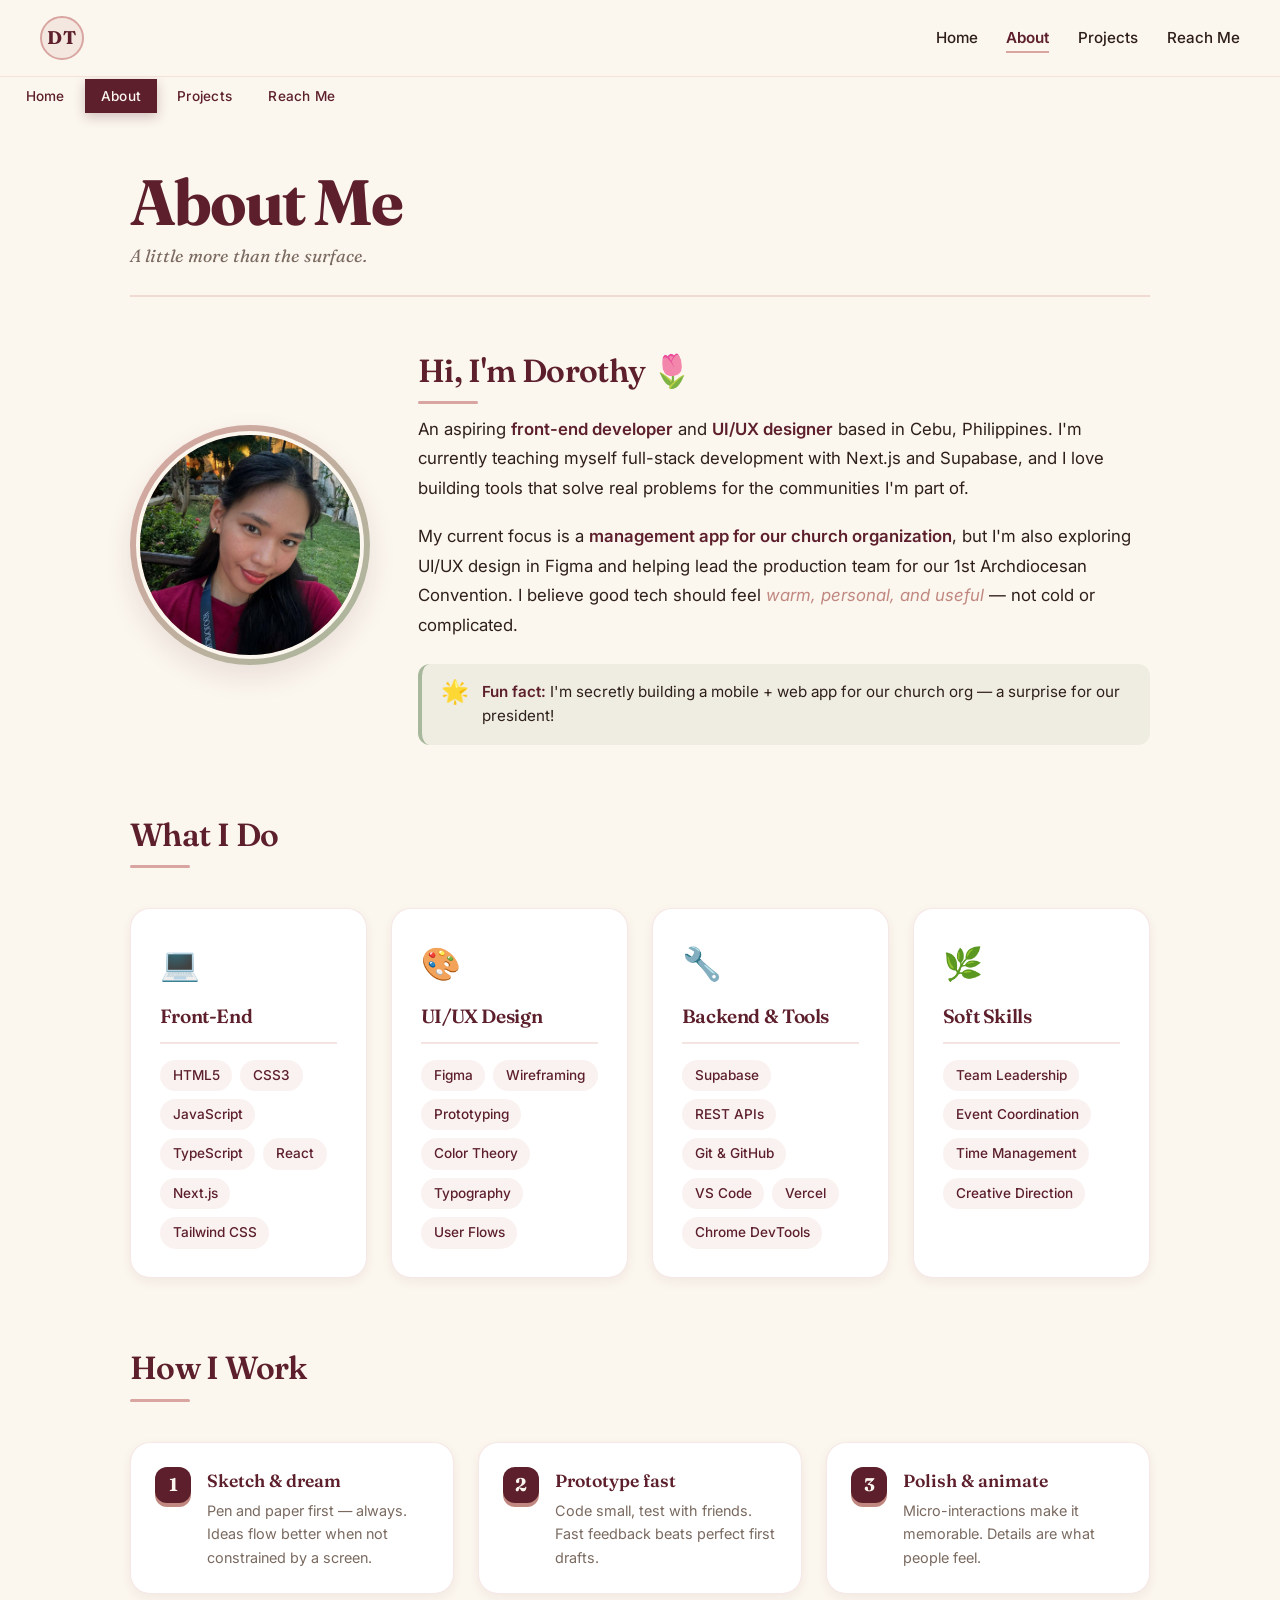
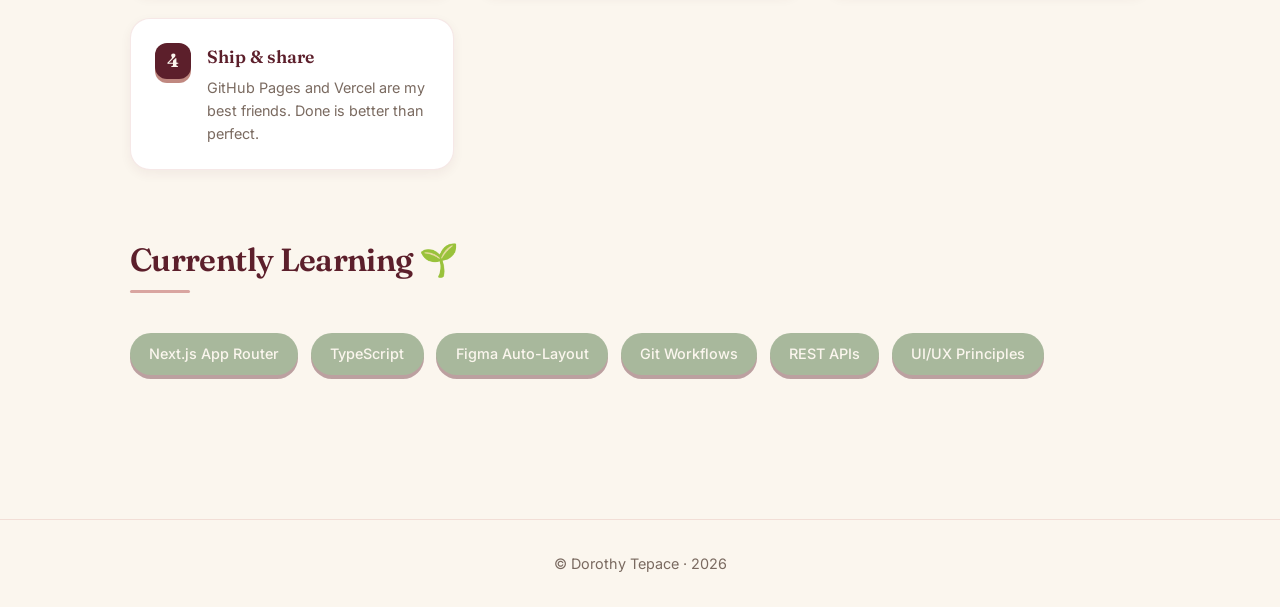
==== about.html @ a4c06d70 "side nav: text labels + active page highlight" ====
<!DOCTYPE html>
<html lang="en">
<head>
  <meta charset="UTF-8" />
  <meta name="viewport" content="width=device-width, initial-scale=1.0" />
  <title>Dorothy Tepace · About</title>
  <link rel="preconnect" href="https://fonts.googleapis.com" />
  <link rel="preconnect" href="https://fonts.gstatic.com" crossorigin />
  <link href="https://fonts.googleapis.com/css2?family=Fraunces:opsz,wght@9..144,400;9..144,500;9..144,600;9..144,700;9..144,900&family=Inter:wght@400;500;600;700&display=swap" rel="stylesheet" />
  <link rel="stylesheet" href="https://cdnjs.cloudflare.com/ajax/libs/font-awesome/6.0.0-beta3/css/all.min.css" />
  <link rel="stylesheet" href="style.css" />
</head>
<body>

  <nav class="top-nav" id="topNav">
    <a href="index.html" class="brand">DT</a>
    <ul class="nav-links">
      <li><a href="index.html">Home</a></li>
      <li><a href="about.html" class="active">About</a></li>
      <li><a href="projects.html">Projects</a></li>
      <li><a href="reach.html">Reach Me</a></li>
    </ul>
  </nav>

  <nav class="side-nav" id="sideNav">
    <a href="index.html" class="side-link" title="Home"><span class="nav-label">Home</span></a>
    <a href="about.html" class="side-link active" title="About"><span class="nav-label">About</span></a>
    <a href="projects.html" class="side-link" title="Projects"><span class="nav-label">Projects</span></a>
    <a href="reach.html" class="side-link" title="Reach Me"><span class="nav-label">Reach Me</span></a>
  </nav>

  <main class="page">

    <header class="page-header">
      <h1>About Me</h1>
      <p class="page-subtitle">A little more than the surface.</p>
    </header>

    <section class="about-bio">
      <div class="about-avatar">
        <div class="avatar-ring">
          <img src="avatar.jpg" alt="Dorothy Tepace" />
        </div>
      </div>
      <div class="about-bio-text">
        <h2>Hi, I'm Dorothy 🌷</h2>
        <p>
          An aspiring <strong>front-end developer</strong> and <strong>UI/UX designer</strong> 
          based in Cebu, Philippines. I'm currently teaching myself full-stack development 
          with Next.js and Supabase, and I love building tools that solve real problems 
          for the communities I'm part of.
        </p>
        <p>
          My current focus is a <strong>management app for our church organization</strong>, 
          but I'm also exploring UI/UX design in Figma and helping lead the production 
          team for our 1st Archdiocesan Convention. I believe good tech should feel 
          <em>warm, personal, and useful</em> — not cold or complicated.
        </p>
        <div class="fun-fact-box">
          <span class="fun-fact-icon">🌟</span>
          <div>
            <strong>Fun fact:</strong> I'm secretly building a mobile + web app for our 
            church org — a surprise for our president!
          </div>
        </div>
      </div>
    </section>

    <section class="skills-section">
      <h2>What I Do</h2>
      <div class="skills-grid">

        <div class="skill-card">
          <div class="skill-icon">💻</div>
          <h3>Front-End</h3>
          <ul class="skill-list">
            <li>HTML5</li>
            <li>CSS3</li>
            <li>JavaScript</li>
            <li>TypeScript</li>
            <li>React</li>
            <li>Next.js</li>
            <li>Tailwind CSS</li>
          </ul>
        </div>

        <div class="skill-card">
          <div class="skill-icon">🎨</div>
          <h3>UI/UX Design</h3>
          <ul class="skill-list">
            <li>Figma</li>
            <li>Wireframing</li>
            <li>Prototyping</li>
            <li>Color Theory</li>
            <li>Typography</li>
            <li>User Flows</li>
          </ul>
        </div>

        <div class="skill-card">
          <div class="skill-icon">🔧</div>
          <h3>Backend & Tools</h3>
          <ul class="skill-list">
            <li>Supabase</li>
            <li>REST APIs</li>
            <li>Git & GitHub</li>
            <li>VS Code</li>
            <li>Vercel</li>
            <li>Chrome DevTools</li>
          </ul>
        </div>

        <div class="skill-card">
          <div class="skill-icon">🌿</div>
          <h3>Soft Skills</h3>
          <ul class="skill-list">
            <li>Team Leadership</li>
            <li>Event Coordination</li>
            <li>Time Management</li>
            <li>Creative Direction</li>
          </ul>
        </div>

      </div>
    </section>

    <section class="how-section">
      <h2>How I Work</h2>
      <div class="workflow-steps">
        <div class="step">
          <div class="step-num">1</div>
          <div class="step-text">
            <strong>Sketch & dream</strong>
            <p>Pen and paper first — always. Ideas flow better when not constrained by a screen.</p>
          </div>
        </div>
        <div class="step">
          <div class="step-num">2</div>
          <div class="step-text">
            <strong>Prototype fast</strong>
            <p>Code small, test with friends. Fast feedback beats perfect first drafts.</p>
          </div>
        </div>
        <div class="step">
          <div class="step-num">3</div>
          <div class="step-text">
            <strong>Polish & animate</strong>
            <p>Micro-interactions make it memorable. Details are what people feel.</p>
          </div>
        </div>
        <div class="step">
          <div class="step-num">4</div>
          <div class="step-text">
            <strong>Ship & share</strong>
            <p>GitHub Pages and Vercel are my best friends. Done is better than perfect.</p>
          </div>
        </div>
      </div>
    </section>

    <section class="learning-section">
      <h2>Currently Learning 🌱</h2>
      <div class="learning-tags">
        <span class="learning-tag">Next.js App Router</span>
        <span class="learning-tag">TypeScript</span>
        <span class="learning-tag">Figma Auto-Layout</span>
        <span class="learning-tag">Git Workflows</span>
        <span class="learning-tag">REST APIs</span>
        <span class="learning-tag">UI/UX Principles</span>
      </div>
    </section>

  </main>

  <footer class="site-footer">
    © Dorothy Tepace · 2026
  </footer>

  <script>
    const topNav = document.getElementById('topNav');
    const sideNav = document.getElementById('sideNav');

    window.addEventListener('scroll', () => {
      const y = window.scrollY;
      if (y > 200) {
        topNav.classList.add('hidden');
        sideNav.classList.add('visible');
      } else {
        topNav.classList.remove('hidden');
        sideNav.classList.remove('visible');
      }
    });
  </script>

</body>
</html>
---- style.css ----
/* ============================================================
   DOROTHY TEPACE · PORTFOLIO v2
   Fonts: Fraunces (headings) · Inter (body)
   Palette: Dusty Rose · Warm Ivory · Deep Burgundy · Sage
   ============================================================ */

/* ---------- RESET ---------- */
* { margin: 0; padding: 0; box-sizing: border-box; }
html { scroll-behavior: smooth; }

/* ---------- COLOR TOKENS ---------- */
:root {
  --ivory: #FBF6EE;
  --rose: #D9A5A0;
  --rose-dark: #C08880;
  --burgundy: #5C1F2B;
  --sage: #A8B89C;
  --espresso: #2E1F1A;
  --muted: #7A6A60;
  --white: #FFFFFF;
  --shadow-sm: 0 4px 12px rgba(92, 31, 43, 0.06);
  --shadow-md: 0 12px 28px rgba(92, 31, 43, 0.10);
  --shadow-lg: 0 24px 48px rgba(92, 31, 43, 0.15);
  --font-display: 'Fraunces', 'Georgia', serif;
  --font-body: 'Inter', -apple-system, BlinkMacSystemFont, 'Segoe UI', sans-serif;
}

/* ---------- BASE ---------- */
body {
  font-family: var(--font-body);
  background: var(--ivory);
  color: var(--espresso);
  line-height: 1.6;
  min-height: 100vh;
  padding-top: 70px;
  -webkit-font-smoothing: antialiased;
}

h1, h2, h3 {
  font-family: var(--font-display);
  font-weight: 600;
  letter-spacing: -0.02em;
  color: var(--burgundy);
}

h1 {
  font-size: clamp(2.8rem, 7vw, 4.5rem);
  line-height: 1.02;
  font-weight: 700;
  letter-spacing: -0.03em;
}

h2 {
  font-size: 2rem;
  margin-bottom: 1.5rem;
  position: relative;
  display: inline-block;
  font-weight: 600;
}
h2::after {
  content: "";
  position: absolute;
  left: 0; bottom: -8px;
  width: 60px; height: 3px;
  background: var(--rose);
  border-radius: 2px;
}
h3 { font-size: 1.35rem; margin-bottom: 0.5rem; font-weight: 600; }

p { color: var(--espresso); }
a { color: var(--burgundy); text-decoration: none; transition: color 0.2s ease; }
a:hover { color: var(--rose-dark); }

/* ============================================================
   TOP NAVIGATION
   ============================================================ */
.top-nav {
  position: fixed;
  top: 0; left: 0; right: 0;
  z-index: 100;
  background: rgba(251, 246, 238, 0.92);
  backdrop-filter: blur(12px);
  -webkit-backdrop-filter: blur(12px);
  border-bottom: 1px solid rgba(217, 165, 160, 0.25);
  padding: 1rem 2.5rem;
  display: flex;
  justify-content: space-between;
  align-items: center;
  transition: transform 0.35s ease, opacity 0.35s ease;
}

.top-nav.hidden {
  transform: translateY(-100%);
  opacity: 0;
  pointer-events: none;
}

.brand {
  font-family: var(--font-display);
  font-weight: 700;
  font-size: 1.15rem;
  color: var(--burgundy);
  letter-spacing: 0.03em;
  display: inline-flex;
  align-items: center;
  justify-content: center;
  width: 44px;
  height: 44px;
  border-radius: 50%;
  background: rgba(217, 165, 160, 0.18);
  border: 2px solid var(--rose);
  transition: all 0.25s ease;
}

.brand:hover {
  background: var(--rose);
  color: var(--ivory);
  transform: scale(1.05);
}

.nav-links { display: flex; gap: 1.8rem; list-style: none; }

.nav-links a {
  font-family: var(--font-body);
  font-weight: 500;
  font-size: 0.95rem;
  color: var(--espresso);
  position: relative;
  padding: 0.25rem 0;
}

.nav-links a::after {
  content: "";
  position: absolute;
  left: 0; bottom: -2px;
  width: 0; height: 2px;
  background: var(--rose);
  transition: width 0.25s ease;
}

.nav-links a:hover::after,
.nav-links a.active::after { width: 100%; }

.nav-links a.active { color: var(--burgundy); font-weight: 600; }

/* ============================================================
   SIDE NAV — Text labels + active state (override)
   ============================================================ */
.side-nav {
  padding: 0.8rem 0.6rem;
}

.side-link {
  padding: 0.55rem 1rem;
  font-size: 0.85rem;
  letter-spacing: 0.02em;
}

.side-link .nav-label {
  opacity: 1;
  max-width: none;
  overflow: visible;
  font-weight: 500;
}

.side-link:hover {
  background: var(--rose);
  transform: translateX(4px);
}

.side-link.active {
  background: var(--burgundy);
  color: var(--ivory);
  font-weight: 600;
  box-shadow: 0 4px 12px rgba(92, 31, 43, 0.25);
}

/* ============================================================
   PAGE CONTAINER
   ============================================================ */
.page {
  max-width: 1100px;
  margin: 0 auto;
  padding: 3rem 2.5rem 4rem;
}

.page-header {
  margin-bottom: 3rem;
  padding-bottom: 1.5rem;
  border-bottom: 2px solid rgba(217, 165, 160, 0.35);
}

.page-header h1 {
  font-size: clamp(2.8rem, 6vw, 4rem);
  margin-bottom: 0.5rem;
}

.page-subtitle {
  color: var(--muted);
  font-size: 1.1rem;
  font-style: italic;
  font-family: var(--font-display);
  font-weight: 400;
}

/* ============================================================
   HOME — HERO
   ============================================================ */
.hero-home {
  display: flex;
  flex-wrap: wrap;
  gap: 3rem;
  align-items: center;
  margin-bottom: 4rem;
}

.hero-avatar { flex: 0 0 220px; text-align: center; }

.avatar-ring {
  width: 220px; height: 220px;
  border-radius: 50%;
  padding: 6px;
  background: linear-gradient(135deg, var(--rose), var(--sage));
  box-shadow: var(--shadow-md);
}

.avatar-ring img {
  width: 100%; height: 100%;
  border-radius: 50%;
  object-fit: cover;
  display: block;
  border: 4px solid var(--ivory);
}

.hero-text { flex: 1 1 350px; }
.hero-text h1 { margin-bottom: 0.6rem; }

.hero-intro {
  font-size: 1.1rem;
  color: var(--muted);
  max-width: 55ch;
  margin-top: 1.2rem;
  margin-bottom: 1.5rem;
  line-height: 1.7;
}

/* ============================================================
   TYPING ANIMATION
   ============================================================ */
.typing-wrap {
  display: inline-flex;
  align-items: baseline;
  gap: 0.2rem;
  font-family: var(--font-body);
  font-size: 1.05rem;
  font-weight: 500;
  color: var(--rose-dark);
  background: rgba(217, 165, 160, 0.18);
  padding: 0.5rem 1.2rem;
  border-radius: 40px;
  min-height: 2.4rem;
  min-width: 280px;
  letter-spacing: 0.01em;
}

.typing-text {
  color: var(--burgundy);
  font-weight: 600;
  letter-spacing: 0.02em;
}

.typing-cursor {
  color: var(--burgundy);
  font-weight: 400;
  animation: blink 1s steps(2, start) infinite;
  display: inline-block;
  margin-left: 0.05rem;
}

@keyframes blink {
  0%, 50% { opacity: 1; }
  51%, 100% { opacity: 0; }
}

/* ============================================================
   TEASER CARDS
   ============================================================ */
.teaser-grid {
  display: grid;
  grid-template-columns: repeat(auto-fit, minmax(280px, 1fr));
  gap: 1.5rem;
  margin-bottom: 2rem;
}

.teaser-card {
  background: var(--white);
  padding: 2rem;
  border-radius: 1.5rem;
  box-shadow: var(--shadow-sm);
  border: 1px solid rgba(217, 165, 160, 0.25);
  transition: transform 0.25s ease, box-shadow 0.25s ease;
}

.teaser-card:hover { transform: translateY(-4px); box-shadow: var(--shadow-md); }

.teaser-card h3 {
  color: var(--burgundy);
  font-size: 1.3rem;
  margin-bottom: 0.8rem;
  display: flex;
  align-items: center;
  gap: 0.5rem;
}

.teaser-card p { color: var(--muted); font-size: 0.95rem; }

/* ============================================================
   CTA BUTTONS
   ============================================================ */
.cta-row { display: flex; flex-wrap: wrap; gap: 1rem; margin-top: 1rem; }

.btn {
  display: inline-flex;
  align-items: center;
  gap: 0.5rem;
  padding: 0.9rem 2rem;
  border-radius: 50px;
  font-family: var(--font-body);
  font-weight: 600;
  font-size: 0.95rem;
  letter-spacing: 0.02em;
  border: 2px solid transparent;
  cursor: pointer;
  transition: all 0.25s ease;
  text-decoration: none;
}

.btn-primary {
  background: var(--burgundy);
  color: var(--ivory);
  box-shadow: 0 6px 0 var(--rose-dark);
}

.btn-primary:hover {
  background: var(--rose-dark);
  color: var(--ivory);
  transform: translateY(-2px);
  box-shadow: 0 8px 0 var(--burgundy);
}

.btn-secondary {
  background: transparent;
  color: var(--burgundy);
  border-color: var(--burgundy);
}

.btn-secondary:hover {
  background: var(--burgundy);
  color: var(--ivory);
  transform: translateY(-2px);
}

/* ============================================================
   SPLASH OVERLAY
   ============================================================ */
.splash-overlay {
  position: fixed;
  inset: 0;
  background: var(--ivory);
  z-index: 9999;
  display: flex;
  align-items: center;
  justify-content: center;
  transition: opacity 0.7s ease;
}

.splash-overlay.fade-out { opacity: 0; pointer-events: none; }

.splash-overlay .splash-stage { text-align: center; position: relative; }

.splash-overlay .splash-dot {
  width: 20px; height: 20px;
  background: var(--rose);
  border-radius: 50%;
  margin: 0 auto 2rem;
  animation: bloom 2.4s cubic-bezier(0.4, 0, 0.2, 1) forwards;
  box-shadow: 0 0 0 0 rgba(217, 165, 160, 0.6);
}

@keyframes bloom {
  0%   { transform: scale(1);   box-shadow: 0 0 0 0 rgba(217, 165, 160, 0.6); }
  40%  { transform: scale(8);   box-shadow: 0 0 0 20px rgba(217, 165, 160, 0.15); }
  70%  { transform: scale(14);  box-shadow: 0 0 0 40px rgba(217, 165, 160, 0); }
  100% { transform: scale(1);   opacity: 0; }
}

.splash-overlay .splash-name {
  font-family: var(--font-display);
  font-size: clamp(2.2rem, 5.5vw, 4rem);
  font-weight: 700;
  color: var(--burgundy);
  letter-spacing: 0.12em;
  opacity: 0;
  animation: fadeUp 1.2s ease 1.4s forwards;
  margin-bottom: 0.8rem;
}

.splash-overlay .splash-tagline {
  font-family: var(--font-body);
  font-size: 0.95rem;
  color: var(--rose-dark);
  letter-spacing: 0.3em;
  text-transform: uppercase;
  opacity: 0;
  animation: fadeUp 1s ease 2.2s forwards;
  font-weight: 500;
}

@keyframes fadeUp {
  from { opacity: 0; transform: translateY(15px); }
  to   { opacity: 1; transform: translateY(0); }
}

/* ============================================================
   ABOUT PAGE
   ============================================================ */
.about-bio {
  display: flex;
  flex-wrap: wrap;
  gap: 3rem;
  align-items: center;
  margin-bottom: 4rem;
}

.about-avatar { flex: 0 0 240px; }
.about-avatar .avatar-ring { width: 240px; height: 240px; }

.about-bio-text { flex: 1 1 380px; }
.about-bio-text h2 { margin-bottom: 1.2rem; font-size: 2rem; }
.about-bio-text p {
  font-size: 1.05rem;
  color: var(--espresso);
  line-height: 1.75;
  margin-bottom: 1.2rem;
}
.about-bio-text strong { color: var(--burgundy); font-weight: 600; }
.about-bio-text em { color: var(--rose-dark); font-style: italic; }

.fun-fact-box {
  display: flex;
  gap: 0.8rem;
  align-items: flex-start;
  background: rgba(168, 184, 156, 0.15);
  border-left: 4px solid var(--sage);
  padding: 1rem 1.2rem;
  border-radius: 0.75rem;
  margin-top: 1.5rem;
  font-size: 0.95rem;
  color: var(--espresso);
}

.fun-fact-icon { font-size: 1.4rem; line-height: 1; }

.skills-section { margin-bottom: 4rem; }

.skills-grid {
  display: grid;
  grid-template-columns: repeat(auto-fit, minmax(220px, 1fr));
  gap: 1.5rem;
  margin-top: 1.5rem;
}

.skill-card {
  background: var(--white);
  padding: 1.8rem;
  border-radius: 1.25rem;
  box-shadow: var(--shadow-sm);
  border: 1px solid rgba(217, 165, 160, 0.25);
  transition: transform 0.25s ease, box-shadow 0.25s ease;
}

.skill-card:hover {
  transform: translateY(-4px);
  box-shadow: var(--shadow-md);
  border-color: var(--rose);
}

.skill-icon { font-size: 2rem; margin-bottom: 0.8rem; }

.skill-card h3 {
  color: var(--burgundy);
  font-size: 1.2rem;
  margin-bottom: 1rem;
  padding-bottom: 0.6rem;
  border-bottom: 2px solid rgba(217, 165, 160, 0.3);
}

.skill-list { list-style: none; display: flex; flex-wrap: wrap; gap: 0.5rem; }

.skill-list li {
  background: rgba(217, 165, 160, 0.15);
  color: var(--burgundy);
  padding: 0.3rem 0.8rem;
  border-radius: 30px;
  font-size: 0.85rem;
  font-weight: 500;
  transition: all 0.2s ease;
}

.skill-list li:hover { background: var(--rose); color: var(--ivory); }

.how-section { margin-bottom: 4rem; }

.workflow-steps {
  display: grid;
  grid-template-columns: repeat(auto-fit, minmax(260px, 1fr));
  gap: 1.5rem;
  margin-top: 1.5rem;
}

.step {
  display: flex;
  gap: 1rem;
  align-items: flex-start;
  background: var(--white);
  padding: 1.5rem;
  border-radius: 1.25rem;
  box-shadow: var(--shadow-sm);
  border: 1px solid rgba(217, 165, 160, 0.25);
  transition: transform 0.25s ease;
}

.step:hover { transform: translateX(4px); }

.step-num {
  background: var(--burgundy);
  color: var(--ivory);
  width: 36px; height: 36px;
  border-radius: 12px;
  display: flex;
  align-items: center;
  justify-content: center;
  font-family: var(--font-display);
  font-weight: 700;
  font-size: 1.15rem;
  flex-shrink: 0;
  box-shadow: 0 4px 0 var(--rose-dark);
}

.step-text strong {
  display: block;
  font-family: var(--font-display);
  color: var(--burgundy);
  font-size: 1.1rem;
  margin-bottom: 0.3rem;
  font-weight: 600;
}

.step-text p { color: var(--muted); font-size: 0.9rem; line-height: 1.6; }

.learning-section { margin-bottom: 2rem; }

.learning-tags { display: flex; flex-wrap: wrap; gap: 0.8rem; margin-top: 1.5rem; }

.learning-tag {
  background: var(--sage);
  color: var(--ivory);
  padding: 0.6rem 1.2rem;
  border-radius: 40px;
  font-size: 0.9rem;
  font-weight: 500;
  box-shadow: 0 4px 0 rgba(92, 31, 43, 0.4);
  transition: all 0.2s ease;
}

.learning-tag:hover {
  transform: translateY(-2px);
  background: var(--burgundy);
  box-shadow: 0 6px 0 rgba(92, 31, 43, 0.5);
}

/* ============================================================
   PROJECTS PAGE
   ============================================================ */
.projects-grid-v2 {
  display: grid;
  grid-template-columns: repeat(auto-fit, minmax(280px, 1fr));
  gap: 1.5rem;
  margin-top: 1rem;
}

.proj-card {
  background: var(--white);
  padding: 1.8rem;
  border-radius: 1.25rem;
  box-shadow: var(--shadow-sm);
  border: 1px solid rgba(217, 165, 160, 0.3);
  cursor: pointer;
  transition: all 0.25s ease;
  display: flex;
  flex-direction: column;
  position: relative;
  overflow: hidden;
}

.proj-card::before {
  content: "";
  position: absolute;
  top: 0; left: 0;
  width: 100%; height: 4px;
  background: linear-gradient(90deg, var(--rose), var(--sage));
  transform: scaleX(0);
  transform-origin: left;
  transition: transform 0.3s ease;
}

.proj-card:hover {
  transform: translateY(-6px);
  box-shadow: var(--shadow-md);
  border-color: var(--rose);
}

.proj-card:hover::before { transform: scaleX(1); }

.proj-icon { font-size: 2.5rem; margin-bottom: 0.8rem; transition: transform 0.3s ease; }
.proj-card:hover .proj-icon { transform: scale(1.1) rotate(-5deg); }

.proj-meta {
  font-size: 0.68rem;
  font-weight: 600;
  letter-spacing: 0.1em;
  color: var(--rose-dark);
  margin-bottom: 0.6rem;
  text-transform: uppercase;
}

.proj-card h3 {
  color: var(--burgundy);
  font-size: 1.35rem;
  margin-bottom: 0.6rem;
  line-height: 1.25;
}

.proj-card p {
  color: var(--muted);
  font-size: 0.9rem;
  margin-bottom: 1rem;
  flex-grow: 1;
  line-height: 1.55;
}

.proj-tags { display: flex; flex-wrap: wrap; gap: 0.4rem; margin-bottom: 1rem; }

.proj-tags span {
  background: rgba(168, 184, 156, 0.2);
  color: var(--burgundy);
  padding: 0.2rem 0.7rem;
  border-radius: 30px;
  font-size: 0.72rem;
  font-weight: 500;
}

.proj-open {
  font-size: 0.8rem;
  font-weight: 600;
  color: var(--burgundy);
  opacity: 0.7;
  transition: opacity 0.2s ease;
}

.proj-card:hover .proj-open { opacity: 1; }

/* ============================================================
   MODAL
   ============================================================ */
.modal-overlay {
  position: fixed;
  inset: 0;
  background: rgba(46, 31, 26, 0.55);
  backdrop-filter: blur(6px);
  display: flex;
  align-items: center;
  justify-content: center;
  z-index: 999;
  padding: 1.5rem;
  opacity: 0;
  pointer-events: none;
  transition: opacity 0.3s ease;
}

.modal-overlay.active { opacity: 1; pointer-events: auto; }

.modal {
  background: var(--ivory);
  border-radius: 1.5rem;
  max-width: 640px;
  width: 100%;
  max-height: 85vh;
  overflow-y: auto;
  position: relative;
  box-shadow: 0 30px 60px rgba(46, 31, 26, 0.3);
  transform: scale(0.92);
  transition: transform 0.3s cubic-bezier(0.34, 1.56, 0.64, 1);
  border: 1px solid rgba(217, 165, 160, 0.4);
}

.modal-overlay.active .modal { transform: scale(1); }

.modal-close {
  position: absolute;
  top: 1rem; right: 1rem;
  width: 36px; height: 36px;
  border-radius: 50%;
  border: none;
  background: rgba(92, 31, 43, 0.08);
  color: var(--burgundy);
  font-size: 1rem;
  font-weight: 700;
  cursor: pointer;
  transition: all 0.2s ease;
  z-index: 2;
}

.modal-close:hover {
  background: var(--burgundy);
  color: var(--ivory);
  transform: rotate(90deg);
}

.modal-body { padding: 2.5rem 2rem 2rem; }

.modal-header {
  border-bottom: 2px solid rgba(217, 165, 160, 0.3);
  padding-bottom: 1.2rem;
  margin-bottom: 1.5rem;
}

.modal-icon { font-size: 2.5rem; margin-bottom: 0.5rem; }

.modal-meta {
  font-size: 0.72rem;
  font-weight: 600;
  letter-spacing: 0.08em;
  color: var(--rose-dark);
  text-transform: uppercase;
  margin-bottom: 0.5rem;
}

.modal-header h2 {
  font-size: 1.9rem;
  margin-bottom: 0;
  color: var(--burgundy);
}

.modal-header h2::after { display: none; }

.modal-content h4 {
  font-family: var(--font-body);
  color: var(--burgundy);
  font-size: 0.9rem;
  margin: 1.2rem 0 0.6rem;
  text-transform: uppercase;
  letter-spacing: 0.08em;
  font-weight: 700;
}

.modal-content h4:first-child { margin-top: 0; }

.modal-content p {
  color: var(--espresso);
  line-height: 1.65;
  margin-bottom: 0.8rem;
  font-size: 0.95rem;
}

.modal-content strong { color: var(--burgundy); }

.modal-content ul { list-style: none; margin-bottom: 1rem; }

.modal-content li {
  padding: 0.35rem 0 0.35rem 1.4rem;
  position: relative;
  color: var(--espresso);
  font-size: 0.93rem;
  line-height: 1.55;
}

.modal-content li::before {
  content: "▸";
  position: absolute;
  left: 0.3rem;
  color: var(--rose);
  font-weight: 700;
}

.modal-content a {
  color: var(--rose-dark);
  text-decoration: underline;
  text-underline-offset: 3px;
}

.modal-tags { display: flex; flex-wrap: wrap; gap: 0.5rem; margin: 0.6rem 0 1rem; }

.modal-tags span {
  background: var(--sage);
  color: var(--ivory);
  padding: 0.35rem 0.9rem;
  border-radius: 30px;
  font-size: 0.78rem;
  font-weight: 500;
}

.modal::-webkit-scrollbar { width: 8px; }
.modal::-webkit-scrollbar-track { background: transparent; }
.modal::-webkit-scrollbar-thumb {
  background: rgba(217, 165, 160, 0.5);
  border-radius: 10px;
}
.modal::-webkit-scrollbar-thumb:hover { background: var(--rose); }

/* ============================================================
   REACH ME PAGE
   ============================================================ */
.contact-section {
  display: grid;
  grid-template-columns: 1.4fr 1fr;
  gap: 2.5rem;
  align-items: start;
  margin-bottom: 4rem;
}

.contact-list { display: flex; flex-direction: column; gap: 1rem; }

.contact-row {
  display: flex;
  align-items: center;
  gap: 1.2rem;
  padding: 1.3rem 1.5rem;
  background: var(--white);
  border-radius: 1.25rem;
  box-shadow: var(--shadow-sm);
  border: 1px solid rgba(217, 165, 160, 0.25);
  text-decoration: none;
  color: var(--espresso);
  transition: all 0.25s ease;
  position: relative;
  overflow: hidden;
}

.contact-row::before {
  content: "";
  position: absolute;
  left: 0; top: 0;
  width: 4px; height: 100%;
  background: var(--rose);
  transform: scaleY(0);
  transform-origin: top;
  transition: transform 0.25s ease;
}

.contact-row:hover {
  transform: translateX(6px);
  box-shadow: var(--shadow-md);
  border-color: var(--rose);
}

.contact-row:hover::before { transform: scaleY(1); }

.contact-icon {
  width: 48px; height: 48px;
  border-radius: 14px;
  background: rgba(217, 165, 160, 0.2);
  color: var(--burgundy);
  display: flex;
  align-items: center;
  justify-content: center;
  font-size: 1.4rem;
  flex-shrink: 0;
  transition: all 0.25s ease;
}

.contact-row:hover .contact-icon {
  background: var(--burgundy);
  color: var(--ivory);
  transform: rotate(-6deg) scale(1.05);
}

.contact-detail { flex-grow: 1; min-width: 0; }

.contact-label {
  font-size: 0.7rem;
  font-weight: 600;
  letter-spacing: 0.1em;
  color: var(--rose-dark);
  text-transform: uppercase;
  margin-bottom: 0.2rem;
}

.contact-value {
  font-size: 0.98rem;
  font-weight: 500;
  color: var(--espresso);
  overflow: hidden;
  text-overflow: ellipsis;
  white-space: nowrap;
}

.contact-arrow {
  font-size: 1.2rem;
  color: var(--rose);
  transition: transform 0.25s ease;
  flex-shrink: 0;
}

.contact-row:hover .contact-arrow {
  transform: translateX(4px);
  color: var(--burgundy);
}

.qr-card {
  background: var(--white);
  border-radius: 1.5rem;
  padding: 2rem 1.5rem;
  box-shadow: var(--shadow-md);
  border: 2px solid rgba(217, 165, 160, 0.35);
  text-align: center;
  position: sticky;
  top: 100px;
  transition: transform 0.3s ease;
}

.qr-card:hover { transform: translateY(-4px); }

.qr-label {
  font-size: 0.72rem;
  font-weight: 600;
  letter-spacing: 0.15em;
  color: var(--rose-dark);
  text-transform: uppercase;
  margin-bottom: 1.2rem;
}

.qr-img {
  width: 100%;
  max-width: 220px;
  height: auto;
  border-radius: 12px;
  display: block;
  margin: 0 auto 1rem;
  border: 1px solid rgba(217, 165, 160, 0.3);
}

.qr-caption {
  font-family: var(--font-display);
  font-size: 0.95rem;
  font-weight: 600;
  color: var(--burgundy);
  letter-spacing: 0.02em;
}

.closing-message {
  text-align: center;
  padding: 3rem 2rem;
  background: linear-gradient(135deg, rgba(217, 165, 160, 0.15), rgba(168, 184, 156, 0.15));
  border-radius: 1.5rem;
  border: 1px solid rgba(217, 165, 160, 0.3);
  max-width: 700px;
  margin: 0 auto;
}

.closing-icon {
  font-size: 2.5rem;
  margin-bottom: 1rem;
  display: inline-block;
  animation: gentle-bounce 3s ease-in-out infinite;
}

@keyframes gentle-bounce {
  0%, 100% { transform: translateY(0); }
  50%      { transform: translateY(-6px); }
}

.closing-message h2 { font-size: 1.8rem; margin-bottom: 0.8rem; }
.closing-message h2::after { left: 50%; transform: translateX(-50%); }
.closing-message p {
  color: var(--muted);
  font-size: 1rem;
  line-height: 1.7;
  max-width: 55ch;
  margin: 0 auto;
}

/* ============================================================
   FOOTER
   ============================================================ */
.site-footer {
  text-align: center;
  padding: 2rem 1rem;
  color: var(--muted);
  font-size: 0.9rem;
  border-top: 1px solid rgba(217, 165, 160, 0.3);
  margin-top: 3rem;
}

/* ============================================================
   BEYOND CODE GALLERY
   ============================================================ */
.beyond-code {
  margin-top: 5rem;
  padding-top: 3rem;
  border-top: 2px solid rgba(217, 165, 160, 0.3);
}

.beyond-header { text-align: center; margin-bottom: 2.5rem; }
.beyond-header h2 { margin-bottom: 0.6rem; }
.beyond-header h2::after { left: 50%; transform: translateX(-50%); }

.beyond-subtitle {
  color: var(--muted);
  font-size: 1.05rem;
  font-style: italic;
  font-family: var(--font-display);
  max-width: 50ch;
  margin: 0 auto;
}

.gallery-grid { display: grid; grid-template-columns: repeat(3, 1fr); gap: 1.2rem; }

.gallery-tile {
  aspect-ratio: 4 / 3;
  border-radius: 1.25rem;
  overflow: hidden;
  cursor: pointer;
  position: relative;
  box-shadow: var(--shadow-sm);
  transition: all 0.3s ease;
  border: 2px solid transparent;
}

.gallery-tile:hover {
  transform: translateY(-6px);
  box-shadow: var(--shadow-md);
  border-color: var(--rose);
}

.gallery-tile img {
  width: 100%; height: 100%;
  object-fit: cover;
  display: block;
  transition: transform 0.4s ease;
}

.gallery-tile:hover img { transform: scale(1.06); }

.tile-placeholder {
  width: 100%; height: 100%;
  display: flex;
  flex-direction: column;
  align-items: center;
  justify-content: center;
  gap: 0.6rem;
  color: var(--ivory);
  text-align: center;
  padding: 1rem;
  transition: transform 0.4s ease;
}

.gallery-tile:hover .tile-placeholder { transform: scale(1.04); }

.tile-placeholder span {
  font-size: 2.8rem;
  filter: drop-shadow(0 2px 4px rgba(0, 0, 0, 0.15));
}

.tile-placeholder p {
  color: var(--ivory);
  font-weight: 600;
  font-size: 0.9rem;
  letter-spacing: 0.03em;
  text-shadow: 0 1px 3px rgba(0, 0, 0, 0.2);
}

.gallery-tile::after {
  content: "🔍 Click to view";
  position: absolute;
  bottom: 0; left: 0; right: 0;
  padding: 0.6rem 0.8rem;
  background: linear-gradient(to top, rgba(92, 31, 43, 0.85), transparent);
  color: var(--ivory);
  font-size: 0.75rem;
  font-weight: 500;
  letter-spacing: 0.03em;
  opacity: 0;
  transform: translateY(100%);
  transition: all 0.3s ease;
  text-align: center;
}

.gallery-tile:hover::after { opacity: 1; transform: translateY(0); }

/* ---------- LIGHTBOX ---------- */
.lightbox {
  position: fixed;
  inset: 0;
  background: rgba(46, 31, 26, 0.85);
  backdrop-filter: blur(8px);
  display: flex;
  align-items: center;
  justify-content: center;
  z-index: 1000;
  padding: 2rem;
  opacity: 0;
  pointer-events: none;
  transition: opacity 0.3s ease;
}

.lightbox.active { opacity: 1; pointer-events: auto; }

.lightbox-inner {
  max-width: 90vw;
  max-height: 90vh;
  position: relative;
  transform: scale(0.92);
  transition: transform 0.3s cubic-bezier(0.34, 1.56, 0.64, 1);
}

.lightbox.active .lightbox-inner { transform: scale(1); }

.lightbox-close {
  position: absolute;
  top: -14px; right: -14px;
  width: 40px; height: 40px;
  border-radius: 50%;
  border: none;
  background: var(--ivory);
  color: var(--burgundy);
  font-size: 1.1rem;
  font-weight: 700;
  cursor: pointer;
  box-shadow: 0 6px 16px rgba(0, 0, 0, 0.3);
  transition: all 0.2s ease;
  z-index: 2;
}

.lightbox-close:hover {
  background: var(--burgundy);
  color: var(--ivory);
  transform: rotate(90deg);
}

.lightbox-content {
  border-radius: 1rem;
  overflow: hidden;
  background: var(--ivory);
  max-width: 90vw;
  max-height: 75vh;
  display: flex;
  align-items: center;
  justify-content: center;
}

.lightbox-content img {
  display: block;
  max-width: 90vw;
  max-height: 75vh;
  object-fit: contain;
}

.lightbox-placeholder {
  width: 480px;
  max-width: 85vw;
  aspect-ratio: 4 / 3;
  display: flex;
  flex-direction: column;
  align-items: center;
  justify-content: center;
  gap: 0.8rem;
  color: var(--ivory);
  text-align: center;
  padding: 2rem;
}

.lightbox-emoji {
  font-size: 5rem;
  filter: drop-shadow(0 4px 8px rgba(0, 0, 0, 0.2));
}

.lightbox-placeholder p {
  color: var(--ivory);
  font-size: 1.2rem;
  font-weight: 600;
  text-shadow: 0 2px 4px rgba(0, 0, 0, 0.2);
}

.lightbox-placeholder small {
  color: rgba(251, 246, 238, 0.8);
  font-style: italic;
  font-size: 0.85rem;
}

.lightbox-caption {
  text-align: center;
  color: var(--ivory);
  margin-top: 1.2rem;
  font-size: 0.95rem;
  font-style: italic;
  max-width: 60ch;
  margin-left: auto;
  margin-right: auto;
  padding: 0 1rem;
}

/* ============================================================
   RESPONSIVE
   ============================================================ */
@media (max-width: 800px) {
  .gallery-grid { grid-template-columns: repeat(2, 1fr); }
  .contact-section { grid-template-columns: 1fr; }
  .qr-card { position: static; max-width: 320px; margin: 0 auto; }
}

@media (max-width: 700px) {
  .top-nav { padding: 0.9rem 1.2rem; flex-direction: column; gap: 0.5rem; }
  .nav-links { gap: 1rem; }
  .nav-links a { font-size: 0.85rem; }
  body { padding-top: 100px; }
  .page { padding: 2rem 1.5rem 3rem; }
  .hero-avatar { flex: 0 0 160px; }
  .avatar-ring { width: 160px; height: 160px; }
  .side-nav { display: none; }
  h2 { font-size: 1.6rem; }
  .about-bio { flex-direction: column; text-align: center; }
  .about-avatar { flex: 0 0 auto; }
  .about-avatar .avatar-ring { width: 180px; height: 180px; }
  .fun-fact-box { text-align: left; }
  .skills-grid { grid-template-columns: 1fr 1fr; }
  .workflow-steps { grid-template-columns: 1fr; }
  .projects-grid-v2 { grid-template-columns: 1fr; }
  .modal-body { padding: 2rem 1.3rem 1.5rem; }
  .modal-header h2 { font-size: 1.5rem; }
  .typing-wrap { min-width: auto; font-size: 1rem; padding: 0.4rem 1rem; }
}

@media (max-width: 500px) {
  .gallery-grid { grid-template-columns: 1fr; }
  .contact-row { padding: 1rem 1.1rem; gap: 0.9rem; }
  .contact-icon { width: 40px; height: 40px; font-size: 1.2rem; }
  .contact-value { font-size: 0.88rem; }
  .closing-message { padding: 2rem 1.2rem; }
}

@media (max-width: 450px) {
  .skills-grid { grid-template-columns: 1fr; }
  .learning-tag { font-size: 0.8rem; padding: 0.5rem 1rem; }
}
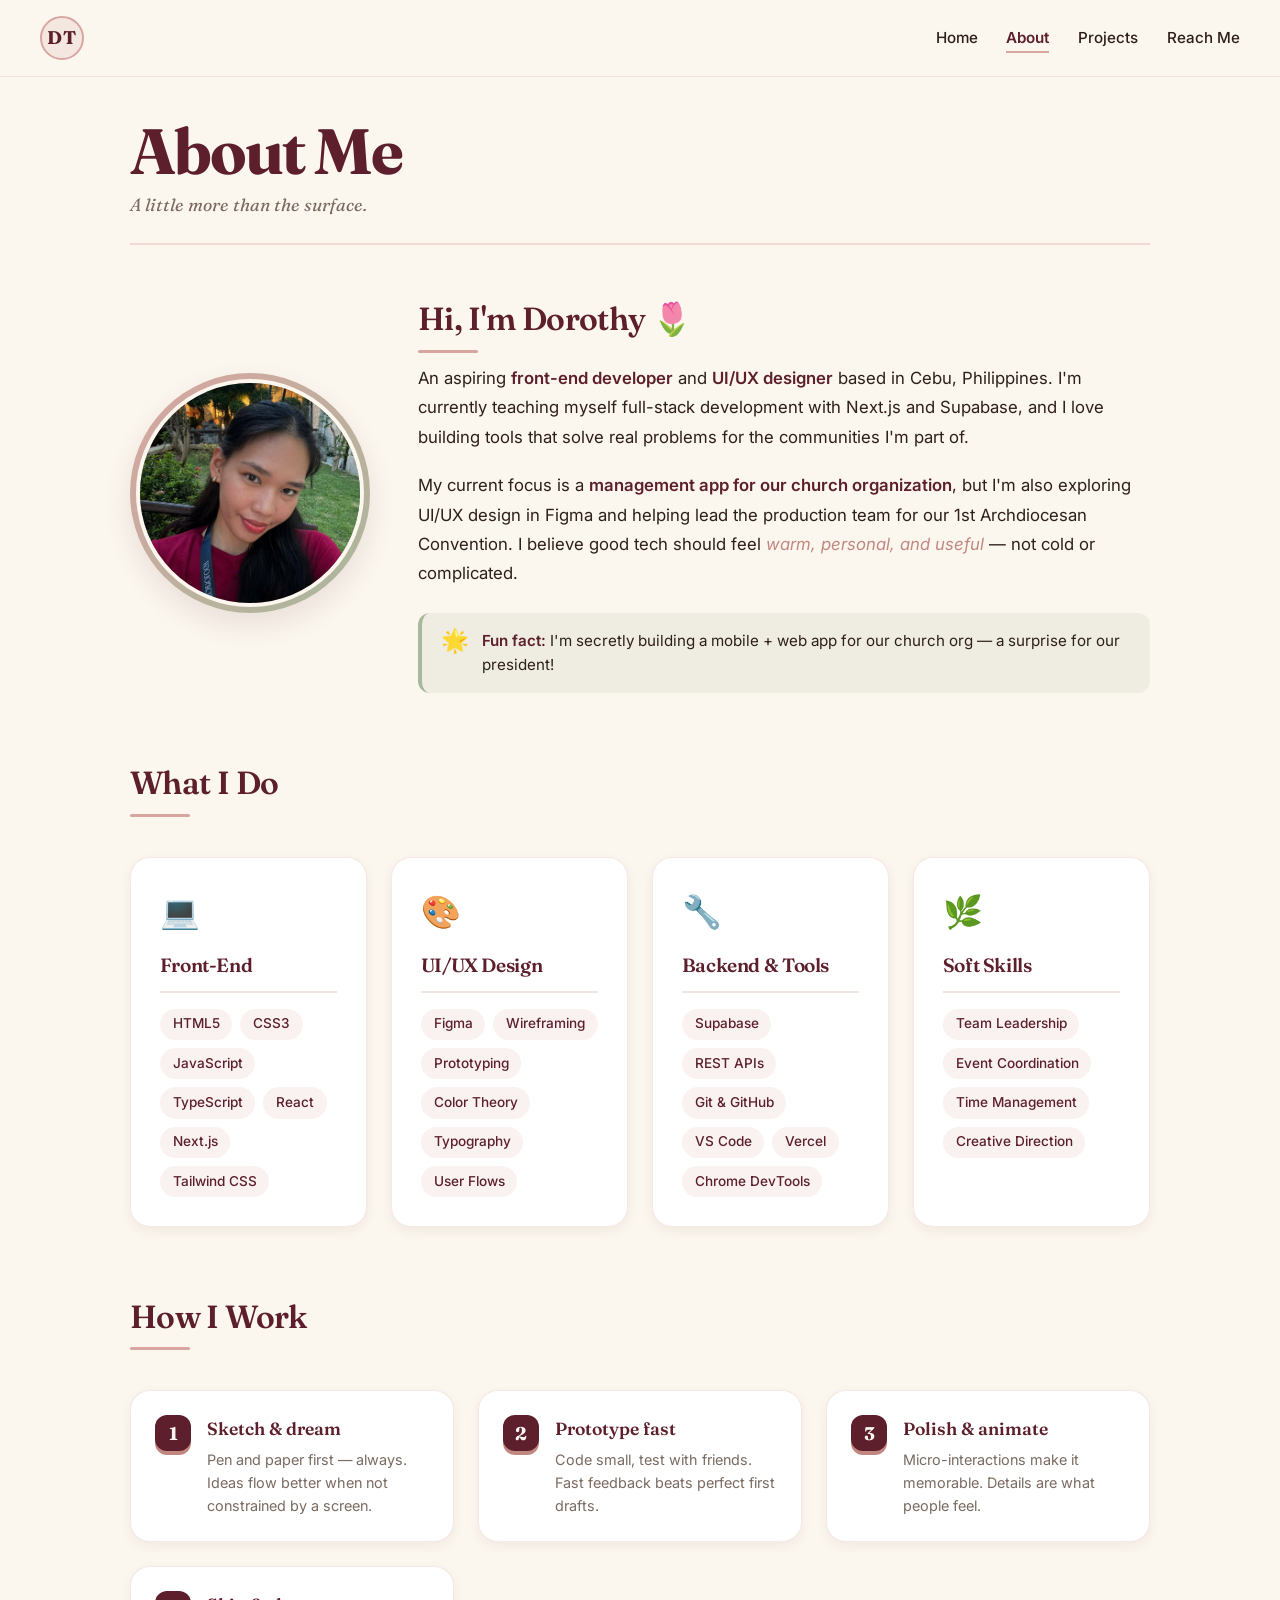
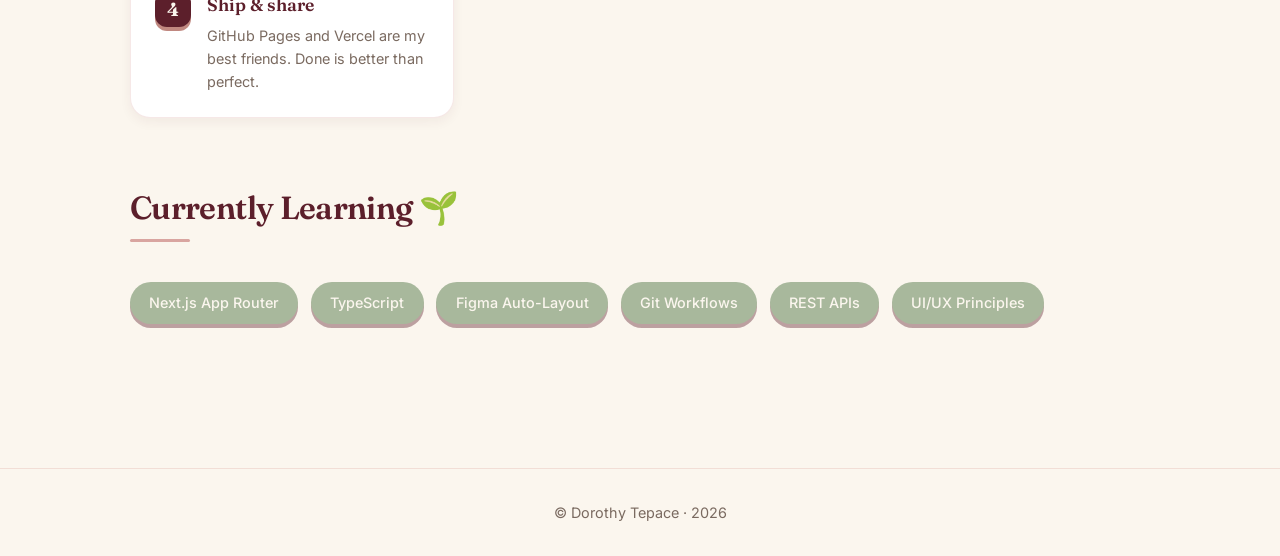
==== commit 4a6cff6c: "fix: nav state updates on page load and scroll" ====
--- a/about.html
+++ b/about.html
@@ -177,10 +177,11 @@
   </footer>
 
   <script>
+      /* ========== NAV SWAP ON SCROLL ========== */
     const topNav = document.getElementById('topNav');
     const sideNav = document.getElementById('sideNav');
 
-    window.addEventListener('scroll', () => {
+    function updateNav() {
       const y = window.scrollY;
       if (y > 200) {
         topNav.classList.add('hidden');
@@ -189,7 +190,10 @@
         topNav.classList.remove('hidden');
         sideNav.classList.remove('visible');
       }
-    });
+    }
+
+    window.addEventListener('scroll', updateNav);
+    window.addEventListener('load', updateNav);
   </script>
 
 </body>
--- a/style.css
+++ b/style.css
@@ -43,12 +43,7 @@
   color: var(--burgundy);
 }
 
-h1 {
-  font-size: clamp(2.8rem, 7vw, 4.5rem);
-  line-height: 1.02;
-  font-weight: 700;
-  letter-spacing: -0.03em;
-}
+h1 { font-size: clamp(2.8rem, 7vw, 4.5rem); line-height: 1.02; font-weight: 700; letter-spacing: -0.03em; }
 
 h2 {
   font-size: 2rem;
@@ -144,27 +139,63 @@
 .nav-links a.active { color: var(--burgundy); font-weight: 600; }
 
 /* ============================================================
-   SIDE NAV — Text labels + active state (override)
+   SIDE NAVIGATION — Text labels, appears only on scroll
    ============================================================ */
 .side-nav {
-  padding: 0.8rem 0.6rem;
+  position: fixed;
+  top: 50%;
+  left: 1.2rem;
+  transform: translateY(-50%) translateX(-200%);
+  display: flex;
+  flex-direction: column;
+  gap: 0.4rem;
+  z-index: 99;
+  padding: 0.8rem 0.5rem;
+  background: rgba(255, 255, 255, 0.95);
+  backdrop-filter: blur(10px);
+  -webkit-backdrop-filter: blur(10px);
+  border-radius: 60px;
+  box-shadow: var(--shadow-md);
+  border: 1px solid rgba(217, 165, 160, 0.4);
+  transition: transform 0.5s cubic-bezier(0.34, 1.56, 0.64, 1), opacity 0.4s ease;
+  opacity: 0;
+  pointer-events: none;
+}
+
+.side-nav.visible {
+  transform: translateY(-50%) translateX(0);
+  opacity: 1;
+  pointer-events: auto;
 }
 
 .side-link {
-  padding: 0.55rem 1rem;
-  font-size: 0.85rem;
+  display: flex;
+  align-items: center;
+  justify-content: center;
+  padding: 0.65rem 1.3rem;
+  border-radius: 40px;
+  text-decoration: none;
+  color: var(--burgundy);
+  font-family: var(--font-body);
+  font-weight: 500;
+  font-size: 0.88rem;
   letter-spacing: 0.02em;
-}
+  white-space: nowrap;
+  transition: all 0.2s ease;
+}
+
+.side-link .nav-icon { display: none; }
 
 .side-link .nav-label {
   opacity: 1;
   max-width: none;
   overflow: visible;
-  font-weight: 500;
+  white-space: nowrap;
 }
 
 .side-link:hover {
   background: var(--rose);
+  color: var(--ivory);
   transform: translateX(4px);
 }
 
@@ -1213,6 +1244,28 @@
 /* ============================================================
    RESPONSIVE
    ============================================================ */
+@media (max-width: 900px) {
+  .side-nav {
+    top: auto;
+    bottom: 1.2rem;
+    left: 50%;
+    transform: translateX(-50%) translateY(200%);
+    flex-direction: row;
+    border-radius: 60px;
+    padding: 0.5rem 0.6rem;
+    gap: 0.3rem;
+    opacity: 0;
+  }
+  .side-nav.visible {
+    transform: translateX(-50%) translateY(0);
+    opacity: 1;
+  }
+  .side-link {
+    padding: 0.5rem 0.9rem;
+    font-size: 0.78rem;
+  }
+}
+
 @media (max-width: 800px) {
   .gallery-grid { grid-template-columns: repeat(2, 1fr); }
   .contact-section { grid-template-columns: 1fr; }
@@ -1223,11 +1276,10 @@
   .top-nav { padding: 0.9rem 1.2rem; flex-direction: column; gap: 0.5rem; }
   .nav-links { gap: 1rem; }
   .nav-links a { font-size: 0.85rem; }
-  body { padding-top: 100px; }
+  body { padding-top: 100px; padding-bottom: 5.5rem; }
   .page { padding: 2rem 1.5rem 3rem; }
   .hero-avatar { flex: 0 0 160px; }
   .avatar-ring { width: 160px; height: 160px; }
-  .side-nav { display: none; }
   h2 { font-size: 1.6rem; }
   .about-bio { flex-direction: column; text-align: center; }
   .about-avatar { flex: 0 0 auto; }
@@ -1252,4 +1304,5 @@
 @media (max-width: 450px) {
   .skills-grid { grid-template-columns: 1fr; }
   .learning-tag { font-size: 0.8rem; padding: 0.5rem 1rem; }
-}+}
+
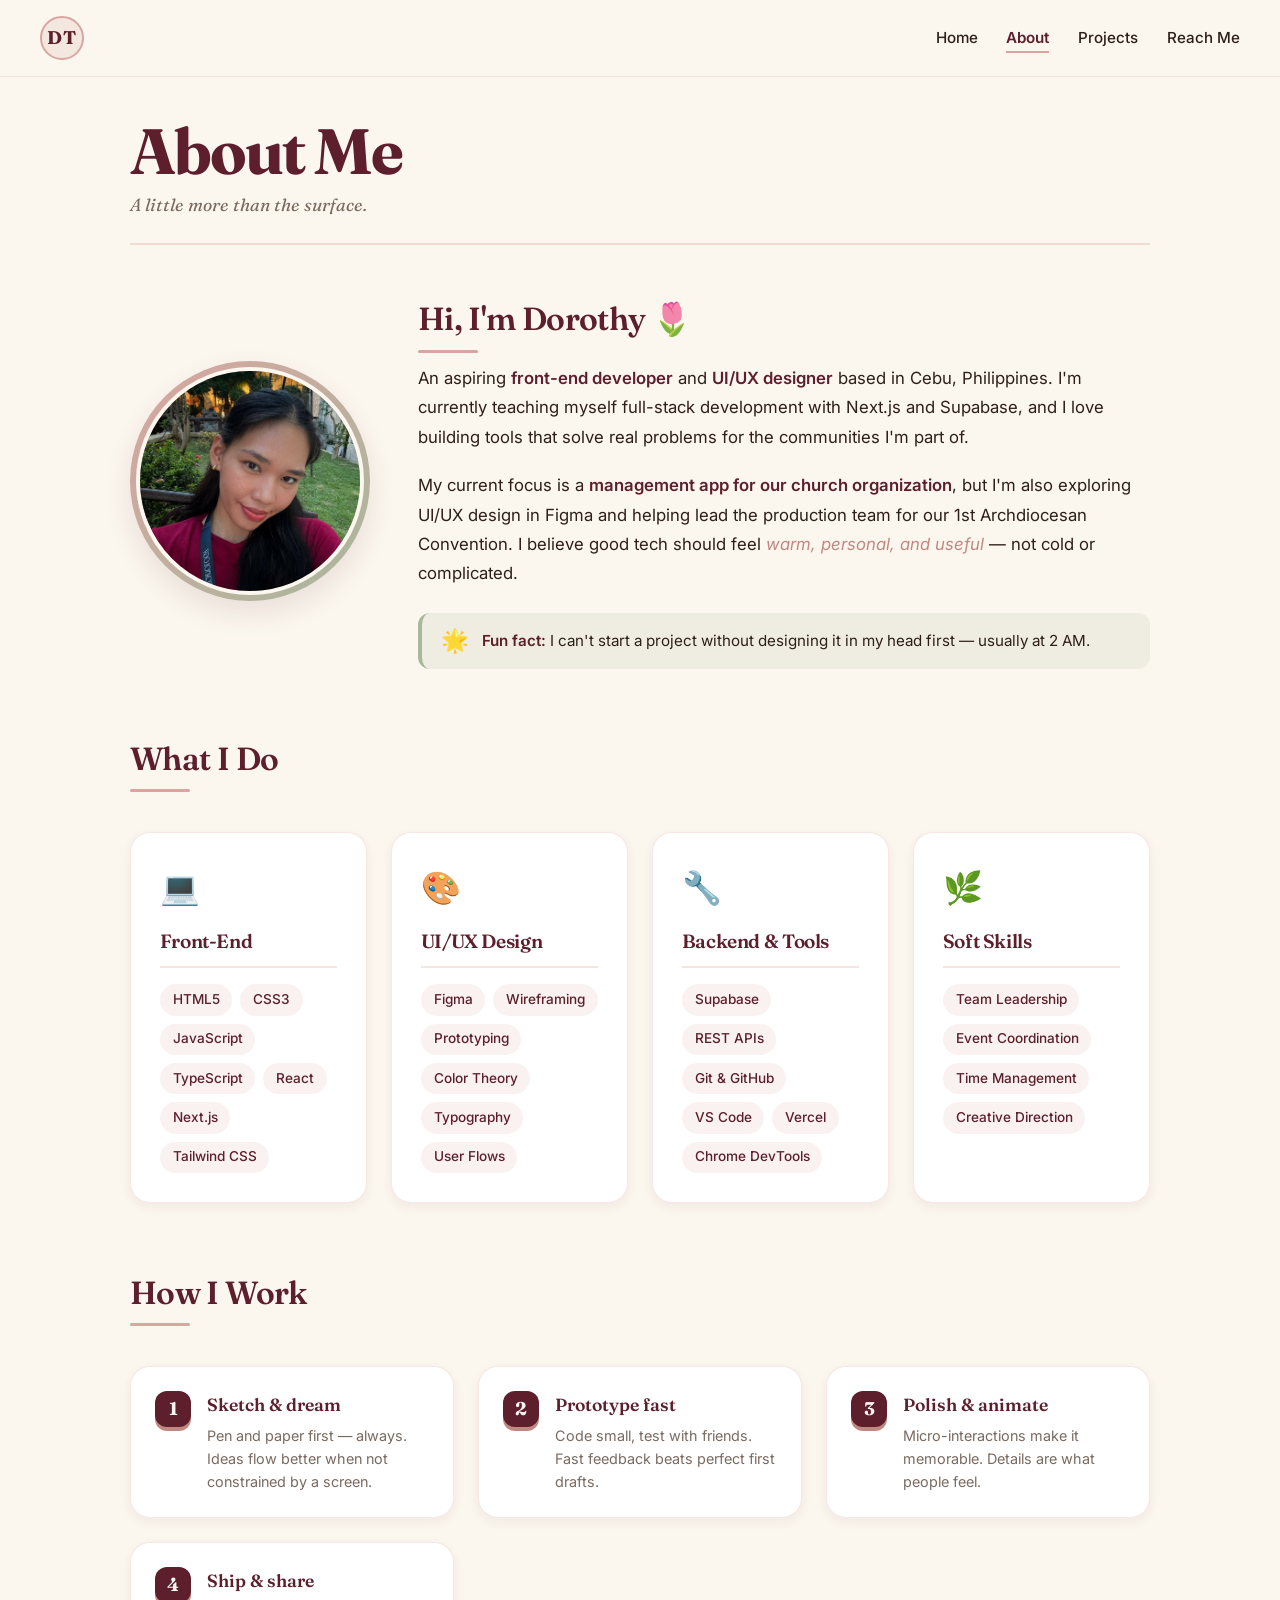
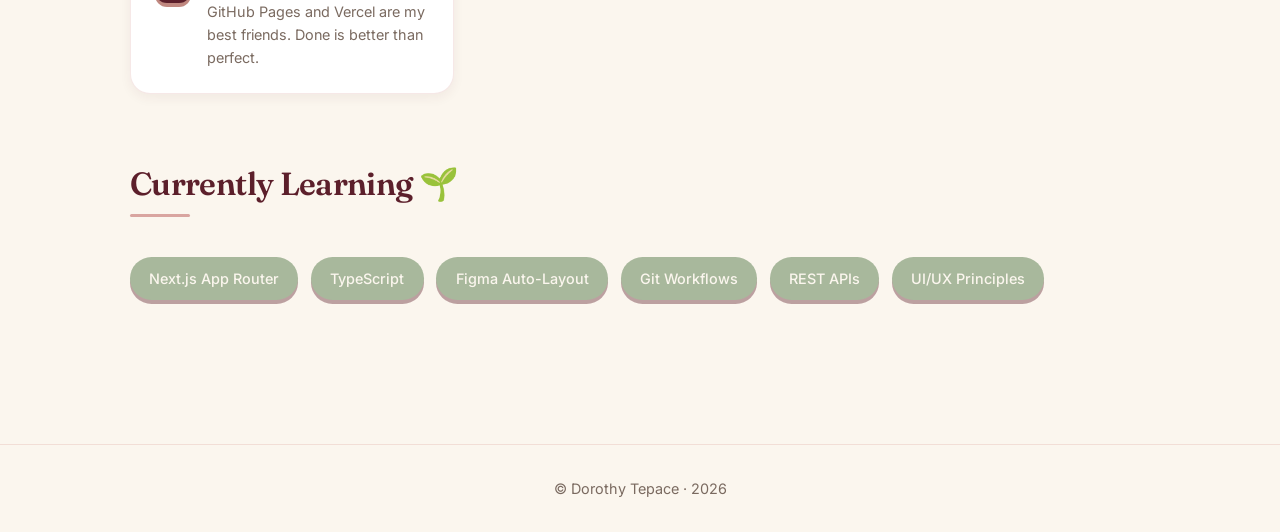
==== commit 38f9f727: "update fun fact" ====
--- a/about.html
+++ b/about.html
@@ -59,8 +59,7 @@
         <div class="fun-fact-box">
           <span class="fun-fact-icon">🌟</span>
           <div>
-            <strong>Fun fact:</strong> I'm secretly building a mobile + web app for our 
-            church org — a surprise for our president!
+            <strong>Fun fact:</strong> I can't start a project without designing it in my head first — usually at 2 AM.
           </div>
         </div>
       </div>
--- a/style.css
+++ b/style.css
@@ -139,13 +139,13 @@
 .nav-links a.active { color: var(--burgundy); font-weight: 600; }
 
 /* ============================================================
-   SIDE NAVIGATION — Text labels, appears only on scroll
+   SIDE NAVIGATION
    ============================================================ */
 .side-nav {
   position: fixed;
   top: 50%;
   left: 1.2rem;
-  transform: translateY(-50%) translateX(-200%);
+  transform: translateY(-50%) translateX(-200%) !important;
   display: flex;
   flex-direction: column;
   gap: 0.4rem;
@@ -160,12 +160,14 @@
   transition: transform 0.5s cubic-bezier(0.34, 1.56, 0.64, 1), opacity 0.4s ease;
   opacity: 0;
   pointer-events: none;
+  visibility: hidden;
 }
 
 .side-nav.visible {
-  transform: translateY(-50%) translateX(0);
+  transform: translateY(-50%) translateX(0) !important;
   opacity: 1;
   pointer-events: auto;
+  visibility: visible;
 }
 
 .side-link {
@@ -294,11 +296,7 @@
   letter-spacing: 0.01em;
 }
 
-.typing-text {
-  color: var(--burgundy);
-  font-weight: 600;
-  letter-spacing: 0.02em;
-}
+.typing-text { color: var(--burgundy); font-weight: 600; letter-spacing: 0.02em; }
 
 .typing-cursor {
   color: var(--burgundy);
@@ -468,12 +466,7 @@
 
 .about-bio-text { flex: 1 1 380px; }
 .about-bio-text h2 { margin-bottom: 1.2rem; font-size: 2rem; }
-.about-bio-text p {
-  font-size: 1.05rem;
-  color: var(--espresso);
-  line-height: 1.75;
-  margin-bottom: 1.2rem;
-}
+.about-bio-text p { font-size: 1.05rem; color: var(--espresso); line-height: 1.75; margin-bottom: 1.2rem; }
 .about-bio-text strong { color: var(--burgundy); font-weight: 600; }
 .about-bio-text em { color: var(--rose-dark); font-style: italic; }
 
@@ -510,12 +503,7 @@
   transition: transform 0.25s ease, box-shadow 0.25s ease;
 }
 
-.skill-card:hover {
-  transform: translateY(-4px);
-  box-shadow: var(--shadow-md);
-  border-color: var(--rose);
-}
-
+.skill-card:hover { transform: translateY(-4px); box-shadow: var(--shadow-md); border-color: var(--rose); }
 .skill-icon { font-size: 2rem; margin-bottom: 0.8rem; }
 
 .skill-card h3 {
@@ -590,7 +578,6 @@
 .step-text p { color: var(--muted); font-size: 0.9rem; line-height: 1.6; }
 
 .learning-section { margin-bottom: 2rem; }
-
 .learning-tags { display: flex; flex-wrap: wrap; gap: 0.8rem; margin-top: 1.5rem; }
 
 .learning-tag {
@@ -645,14 +632,8 @@
   transition: transform 0.3s ease;
 }
 
-.proj-card:hover {
-  transform: translateY(-6px);
-  box-shadow: var(--shadow-md);
-  border-color: var(--rose);
-}
-
+.proj-card:hover { transform: translateY(-6px); box-shadow: var(--shadow-md); border-color: var(--rose); }
 .proj-card:hover::before { transform: scaleX(1); }
-
 .proj-icon { font-size: 2.5rem; margin-bottom: 0.8rem; transition: transform 0.3s ease; }
 .proj-card:hover .proj-icon { transform: scale(1.1) rotate(-5deg); }
 
@@ -665,23 +646,9 @@
   text-transform: uppercase;
 }
 
-.proj-card h3 {
-  color: var(--burgundy);
-  font-size: 1.35rem;
-  margin-bottom: 0.6rem;
-  line-height: 1.25;
-}
-
-.proj-card p {
-  color: var(--muted);
-  font-size: 0.9rem;
-  margin-bottom: 1rem;
-  flex-grow: 1;
-  line-height: 1.55;
-}
-
+.proj-card h3 { color: var(--burgundy); font-size: 1.35rem; margin-bottom: 0.6rem; line-height: 1.25; }
+.proj-card p { color: var(--muted); font-size: 0.9rem; margin-bottom: 1rem; flex-grow: 1; line-height: 1.55; }
 .proj-tags { display: flex; flex-wrap: wrap; gap: 0.4rem; margin-bottom: 1rem; }
-
 .proj-tags span {
   background: rgba(168, 184, 156, 0.2);
   color: var(--burgundy);
@@ -690,15 +657,7 @@
   font-size: 0.72rem;
   font-weight: 500;
 }
-
-.proj-open {
-  font-size: 0.8rem;
-  font-weight: 600;
-  color: var(--burgundy);
-  opacity: 0.7;
-  transition: opacity 0.2s ease;
-}
-
+.proj-open { font-size: 0.8rem; font-weight: 600; color: var(--burgundy); opacity: 0.7; transition: opacity 0.2s ease; }
 .proj-card:hover .proj-open { opacity: 1; }
 
 /* ============================================================
@@ -752,12 +711,7 @@
   z-index: 2;
 }
 
-.modal-close:hover {
-  background: var(--burgundy);
-  color: var(--ivory);
-  transform: rotate(90deg);
-}
-
+.modal-close:hover { background: var(--burgundy); color: var(--ivory); transform: rotate(90deg); }
 .modal-body { padding: 2.5rem 2rem 2rem; }
 
 .modal-header {
@@ -777,12 +731,7 @@
   margin-bottom: 0.5rem;
 }
 
-.modal-header h2 {
-  font-size: 1.9rem;
-  margin-bottom: 0;
-  color: var(--burgundy);
-}
-
+.modal-header h2 { font-size: 1.9rem; margin-bottom: 0; color: var(--burgundy); }
 .modal-header h2::after { display: none; }
 
 .modal-content h4 {
@@ -796,16 +745,8 @@
 }
 
 .modal-content h4:first-child { margin-top: 0; }
-
-.modal-content p {
-  color: var(--espresso);
-  line-height: 1.65;
-  margin-bottom: 0.8rem;
-  font-size: 0.95rem;
-}
-
+.modal-content p { color: var(--espresso); line-height: 1.65; margin-bottom: 0.8rem; font-size: 0.95rem; }
 .modal-content strong { color: var(--burgundy); }
-
 .modal-content ul { list-style: none; margin-bottom: 1rem; }
 
 .modal-content li {
@@ -824,12 +765,7 @@
   font-weight: 700;
 }
 
-.modal-content a {
-  color: var(--rose-dark);
-  text-decoration: underline;
-  text-underline-offset: 3px;
-}
-
+.modal-content a { color: var(--rose-dark); text-decoration: underline; text-underline-offset: 3px; }
 .modal-tags { display: flex; flex-wrap: wrap; gap: 0.5rem; margin: 0.6rem 0 1rem; }
 
 .modal-tags span {
@@ -843,10 +779,7 @@
 
 .modal::-webkit-scrollbar { width: 8px; }
 .modal::-webkit-scrollbar-track { background: transparent; }
-.modal::-webkit-scrollbar-thumb {
-  background: rgba(217, 165, 160, 0.5);
-  border-radius: 10px;
-}
+.modal::-webkit-scrollbar-thumb { background: rgba(217, 165, 160, 0.5); border-radius: 10px; }
 .modal::-webkit-scrollbar-thumb:hover { background: var(--rose); }
 
 /* ============================================================
@@ -889,12 +822,7 @@
   transition: transform 0.25s ease;
 }
 
-.contact-row:hover {
-  transform: translateX(6px);
-  box-shadow: var(--shadow-md);
-  border-color: var(--rose);
-}
-
+.contact-row:hover { transform: translateX(6px); box-shadow: var(--shadow-md); border-color: var(--rose); }
 .contact-row:hover::before { transform: scaleY(1); }
 
 .contact-icon {
@@ -910,12 +838,7 @@
   transition: all 0.25s ease;
 }
 
-.contact-row:hover .contact-icon {
-  background: var(--burgundy);
-  color: var(--ivory);
-  transform: rotate(-6deg) scale(1.05);
-}
-
+.contact-row:hover .contact-icon { background: var(--burgundy); color: var(--ivory); transform: rotate(-6deg) scale(1.05); }
 .contact-detail { flex-grow: 1; min-width: 0; }
 
 .contact-label {
@@ -936,17 +859,8 @@
   white-space: nowrap;
 }
 
-.contact-arrow {
-  font-size: 1.2rem;
-  color: var(--rose);
-  transition: transform 0.25s ease;
-  flex-shrink: 0;
-}
-
-.contact-row:hover .contact-arrow {
-  transform: translateX(4px);
-  color: var(--burgundy);
-}
+.contact-arrow { font-size: 1.2rem; color: var(--rose); transition: transform 0.25s ease; flex-shrink: 0; }
+.contact-row:hover .contact-arrow { transform: translateX(4px); color: var(--burgundy); }
 
 .qr-card {
   background: var(--white);
@@ -1013,13 +927,7 @@
 
 .closing-message h2 { font-size: 1.8rem; margin-bottom: 0.8rem; }
 .closing-message h2::after { left: 50%; transform: translateX(-50%); }
-.closing-message p {
-  color: var(--muted);
-  font-size: 1rem;
-  line-height: 1.7;
-  max-width: 55ch;
-  margin: 0 auto;
-}
+.closing-message p { color: var(--muted); font-size: 1rem; line-height: 1.7; max-width: 55ch; margin: 0 auto; }
 
 /* ============================================================
    FOOTER
@@ -1036,12 +944,7 @@
 /* ============================================================
    BEYOND CODE GALLERY
    ============================================================ */
-.beyond-code {
-  margin-top: 5rem;
-  padding-top: 3rem;
-  border-top: 2px solid rgba(217, 165, 160, 0.3);
-}
-
+.beyond-code { margin-top: 5rem; padding-top: 3rem; border-top: 2px solid rgba(217, 165, 160, 0.3); }
 .beyond-header { text-align: center; margin-bottom: 2.5rem; }
 .beyond-header h2 { margin-bottom: 0.6rem; }
 .beyond-header h2::after { left: 50%; transform: translateX(-50%); }
@@ -1057,6 +960,7 @@
 
 .gallery-grid { display: grid; grid-template-columns: repeat(3, 1fr); gap: 1.2rem; }
 
+/* ---------- TILE BASE ---------- */
 .gallery-tile {
   aspect-ratio: 4 / 3;
   border-radius: 1.25rem;
@@ -1074,15 +978,58 @@
   border-color: var(--rose);
 }
 
+/* Photo — blurred + darkened by default */
 .gallery-tile img {
-  width: 100%; height: 100%;
+  width: 100%;
+  height: 100%;
   object-fit: cover;
   display: block;
-  transition: transform 0.4s ease;
-}
-
-.gallery-tile:hover img { transform: scale(1.06); }
-
+  filter: blur(4px) brightness(0.6);
+  transform: scale(1.08);
+  transition: filter 0.4s ease, transform 0.5s ease;
+}
+
+/* On hover — photo sharpens and brightens */
+.gallery-tile:hover img {
+  filter: blur(0) brightness(1);
+  transform: scale(1.06);
+}
+
+/* ---------- TITLE OVERLAY ---------- */
+.tile-overlay {
+  position: absolute;
+  inset: 0;
+  display: flex;
+  align-items: center;
+  justify-content: center;
+  z-index: 2;
+  padding: 1rem;
+  pointer-events: none;
+  transition: opacity 0.35s ease;
+}
+
+.tile-title {
+  font-family: var(--font-display);
+  font-size: 1.35rem;
+  font-weight: 600;
+  color: var(--ivory);
+  text-align: center;
+  letter-spacing: 0.02em;
+  line-height: 1.2;
+  text-shadow: 0 4px 20px rgba(0, 0, 0, 0.45), 0 2px 6px rgba(0, 0, 0, 0.3);
+  background: rgba(92, 31, 43, 0.35);
+  backdrop-filter: blur(4px);
+  -webkit-backdrop-filter: blur(4px);
+  padding: 0.7rem 1.3rem;
+  border-radius: 40px;
+  border: 1px solid rgba(251, 246, 238, 0.2);
+  transition: all 0.35s ease;
+}
+
+/* On hover — fade the title away to reveal the sharp photo */
+.gallery-tile:hover .tile-overlay { opacity: 0; }
+
+/* ---------- TILE PLACEHOLDER (fallback if no photo) ---------- */
 .tile-placeholder {
   width: 100%; height: 100%;
   display: flex;
@@ -1097,20 +1044,10 @@
 }
 
 .gallery-tile:hover .tile-placeholder { transform: scale(1.04); }
-
-.tile-placeholder span {
-  font-size: 2.8rem;
-  filter: drop-shadow(0 2px 4px rgba(0, 0, 0, 0.15));
-}
-
-.tile-placeholder p {
-  color: var(--ivory);
-  font-weight: 600;
-  font-size: 0.9rem;
-  letter-spacing: 0.03em;
-  text-shadow: 0 1px 3px rgba(0, 0, 0, 0.2);
-}
-
+.tile-placeholder span { font-size: 2.8rem; filter: drop-shadow(0 2px 4px rgba(0, 0, 0, 0.15)); }
+.tile-placeholder p { color: var(--ivory); font-weight: 600; font-size: 0.9rem; letter-spacing: 0.03em; text-shadow: 0 1px 3px rgba(0, 0, 0, 0.2); }
+
+/* ---------- "Click to view" hint ---------- */
 .gallery-tile::after {
   content: "🔍 Click to view";
   position: absolute;
@@ -1125,16 +1062,41 @@
   transform: translateY(100%);
   transition: all 0.3s ease;
   text-align: center;
+  z-index: 3;
 }
 
 .gallery-tile:hover::after { opacity: 1; transform: translateY(0); }
 
-/* ---------- LIGHTBOX ---------- */
+/* ---------- "+N more" badge ---------- */
+.gallery-tile[data-gallery]::before {
+  content: attr(data-count);
+  position: absolute;
+  top: 0.8rem;
+  right: 0.8rem;
+  background: rgba(92, 31, 43, 0.85);
+  color: var(--ivory);
+  font-family: var(--font-body);
+  font-size: 0.72rem;
+  font-weight: 600;
+  letter-spacing: 0.04em;
+  padding: 0.3rem 0.7rem;
+  border-radius: 30px;
+  z-index: 3;
+  opacity: 0;
+  transition: opacity 0.25s ease;
+}
+
+.gallery-tile[data-count]:hover::before { opacity: 1; }
+
+/* ============================================================
+   LIGHTBOX — fixed overlay so it pops up on top
+   ============================================================ */
 .lightbox {
   position: fixed;
   inset: 0;
   background: rgba(46, 31, 26, 0.85);
   backdrop-filter: blur(8px);
+  -webkit-backdrop-filter: blur(8px);
   display: flex;
   align-items: center;
   justify-content: center;
@@ -1153,14 +1115,19 @@
   position: relative;
   transform: scale(0.92);
   transition: transform 0.3s cubic-bezier(0.34, 1.56, 0.64, 1);
+  display: flex;
+  flex-direction: column;
+  align-items: center;
 }
 
 .lightbox.active .lightbox-inner { transform: scale(1); }
 
 .lightbox-close {
   position: absolute;
-  top: -14px; right: -14px;
-  width: 40px; height: 40px;
+  top: -14px;
+  right: -14px;
+  width: 40px;
+  height: 40px;
   border-radius: 50%;
   border: none;
   background: var(--ivory);
@@ -1173,11 +1140,7 @@
   z-index: 2;
 }
 
-.lightbox-close:hover {
-  background: var(--burgundy);
-  color: var(--ivory);
-  transform: rotate(90deg);
-}
+.lightbox-close:hover { background: var(--burgundy); color: var(--ivory); transform: rotate(90deg); }
 
 .lightbox-content {
   border-radius: 1rem;
@@ -1197,73 +1160,140 @@
   object-fit: contain;
 }
 
-.lightbox-placeholder {
-  width: 480px;
-  max-width: 85vw;
-  aspect-ratio: 4 / 3;
-  display: flex;
-  flex-direction: column;
-  align-items: center;
-  justify-content: center;
-  gap: 0.8rem;
-  color: var(--ivory);
-  text-align: center;
-  padding: 2rem;
-}
-
-.lightbox-emoji {
-  font-size: 5rem;
-  filter: drop-shadow(0 4px 8px rgba(0, 0, 0, 0.2));
-}
-
-.lightbox-placeholder p {
-  color: var(--ivory);
-  font-size: 1.2rem;
-  font-weight: 600;
-  text-shadow: 0 2px 4px rgba(0, 0, 0, 0.2);
-}
-
-.lightbox-placeholder small {
-  color: rgba(251, 246, 238, 0.8);
-  font-style: italic;
-  font-size: 0.85rem;
-}
-
 .lightbox-caption {
   text-align: center;
   color: var(--ivory);
-  margin-top: 1.2rem;
+  background: transparent;
+  border: none;
+  margin-top: 1rem;
   font-size: 0.95rem;
   font-style: italic;
   max-width: 60ch;
   margin-left: auto;
   margin-right: auto;
   padding: 0 1rem;
+  line-height: 1.5;
+}
+
+.lightbox-caption img { display: none; }
+
+.lightbox-nav {
+  position: absolute;
+  top: 50%;
+  transform: translateY(-50%);
+  width: 52px;
+  height: 52px;
+  border-radius: 50%;
+  border: none;
+  background: rgba(251, 246, 238, 0.95);
+  color: var(--burgundy);
+  font-size: 2rem;
+  font-weight: 400;
+  line-height: 1;
+  cursor: pointer;
+  box-shadow: 0 8px 20px rgba(0, 0, 0, 0.3);
+  transition: all 0.2s ease;
+  display: flex;
+  align-items: center;
+  justify-content: center;
+  z-index: 3;
+}
+
+.lightbox-nav:hover { background: var(--burgundy); color: var(--ivory); transform: translateY(-50%) scale(1.08); }
+
+.lightbox-prev { left: -70px; }
+.lightbox-next { right: -70px; }
+
+.lightbox-counter {
+  text-align: center;
+  color: var(--ivory);
+  opacity: 0.75;
+  font-size: 0.85rem;
+  letter-spacing: 0.15em;
+  text-transform: uppercase;
+  margin-top: 0.6rem;
+  font-weight: 500;
+}
+
+/* ============================================================
+   MODAL SCREENSHOTS
+   ============================================================ */
+.modal-screenshots {
+  display: grid;
+  grid-template-columns: repeat(auto-fill, minmax(120px, 1fr));
+  gap: 0.6rem;
+  margin: 0.8rem 0 1.2rem;
+}
+
+.modal-screenshots img {
+  width: 100%;
+  height: 100px;
+  border-radius: 0.5rem;
+  border: 1px solid rgba(217, 165, 160, 0.4);
+  cursor: pointer;
+  transition: transform 0.2s ease, box-shadow 0.2s ease, border-color 0.2s ease;
+  display: block;
+  object-fit: cover;
+  background: var(--white);
+}
+
+.modal-screenshots img:hover {
+  transform: scale(1.04);
+  box-shadow: 0 8px 20px rgba(92, 31, 43, 0.2);
+  border-color: var(--rose);
+}
+
+/* Single screenshot — full width, contained */
+.modal-screenshots.single {
+  grid-template-columns: 1fr;
+  max-width: 100%;
+  display: flex;
+  justify-content: center;
+}
+
+.modal-screenshots.single img {
+  height: auto;
+  max-height: min(60vh, 500px);
+  max-width: 100%;
+  object-fit: contain;
+  background: var(--ivory);
+  padding: 0.4rem;
+}
+
+/* On narrow screens, stack vertically */
+@media (max-width: 500px) {
+  .modal-screenshots {
+    grid-template-columns: repeat(2, 1fr);
+  }
+  .modal-screenshots img {
+    height: 80px;
+  }
 }
 
 /* ============================================================
    RESPONSIVE
    ============================================================ */
+
+/* Mobile: side nav becomes a horizontal pill at the bottom */
 @media (max-width: 900px) {
   .side-nav {
     top: auto;
     bottom: 1.2rem;
     left: 50%;
-    transform: translateX(-50%) translateY(200%);
+    transform: translateX(-50%) translateY(300%) !important;
     flex-direction: row;
     border-radius: 60px;
     padding: 0.5rem 0.6rem;
     gap: 0.3rem;
-    opacity: 0;
   }
-  .side-nav.visible {
-    transform: translateX(-50%) translateY(0);
-    opacity: 1;
-  }
-  .side-link {
-    padding: 0.5rem 0.9rem;
-    font-size: 0.78rem;
-  }
+
+  .side-nav.visible { transform: translateX(-50%) translateY(0) !important; }
+
+  .side-link { padding: 0.5rem 0.9rem; font-size: 0.78rem; }
+
+  .lightbox-prev { left: 0.8rem; }
+  .lightbox-next { right: 0.8rem; }
+  .lightbox-nav { width: 44px; height: 44px; font-size: 1.6rem; }
 }
 
 @media (max-width: 800px) {
@@ -1291,6 +1321,7 @@
   .modal-body { padding: 2rem 1.3rem 1.5rem; }
   .modal-header h2 { font-size: 1.5rem; }
   .typing-wrap { min-width: auto; font-size: 1rem; padding: 0.4rem 1rem; }
+  .tile-title { font-size: 1.1rem; padding: 0.55rem 1rem; }
 }
 
 @media (max-width: 500px) {
@@ -1306,3 +1337,10 @@
   .learning-tag { font-size: 0.8rem; padding: 0.5rem 1rem; }
 }
 
+/* Hide side nav on medium screens so it doesn't overlap content */
+@media (max-width: 1100px) and (min-width: 901px) {
+  .side-nav {
+    display: none !important;
+  }
+}
+
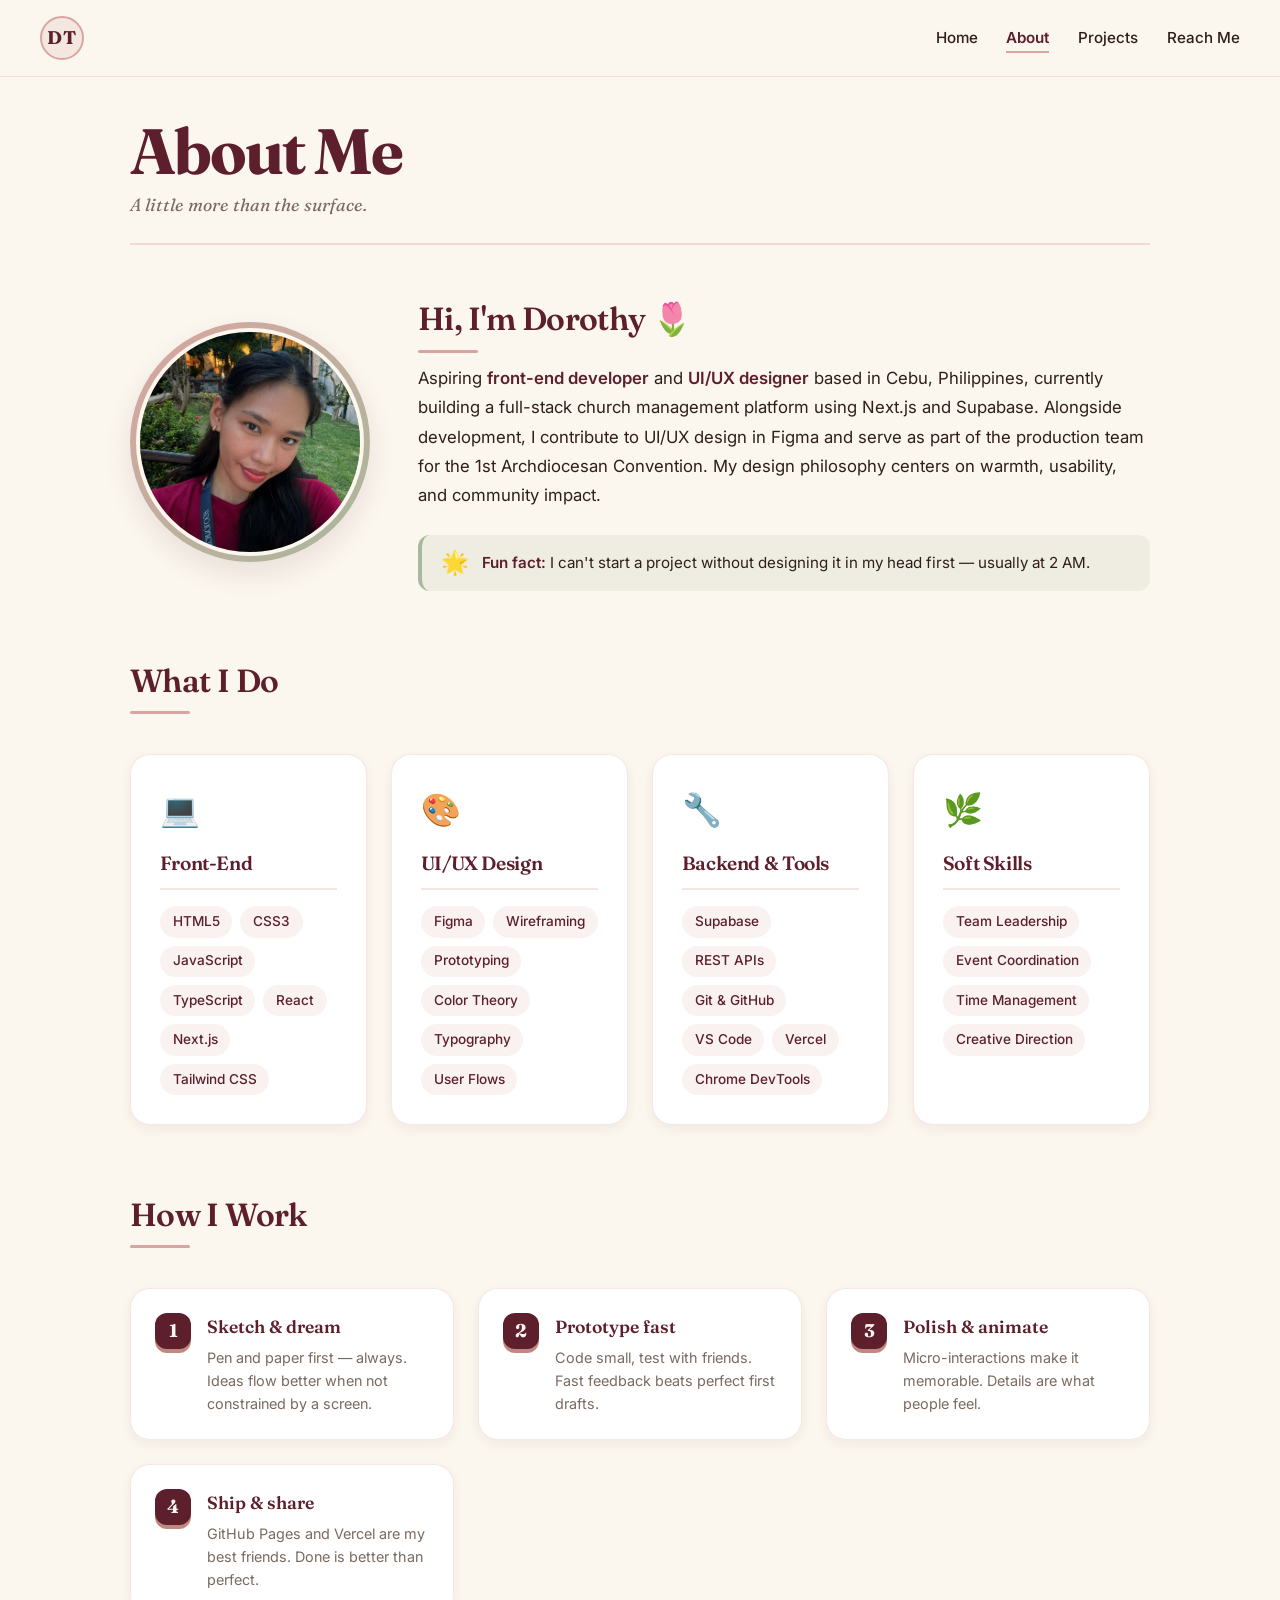
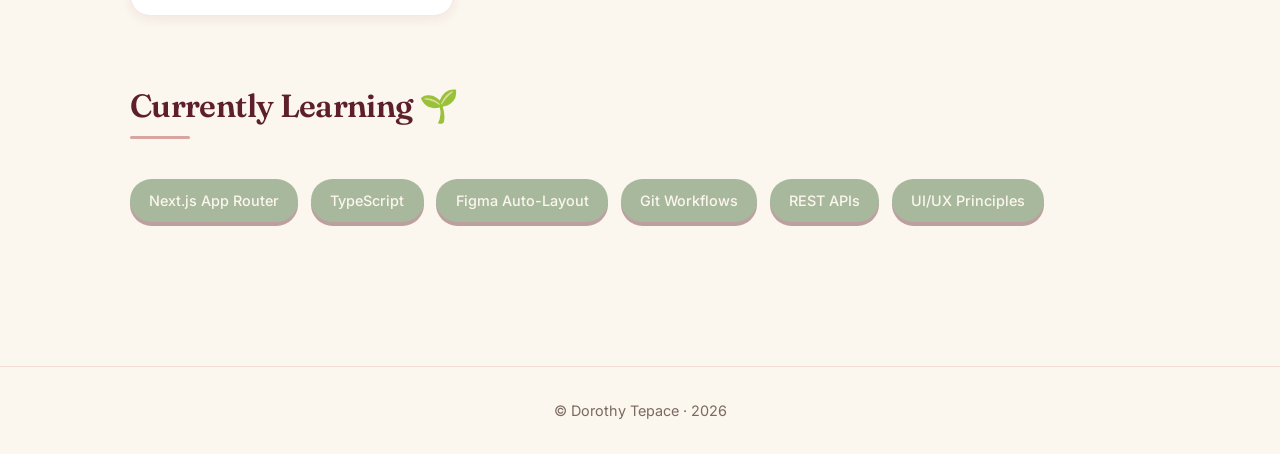
==== commit ecdadc28: "update about bio" ====
--- a/about.html
+++ b/about.html
@@ -45,16 +45,12 @@
       <div class="about-bio-text">
         <h2>Hi, I'm Dorothy 🌷</h2>
         <p>
-          An aspiring <strong>front-end developer</strong> and <strong>UI/UX designer</strong> 
-          based in Cebu, Philippines. I'm currently teaching myself full-stack development 
-          with Next.js and Supabase, and I love building tools that solve real problems 
-          for the communities I'm part of.
-        </p>
-        <p>
-          My current focus is a <strong>management app for our church organization</strong>, 
-          but I'm also exploring UI/UX design in Figma and helping lead the production 
-          team for our 1st Archdiocesan Convention. I believe good tech should feel 
-          <em>warm, personal, and useful</em> — not cold or complicated.
+          Aspiring <strong>front-end developer</strong> and <strong>UI/UX designer</strong> 
+          based in Cebu, Philippines, currently building a full-stack church management 
+          platform using Next.js and Supabase. Alongside development, I contribute to 
+          UI/UX design in Figma and serve as part of the production team for the 
+          1st Archdiocesan Convention. My design philosophy centers on warmth, 
+          usability, and community impact.
         </p>
         <div class="fun-fact-box">
           <span class="fun-fact-icon">🌟</span>
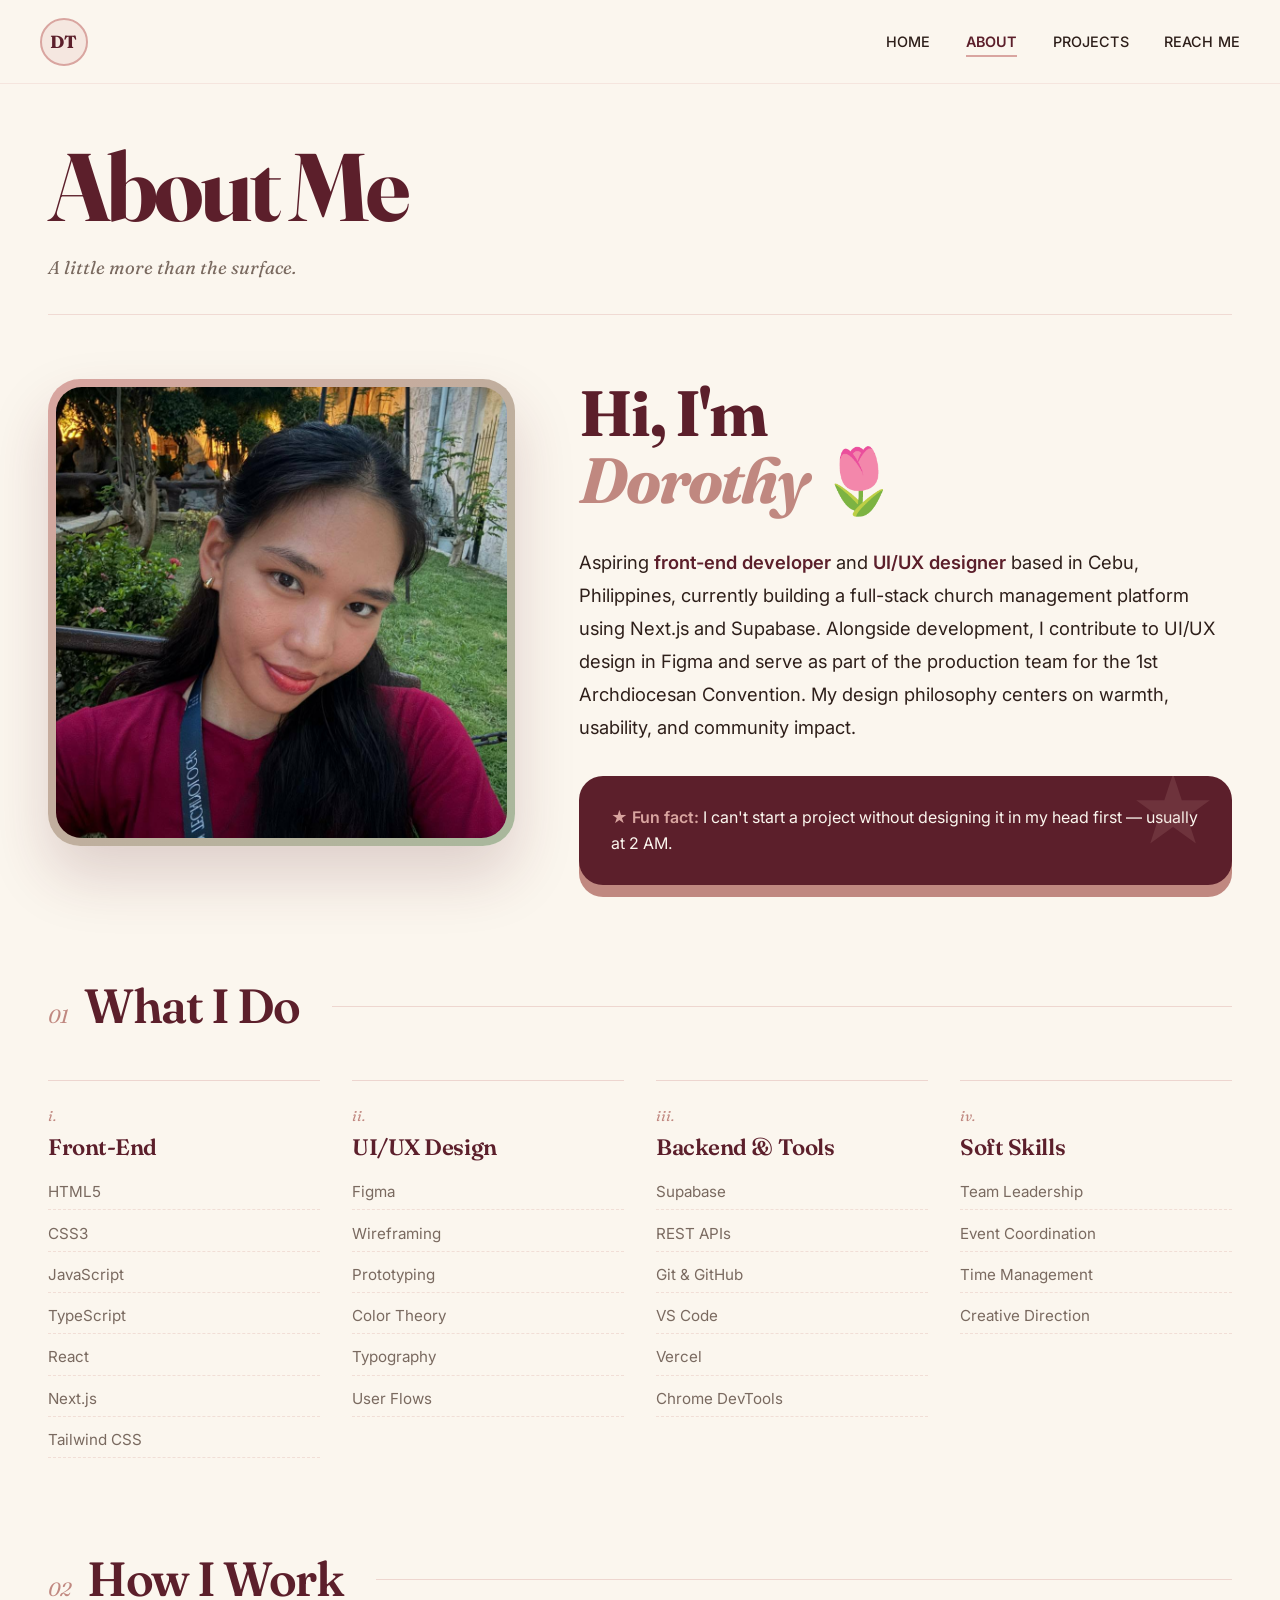
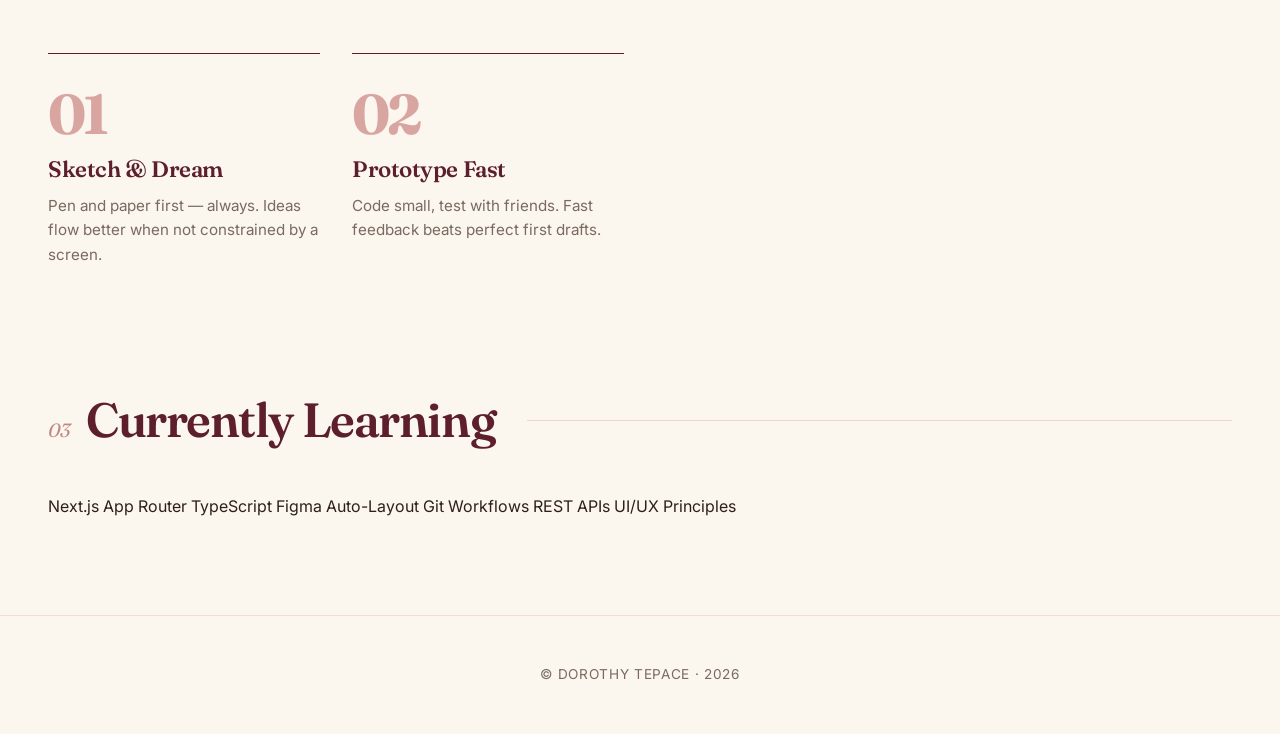
==== commit 44f8980e: "bold editorial redesign: split theme, giant hero, filmstrip, dark projects" ====
--- a/about.html
+++ b/about.html
@@ -12,6 +12,7 @@
 </head>
 <body>
 
+  <!-- ========== TOP NAV ========== -->
   <nav class="top-nav" id="topNav">
     <a href="index.html" class="brand">DT</a>
     <ul class="nav-links">
@@ -22,6 +23,7 @@
     </ul>
   </nav>
 
+  <!-- ========== SIDE NAV ========== -->
   <nav class="side-nav" id="sideNav">
     <a href="index.html" class="side-link" title="Home"><span class="nav-label">Home</span></a>
     <a href="about.html" class="side-link active" title="About"><span class="nav-label">About</span></a>
@@ -29,166 +31,212 @@
     <a href="reach.html" class="side-link" title="Reach Me"><span class="nav-label">Reach Me</span></a>
   </nav>
 
+  <!-- ========== MAIN ========== -->
   <main class="page">
 
+    <!-- ============================================================
+         ABOUT HERO
+         ============================================================ -->
     <header class="page-header">
       <h1>About Me</h1>
       <p class="page-subtitle">A little more than the surface.</p>
     </header>
 
-    <section class="about-bio">
-      <div class="about-avatar">
-        <div class="avatar-ring">
+    <section class="about-hero">
+
+      <div class="about-photo-col reveal">
+        <div class="about-photo">
           <img src="avatar.jpg" alt="Dorothy Tepace" />
         </div>
       </div>
-      <div class="about-bio-text">
-        <h2>Hi, I'm Dorothy 🌷</h2>
-        <p>
-          Aspiring <strong>front-end developer</strong> and <strong>UI/UX designer</strong> 
-          based in Cebu, Philippines, currently building a full-stack church management 
-          platform using Next.js and Supabase. Alongside development, I contribute to 
-          UI/UX design in Figma and serve as part of the production team for the 
-          1st Archdiocesan Convention. My design philosophy centers on warmth, 
+
+      <div class="about-story-col">
+        <h1 class="reveal">Hi, I'm<br /><em>Dorothy</em> 🌷</h1>
+
+        <p class="reveal">
+          Aspiring <strong>front-end developer</strong> and <strong>UI/UX designer</strong>
+          based in Cebu, Philippines, currently building a full-stack church management
+          platform using Next.js and Supabase. Alongside development, I contribute to
+          UI/UX design in Figma and serve as part of the production team for the
+          1st Archdiocesan Convention. My design philosophy centers on warmth,
           usability, and community impact.
         </p>
-        <div class="fun-fact-box">
-          <span class="fun-fact-icon">🌟</span>
-          <div>
-            <strong>Fun fact:</strong> I can't start a project without designing it in my head first — usually at 2 AM.
-          </div>
+
+        <div class="fun-fact-box reveal">
+          <strong>★ Fun fact:</strong> I can't start a project without designing it in my
+          head first — usually at 2 AM.
         </div>
       </div>
-    </section>
-
-    <section class="skills-section">
+
+    </section>
+
+    <!-- ============================================================
+         WHAT I DO — Editorial Skills Grid
+         ============================================================ -->
+    <section class="section-label">
+      <span class="num">01</span>
       <h2>What I Do</h2>
-      <div class="skills-grid">
-
-        <div class="skill-card">
-          <div class="skill-icon">💻</div>
-          <h3>Front-End</h3>
-          <ul class="skill-list">
-            <li>HTML5</li>
-            <li>CSS3</li>
-            <li>JavaScript</li>
-            <li>TypeScript</li>
-            <li>React</li>
-            <li>Next.js</li>
-            <li>Tailwind CSS</li>
-          </ul>
-        </div>
-
-        <div class="skill-card">
-          <div class="skill-icon">🎨</div>
-          <h3>UI/UX Design</h3>
-          <ul class="skill-list">
-            <li>Figma</li>
-            <li>Wireframing</li>
-            <li>Prototyping</li>
-            <li>Color Theory</li>
-            <li>Typography</li>
-            <li>User Flows</li>
-          </ul>
-        </div>
-
-        <div class="skill-card">
-          <div class="skill-icon">🔧</div>
-          <h3>Backend & Tools</h3>
-          <ul class="skill-list">
-            <li>Supabase</li>
-            <li>REST APIs</li>
-            <li>Git & GitHub</li>
-            <li>VS Code</li>
-            <li>Vercel</li>
-            <li>Chrome DevTools</li>
-          </ul>
-        </div>
-
-        <div class="skill-card">
-          <div class="skill-icon">🌿</div>
-          <h3>Soft Skills</h3>
-          <ul class="skill-list">
-            <li>Team Leadership</li>
-            <li>Event Coordination</li>
-            <li>Time Management</li>
-            <li>Creative Direction</li>
-          </ul>
-        </div>
-
-      </div>
-    </section>
-
-    <section class="how-section">
+      <span class="line"></span>
+    </section>
+
+    <section class="skills-editorial">
+
+      <div class="skill-block reveal">
+        <span class="skill-num">i.</span>
+        <h3>Front-End</h3>
+        <ul>
+          <li>HTML5</li>
+          <li>CSS3</li>
+          <li>JavaScript</li>
+          <li>TypeScript</li>
+          <li>React</li>
+          <li>Next.js</li>
+          <li>Tailwind CSS</li>
+        </ul>
+      </div>
+
+      <div class="skill-block reveal">
+        <span class="skill-num">ii.</span>
+        <h3>UI/UX Design</h3>
+        <ul>
+          <li>Figma</li>
+          <li>Wireframing</li>
+          <li>Prototyping</li>
+          <li>Color Theory</li>
+          <li>Typography</li>
+          <li>User Flows</li>
+        </ul>
+      </div>
+
+      <div class="skill-block reveal">
+        <span class="skill-num">iii.</span>
+        <h3>Backend & Tools</h3>
+        <ul>
+          <li>Supabase</li>
+          <li>REST APIs</li>
+          <li>Git & GitHub</li>
+          <li>VS Code</li>
+          <li>Vercel</li>
+          <li>Chrome DevTools</li>
+        </ul>
+      </div>
+
+      <div class="skill-block reveal">
+        <span class="skill-num">iv.</span>
+        <h3>Soft Skills</h3>
+        <ul>
+          <li>Team Leadership</li>
+          <li>Event Coordination</li>
+          <li>Time Management</li>
+          <li>Creative Direction</li>
+        </ul>
+      </div>
+
+    </section>
+
+    <!-- ============================================================
+         HOW I WORK — Editorial Workflow
+         ============================================================ -->
+    <section class="section-label">
+      <span class="num">02</span>
       <h2>How I Work</h2>
-      <div class="workflow-steps">
-        <div class="step">
-          <div class="step-num">1</div>
-          <div class="step-text">
-            <strong>Sketch & dream</strong>
-            <p>Pen and paper first — always. Ideas flow better when not constrained by a screen.</p>
-          </div>
-        </div>
-        <div class="step">
-          <div class="step-num">2</div>
-          <div class="step-text">
-            <strong>Prototype fast</strong>
-            <p>Code small, test with friends. Fast feedback beats perfect first drafts.</p>
-          </div>
-        </div>
-        <div class="step">
-          <div class="step-num">3</div>
-          <div class="step-text">
-            <strong>Polish & animate</strong>
-            <p>Micro-interactions make it memorable. Details are what people feel.</p>
-          </div>
-        </div>
-        <div class="step">
-          <div class="step-num">4</div>
-          <div class="step-text">
-            <strong>Ship & share</strong>
-            <p>GitHub Pages and Vercel are my best friends. Done is better than perfect.</p>
-          </div>
-        </div>
-      </div>
-    </section>
-
-    <section class="learning-section">
-      <h2>Currently Learning 🌱</h2>
-      <div class="learning-tags">
-        <span class="learning-tag">Next.js App Router</span>
-        <span class="learning-tag">TypeScript</span>
-        <span class="learning-tag">Figma Auto-Layout</span>
-        <span class="learning-tag">Git Workflows</span>
-        <span class="learning-tag">REST APIs</span>
-        <span class="learning-tag">UI/UX Principles</span>
-      </div>
+      <span class="line"></span>
+    </section>
+
+    <section class="workflow-editorial">
+
+      <div class="workflow-step reveal">
+        <div class="step-num">01</div>
+        <h3>Sketch & Dream</h3>
+        <p>Pen and paper first — always. Ideas flow better when not constrained by a screen.</p>
+      </div>
+
+      <div class="workflow-step reveal">
+        <div class="step-num">02</div>
+        <h3>Prototype Fast</h3>
+        <p>Code small, test with friends. Fast feedback beats perfect first drafts.</p>
+      </div>
+
+      <div class="workflow-step reveal">
+        <div class="step-num">03</div>
+        <h3>Polish & Animate</h3>
+        <p>Micro-interactions make it memorable. Details are what people feel.</p>
+      </div>
+
+      <div class="workflow-step reveal">
+        <div class="step-num">04</div>
+        <h3>Ship & Share</h3>
+        <p>GitHub Pages and Vercel are my best friends. Done is better than perfect.</p>
+      </div>
+
+    </section>
+
+    <!-- ============================================================
+         CURRENTLY LEARNING
+         ============================================================ -->
+    <section class="section-label">
+      <span class="num">03</span>
+      <h2>Currently Learning</h2>
+      <span class="line"></span>
+    </section>
+
+    <section class="learning-tags reveal">
+      <span class="learning-tag">Next.js App Router</span>
+      <span class="learning-tag">TypeScript</span>
+      <span class="learning-tag">Figma Auto-Layout</span>
+      <span class="learning-tag">Git Workflows</span>
+      <span class="learning-tag">REST APIs</span>
+      <span class="learning-tag">UI/UX Principles</span>
     </section>
 
   </main>
 
+  <!-- ========== FOOTER ========== -->
   <footer class="site-footer">
     © Dorothy Tepace · 2026
   </footer>
 
+  <!-- ========== SCRIPT ========== -->
   <script>
-      /* ========== NAV SWAP ON SCROLL ========== */
-    const topNav = document.getElementById('topNav');
-    const sideNav = document.getElementById('sideNav');
-
-    function updateNav() {
-      const y = window.scrollY;
-      if (y > 200) {
-        topNav.classList.add('hidden');
-        sideNav.classList.add('visible');
-      } else {
-        topNav.classList.remove('hidden');
-        sideNav.classList.remove('visible');
+    /* ========== NAV SWAP ON SCROLL ========== */
+    (function () {
+      const topNav = document.getElementById('topNav');
+      const sideNav = document.getElementById('sideNav');
+      if (!topNav || !sideNav) return;
+
+      function updateNav() {
+        const y = window.scrollY;
+        if (y > 200) {
+          topNav.classList.add('hidden');
+          sideNav.classList.add('visible');
+        } else {
+          topNav.classList.remove('hidden');
+          sideNav.classList.remove('visible');
+        }
       }
-    }
-
-    window.addEventListener('scroll', updateNav);
-    window.addEventListener('load', updateNav);
+
+      window.addEventListener('scroll', updateNav);
+      window.addEventListener('load', updateNav);
+    })();
+
+    /* ========== SCROLL REVEAL ========== */
+    (function () {
+      const reveals = document.querySelectorAll('.reveal');
+      if (!reveals.length) return;
+
+      const observer = new IntersectionObserver((entries) => {
+        entries.forEach((entry, index) => {
+          if (entry.isIntersecting) {
+            setTimeout(() => {
+              entry.target.classList.add('in-view');
+            }, index * 80);
+            observer.unobserve(entry.target);
+          }
+        });
+      }, { threshold: 0.15 });
+
+      reveals.forEach(el => observer.observe(el));
+    })();
   </script>
 
 </body>
--- a/style.css
+++ b/style.css
@@ -1,6 +1,6 @@
 /* ============================================================
-   DOROTHY TEPACE · PORTFOLIO v2
-   Fonts: Fraunces (headings) · Inter (body)
+   DOROTHY TEPACE · PORTFOLIO v3
+   Bold Editorial · Split Theme · Parallax-Ready
    Palette: Dusty Rose · Warm Ivory · Deep Burgundy · Sage
    ============================================================ */
 
@@ -11,18 +11,25 @@
 /* ---------- COLOR TOKENS ---------- */
 :root {
   --ivory: #FBF6EE;
+  --ivory-warm: #F5EAD8;
   --rose: #D9A5A0;
   --rose-dark: #C08880;
   --burgundy: #5C1F2B;
+  --burgundy-deep: #3E1119;
   --sage: #A8B89C;
   --espresso: #2E1F1A;
   --muted: #7A6A60;
   --white: #FFFFFF;
-  --shadow-sm: 0 4px 12px rgba(92, 31, 43, 0.06);
-  --shadow-md: 0 12px 28px rgba(92, 31, 43, 0.10);
-  --shadow-lg: 0 24px 48px rgba(92, 31, 43, 0.15);
+
   --font-display: 'Fraunces', 'Georgia', serif;
   --font-body: 'Inter', -apple-system, BlinkMacSystemFont, 'Segoe UI', sans-serif;
+
+  --shadow-sm: 0 4px 12px rgba(92, 31, 43, 0.06);
+  --shadow-md: 0 12px 28px rgba(92, 31, 43, 0.12);
+  --shadow-lg: 0 30px 60px rgba(92, 31, 43, 0.18);
+
+  --ease-out: cubic-bezier(0.22, 1, 0.36, 1);
+  --ease-spring: cubic-bezier(0.34, 1.56, 0.64, 1);
 }
 
 /* ---------- BASE ---------- */
@@ -32,39 +39,28 @@
   color: var(--espresso);
   line-height: 1.6;
   min-height: 100vh;
-  padding-top: 70px;
+  padding-top: 88px;
   -webkit-font-smoothing: antialiased;
-}
-
-h1, h2, h3 {
+  overflow-x: hidden;
+}
+
+h1, h2, h3, h4 {
   font-family: var(--font-display);
   font-weight: 600;
   letter-spacing: -0.02em;
   color: var(--burgundy);
-}
-
-h1 { font-size: clamp(2.8rem, 7vw, 4.5rem); line-height: 1.02; font-weight: 700; letter-spacing: -0.03em; }
-
-h2 {
-  font-size: 2rem;
-  margin-bottom: 1.5rem;
-  position: relative;
-  display: inline-block;
-  font-weight: 600;
-}
-h2::after {
-  content: "";
-  position: absolute;
-  left: 0; bottom: -8px;
-  width: 60px; height: 3px;
-  background: var(--rose);
-  border-radius: 2px;
-}
-h3 { font-size: 1.35rem; margin-bottom: 0.5rem; font-weight: 600; }
+  line-height: 1.05;
+}
+
+h1 { font-weight: 700; letter-spacing: -0.04em; }
+h2 { font-weight: 600; }
+h3 { font-weight: 600; }
 
 p { color: var(--espresso); }
-a { color: var(--burgundy); text-decoration: none; transition: color 0.2s ease; }
+a { color: var(--burgundy); text-decoration: none; transition: color 0.25s var(--ease-out); }
 a:hover { color: var(--rose-dark); }
+
+::selection { background: var(--rose); color: var(--burgundy); }
 
 /* ============================================================
    TOP NAVIGATION
@@ -73,15 +69,15 @@
   position: fixed;
   top: 0; left: 0; right: 0;
   z-index: 100;
-  background: rgba(251, 246, 238, 0.92);
-  backdrop-filter: blur(12px);
-  -webkit-backdrop-filter: blur(12px);
-  border-bottom: 1px solid rgba(217, 165, 160, 0.25);
-  padding: 1rem 2.5rem;
+  background: rgba(251, 246, 238, 0.85);
+  backdrop-filter: blur(14px);
+  -webkit-backdrop-filter: blur(14px);
+  border-bottom: 1px solid rgba(217, 165, 160, 0.2);
+  padding: 1.1rem 2.5rem;
   display: flex;
   justify-content: space-between;
   align-items: center;
-  transition: transform 0.35s ease, opacity 0.35s ease;
+  transition: transform 0.4s var(--ease-out), opacity 0.4s var(--ease-out);
 }
 
 .top-nav.hidden {
@@ -90,38 +86,62 @@
   pointer-events: none;
 }
 
+/* Dark pages override */
+body.dark-page .top-nav {
+  background: rgba(62, 17, 25, 0.85);
+  border-bottom: 1px solid rgba(217, 165, 160, 0.15);
+}
+
+body.dark-page .nav-links a {
+  color: var(--ivory);
+}
+
+body.dark-page .nav-links a.active { color: var(--rose); }
+
+body.dark-page .brand {
+  color: var(--ivory);
+  border-color: var(--rose);
+  background: rgba(217, 165, 160, 0.15);
+}
+
 .brand {
   font-family: var(--font-display);
   font-weight: 700;
-  font-size: 1.15rem;
-  color: var(--burgundy);
-  letter-spacing: 0.03em;
+  font-size: 1.1rem;
+  color: var(--burgundy);
+  letter-spacing: 0.04em;
   display: inline-flex;
   align-items: center;
   justify-content: center;
-  width: 44px;
-  height: 44px;
+  width: 48px;
+  height: 48px;
   border-radius: 50%;
   background: rgba(217, 165, 160, 0.18);
   border: 2px solid var(--rose);
-  transition: all 0.25s ease;
+  transition: all 0.3s var(--ease-out);
 }
 
 .brand:hover {
-  background: var(--rose);
-  color: var(--ivory);
-  transform: scale(1.05);
-}
-
-.nav-links { display: flex; gap: 1.8rem; list-style: none; }
+  background: var(--burgundy);
+  color: var(--ivory);
+  transform: scale(1.05) rotate(-4deg);
+}
+
+.nav-links {
+  display: flex;
+  gap: 2.2rem;
+  list-style: none;
+}
 
 .nav-links a {
   font-family: var(--font-body);
   font-weight: 500;
-  font-size: 0.95rem;
+  font-size: 0.9rem;
   color: var(--espresso);
   position: relative;
-  padding: 0.25rem 0;
+  padding: 0.3rem 0;
+  letter-spacing: 0.01em;
+  text-transform: uppercase;
 }
 
 .nav-links a::after {
@@ -130,7 +150,7 @@
   left: 0; bottom: -2px;
   width: 0; height: 2px;
   background: var(--rose);
-  transition: width 0.25s ease;
+  transition: width 0.3s var(--ease-out);
 }
 
 .nav-links a:hover::after,
@@ -139,54 +159,60 @@
 .nav-links a.active { color: var(--burgundy); font-weight: 600; }
 
 /* ============================================================
-   SIDE NAVIGATION
+   SIDE NAVIGATION — appears on scroll
    ============================================================ */
 .side-nav {
   position: fixed;
   top: 50%;
-  left: 1.2rem;
-  transform: translateY(-50%) translateX(-200%) !important;
+  left: 1.5rem;
+  transform: translateY(-50%) translateX(-200%);
   display: flex;
   flex-direction: column;
   gap: 0.4rem;
   z-index: 99;
-  padding: 0.8rem 0.5rem;
+  padding: 0.9rem 0.6rem;
   background: rgba(255, 255, 255, 0.95);
-  backdrop-filter: blur(10px);
-  -webkit-backdrop-filter: blur(10px);
+  backdrop-filter: blur(12px);
+  -webkit-backdrop-filter: blur(12px);
   border-radius: 60px;
   box-shadow: var(--shadow-md);
-  border: 1px solid rgba(217, 165, 160, 0.4);
-  transition: transform 0.5s cubic-bezier(0.34, 1.56, 0.64, 1), opacity 0.4s ease;
+  border: 1px solid rgba(217, 165, 160, 0.35);
+  transition: transform 0.5s var(--ease-spring), opacity 0.4s var(--ease-out);
   opacity: 0;
   pointer-events: none;
   visibility: hidden;
 }
 
 .side-nav.visible {
-  transform: translateY(-50%) translateX(0) !important;
+  transform: translateY(-50%) translateX(0);
   opacity: 1;
   pointer-events: auto;
   visibility: visible;
 }
 
+body.dark-page .side-nav {
+  background: rgba(62, 17, 25, 0.9);
+  border-color: rgba(217, 165, 160, 0.25);
+}
+
 .side-link {
   display: flex;
   align-items: center;
   justify-content: center;
-  padding: 0.65rem 1.3rem;
+  padding: 0.7rem 1.4rem;
   border-radius: 40px;
   text-decoration: none;
   color: var(--burgundy);
   font-family: var(--font-body);
   font-weight: 500;
-  font-size: 0.88rem;
+  font-size: 0.85rem;
   letter-spacing: 0.02em;
   white-space: nowrap;
-  transition: all 0.2s ease;
-}
-
-.side-link .nav-icon { display: none; }
+  transition: all 0.25s var(--ease-out);
+  text-transform: uppercase;
+}
+
+body.dark-page .side-link { color: var(--ivory); }
 
 .side-link .nav-label {
   opacity: 1;
@@ -197,7 +223,7 @@
 
 .side-link:hover {
   background: var(--rose);
-  color: var(--ivory);
+  color: var(--burgundy);
   transform: translateX(4px);
 }
 
@@ -205,176 +231,444 @@
   background: var(--burgundy);
   color: var(--ivory);
   font-weight: 600;
-  box-shadow: 0 4px 12px rgba(92, 31, 43, 0.25);
+  box-shadow: 0 6px 18px rgba(92, 31, 43, 0.3);
+}
+
+body.dark-page .side-link.active {
+  background: var(--rose);
+  color: var(--burgundy);
 }
 
 /* ============================================================
    PAGE CONTAINER
    ============================================================ */
 .page {
-  max-width: 1100px;
+  max-width: 1280px;
   margin: 0 auto;
-  padding: 3rem 2.5rem 4rem;
+  padding: 3rem 3rem 6rem;
 }
 
 .page-header {
-  margin-bottom: 3rem;
-  padding-bottom: 1.5rem;
-  border-bottom: 2px solid rgba(217, 165, 160, 0.35);
+  margin-bottom: 4rem;
+  padding-bottom: 2rem;
+  border-bottom: 1px solid rgba(217, 165, 160, 0.35);
 }
 
 .page-header h1 {
-  font-size: clamp(2.8rem, 6vw, 4rem);
-  margin-bottom: 0.5rem;
+  font-size: clamp(3rem, 8vw, 6rem);
+  margin-bottom: 1rem;
+  letter-spacing: -0.04em;
 }
 
 .page-subtitle {
   color: var(--muted);
-  font-size: 1.1rem;
+  font-size: 1.15rem;
   font-style: italic;
   font-family: var(--font-display);
   font-weight: 400;
-}
-
-/* ============================================================
-   HOME — HERO
-   ============================================================ */
-.hero-home {
+  max-width: 55ch;
+}
+
+body.dark-page {
+  background: var(--burgundy-deep);
+  color: var(--ivory);
+}
+
+body.dark-page .page-header {
+  border-bottom-color: rgba(217, 165, 160, 0.25);
+}
+
+body.dark-page .page-header h1,
+body.dark-page .page-header .page-subtitle {
+  color: var(--ivory);
+}
+
+/* ============================================================
+   HOME — EDITORIAL HERO (GIANT NAME)
+   ============================================================ */
+.hero-editorial {
+  position: relative;
+  min-height: 82vh;
+  display: flex;
+  flex-direction: column;
+  justify-content: center;
+  padding: 2rem 0 4rem;
+  overflow: hidden;
+}
+
+.hero-name-giant {
+  font-family: var(--font-display);
+  font-weight: 700;
+  font-size: clamp(4rem, 16vw, 16rem);
+  line-height: 0.88;
+  letter-spacing: -0.055em;
+  color: var(--burgundy);
+  margin-bottom: 1.5rem;
+  font-variation-settings: "opsz" 144, "SOFT" 30;
+}
+
+.hero-name-giant .accent {
+  color: var(--rose-dark);
+  font-style: italic;
+}
+
+.hero-meta-row {
   display: flex;
   flex-wrap: wrap;
   gap: 3rem;
   align-items: center;
-  margin-bottom: 4rem;
-}
-
-.hero-avatar { flex: 0 0 220px; text-align: center; }
-
-.avatar-ring {
-  width: 220px; height: 220px;
+  justify-content: space-between;
+  margin-top: 2rem;
+  padding-top: 2rem;
+  border-top: 1px solid rgba(217, 165, 160, 0.35);
+}
+
+.hero-tagline-block {
+  display: flex;
+  flex-direction: column;
+  gap: 0.4rem;
+}
+
+.hero-tagline-label {
+  font-size: 0.72rem;
+  letter-spacing: 0.15em;
+  text-transform: uppercase;
+  color: var(--muted);
+  font-weight: 600;
+}
+
+.hero-typing {
+  display: inline-flex;
+  align-items: baseline;
+  gap: 0.15rem;
+  font-family: var(--font-body);
+  font-size: 1.15rem;
+  font-weight: 500;
+  color: var(--rose-dark);
+}
+
+.typing-text {
+  color: var(--burgundy);
+  font-weight: 600;
+  letter-spacing: 0.01em;
+}
+
+.typing-cursor {
+  color: var(--burgundy);
+  font-weight: 400;
+  animation: blink 1s steps(2, start) infinite;
+  display: inline-block;
+}
+
+@keyframes blink {
+  0%, 50% { opacity: 1; }
+  51%, 100% { opacity: 0; }
+}
+
+.hero-avatar-mini {
+  width: 120px;
+  height: 120px;
   border-radius: 50%;
-  padding: 6px;
+  padding: 5px;
   background: linear-gradient(135deg, var(--rose), var(--sage));
   box-shadow: var(--shadow-md);
-}
-
-.avatar-ring img {
+  flex-shrink: 0;
+}
+
+.hero-avatar-mini img {
   width: 100%; height: 100%;
   border-radius: 50%;
   object-fit: cover;
   display: block;
-  border: 4px solid var(--ivory);
-}
-
-.hero-text { flex: 1 1 350px; }
-.hero-text h1 { margin-bottom: 0.6rem; }
-
-.hero-intro {
-  font-size: 1.1rem;
+  border: 3px solid var(--ivory);
+}
+
+.hero-scroll-cue {
+  display: flex;
+  align-items: center;
+  gap: 0.7rem;
+  font-size: 0.75rem;
+  letter-spacing: 0.15em;
+  text-transform: uppercase;
   color: var(--muted);
-  max-width: 55ch;
-  margin-top: 1.2rem;
-  margin-bottom: 1.5rem;
-  line-height: 1.7;
-}
-
-/* ============================================================
-   TYPING ANIMATION
-   ============================================================ */
-.typing-wrap {
-  display: inline-flex;
+  font-weight: 600;
+}
+
+.hero-scroll-cue .arrow {
+  display: inline-block;
+  animation: bounce-down 2s ease-in-out infinite;
+  font-size: 1rem;
+}
+
+@keyframes bounce-down {
+  0%, 100% { transform: translateY(0); }
+  50% { transform: translateY(6px); }
+}
+
+/* ============================================================
+   SECTION HEADINGS (editorial)
+   ============================================================ */
+.section-label {
+  display: flex;
   align-items: baseline;
-  gap: 0.2rem;
-  font-family: var(--font-body);
+  gap: 1rem;
+  margin-bottom: 3rem;
+}
+
+.section-label .num {
+  font-family: var(--font-display);
+  font-size: 1.2rem;
+  font-weight: 400;
+  color: var(--rose-dark);
+  font-style: italic;
+}
+
+.section-label h2 {
+  font-size: clamp(2rem, 4vw, 3rem);
+  letter-spacing: -0.03em;
+}
+
+.section-label .line {
+  flex: 1;
+  height: 1px;
+  background: rgba(217, 165, 160, 0.4);
+  margin-left: 1rem;
+  align-self: center;
+}
+
+/* ============================================================
+   PROJECT BANNERS — full-width horizontal
+   ============================================================ */
+.banner-list {
+  display: flex;
+  flex-direction: column;
+  gap: 1.5rem;
+  margin-bottom: 6rem;
+}
+
+.banner-item {
+  display: grid;
+  grid-template-columns: 80px 1fr auto;
+  gap: 2rem;
+  align-items: center;
+  padding: 2.2rem 2.5rem;
+  background: var(--white);
+  border-radius: 2rem;
+  text-decoration: none;
+  color: var(--espresso);
+  box-shadow: var(--shadow-sm);
+  border: 1px solid rgba(217, 165, 160, 0.25);
+  transition: all 0.4s var(--ease-out);
+  position: relative;
+  overflow: hidden;
+}
+
+.banner-item::before {
+  content: "";
+  position: absolute;
+  left: 0; top: 0;
+  width: 6px; height: 100%;
+  background: var(--rose);
+  transform: scaleY(0);
+  transform-origin: bottom;
+  transition: transform 0.4s var(--ease-out);
+}
+
+.banner-item:hover {
+  transform: translateX(8px);
+  box-shadow: var(--shadow-md);
+  border-color: var(--rose);
+}
+
+.banner-item:hover::before { transform: scaleY(1); }
+
+.banner-icon {
+  font-size: 2.8rem;
+  transition: transform 0.4s var(--ease-spring);
+}
+
+.banner-item:hover .banner-icon {
+  transform: scale(1.15) rotate(-6deg);
+}
+
+.banner-content h3 {
+  font-size: clamp(1.5rem, 3vw, 2.2rem);
+  margin-bottom: 0.4rem;
+  letter-spacing: -0.02em;
+}
+
+.banner-content p {
+  color: var(--muted);
+  font-size: 0.95rem;
+  max-width: 60ch;
+  margin-bottom: 0.8rem;
+}
+
+.banner-tags {
+  display: flex;
+  flex-wrap: wrap;
+  gap: 0.5rem;
+}
+
+.banner-tags span {
+  background: rgba(217, 165, 160, 0.15);
+  color: var(--burgundy);
+  padding: 0.25rem 0.85rem;
+  border-radius: 30px;
+  font-size: 0.72rem;
+  font-weight: 500;
+  letter-spacing: 0.02em;
+}
+
+.banner-arrow {
+  font-size: 1.5rem;
+  color: var(--rose);
+  transition: all 0.4s var(--ease-out);
+  font-family: var(--font-display);
+}
+
+.banner-item:hover .banner-arrow {
+  color: var(--burgundy);
+  transform: translateX(6px);
+}
+
+/* ============================================================
+   BEYOND CODE — HORIZONTAL FILMSTRIP
+   ============================================================ */
+.beyond-code {
+  margin-bottom: 6rem;
+}
+
+.filmstrip-wrap {
+  position: relative;
+  margin: 0 -3rem;
+  padding: 0 3rem;
+  overflow-x: auto;
+  overflow-y: hidden;
+  scrollbar-width: none;
+  -ms-overflow-style: none;
+  scroll-snap-type: x mandatory;
+  cursor: grab;
+}
+
+.filmstrip-wrap::-webkit-scrollbar { display: none; }
+
+.filmstrip-wrap.active { cursor: grabbing; }
+
+.filmstrip {
+  display: flex;
+  gap: 1.5rem;
+  padding: 1rem 0 2rem;
+  width: max-content;
+}
+
+.film-tile {
+  flex: 0 0 auto;
+  width: 320px;
+  height: 400px;
+  border-radius: 1.5rem;
+  overflow: hidden;
+  cursor: pointer;
+  position: relative;
+  scroll-snap-align: center;
+  box-shadow: var(--shadow-sm);
+  transition: all 0.5s var(--ease-out);
+  border: 2px solid transparent;
+}
+
+.film-tile:hover {
+  transform: scale(1.02) translateY(-6px);
+  box-shadow: var(--shadow-lg);
+  border-color: var(--rose);
+}
+
+.film-tile img {
+  width: 100%; height: 100%;
+  object-fit: cover;
+  display: block;
+  transition: transform 0.6s var(--ease-out);
+}
+
+.film-tile:hover img { transform: scale(1.08); }
+
+.film-tile::after {
+  content: attr(data-caption);
+  position: absolute;
+  bottom: 0; left: 0; right: 0;
+  padding: 1.5rem 1.2rem 1.2rem;
+  background: linear-gradient(to top, rgba(62, 17, 25, 0.95), rgba(62, 17, 25, 0.6), transparent);
+  color: var(--ivory);
+  font-family: var(--font-display);
   font-size: 1.05rem;
   font-weight: 500;
-  color: var(--rose-dark);
-  background: rgba(217, 165, 160, 0.18);
-  padding: 0.5rem 1.2rem;
-  border-radius: 40px;
-  min-height: 2.4rem;
-  min-width: 280px;
-  letter-spacing: 0.01em;
-}
-
-.typing-text { color: var(--burgundy); font-weight: 600; letter-spacing: 0.02em; }
-
-.typing-cursor {
-  color: var(--burgundy);
-  font-weight: 400;
-  animation: blink 1s steps(2, start) infinite;
+  letter-spacing: -0.01em;
+  opacity: 0;
+  transform: translateY(20px);
+  transition: all 0.4s var(--ease-out);
+}
+
+.film-tile:hover::after {
+  opacity: 1;
+  transform: translateY(0);
+}
+
+.filmstrip-hint {
+  text-align: center;
+  font-size: 0.75rem;
+  letter-spacing: 0.15em;
+  text-transform: uppercase;
+  color: var(--muted);
+  font-weight: 600;
+  margin-top: 1rem;
+}
+
+.filmstrip-hint .arrow {
   display: inline-block;
-  margin-left: 0.05rem;
-}
-
-@keyframes blink {
-  0%, 50% { opacity: 1; }
-  51%, 100% { opacity: 0; }
-}
-
-/* ============================================================
-   TEASER CARDS
-   ============================================================ */
-.teaser-grid {
-  display: grid;
-  grid-template-columns: repeat(auto-fit, minmax(280px, 1fr));
-  gap: 1.5rem;
-  margin-bottom: 2rem;
-}
-
-.teaser-card {
-  background: var(--white);
-  padding: 2rem;
-  border-radius: 1.5rem;
-  box-shadow: var(--shadow-sm);
-  border: 1px solid rgba(217, 165, 160, 0.25);
-  transition: transform 0.25s ease, box-shadow 0.25s ease;
-}
-
-.teaser-card:hover { transform: translateY(-4px); box-shadow: var(--shadow-md); }
-
-.teaser-card h3 {
-  color: var(--burgundy);
-  font-size: 1.3rem;
-  margin-bottom: 0.8rem;
-  display: flex;
-  align-items: center;
-  gap: 0.5rem;
-}
-
-.teaser-card p { color: var(--muted); font-size: 0.95rem; }
+  animation: bounce-right 2s ease-in-out infinite;
+}
+
+@keyframes bounce-right {
+  0%, 100% { transform: translateX(0); }
+  50% { transform: translateX(8px); }
+}
 
 /* ============================================================
    CTA BUTTONS
    ============================================================ */
-.cta-row { display: flex; flex-wrap: wrap; gap: 1rem; margin-top: 1rem; }
+.cta-row {
+  display: flex;
+  flex-wrap: wrap;
+  gap: 1rem;
+  margin-top: 1rem;
+}
 
 .btn {
   display: inline-flex;
   align-items: center;
-  gap: 0.5rem;
-  padding: 0.9rem 2rem;
-  border-radius: 50px;
+  gap: 0.6rem;
+  padding: 1.1rem 2.4rem;
+  border-radius: 60px;
   font-family: var(--font-body);
   font-weight: 600;
-  font-size: 0.95rem;
-  letter-spacing: 0.02em;
+  font-size: 0.9rem;
+  letter-spacing: 0.05em;
+  text-transform: uppercase;
   border: 2px solid transparent;
   cursor: pointer;
-  transition: all 0.25s ease;
+  transition: all 0.3s var(--ease-out);
   text-decoration: none;
 }
 
 .btn-primary {
   background: var(--burgundy);
   color: var(--ivory);
-  box-shadow: 0 6px 0 var(--rose-dark);
+  box-shadow: 0 8px 0 var(--rose-dark);
 }
 
 .btn-primary:hover {
   background: var(--rose-dark);
-  color: var(--ivory);
-  transform: translateY(-2px);
-  box-shadow: 0 8px 0 var(--burgundy);
+  transform: translateY(-3px);
+  box-shadow: 0 11px 0 var(--burgundy);
 }
 
 .btn-secondary {
@@ -386,7 +680,7 @@
 .btn-secondary:hover {
   background: var(--burgundy);
   color: var(--ivory);
-  transform: translateY(-2px);
+  transform: translateY(-3px);
 }
 
 /* ============================================================
@@ -400,7 +694,7 @@
   display: flex;
   align-items: center;
   justify-content: center;
-  transition: opacity 0.7s ease;
+  transition: opacity 0.8s var(--ease-out);
 }
 
 .splash-overlay.fade-out { opacity: 0; pointer-events: none; }
@@ -408,266 +702,287 @@
 .splash-overlay .splash-stage { text-align: center; position: relative; }
 
 .splash-overlay .splash-dot {
-  width: 20px; height: 20px;
+  width: 24px; height: 24px;
   background: var(--rose);
   border-radius: 50%;
-  margin: 0 auto 2rem;
-  animation: bloom 2.4s cubic-bezier(0.4, 0, 0.2, 1) forwards;
+  margin: 0 auto 2.5rem;
+  animation: bloom 2.6s cubic-bezier(0.4, 0, 0.2, 1) forwards;
   box-shadow: 0 0 0 0 rgba(217, 165, 160, 0.6);
 }
 
 @keyframes bloom {
   0%   { transform: scale(1);   box-shadow: 0 0 0 0 rgba(217, 165, 160, 0.6); }
-  40%  { transform: scale(8);   box-shadow: 0 0 0 20px rgba(217, 165, 160, 0.15); }
-  70%  { transform: scale(14);  box-shadow: 0 0 0 40px rgba(217, 165, 160, 0); }
+  40%  { transform: scale(9);   box-shadow: 0 0 0 24px rgba(217, 165, 160, 0.15); }
+  70%  { transform: scale(16);  box-shadow: 0 0 0 48px rgba(217, 165, 160, 0); }
   100% { transform: scale(1);   opacity: 0; }
 }
 
 .splash-overlay .splash-name {
   font-family: var(--font-display);
-  font-size: clamp(2.2rem, 5.5vw, 4rem);
+  font-size: clamp(2.5rem, 6vw, 4.5rem);
   font-weight: 700;
   color: var(--burgundy);
-  letter-spacing: 0.12em;
+  letter-spacing: 0.15em;
   opacity: 0;
-  animation: fadeUp 1.2s ease 1.4s forwards;
-  margin-bottom: 0.8rem;
+  animation: fadeUp 1.3s var(--ease-out) 1.4s forwards;
+  margin-bottom: 1rem;
+  font-variation-settings: "opsz" 144, "SOFT" 40;
 }
 
 .splash-overlay .splash-tagline {
   font-family: var(--font-body);
-  font-size: 0.95rem;
+  font-size: 0.85rem;
   color: var(--rose-dark);
-  letter-spacing: 0.3em;
+  letter-spacing: 0.4em;
   text-transform: uppercase;
   opacity: 0;
-  animation: fadeUp 1s ease 2.2s forwards;
+  animation: fadeUp 1s var(--ease-out) 2.3s forwards;
   font-weight: 500;
 }
 
 @keyframes fadeUp {
-  from { opacity: 0; transform: translateY(15px); }
+  from { opacity: 0; transform: translateY(20px); }
   to   { opacity: 1; transform: translateY(0); }
 }
 
 /* ============================================================
    ABOUT PAGE
    ============================================================ */
-.about-bio {
-  display: flex;
-  flex-wrap: wrap;
-  gap: 3rem;
-  align-items: center;
-  margin-bottom: 4rem;
-}
-
-.about-avatar { flex: 0 0 240px; }
-.about-avatar .avatar-ring { width: 240px; height: 240px; }
-
-.about-bio-text { flex: 1 1 380px; }
-.about-bio-text h2 { margin-bottom: 1.2rem; font-size: 2rem; }
-.about-bio-text p { font-size: 1.05rem; color: var(--espresso); line-height: 1.75; margin-bottom: 1.2rem; }
-.about-bio-text strong { color: var(--burgundy); font-weight: 600; }
-.about-bio-text em { color: var(--rose-dark); font-style: italic; }
+.about-hero {
+  display: grid;
+  grid-template-columns: 1fr 1.4fr;
+  gap: 4rem;
+  align-items: start;
+  margin-bottom: 6rem;
+}
+
+.about-photo-col {
+  position: sticky;
+  top: 120px;
+}
+
+.about-photo {
+  width: 100%;
+  aspect-ratio: 1;
+  border-radius: 2rem;
+  padding: 8px;
+  background: linear-gradient(135deg, var(--rose), var(--sage));
+  box-shadow: var(--shadow-lg);
+}
+
+.about-photo img {
+  width: 100%; height: 100%;
+  object-fit: cover;
+  border-radius: 1.6rem;
+  display: block;
+}
+
+.about-story-col h1 {
+  font-size: clamp(2.5rem, 5vw, 4rem);
+  margin-bottom: 2rem;
+  letter-spacing: -0.03em;
+}
+
+.about-story-col p {
+  font-size: 1.15rem;
+  line-height: 1.8;
+  color: var(--espresso);
+  margin-bottom: 1.4rem;
+  max-width: 60ch;
+}
+
+.about-story-col strong { color: var(--burgundy); font-weight: 600; }
+.about-story-col em { color: var(--rose-dark); font-style: italic; }
 
 .fun-fact-box {
-  display: flex;
-  gap: 0.8rem;
-  align-items: flex-start;
-  background: rgba(168, 184, 156, 0.15);
-  border-left: 4px solid var(--sage);
-  padding: 1rem 1.2rem;
-  border-radius: 0.75rem;
-  margin-top: 1.5rem;
-  font-size: 0.95rem;
-  color: var(--espresso);
-}
-
-.fun-fact-icon { font-size: 1.4rem; line-height: 1; }
-
-.skills-section { margin-bottom: 4rem; }
-
-.skills-grid {
+  margin-top: 2rem;
+  padding: 1.8rem 2rem;
+  background: var(--burgundy);
+  color: var(--ivory);
+  border-radius: 1.5rem;
+  position: relative;
+  overflow: hidden;
+  box-shadow: 0 12px 0 var(--rose-dark);
+}
+
+.fun-fact-box::before {
+  content: "★";
+  position: absolute;
+  top: -1rem; right: 1rem;
+  font-size: 6rem;
+  color: rgba(217, 165, 160, 0.15);
+  font-family: var(--font-display);
+  line-height: 1;
+}
+
+.fun-fact-box strong { color: var(--rose); }
+
+/* Skills — editorial grid */
+.skills-editorial {
   display: grid;
   grid-template-columns: repeat(auto-fit, minmax(220px, 1fr));
-  gap: 1.5rem;
-  margin-top: 1.5rem;
-}
-
-.skill-card {
-  background: var(--white);
-  padding: 1.8rem;
-  border-radius: 1.25rem;
-  box-shadow: var(--shadow-sm);
-  border: 1px solid rgba(217, 165, 160, 0.25);
-  transition: transform 0.25s ease, box-shadow 0.25s ease;
-}
-
-.skill-card:hover { transform: translateY(-4px); box-shadow: var(--shadow-md); border-color: var(--rose); }
-.skill-icon { font-size: 2rem; margin-bottom: 0.8rem; }
-
-.skill-card h3 {
-  color: var(--burgundy);
-  font-size: 1.2rem;
+  gap: 2rem;
+  margin-bottom: 6rem;
+}
+
+.skill-block {
+  border-top: 1px solid rgba(217, 165, 160, 0.4);
+  padding-top: 1.5rem;
+}
+
+.skill-block .skill-num {
+  font-family: var(--font-display);
+  font-size: 0.9rem;
+  font-style: italic;
+  color: var(--rose-dark);
+  margin-bottom: 0.5rem;
+  display: block;
+}
+
+.skill-block h3 {
+  font-size: 1.4rem;
   margin-bottom: 1rem;
-  padding-bottom: 0.6rem;
-  border-bottom: 2px solid rgba(217, 165, 160, 0.3);
-}
-
-.skill-list { list-style: none; display: flex; flex-wrap: wrap; gap: 0.5rem; }
-
-.skill-list li {
-  background: rgba(217, 165, 160, 0.15);
-  color: var(--burgundy);
-  padding: 0.3rem 0.8rem;
-  border-radius: 30px;
-  font-size: 0.85rem;
-  font-weight: 500;
-  transition: all 0.2s ease;
-}
-
-.skill-list li:hover { background: var(--rose); color: var(--ivory); }
-
-.how-section { margin-bottom: 4rem; }
-
-.workflow-steps {
+  letter-spacing: -0.02em;
+}
+
+.skill-block ul {
+  list-style: none;
+  display: flex;
+  flex-direction: column;
+  gap: 0.4rem;
+}
+
+.skill-block li {
+  color: var(--muted);
+  font-size: 0.95rem;
+  padding: 0.3rem 0;
+  border-bottom: 1px dashed rgba(217, 165, 160, 0.3);
+}
+
+/* Workflow — editorial steps */
+.workflow-editorial {
   display: grid;
-  grid-template-columns: repeat(auto-fit, minmax(260px, 1fr));
-  gap: 1.5rem;
-  margin-top: 1.5rem;
-}
-
-.step {
-  display: flex;
-  gap: 1rem;
-  align-items: flex-start;
-  background: var(--white);
-  padding: 1.5rem;
-  border-radius: 1.25rem;
-  box-shadow: var(--shadow-sm);
-  border: 1px solid rgba(217, 165, 160, 0.25);
-  transition: transform 0.25s ease;
-}
-
-.step:hover { transform: translateX(4px); }
-
-.step-num {
-  background: var(--burgundy);
-  color: var(--ivory);
-  width: 36px; height: 36px;
-  border-radius: 12px;
-  display: flex;
-  align-items: center;
-  justify-content: center;
+  grid-template-columns: repeat(auto-fit, minmax(240px, 1fr));
+  gap: 2rem;
+  margin-bottom: 6rem;
+}
+
+.workflow-step {
+  padding: 2rem 0;
+  border-top: 1px solid var(--burgundy);
+}
+
+.workflow-step .step-num {
   font-family: var(--font-display);
+  font-size: 3.5rem;
   font-weight: 700;
-  font-size: 1.15rem;
-  flex-shrink: 0;
-  box-shadow: 0 4px 0 var(--rose-dark);
-}
-
-.step-text strong {
-  display: block;
-  font-family: var(--font-display);
-  color: var(--burgundy);
-  font-size: 1.1rem;
-  margin-bottom: 0.3rem;
-  font-weight: 600;
-}
-
-.step-text p { color: var(--muted); font-size: 0.9rem; line-height: 1.6; }
-
-.learning-section { margin-bottom: 2rem; }
-.learning-tags { display: flex; flex-wrap: wrap; gap: 0.8rem; margin-top: 1.5rem; }
-
-.learning-tag {
-  background: var(--sage);
-  color: var(--ivory);
-  padding: 0.6rem 1.2rem;
-  border-radius: 40px;
-  font-size: 0.9rem;
-  font-weight: 500;
-  box-shadow: 0 4px 0 rgba(92, 31, 43, 0.4);
-  transition: all 0.2s ease;
-}
-
-.learning-tag:hover {
-  transform: translateY(-2px);
-  background: var(--burgundy);
-  box-shadow: 0 6px 0 rgba(92, 31, 43, 0.5);
-}
-
-/* ============================================================
-   PROJECTS PAGE
-   ============================================================ */
-.projects-grid-v2 {
+  color: var(--rose);
+  line-height: 1;
+  margin-bottom: 1rem;
+  letter-spacing: -0.05em;
+}
+
+.workflow-step h3 {
+  font-size: 1.4rem;
+  margin-bottom: 0.8rem;
+}
+
+.workflow-step p {
+  color: var(--muted);
+  font-size: 0.95rem;
+  line-height: 1.6;
+}
+
+/* ============================================================
+   PROJECTS PAGE (DARK THEME)
+   ============================================================ */
+body.dark-page .page {
+  padding-top: 4rem;
+}
+
+body.dark-page .projects-grid-v2 {
   display: grid;
-  grid-template-columns: repeat(auto-fit, minmax(280px, 1fr));
-  gap: 1.5rem;
-  margin-top: 1rem;
-}
-
-.proj-card {
-  background: var(--white);
-  padding: 1.8rem;
-  border-radius: 1.25rem;
-  box-shadow: var(--shadow-sm);
-  border: 1px solid rgba(217, 165, 160, 0.3);
+  grid-template-columns: repeat(auto-fit, minmax(320px, 1fr));
+  gap: 2rem;
+}
+
+body.dark-page .proj-card {
+  background: rgba(251, 246, 238, 0.05);
+  border: 1px solid rgba(217, 165, 160, 0.2);
+  color: var(--ivory);
+  padding: 2.5rem 2rem;
+  border-radius: 2rem;
   cursor: pointer;
-  transition: all 0.25s ease;
-  display: flex;
-  flex-direction: column;
+  transition: all 0.4s var(--ease-out);
   position: relative;
   overflow: hidden;
 }
 
-.proj-card::before {
-  content: "";
-  position: absolute;
-  top: 0; left: 0;
-  width: 100%; height: 4px;
-  background: linear-gradient(90deg, var(--rose), var(--sage));
-  transform: scaleX(0);
-  transform-origin: left;
-  transition: transform 0.3s ease;
-}
-
-.proj-card:hover { transform: translateY(-6px); box-shadow: var(--shadow-md); border-color: var(--rose); }
-.proj-card:hover::before { transform: scaleX(1); }
-.proj-icon { font-size: 2.5rem; margin-bottom: 0.8rem; transition: transform 0.3s ease; }
-.proj-card:hover .proj-icon { transform: scale(1.1) rotate(-5deg); }
-
-.proj-meta {
-  font-size: 0.68rem;
+body.dark-page .proj-card:hover {
+  background: rgba(217, 165, 160, 0.08);
+  border-color: var(--rose);
+  transform: translateY(-8px);
+  box-shadow: 0 24px 40px rgba(0, 0, 0, 0.4);
+}
+
+body.dark-page .proj-icon { font-size: 3rem; margin-bottom: 1.5rem; }
+
+body.dark-page .proj-meta {
+  font-size: 0.7rem;
   font-weight: 600;
-  letter-spacing: 0.1em;
-  color: var(--rose-dark);
-  margin-bottom: 0.6rem;
+  letter-spacing: 0.15em;
+  color: var(--rose);
   text-transform: uppercase;
-}
-
-.proj-card h3 { color: var(--burgundy); font-size: 1.35rem; margin-bottom: 0.6rem; line-height: 1.25; }
-.proj-card p { color: var(--muted); font-size: 0.9rem; margin-bottom: 1rem; flex-grow: 1; line-height: 1.55; }
-.proj-tags { display: flex; flex-wrap: wrap; gap: 0.4rem; margin-bottom: 1rem; }
-.proj-tags span {
-  background: rgba(168, 184, 156, 0.2);
-  color: var(--burgundy);
-  padding: 0.2rem 0.7rem;
+  margin-bottom: 1rem;
+}
+
+body.dark-page .proj-card h3 {
+  color: var(--ivory);
+  font-size: 1.7rem;
+  margin-bottom: 1rem;
+  letter-spacing: -0.02em;
+}
+
+body.dark-page .proj-card p {
+  color: rgba(251, 246, 238, 0.7);
+  font-size: 0.95rem;
+  line-height: 1.65;
+  margin-bottom: 1.5rem;
+}
+
+body.dark-page .proj-tags {
+  display: flex;
+  flex-wrap: wrap;
+  gap: 0.5rem;
+  margin-bottom: 1.5rem;
+}
+
+body.dark-page .proj-tags span {
+  background: rgba(217, 165, 160, 0.15);
+  color: var(--rose);
+  padding: 0.3rem 0.9rem;
   border-radius: 30px;
   font-size: 0.72rem;
   font-weight: 500;
 }
-.proj-open { font-size: 0.8rem; font-weight: 600; color: var(--burgundy); opacity: 0.7; transition: opacity 0.2s ease; }
-.proj-card:hover .proj-open { opacity: 1; }
-
-/* ============================================================
-   MODAL
+
+body.dark-page .proj-open {
+  font-size: 0.85rem;
+  font-weight: 600;
+  color: var(--rose);
+  text-transform: uppercase;
+  letter-spacing: 0.08em;
+}
+
+/* ============================================================
+   MODAL (dark context)
    ============================================================ */
 .modal-overlay {
   position: fixed;
   inset: 0;
-  background: rgba(46, 31, 26, 0.55);
-  backdrop-filter: blur(6px);
+  background: rgba(62, 17, 25, 0.75);
+  backdrop-filter: blur(8px);
+  -webkit-backdrop-filter: blur(8px);
   display: flex;
   align-items: center;
   justify-content: center;
@@ -675,22 +990,22 @@
   padding: 1.5rem;
   opacity: 0;
   pointer-events: none;
-  transition: opacity 0.3s ease;
+  transition: opacity 0.35s var(--ease-out);
 }
 
 .modal-overlay.active { opacity: 1; pointer-events: auto; }
 
 .modal {
   background: var(--ivory);
-  border-radius: 1.5rem;
-  max-width: 640px;
+  border-radius: 2rem;
+  max-width: 720px;
   width: 100%;
-  max-height: 85vh;
+  max-height: 88vh;
   overflow-y: auto;
   position: relative;
-  box-shadow: 0 30px 60px rgba(46, 31, 26, 0.3);
+  box-shadow: 0 40px 80px rgba(0, 0, 0, 0.4);
   transform: scale(0.92);
-  transition: transform 0.3s cubic-bezier(0.34, 1.56, 0.64, 1);
+  transition: transform 0.4s var(--ease-spring);
   border: 1px solid rgba(217, 165, 160, 0.4);
 }
 
@@ -698,8 +1013,8 @@
 
 .modal-close {
   position: absolute;
-  top: 1rem; right: 1rem;
-  width: 36px; height: 36px;
+  top: 1.2rem; right: 1.2rem;
+  width: 40px; height: 40px;
   border-radius: 50%;
   border: none;
   background: rgba(92, 31, 43, 0.08);
@@ -707,54 +1022,71 @@
   font-size: 1rem;
   font-weight: 700;
   cursor: pointer;
-  transition: all 0.2s ease;
+  transition: all 0.25s var(--ease-out);
   z-index: 2;
 }
 
-.modal-close:hover { background: var(--burgundy); color: var(--ivory); transform: rotate(90deg); }
-.modal-body { padding: 2.5rem 2rem 2rem; }
+.modal-close:hover {
+  background: var(--burgundy);
+  color: var(--ivory);
+  transform: rotate(90deg);
+}
+
+.modal-body { padding: 3rem 2.5rem 2.5rem; }
 
 .modal-header {
   border-bottom: 2px solid rgba(217, 165, 160, 0.3);
-  padding-bottom: 1.2rem;
-  margin-bottom: 1.5rem;
-}
-
-.modal-icon { font-size: 2.5rem; margin-bottom: 0.5rem; }
+  padding-bottom: 1.5rem;
+  margin-bottom: 2rem;
+}
+
+.modal-icon { font-size: 3rem; margin-bottom: 0.8rem; }
 
 .modal-meta {
   font-size: 0.72rem;
   font-weight: 600;
-  letter-spacing: 0.08em;
+  letter-spacing: 0.1em;
   color: var(--rose-dark);
   text-transform: uppercase;
-  margin-bottom: 0.5rem;
-}
-
-.modal-header h2 { font-size: 1.9rem; margin-bottom: 0; color: var(--burgundy); }
-.modal-header h2::after { display: none; }
+  margin-bottom: 0.6rem;
+}
+
+.modal-header h2 {
+  font-size: clamp(1.8rem, 4vw, 2.5rem);
+  margin-bottom: 0;
+  color: var(--burgundy);
+  letter-spacing: -0.02em;
+}
 
 .modal-content h4 {
   font-family: var(--font-body);
   color: var(--burgundy);
-  font-size: 0.9rem;
-  margin: 1.2rem 0 0.6rem;
+  font-size: 0.85rem;
+  margin: 1.5rem 0 0.8rem;
   text-transform: uppercase;
-  letter-spacing: 0.08em;
+  letter-spacing: 0.1em;
   font-weight: 700;
 }
 
 .modal-content h4:first-child { margin-top: 0; }
-.modal-content p { color: var(--espresso); line-height: 1.65; margin-bottom: 0.8rem; font-size: 0.95rem; }
+
+.modal-content p {
+  color: var(--espresso);
+  line-height: 1.7;
+  margin-bottom: 1rem;
+  font-size: 0.95rem;
+}
+
 .modal-content strong { color: var(--burgundy); }
+
 .modal-content ul { list-style: none; margin-bottom: 1rem; }
 
 .modal-content li {
-  padding: 0.35rem 0 0.35rem 1.4rem;
+  padding: 0.4rem 0 0.4rem 1.4rem;
   position: relative;
   color: var(--espresso);
   font-size: 0.93rem;
-  line-height: 1.55;
+  line-height: 1.6;
 }
 
 .modal-content li::before {
@@ -765,8 +1097,18 @@
   font-weight: 700;
 }
 
-.modal-content a { color: var(--rose-dark); text-decoration: underline; text-underline-offset: 3px; }
-.modal-tags { display: flex; flex-wrap: wrap; gap: 0.5rem; margin: 0.6rem 0 1rem; }
+.modal-content a {
+  color: var(--rose-dark);
+  text-decoration: underline;
+  text-underline-offset: 3px;
+}
+
+.modal-tags {
+  display: flex;
+  flex-wrap: wrap;
+  gap: 0.5rem;
+  margin: 0.8rem 0 1rem;
+}
 
 .modal-tags span {
   background: var(--sage);
@@ -777,326 +1119,236 @@
   font-weight: 500;
 }
 
+/* Screenshots inside modal */
+.modal-screenshots {
+  display: grid;
+  grid-template-columns: repeat(auto-fill, minmax(120px, 1fr));
+  gap: 0.6rem;
+  margin: 0.8rem 0 1.2rem;
+}
+
+.modal-screenshots img {
+  width: 100%;
+  height: 100px;
+  border-radius: 0.5rem;
+  border: 1px solid rgba(217, 165, 160, 0.4);
+  cursor: pointer;
+  transition: transform 0.25s var(--ease-out), box-shadow 0.25s var(--ease-out);
+  display: block;
+  object-fit: cover;
+  background: var(--white);
+}
+
+.modal-screenshots img:hover {
+  transform: scale(1.04);
+  box-shadow: 0 8px 20px rgba(92, 31, 43, 0.2);
+}
+
+.modal-screenshots.single {
+  grid-template-columns: 1fr;
+  max-width: 100%;
+  display: flex;
+  justify-content: center;
+}
+
+.modal-screenshots.single img {
+  height: auto;
+  max-height: min(60vh, 500px);
+  max-width: 100%;
+  object-fit: contain;
+  background: var(--ivory);
+  padding: 0.4rem;
+}
+
 .modal::-webkit-scrollbar { width: 8px; }
 .modal::-webkit-scrollbar-track { background: transparent; }
-.modal::-webkit-scrollbar-thumb { background: rgba(217, 165, 160, 0.5); border-radius: 10px; }
-.modal::-webkit-scrollbar-thumb:hover { background: var(--rose); }
+.modal::-webkit-scrollbar-thumb {
+  background: rgba(217, 165, 160, 0.5);
+  border-radius: 10px;
+}
 
 /* ============================================================
    REACH ME PAGE
    ============================================================ */
-.contact-section {
+.reach-hero {
+  margin-bottom: 5rem;
+}
+
+.reach-hero h1 {
+  font-size: clamp(3rem, 10vw, 8rem);
+  line-height: 0.95;
+  letter-spacing: -0.05em;
+  margin-bottom: 1.5rem;
+}
+
+.reach-hero .italic-line {
+  font-style: italic;
+  color: var(--rose-dark);
+}
+
+.reach-intro {
+  max-width: 60ch;
+  font-size: 1.15rem;
+  line-height: 1.8;
+  color: var(--muted);
+  margin-bottom: 3rem;
+}
+
+.contact-editorial {
   display: grid;
-  grid-template-columns: 1.4fr 1fr;
-  gap: 2.5rem;
+  grid-template-columns: 1fr auto;
+  gap: 4rem;
   align-items: start;
-  margin-bottom: 4rem;
-}
-
-.contact-list { display: flex; flex-direction: column; gap: 1rem; }
+  margin-bottom: 5rem;
+}
+
+.contact-rows {
+  display: flex;
+  flex-direction: column;
+}
 
 .contact-row {
   display: flex;
   align-items: center;
-  gap: 1.2rem;
-  padding: 1.3rem 1.5rem;
-  background: var(--white);
-  border-radius: 1.25rem;
-  box-shadow: var(--shadow-sm);
-  border: 1px solid rgba(217, 165, 160, 0.25);
+  justify-content: space-between;
+  gap: 2rem;
+  padding: 2rem 0;
+  border-bottom: 1px solid rgba(217, 165, 160, 0.4);
   text-decoration: none;
   color: var(--espresso);
-  transition: all 0.25s ease;
+  transition: all 0.3s var(--ease-out);
   position: relative;
-  overflow: hidden;
-}
-
-.contact-row::before {
-  content: "";
-  position: absolute;
-  left: 0; top: 0;
-  width: 4px; height: 100%;
-  background: var(--rose);
-  transform: scaleY(0);
-  transform-origin: top;
-  transition: transform 0.25s ease;
-}
-
-.contact-row:hover { transform: translateX(6px); box-shadow: var(--shadow-md); border-color: var(--rose); }
-.contact-row:hover::before { transform: scaleY(1); }
-
-.contact-icon {
-  width: 48px; height: 48px;
-  border-radius: 14px;
-  background: rgba(217, 165, 160, 0.2);
-  color: var(--burgundy);
-  display: flex;
-  align-items: center;
-  justify-content: center;
-  font-size: 1.4rem;
-  flex-shrink: 0;
-  transition: all 0.25s ease;
-}
-
-.contact-row:hover .contact-icon { background: var(--burgundy); color: var(--ivory); transform: rotate(-6deg) scale(1.05); }
-.contact-detail { flex-grow: 1; min-width: 0; }
-
-.contact-label {
+}
+
+.contact-row:hover {
+  padding-left: 1rem;
+  color: var(--burgundy);
+}
+
+.contact-row .contact-label {
   font-size: 0.7rem;
   font-weight: 600;
-  letter-spacing: 0.1em;
+  letter-spacing: 0.15em;
+  text-transform: uppercase;
   color: var(--rose-dark);
-  text-transform: uppercase;
-  margin-bottom: 0.2rem;
-}
-
-.contact-value {
-  font-size: 0.98rem;
+  min-width: 100px;
+}
+
+.contact-row .contact-value {
+  flex: 1;
+  font-family: var(--font-display);
+  font-size: clamp(1.2rem, 2.5vw, 1.8rem);
   font-weight: 500;
-  color: var(--espresso);
-  overflow: hidden;
-  text-overflow: ellipsis;
-  white-space: nowrap;
-}
-
-.contact-arrow { font-size: 1.2rem; color: var(--rose); transition: transform 0.25s ease; flex-shrink: 0; }
-.contact-row:hover .contact-arrow { transform: translateX(4px); color: var(--burgundy); }
-
-.qr-card {
-  background: var(--white);
-  border-radius: 1.5rem;
-  padding: 2rem 1.5rem;
-  box-shadow: var(--shadow-md);
-  border: 2px solid rgba(217, 165, 160, 0.35);
+  letter-spacing: -0.01em;
+}
+
+.contact-row .contact-arrow {
+  font-size: 1.4rem;
+  color: var(--rose);
+  transition: transform 0.3s var(--ease-out);
+}
+
+.contact-row:hover .contact-arrow {
+  transform: translate(6px, -6px);
+  color: var(--burgundy);
+}
+
+.qr-block {
+  background: var(--burgundy);
+  padding: 2rem;
+  border-radius: 2rem;
   text-align: center;
-  position: sticky;
-  top: 100px;
-  transition: transform 0.3s ease;
-}
-
-.qr-card:hover { transform: translateY(-4px); }
-
-.qr-label {
-  font-size: 0.72rem;
+  box-shadow: 0 16px 0 var(--rose-dark);
+  min-width: 240px;
+}
+
+.qr-block .qr-label {
+  color: var(--rose);
+  font-size: 0.7rem;
   font-weight: 600;
-  letter-spacing: 0.15em;
-  color: var(--rose-dark);
+  letter-spacing: 0.2em;
   text-transform: uppercase;
   margin-bottom: 1.2rem;
 }
 
-.qr-img {
+.qr-block img {
   width: 100%;
-  max-width: 220px;
-  height: auto;
+  max-width: 180px;
   border-radius: 12px;
   display: block;
   margin: 0 auto 1rem;
-  border: 1px solid rgba(217, 165, 160, 0.3);
-}
-
-.qr-caption {
+  background: var(--ivory);
+  padding: 8px;
+}
+
+.qr-block .qr-caption {
+  color: var(--ivory);
   font-family: var(--font-display);
-  font-size: 0.95rem;
-  font-weight: 600;
-  color: var(--burgundy);
+  font-size: 0.9rem;
+  font-weight: 500;
   letter-spacing: 0.02em;
 }
 
 .closing-message {
   text-align: center;
-  padding: 3rem 2rem;
-  background: linear-gradient(135deg, rgba(217, 165, 160, 0.15), rgba(168, 184, 156, 0.15));
-  border-radius: 1.5rem;
-  border: 1px solid rgba(217, 165, 160, 0.3);
-  max-width: 700px;
-  margin: 0 auto;
-}
-
-.closing-icon {
-  font-size: 2.5rem;
-  margin-bottom: 1rem;
+  padding: 4rem 2rem;
+  border-top: 1px solid rgba(217, 165, 160, 0.4);
+}
+
+.closing-message .closing-icon {
+  font-size: 3rem;
+  margin-bottom: 1.5rem;
   display: inline-block;
   animation: gentle-bounce 3s ease-in-out infinite;
 }
 
 @keyframes gentle-bounce {
   0%, 100% { transform: translateY(0); }
-  50%      { transform: translateY(-6px); }
-}
-
-.closing-message h2 { font-size: 1.8rem; margin-bottom: 0.8rem; }
-.closing-message h2::after { left: 50%; transform: translateX(-50%); }
-.closing-message p { color: var(--muted); font-size: 1rem; line-height: 1.7; max-width: 55ch; margin: 0 auto; }
+  50%      { transform: translateY(-8px); }
+}
+
+.closing-message h2 {
+  font-size: clamp(1.5rem, 3vw, 2rem);
+  margin-bottom: 1rem;
+  font-style: italic;
+  font-weight: 400;
+}
+
+.closing-message p {
+  color: var(--muted);
+  font-size: 1.05rem;
+  line-height: 1.7;
+  max-width: 55ch;
+  margin: 0 auto;
+}
 
 /* ============================================================
    FOOTER
    ============================================================ */
 .site-footer {
   text-align: center;
-  padding: 2rem 1rem;
+  padding: 3rem 1rem;
   color: var(--muted);
-  font-size: 0.9rem;
+  font-size: 0.85rem;
   border-top: 1px solid rgba(217, 165, 160, 0.3);
-  margin-top: 3rem;
-}
-
-/* ============================================================
-   BEYOND CODE GALLERY
-   ============================================================ */
-.beyond-code { margin-top: 5rem; padding-top: 3rem; border-top: 2px solid rgba(217, 165, 160, 0.3); }
-.beyond-header { text-align: center; margin-bottom: 2.5rem; }
-.beyond-header h2 { margin-bottom: 0.6rem; }
-.beyond-header h2::after { left: 50%; transform: translateX(-50%); }
-
-.beyond-subtitle {
-  color: var(--muted);
-  font-size: 1.05rem;
-  font-style: italic;
-  font-family: var(--font-display);
-  max-width: 50ch;
-  margin: 0 auto;
-}
-
-.gallery-grid { display: grid; grid-template-columns: repeat(3, 1fr); gap: 1.2rem; }
-
-/* ---------- TILE BASE ---------- */
-.gallery-tile {
-  aspect-ratio: 4 / 3;
-  border-radius: 1.25rem;
-  overflow: hidden;
-  cursor: pointer;
-  position: relative;
-  box-shadow: var(--shadow-sm);
-  transition: all 0.3s ease;
-  border: 2px solid transparent;
-}
-
-.gallery-tile:hover {
-  transform: translateY(-6px);
-  box-shadow: var(--shadow-md);
-  border-color: var(--rose);
-}
-
-/* Photo — blurred + darkened by default */
-.gallery-tile img {
-  width: 100%;
-  height: 100%;
-  object-fit: cover;
-  display: block;
-  filter: blur(4px) brightness(0.6);
-  transform: scale(1.08);
-  transition: filter 0.4s ease, transform 0.5s ease;
-}
-
-/* On hover — photo sharpens and brightens */
-.gallery-tile:hover img {
-  filter: blur(0) brightness(1);
-  transform: scale(1.06);
-}
-
-/* ---------- TITLE OVERLAY ---------- */
-.tile-overlay {
-  position: absolute;
-  inset: 0;
-  display: flex;
-  align-items: center;
-  justify-content: center;
-  z-index: 2;
-  padding: 1rem;
-  pointer-events: none;
-  transition: opacity 0.35s ease;
-}
-
-.tile-title {
-  font-family: var(--font-display);
-  font-size: 1.35rem;
-  font-weight: 600;
-  color: var(--ivory);
-  text-align: center;
-  letter-spacing: 0.02em;
-  line-height: 1.2;
-  text-shadow: 0 4px 20px rgba(0, 0, 0, 0.45), 0 2px 6px rgba(0, 0, 0, 0.3);
-  background: rgba(92, 31, 43, 0.35);
-  backdrop-filter: blur(4px);
-  -webkit-backdrop-filter: blur(4px);
-  padding: 0.7rem 1.3rem;
-  border-radius: 40px;
-  border: 1px solid rgba(251, 246, 238, 0.2);
-  transition: all 0.35s ease;
-}
-
-/* On hover — fade the title away to reveal the sharp photo */
-.gallery-tile:hover .tile-overlay { opacity: 0; }
-
-/* ---------- TILE PLACEHOLDER (fallback if no photo) ---------- */
-.tile-placeholder {
-  width: 100%; height: 100%;
-  display: flex;
-  flex-direction: column;
-  align-items: center;
-  justify-content: center;
-  gap: 0.6rem;
-  color: var(--ivory);
-  text-align: center;
-  padding: 1rem;
-  transition: transform 0.4s ease;
-}
-
-.gallery-tile:hover .tile-placeholder { transform: scale(1.04); }
-.tile-placeholder span { font-size: 2.8rem; filter: drop-shadow(0 2px 4px rgba(0, 0, 0, 0.15)); }
-.tile-placeholder p { color: var(--ivory); font-weight: 600; font-size: 0.9rem; letter-spacing: 0.03em; text-shadow: 0 1px 3px rgba(0, 0, 0, 0.2); }
-
-/* ---------- "Click to view" hint ---------- */
-.gallery-tile::after {
-  content: "🔍 Click to view";
-  position: absolute;
-  bottom: 0; left: 0; right: 0;
-  padding: 0.6rem 0.8rem;
-  background: linear-gradient(to top, rgba(92, 31, 43, 0.85), transparent);
-  color: var(--ivory);
-  font-size: 0.75rem;
-  font-weight: 500;
-  letter-spacing: 0.03em;
-  opacity: 0;
-  transform: translateY(100%);
-  transition: all 0.3s ease;
-  text-align: center;
-  z-index: 3;
-}
-
-.gallery-tile:hover::after { opacity: 1; transform: translateY(0); }
-
-/* ---------- "+N more" badge ---------- */
-.gallery-tile[data-gallery]::before {
-  content: attr(data-count);
-  position: absolute;
-  top: 0.8rem;
-  right: 0.8rem;
-  background: rgba(92, 31, 43, 0.85);
-  color: var(--ivory);
-  font-family: var(--font-body);
-  font-size: 0.72rem;
-  font-weight: 600;
-  letter-spacing: 0.04em;
-  padding: 0.3rem 0.7rem;
-  border-radius: 30px;
-  z-index: 3;
-  opacity: 0;
-  transition: opacity 0.25s ease;
-}
-
-.gallery-tile[data-count]:hover::before { opacity: 1; }
-
-/* ============================================================
-   LIGHTBOX — fixed overlay so it pops up on top
+  letter-spacing: 0.05em;
+  text-transform: uppercase;
+}
+
+body.dark-page .site-footer {
+  border-top-color: rgba(217, 165, 160, 0.15);
+  color: rgba(251, 246, 238, 0.5);
+}
+
+/* ============================================================
+   LIGHTBOX
    ============================================================ */
 .lightbox {
   position: fixed;
   inset: 0;
-  background: rgba(46, 31, 26, 0.85);
-  backdrop-filter: blur(8px);
-  -webkit-backdrop-filter: blur(8px);
+  background: rgba(62, 17, 25, 0.92);
+  backdrop-filter: blur(10px);
+  -webkit-backdrop-filter: blur(10px);
   display: flex;
   align-items: center;
   justify-content: center;
@@ -1104,7 +1356,7 @@
   padding: 2rem;
   opacity: 0;
   pointer-events: none;
-  transition: opacity 0.3s ease;
+  transition: opacity 0.35s var(--ease-out);
 }
 
 .lightbox.active { opacity: 1; pointer-events: auto; }
@@ -1114,20 +1366,15 @@
   max-height: 90vh;
   position: relative;
   transform: scale(0.92);
-  transition: transform 0.3s cubic-bezier(0.34, 1.56, 0.64, 1);
-  display: flex;
-  flex-direction: column;
-  align-items: center;
+  transition: transform 0.4s var(--ease-spring);
 }
 
 .lightbox.active .lightbox-inner { transform: scale(1); }
 
 .lightbox-close {
   position: absolute;
-  top: -14px;
-  right: -14px;
-  width: 40px;
-  height: 40px;
+  top: -16px; right: -16px;
+  width: 44px; height: 44px;
   border-radius: 50%;
   border: none;
   background: var(--ivory);
@@ -1135,47 +1382,16 @@
   font-size: 1.1rem;
   font-weight: 700;
   cursor: pointer;
-  box-shadow: 0 6px 16px rgba(0, 0, 0, 0.3);
-  transition: all 0.2s ease;
+  box-shadow: 0 8px 20px rgba(0, 0, 0, 0.4);
+  transition: all 0.25s var(--ease-out);
   z-index: 2;
 }
 
-.lightbox-close:hover { background: var(--burgundy); color: var(--ivory); transform: rotate(90deg); }
-
-.lightbox-content {
-  border-radius: 1rem;
-  overflow: hidden;
-  background: var(--ivory);
-  max-width: 90vw;
-  max-height: 75vh;
-  display: flex;
-  align-items: center;
-  justify-content: center;
-}
-
-.lightbox-content img {
-  display: block;
-  max-width: 90vw;
-  max-height: 75vh;
-  object-fit: contain;
-}
-
-.lightbox-caption {
-  text-align: center;
-  color: var(--ivory);
-  background: transparent;
-  border: none;
-  margin-top: 1rem;
-  font-size: 0.95rem;
-  font-style: italic;
-  max-width: 60ch;
-  margin-left: auto;
-  margin-right: auto;
-  padding: 0 1rem;
-  line-height: 1.5;
-}
-
-.lightbox-caption img { display: none; }
+.lightbox-close:hover {
+  background: var(--burgundy);
+  color: var(--ivory);
+  transform: rotate(90deg);
+}
 
 .lightbox-nav {
   position: absolute;
@@ -1188,159 +1404,169 @@
   background: rgba(251, 246, 238, 0.95);
   color: var(--burgundy);
   font-size: 2rem;
-  font-weight: 400;
-  line-height: 1;
   cursor: pointer;
-  box-shadow: 0 8px 20px rgba(0, 0, 0, 0.3);
-  transition: all 0.2s ease;
+  box-shadow: 0 8px 20px rgba(0, 0, 0, 0.35);
+  transition: all 0.25s var(--ease-out);
   display: flex;
   align-items: center;
   justify-content: center;
   z-index: 3;
 }
 
-.lightbox-nav:hover { background: var(--burgundy); color: var(--ivory); transform: translateY(-50%) scale(1.08); }
-
-.lightbox-prev { left: -70px; }
-.lightbox-next { right: -70px; }
+.lightbox-nav:hover {
+  background: var(--burgundy);
+  color: var(--ivory);
+  transform: translateY(-50%) scale(1.08);
+}
+
+.lightbox-prev { left: -80px; }
+.lightbox-next { right: -80px; }
+
+.lightbox-content {
+  border-radius: 1rem;
+  overflow: hidden;
+  background: var(--ivory);
+  max-width: 90vw;
+  max-height: 75vh;
+  display: flex;
+  align-items: center;
+  justify-content: center;
+}
+
+.lightbox-content img {
+  display: block;
+  max-width: 90vw;
+  max-height: 75vh;
+  object-fit: contain;
+}
+
+.lightbox-caption {
+  text-align: center;
+  color: var(--ivory);
+  margin-top: 1.2rem;
+  font-size: 0.95rem;
+  font-style: italic;
+  font-family: var(--font-display);
+  max-width: 60ch;
+  margin-left: auto;
+  margin-right: auto;
+}
 
 .lightbox-counter {
   text-align: center;
-  color: var(--ivory);
-  opacity: 0.75;
-  font-size: 0.85rem;
-  letter-spacing: 0.15em;
+  color: var(--rose);
+  opacity: 0.8;
+  font-size: 0.75rem;
+  letter-spacing: 0.2em;
   text-transform: uppercase;
   margin-top: 0.6rem;
-  font-weight: 500;
-}
-
-/* ============================================================
-   MODAL SCREENSHOTS
-   ============================================================ */
-.modal-screenshots {
-  display: grid;
-  grid-template-columns: repeat(auto-fill, minmax(120px, 1fr));
-  gap: 0.6rem;
-  margin: 0.8rem 0 1.2rem;
-}
-
-.modal-screenshots img {
-  width: 100%;
-  height: 100px;
-  border-radius: 0.5rem;
-  border: 1px solid rgba(217, 165, 160, 0.4);
-  cursor: pointer;
-  transition: transform 0.2s ease, box-shadow 0.2s ease, border-color 0.2s ease;
-  display: block;
-  object-fit: cover;
-  background: var(--white);
-}
-
-.modal-screenshots img:hover {
-  transform: scale(1.04);
-  box-shadow: 0 8px 20px rgba(92, 31, 43, 0.2);
-  border-color: var(--rose);
-}
-
-/* Single screenshot — full width, contained */
-.modal-screenshots.single {
-  grid-template-columns: 1fr;
-  max-width: 100%;
-  display: flex;
-  justify-content: center;
-}
-
-.modal-screenshots.single img {
-  height: auto;
-  max-height: min(60vh, 500px);
-  max-width: 100%;
-  object-fit: contain;
-  background: var(--ivory);
-  padding: 0.4rem;
-}
-
-/* On narrow screens, stack vertically */
-@media (max-width: 500px) {
-  .modal-screenshots {
-    grid-template-columns: repeat(2, 1fr);
+  font-weight: 600;
+}
+
+/* ============================================================
+   SCROLL REVEAL
+   ============================================================ */
+.reveal {
+  opacity: 0;
+  transform: translateY(30px);
+  transition: opacity 0.9s var(--ease-out), transform 0.9s var(--ease-out);
+}
+
+.reveal.in-view {
+  opacity: 1;
+  transform: translateY(0);
+}
+
+/* ============================================================
+   RESPONSIVE
+   ============================================================ */
+@media (max-width: 1000px) {
+  .about-hero {
+    grid-template-columns: 1fr;
+    gap: 3rem;
   }
-  .modal-screenshots img {
-    height: 80px;
-  }
-}
-
-/* ============================================================
-   RESPONSIVE
-   ============================================================ */
-
-/* Mobile: side nav becomes a horizontal pill at the bottom */
+  .about-photo-col { position: static; }
+  .contact-editorial { grid-template-columns: 1fr; }
+  .qr-block { max-width: 300px; margin: 0 auto; }
+}
+
 @media (max-width: 900px) {
   .side-nav {
     top: auto;
-    bottom: 1.2rem;
+    bottom: 1.5rem;
     left: 50%;
-    transform: translateX(-50%) translateY(300%) !important;
+    transform: translateX(-50%) translateY(300%);
     flex-direction: row;
     border-radius: 60px;
-    padding: 0.5rem 0.6rem;
+    padding: 0.6rem 0.7rem;
     gap: 0.3rem;
   }
-
-  .side-nav.visible { transform: translateX(-50%) translateY(0) !important; }
-
-  .side-link { padding: 0.5rem 0.9rem; font-size: 0.78rem; }
-
-  .lightbox-prev { left: 0.8rem; }
-  .lightbox-next { right: 0.8rem; }
-  .lightbox-nav { width: 44px; height: 44px; font-size: 1.6rem; }
-}
-
-@media (max-width: 800px) {
-  .gallery-grid { grid-template-columns: repeat(2, 1fr); }
-  .contact-section { grid-template-columns: 1fr; }
-  .qr-card { position: static; max-width: 320px; margin: 0 auto; }
-}
-
-@media (max-width: 700px) {
-  .top-nav { padding: 0.9rem 1.2rem; flex-direction: column; gap: 0.5rem; }
-  .nav-links { gap: 1rem; }
-  .nav-links a { font-size: 0.85rem; }
-  body { padding-top: 100px; padding-bottom: 5.5rem; }
-  .page { padding: 2rem 1.5rem 3rem; }
-  .hero-avatar { flex: 0 0 160px; }
-  .avatar-ring { width: 160px; height: 160px; }
-  h2 { font-size: 1.6rem; }
-  .about-bio { flex-direction: column; text-align: center; }
-  .about-avatar { flex: 0 0 auto; }
-  .about-avatar .avatar-ring { width: 180px; height: 180px; }
-  .fun-fact-box { text-align: left; }
-  .skills-grid { grid-template-columns: 1fr 1fr; }
-  .workflow-steps { grid-template-columns: 1fr; }
-  .projects-grid-v2 { grid-template-columns: 1fr; }
-  .modal-body { padding: 2rem 1.3rem 1.5rem; }
-  .modal-header h2 { font-size: 1.5rem; }
-  .typing-wrap { min-width: auto; font-size: 1rem; padding: 0.4rem 1rem; }
-  .tile-title { font-size: 1.1rem; padding: 0.55rem 1rem; }
+  .side-nav.visible {
+    transform: translateX(-50%) translateY(0);
+  }
+  .side-link { padding: 0.5rem 0.9rem; font-size: 0.72rem; }
+}
+
+@media (max-width: 768px) {
+  body { padding-top: 100px; padding-bottom: 5rem; }
+  .top-nav { padding: 1rem 1.5rem; flex-direction: column; gap: 0.8rem; }
+  .nav-links { gap: 1.2rem; }
+  .nav-links a { font-size: 0.8rem; }
+  .page { padding: 2rem 1.5rem 4rem; }
+
+  .hero-name-giant {
+    font-size: clamp(3rem, 18vw, 8rem);
+  }
+  .hero-meta-row {
+    flex-direction: column;
+    align-items: flex-start;
+    gap: 2rem;
+  }
+  .hero-avatar-mini { width: 90px; height: 90px; }
+
+  .banner-item {
+    grid-template-columns: 60px 1fr auto;
+    padding: 1.5rem 1.5rem;
+    gap: 1rem;
+  }
+  .banner-icon { font-size: 2rem; }
+  .banner-content h3 { font-size: 1.3rem; }
+
+  .filmstrip-wrap { margin: 0 -1.5rem; padding: 0 1.5rem; }
+  .film-tile { width: 240px; height: 320px; }
+
+  .about-story-col p { font-size: 1.05rem; }
+  .about-photo { border-radius: 1.5rem; }
+
+  .contact-row { flex-direction: column; align-items: flex-start; gap: 0.5rem; padding: 1.5rem 0; }
+  .contact-row .contact-value { font-size: 1.1rem; }
+  .contact-row:hover { padding-left: 0.5rem; }
 }
 
 @media (max-width: 500px) {
-  .gallery-grid { grid-template-columns: 1fr; }
-  .contact-row { padding: 1rem 1.1rem; gap: 0.9rem; }
-  .contact-icon { width: 40px; height: 40px; font-size: 1.2rem; }
-  .contact-value { font-size: 0.88rem; }
-  .closing-message { padding: 2rem 1.2rem; }
-}
-
-@media (max-width: 450px) {
-  .skills-grid { grid-template-columns: 1fr; }
-  .learning-tag { font-size: 0.8rem; padding: 0.5rem 1rem; }
-}
-
-/* Hide side nav on medium screens so it doesn't overlap content */
-@media (max-width: 1100px) and (min-width: 901px) {
-  .side-nav {
-    display: none !important;
+  .hero-name-giant { font-size: clamp(2.5rem, 20vw, 6rem); }
+  .banner-item { grid-template-columns: 1fr auto; }
+  .banner-icon { display: none; }
+  .banner-tags { display: none; }
+
+  .film-tile { width: 200px; height: 280px; }
+
+  .modal-body { padding: 2.5rem 1.5rem 1.5rem; }
+  .modal-header h2 { font-size: 1.6rem; }
+  .modal-screenshots { grid-template-columns: repeat(2, 1fr); }
+  .modal-screenshots img { height: 80px; }
+
+  .lightbox-prev { left: 0.5rem; }
+  .lightbox-next { right: 0.5rem; }
+  .lightbox-nav { width: 44px; height: 44px; font-size: 1.5rem; }
+}
+
+/* ============================================================
+   REDUCED MOTION
+   ============================================================ */
+@media (prefers-reduced-motion: reduce) {
+  *, *::before, *::after {
+    animation-duration: 0.01ms !important;
+    transition-duration: 0.01ms !important;
   }
-}
-
+}
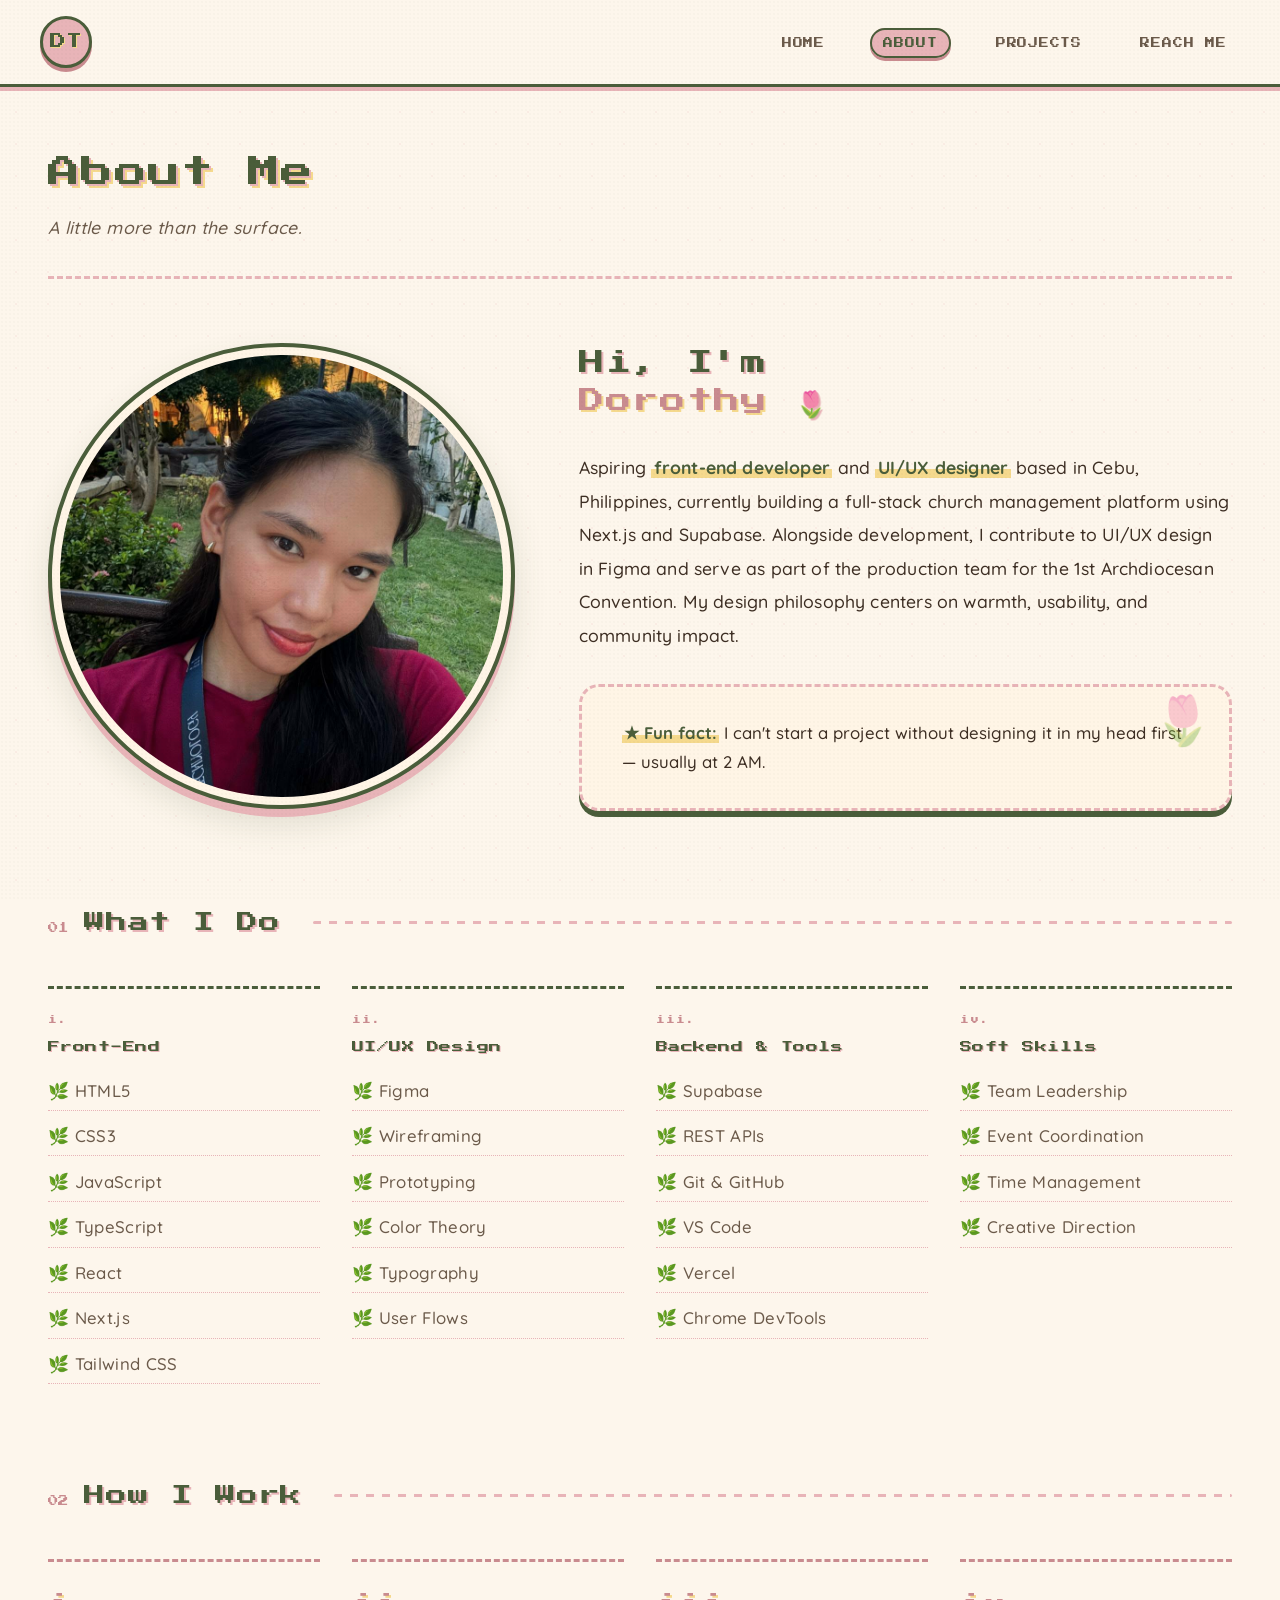
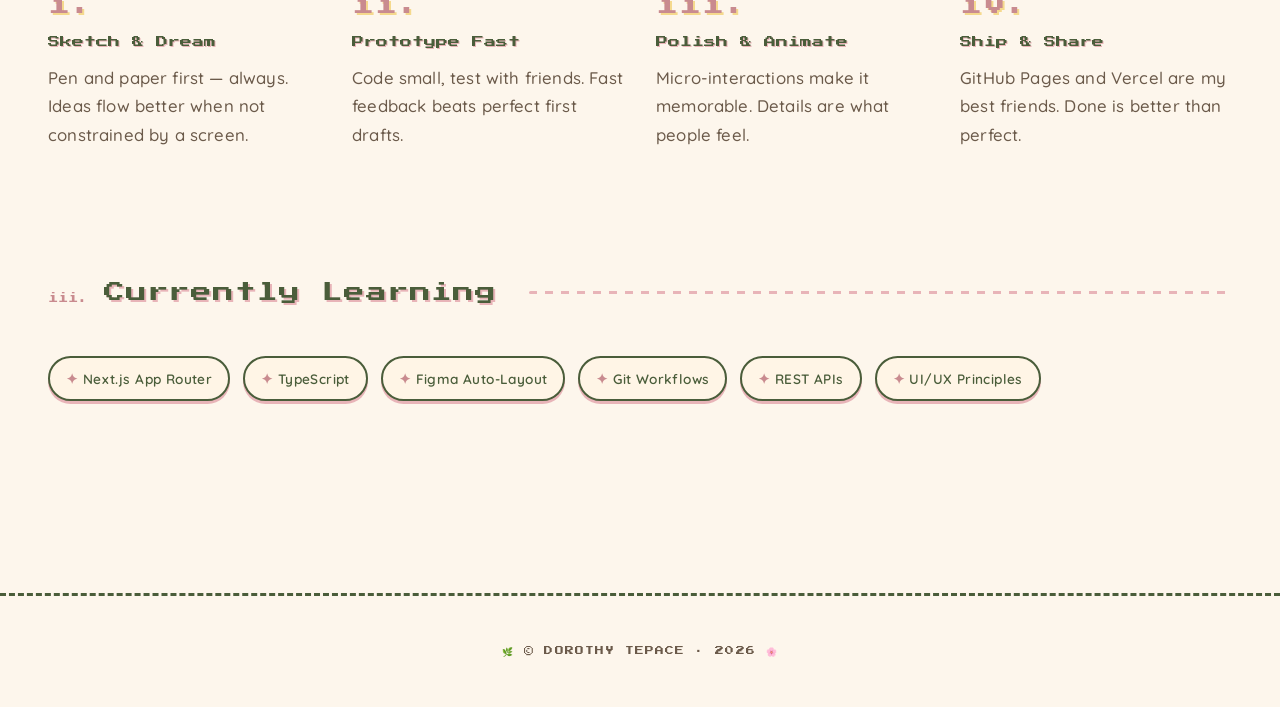
==== commit 3b9d7a7f: "auto-playing slideshow tiles for each project folder" ====
--- a/about.html
+++ b/about.html
@@ -146,25 +146,25 @@
     <section class="workflow-editorial">
 
       <div class="workflow-step reveal">
-        <div class="step-num">01</div>
+        <div class="step-num">i.</div>
         <h3>Sketch & Dream</h3>
         <p>Pen and paper first — always. Ideas flow better when not constrained by a screen.</p>
       </div>
 
       <div class="workflow-step reveal">
-        <div class="step-num">02</div>
+        <div class="step-num">ii.</div>
         <h3>Prototype Fast</h3>
         <p>Code small, test with friends. Fast feedback beats perfect first drafts.</p>
       </div>
 
       <div class="workflow-step reveal">
-        <div class="step-num">03</div>
+        <div class="step-num">iii.</div>
         <h3>Polish & Animate</h3>
         <p>Micro-interactions make it memorable. Details are what people feel.</p>
       </div>
 
       <div class="workflow-step reveal">
-        <div class="step-num">04</div>
+        <div class="step-num">iv.</div>
         <h3>Ship & Share</h3>
         <p>GitHub Pages and Vercel are my best friends. Done is better than perfect.</p>
       </div>
@@ -175,7 +175,7 @@
          CURRENTLY LEARNING
          ============================================================ -->
     <section class="section-label">
-      <span class="num">03</span>
+      <span class="num">iii.</span>
       <h2>Currently Learning</h2>
       <span class="line"></span>
     </section>
--- a/style.css
+++ b/style.css
@@ -1,8 +1,10 @@
 /* ============================================================
-   DOROTHY TEPACE · PORTFOLIO v3
-   Bold Editorial · Split Theme · Parallax-Ready
-   Palette: Dusty Rose · Warm Ivory · Deep Burgundy · Sage
+   DOROTHY TEPACE · PORTFOLIO v5 — COTTAGECORE PIXEL EDITION
+   Soft · Warm · Gentle · Pixel Fonts
    ============================================================ */
+
+/* ---------- FONTS ---------- */
+@import url('https://fonts.googleapis.com/css2?family=Press+Start+2P&family=VT323&family=Quicksand:wght@400;500;600;700&display=swap');
 
 /* ---------- RESET ---------- */
 * { margin: 0; padding: 0; box-sizing: border-box; }
@@ -10,23 +12,46 @@
 
 /* ---------- COLOR TOKENS ---------- */
 :root {
-  --ivory: #FBF6EE;
-  --ivory-warm: #F5EAD8;
-  --rose: #D9A5A0;
-  --rose-dark: #C08880;
-  --burgundy: #5C1F2B;
-  --burgundy-deep: #3E1119;
-  --sage: #A8B89C;
-  --espresso: #2E1F1A;
-  --muted: #7A6A60;
-  --white: #FFFFFF;
-
-  --font-display: 'Fraunces', 'Georgia', serif;
-  --font-body: 'Inter', -apple-system, BlinkMacSystemFont, 'Segoe UI', sans-serif;
-
-  --shadow-sm: 0 4px 12px rgba(92, 31, 43, 0.06);
-  --shadow-md: 0 12px 28px rgba(92, 31, 43, 0.12);
-  --shadow-lg: 0 30px 60px rgba(92, 31, 43, 0.18);
+  /* Background layers — warm cream tones */
+  --bg: #fdf6ec;
+  --bg-lighter: #fff9f2;
+  --bg-card: #fff5e6;
+  --bg-elevated: #f8ecd6;
+
+  /* Primary: deep moss green */
+  --moss: #4a5d3a;
+  --moss-light: #6b7d5a;
+
+  /* Accent: dusty rose */
+  --rose: #e8b4b8;
+  --rose-deep: #c98b8f;
+
+  /* Accent: butter yellow */
+  --butter: #f5d98d;
+  --butter-deep: #d4b563;
+
+  /* Accent: soft lavender */
+  --lavender: #d4b8e0;
+
+  /* Text */
+  --text: #3d2e23;
+  --text-dim: #6b5a4a;
+  --text-muted: #9a8878;
+
+  /* Borders */
+  --border: #e0d0b8;
+  --border-bright: #4a5d3a;
+
+  /* Fonts */
+  --font-pixel: 'Press Start 2P', 'Courier New', monospace;
+  --font-body: 'Quicksand', 'Segoe UI', sans-serif;
+  --font-mono: 'VT323', 'Courier New', monospace;
+
+  /* Soft shadows instead of glows */
+  --shadow-soft: 0 4px 12px rgba(74, 93, 58, 0.08);
+  --shadow-md: 0 8px 20px rgba(74, 93, 58, 0.12);
+  --shadow-lg: 0 16px 36px rgba(74, 93, 58, 0.16);
+  --shadow-warm: 0 6px 0 var(--rose-deep);
 
   --ease-out: cubic-bezier(0.22, 1, 0.36, 1);
   --ease-spring: cubic-bezier(0.34, 1.56, 0.64, 1);
@@ -35,32 +60,82 @@
 /* ---------- BASE ---------- */
 body {
   font-family: var(--font-body);
-  background: var(--ivory);
-  color: var(--espresso);
-  line-height: 1.6;
+  background: var(--bg);
+  color: var(--text);
+  line-height: 1.7;
   min-height: 100vh;
-  padding-top: 88px;
-  -webkit-font-smoothing: antialiased;
+  padding-top: 100px;
+  font-size: 17px;
+  font-weight: 500;
   overflow-x: hidden;
-}
-
+  cursor: url("data:image/svg+xml;utf8,<svg xmlns='http://www.w3.org/2000/svg' width='28' height='28' viewBox='0 0 28 28'><circle cx='14' cy='14' r='3' fill='%23e8b4b8' stroke='%234a5d3a' stroke-width='1.5'/><circle cx='14' cy='7' r='3' fill='%23e8b4b8' stroke='%234a5d3a' stroke-width='1.5'/><circle cx='21' cy='14' r='3' fill='%23e8b4b8' stroke='%234a5d3a' stroke-width='1.5'/><circle cx='14' cy='21' r='3' fill='%23e8b4b8' stroke='%234a5d3a' stroke-width='1.5'/><circle cx='7' cy='14' r='3' fill='%23e8b4b8' stroke='%234a5d3a' stroke-width='1.5'/><circle cx='14' cy='14' r='2' fill='%23f5d98d'/></svg>") 14 14, auto;
+  position: relative;
+}
+
+/* Subtle paper / linen texture overlay */
+body::after {
+  content: "";
+  position: fixed;
+  inset: 0;
+  pointer-events: none;
+  z-index: 9998;
+  background-image:
+    radial-gradient(circle, rgba(74, 93, 58, 0.025) 1px, transparent 1px);
+  background-size: 4px 4px;
+  opacity: 0.9;
+  mix-blend-mode: multiply;
+}
+
+/* Soft dotted grid pattern */
+body::before {
+  content: "";
+  position: fixed;
+  inset: 0;
+  pointer-events: none;
+  z-index: -1;
+  background-image:
+    radial-gradient(circle, rgba(232, 180, 184, 0.15) 1.5px, transparent 1.5px);
+  background-size: 32px 32px;
+}
+
+/* ---------- TYPOGRAPHY ---------- */
 h1, h2, h3, h4 {
-  font-family: var(--font-display);
-  font-weight: 600;
-  letter-spacing: -0.02em;
-  color: var(--burgundy);
-  line-height: 1.05;
-}
-
-h1 { font-weight: 700; letter-spacing: -0.04em; }
-h2 { font-weight: 600; }
-h3 { font-weight: 600; }
-
-p { color: var(--espresso); }
-a { color: var(--burgundy); text-decoration: none; transition: color 0.25s var(--ease-out); }
-a:hover { color: var(--rose-dark); }
-
-::selection { background: var(--rose); color: var(--burgundy); }
+  font-family: var(--font-pixel);
+  font-weight: 400;
+  letter-spacing: 0;
+  color: var(--moss);
+  line-height: 1.5;
+  text-shadow: 2px 2px 0 var(--rose);
+}
+
+h1 { font-size: clamp(1.2rem, 3vw, 2rem); }
+h2 { font-size: clamp(1rem, 2.2vw, 1.6rem); }
+h3 { font-size: clamp(0.85rem, 1.6vw, 1.1rem); }
+h4 { font-size: 0.75rem; }
+
+p {
+  font-family: var(--font-body);
+  font-size: 1.05rem;
+  color: var(--text-dim);
+  line-height: 1.8;
+  letter-spacing: 0.01em;
+  font-weight: 500;
+}
+
+a {
+  color: var(--rose-deep);
+  text-decoration: none;
+  transition: all 0.2s var(--ease-out);
+}
+
+a:hover {
+  color: var(--moss);
+}
+
+::selection {
+  background: var(--rose);
+  color: var(--moss);
+}
 
 /* ============================================================
    TOP NAVIGATION
@@ -69,14 +144,15 @@
   position: fixed;
   top: 0; left: 0; right: 0;
   z-index: 100;
-  background: rgba(251, 246, 238, 0.85);
-  backdrop-filter: blur(14px);
-  -webkit-backdrop-filter: blur(14px);
-  border-bottom: 1px solid rgba(217, 165, 160, 0.2);
-  padding: 1.1rem 2.5rem;
+  background: rgba(253, 246, 236, 0.95);
+  backdrop-filter: blur(10px);
+  -webkit-backdrop-filter: blur(10px);
+  border-bottom: 3px solid var(--moss);
+  padding: 1rem 2.5rem;
   display: flex;
   justify-content: space-between;
   align-items: center;
+  box-shadow: 0 4px 0 var(--rose);
   transition: transform 0.4s var(--ease-out), opacity 0.4s var(--ease-out);
 }
 
@@ -86,80 +162,67 @@
   pointer-events: none;
 }
 
-/* Dark pages override */
-body.dark-page .top-nav {
-  background: rgba(62, 17, 25, 0.85);
-  border-bottom: 1px solid rgba(217, 165, 160, 0.15);
-}
-
-body.dark-page .nav-links a {
-  color: var(--ivory);
-}
-
-body.dark-page .nav-links a.active { color: var(--rose); }
-
-body.dark-page .brand {
-  color: var(--ivory);
-  border-color: var(--rose);
-  background: rgba(217, 165, 160, 0.15);
-}
-
 .brand {
-  font-family: var(--font-display);
-  font-weight: 700;
-  font-size: 1.1rem;
-  color: var(--burgundy);
-  letter-spacing: 0.04em;
+  font-family: var(--font-pixel);
+  font-weight: 400;
+  font-size: 1rem;
+  color: var(--moss);
+  letter-spacing: 0.02em;
   display: inline-flex;
   align-items: center;
   justify-content: center;
-  width: 48px;
-  height: 48px;
+  width: 52px;
+  height: 52px;
   border-radius: 50%;
-  background: rgba(217, 165, 160, 0.18);
-  border: 2px solid var(--rose);
+  background: var(--rose);
+  border: 3px solid var(--moss);
+  box-shadow: 0 4px 0 var(--rose-deep);
   transition: all 0.3s var(--ease-out);
+  text-shadow: 1px 1px 0 var(--butter);
 }
 
 .brand:hover {
-  background: var(--burgundy);
-  color: var(--ivory);
-  transform: scale(1.05) rotate(-4deg);
+  background: var(--butter);
+  transform: translateY(-2px) rotate(-6deg);
+  box-shadow: 0 6px 0 var(--butter-deep);
 }
 
 .nav-links {
   display: flex;
-  gap: 2.2rem;
+  gap: 2rem;
   list-style: none;
 }
 
 .nav-links a {
-  font-family: var(--font-body);
-  font-weight: 500;
-  font-size: 0.9rem;
-  color: var(--espresso);
+  font-family: var(--font-pixel);
+  font-weight: 400;
+  font-size: 0.62rem;
+  color: var(--text-dim);
   position: relative;
-  padding: 0.3rem 0;
-  letter-spacing: 0.01em;
+  padding: 0.5rem 0.7rem;
+  letter-spacing: 0.08em;
   text-transform: uppercase;
-}
-
-.nav-links a::after {
-  content: "";
-  position: absolute;
-  left: 0; bottom: -2px;
-  width: 0; height: 2px;
+  transition: all 0.2s var(--ease-out);
+  border: 2px solid transparent;
+  border-radius: 30px;
+}
+
+.nav-links a:hover {
+  color: var(--moss);
+  border-color: var(--rose);
+  background: rgba(232, 180, 184, 0.2);
+  transform: translateY(-1px);
+}
+
+.nav-links a.active {
+  color: var(--moss);
   background: var(--rose);
-  transition: width 0.3s var(--ease-out);
-}
-
-.nav-links a:hover::after,
-.nav-links a.active::after { width: 100%; }
-
-.nav-links a.active { color: var(--burgundy); font-weight: 600; }
+  border-color: var(--moss);
+  box-shadow: 0 3px 0 var(--rose-deep);
+}
 
 /* ============================================================
-   SIDE NAVIGATION — appears on scroll
+   SIDE NAVIGATION
    ============================================================ */
 .side-nav {
   position: fixed;
@@ -168,15 +231,15 @@
   transform: translateY(-50%) translateX(-200%);
   display: flex;
   flex-direction: column;
-  gap: 0.4rem;
+  gap: 0.5rem;
   z-index: 99;
-  padding: 0.9rem 0.6rem;
-  background: rgba(255, 255, 255, 0.95);
-  backdrop-filter: blur(12px);
-  -webkit-backdrop-filter: blur(12px);
-  border-radius: 60px;
-  box-shadow: var(--shadow-md);
-  border: 1px solid rgba(217, 165, 160, 0.35);
+  padding: 1rem 0.7rem;
+  background: rgba(255, 249, 242, 0.95);
+  backdrop-filter: blur(10px);
+  -webkit-backdrop-filter: blur(10px);
+  border-radius: 40px;
+  border: 3px solid var(--moss);
+  box-shadow: 0 6px 0 var(--rose);
   transition: transform 0.5s var(--ease-spring), opacity 0.4s var(--ease-out);
   opacity: 0;
   pointer-events: none;
@@ -190,53 +253,36 @@
   visibility: visible;
 }
 
-body.dark-page .side-nav {
-  background: rgba(62, 17, 25, 0.9);
-  border-color: rgba(217, 165, 160, 0.25);
-}
-
 .side-link {
   display: flex;
   align-items: center;
   justify-content: center;
-  padding: 0.7rem 1.4rem;
-  border-radius: 40px;
+  padding: 0.65rem 1.1rem;
+  border-radius: 30px;
   text-decoration: none;
-  color: var(--burgundy);
-  font-family: var(--font-body);
-  font-weight: 500;
-  font-size: 0.85rem;
-  letter-spacing: 0.02em;
+  color: var(--text-dim);
+  font-family: var(--font-pixel);
+  font-weight: 400;
+  font-size: 0.55rem;
+  letter-spacing: 0.08em;
   white-space: nowrap;
-  transition: all 0.25s var(--ease-out);
+  transition: all 0.2s var(--ease-out);
   text-transform: uppercase;
-}
-
-body.dark-page .side-link { color: var(--ivory); }
-
-.side-link .nav-label {
-  opacity: 1;
-  max-width: none;
-  overflow: visible;
-  white-space: nowrap;
+  border: 2px solid transparent;
 }
 
 .side-link:hover {
   background: var(--rose);
-  color: var(--burgundy);
-  transform: translateX(4px);
+  color: var(--moss);
+  transform: translateX(3px);
+  border-color: var(--moss);
 }
 
 .side-link.active {
-  background: var(--burgundy);
-  color: var(--ivory);
-  font-weight: 600;
-  box-shadow: 0 6px 18px rgba(92, 31, 43, 0.3);
-}
-
-body.dark-page .side-link.active {
-  background: var(--rose);
-  color: var(--burgundy);
+  background: var(--moss);
+  color: var(--butter);
+  border-color: var(--butter-deep);
+  box-shadow: 0 3px 0 var(--moss);
 }
 
 /* ============================================================
@@ -248,113 +294,165 @@
   padding: 3rem 3rem 6rem;
 }
 
-.page-header {
-  margin-bottom: 4rem;
-  padding-bottom: 2rem;
-  border-bottom: 1px solid rgba(217, 165, 160, 0.35);
-}
-
-.page-header h1 {
-  font-size: clamp(3rem, 8vw, 6rem);
-  margin-bottom: 1rem;
-  letter-spacing: -0.04em;
-}
-
-.page-subtitle {
-  color: var(--muted);
-  font-size: 1.15rem;
-  font-style: italic;
-  font-family: var(--font-display);
-  font-weight: 400;
+/* ============================================================
+   HOME — HERO HEADER
+   ============================================================ */
+.home-header {
+  display: flex;
+  flex-wrap: wrap;
+  align-items: flex-end;
+  justify-content: space-between;
+  gap: 2rem;
+  padding: 2rem 0 2.5rem;
+  border-bottom: 3px dashed var(--rose);
+  margin-bottom: 3rem;
+  position: relative;
+}
+
+.home-header::after {
+  content: "🌷";
+  position: absolute;
+  bottom: -18px;
+  left: 50%;
+  transform: translateX(-50%);
+  font-size: 1.8rem;
+  background: var(--bg);
+  padding: 0 0.8rem;
+}
+
+.home-header-left h1 {
+  font-family: var(--font-pixel);
+  font-size: clamp(1rem, 2.2vw, 1.6rem);
+  line-height: 1.6;
+  letter-spacing: 0.04em;
+  margin-bottom: 1.2rem;
+  color: var(--moss);
+  text-shadow:
+    2px 2px 0 var(--rose),
+    4px 4px 0 var(--butter);
+}
+
+.home-header-left h1 .accent {
+  color: var(--rose-deep);
+  font-style: normal;
+  text-shadow:
+    2px 2px 0 var(--butter),
+    4px 4px 0 var(--moss-light);
+}
+
+.home-header-left .role {
+  font-family: var(--font-body);
+  font-size: 1.1rem;
+  color: var(--text-dim);
+  letter-spacing: 0.01em;
   max-width: 55ch;
-}
-
-body.dark-page {
-  background: var(--burgundy-deep);
-  color: var(--ivory);
-}
-
-body.dark-page .page-header {
-  border-bottom-color: rgba(217, 165, 160, 0.25);
-}
-
-body.dark-page .page-header h1,
-body.dark-page .page-header .page-subtitle {
-  color: var(--ivory);
-}
-
-/* ============================================================
-   HOME — EDITORIAL HERO (GIANT NAME)
-   ============================================================ */
-.hero-editorial {
+  margin-bottom: 0.6rem;
+  font-weight: 500;
+}
+
+.home-header-right {
+  display: flex;
+  gap: 2rem;
+  align-items: flex-start;
+}
+
+.home-header-right > div {
+  display: flex;
+  flex-direction: column;
+  gap: 0.2rem;
+}
+
+.home-header-right .meta-label {
+  font-family: var(--font-pixel);
+  font-size: 0.5rem;
+  letter-spacing: 0.12em;
+  text-transform: uppercase;
+  color: var(--rose-deep);
+  font-weight: 400;
+}
+
+.home-header-right .meta-value {
+  font-family: var(--font-body);
+  font-size: 1.05rem;
+  color: var(--moss);
+  font-weight: 600;
+  letter-spacing: 0.02em;
+}
+
+/* XP BAR — cozy version */
+.xp-bar {
+  display: flex;
+  align-items: center;
+  gap: 1rem;
+  margin-top: 1rem;
+  font-family: var(--font-pixel);
+  font-size: 0.5rem;
+  color: var(--rose-deep);
+  letter-spacing: 0.1em;
+}
+
+.xp-bar::before {
+  content: "🌱";
+  font-size: 1.2rem;
+}
+
+.xp-bar-track {
+  flex: 1;
+  max-width: 240px;
+  height: 18px;
+  background: var(--bg-card);
+  border: 3px solid var(--moss);
+  border-radius: 20px;
+  box-shadow: 0 3px 0 var(--rose);
   position: relative;
-  min-height: 82vh;
-  display: flex;
-  flex-direction: column;
-  justify-content: center;
-  padding: 2rem 0 4rem;
   overflow: hidden;
 }
 
-.hero-name-giant {
-  font-family: var(--font-display);
-  font-weight: 700;
-  font-size: clamp(4rem, 16vw, 16rem);
-  line-height: 0.88;
-  letter-spacing: -0.055em;
-  color: var(--burgundy);
-  margin-bottom: 1.5rem;
-  font-variation-settings: "opsz" 144, "SOFT" 30;
-}
-
-.hero-name-giant .accent {
-  color: var(--rose-dark);
-  font-style: italic;
-}
-
-.hero-meta-row {
-  display: flex;
-  flex-wrap: wrap;
-  gap: 3rem;
-  align-items: center;
-  justify-content: space-between;
-  margin-top: 2rem;
-  padding-top: 2rem;
-  border-top: 1px solid rgba(217, 165, 160, 0.35);
-}
-
-.hero-tagline-block {
-  display: flex;
-  flex-direction: column;
-  gap: 0.4rem;
-}
-
-.hero-tagline-label {
-  font-size: 0.72rem;
-  letter-spacing: 0.15em;
-  text-transform: uppercase;
-  color: var(--muted);
-  font-weight: 600;
-}
-
+.xp-bar-fill {
+  height: 100%;
+  width: 68%;
+  background: repeating-linear-gradient(
+    90deg,
+    var(--rose) 0,
+    var(--rose) 6px,
+    var(--butter) 6px,
+    var(--butter) 12px
+  );
+  border-radius: 12px;
+  animation: xp-shimmer 3s linear infinite;
+}
+
+@keyframes xp-shimmer {
+  0% { background-position: 0 0; }
+  100% { background-position: 24px 0; }
+}
+
+/* Typing animation */
 .hero-typing {
   display: inline-flex;
   align-items: baseline;
   gap: 0.15rem;
-  font-family: var(--font-body);
-  font-size: 1.15rem;
-  font-weight: 500;
-  color: var(--rose-dark);
+  font-family: var(--font-pixel);
+  font-size: 0.62rem;
+  font-weight: 400;
+  color: var(--rose-deep);
+  margin-top: 0.6rem;
+  letter-spacing: 0.05em;
+}
+
+.hero-typing::before {
+  content: "♡ ";
+  color: var(--rose);
 }
 
 .typing-text {
-  color: var(--burgundy);
-  font-weight: 600;
-  letter-spacing: 0.01em;
+  color: var(--moss);
+  font-weight: 400;
+  letter-spacing: 0.05em;
 }
 
 .typing-cursor {
-  color: var(--burgundy);
+  color: var(--rose-deep);
   font-weight: 400;
   animation: blink 1s steps(2, start) infinite;
   display: inline-block;
@@ -365,389 +463,280 @@
   51%, 100% { opacity: 0; }
 }
 
-.hero-avatar-mini {
-  width: 120px;
-  height: 120px;
-  border-radius: 50%;
-  padding: 5px;
-  background: linear-gradient(135deg, var(--rose), var(--sage));
-  box-shadow: var(--shadow-md);
-  flex-shrink: 0;
-}
-
-.hero-avatar-mini img {
-  width: 100%; height: 100%;
-  border-radius: 50%;
+/* ============================================================
+   GALLERY GRID — COZY TILES
+   ============================================================ */
+.gallery-grid {
+  display: grid;
+  grid-template-columns: repeat(auto-fit, minmax(360px, 1fr));
+  gap: 1.8rem;
+  margin-bottom: 6rem;
+}
+
+.gallery-tile {
+  position: relative;
+  aspect-ratio: 4 / 3;
+  border-radius: 24px;
+  overflow: hidden;
+  cursor: pointer;
+  background: var(--bg-card);
+  border: 3px solid var(--moss);
+  transition: all 0.3s var(--ease-out);
+  text-decoration: none;
+  display: flex;
+  align-items: center;
+  justify-content: center;
+  box-shadow: 0 6px 0 var(--rose), 0 12px 24px rgba(74, 93, 58, 0.15);
+}
+
+.gallery-tile:hover {
+  transform: translateY(-6px);
+  box-shadow: 0 10px 0 var(--butter), 0 20px 36px rgba(74, 93, 58, 0.2);
+  border-color: var(--rose-deep);
+}
+
+/* Tiny flower accent in corner */
+.gallery-tile::after {
+  content: "✿";
+  position: absolute;
+  top: 0.8rem;
+  left: 0.9rem;
+  font-size: 1.4rem;
+  color: var(--rose);
+  opacity: 0.75;
+  transition: all 0.3s var(--ease-out);
+  z-index: 4;
+  pointer-events: none;
+  text-shadow: 1px 1px 0 var(--moss);
+}
+
+.gallery-tile:hover::after {
+  opacity: 1;
+  transform: scale(1.2) rotate(15deg);
+  color: var(--butter);
+}
+
+/* Image inside tile */
+.gallery-tile img {
+  position: absolute;
+  inset: 0;
+  width: 100%;
+  height: 100%;
   object-fit: cover;
-  display: block;
-  border: 3px solid var(--ivory);
-}
-
-.hero-scroll-cue {
-  display: flex;
-  align-items: center;
-  gap: 0.7rem;
-  font-size: 0.75rem;
-  letter-spacing: 0.15em;
-  text-transform: uppercase;
-  color: var(--muted);
-  font-weight: 600;
-}
-
-.hero-scroll-cue .arrow {
-  display: inline-block;
-  animation: bounce-down 2s ease-in-out infinite;
-  font-size: 1rem;
-}
-
-@keyframes bounce-down {
-  0%, 100% { transform: translateY(0); }
-  50% { transform: translateY(6px); }
-}
-
-/* ============================================================
-   SECTION HEADINGS (editorial)
-   ============================================================ */
-.section-label {
-  display: flex;
-  align-items: baseline;
-  gap: 1rem;
-  margin-bottom: 3rem;
-}
-
-.section-label .num {
-  font-family: var(--font-display);
-  font-size: 1.2rem;
-  font-weight: 400;
-  color: var(--rose-dark);
-  font-style: italic;
-}
-
-.section-label h2 {
-  font-size: clamp(2rem, 4vw, 3rem);
-  letter-spacing: -0.03em;
-}
-
-.section-label .line {
-  flex: 1;
-  height: 1px;
-  background: rgba(217, 165, 160, 0.4);
-  margin-left: 1rem;
-  align-self: center;
-}
-
-/* ============================================================
-   PROJECT BANNERS — full-width horizontal
-   ============================================================ */
-.banner-list {
-  display: flex;
-  flex-direction: column;
-  gap: 1.5rem;
-  margin-bottom: 6rem;
-}
-
-.banner-item {
-  display: grid;
-  grid-template-columns: 80px 1fr auto;
-  gap: 2rem;
-  align-items: center;
-  padding: 2.2rem 2.5rem;
-  background: var(--white);
-  border-radius: 2rem;
-  text-decoration: none;
-  color: var(--espresso);
-  box-shadow: var(--shadow-sm);
-  border: 1px solid rgba(217, 165, 160, 0.25);
-  transition: all 0.4s var(--ease-out);
-  position: relative;
-  overflow: hidden;
-}
-
-.banner-item::before {
+  transition: transform 0.7s var(--ease-out);
+  opacity: 0.3;
+  filter: sepia(0.15) saturate(0.9);
+}
+
+.gallery-tile:hover img {
+  transform: scale(1.05);
+  opacity: 0.4;
+  filter: sepia(0.1) saturate(1);
+}
+
+/* Overlay gradient */
+.gallery-tile::before {
   content: "";
   position: absolute;
-  left: 0; top: 0;
-  width: 6px; height: 100%;
-  background: var(--rose);
-  transform: scaleY(0);
-  transform-origin: bottom;
-  transition: transform 0.4s var(--ease-out);
-}
-
-.banner-item:hover {
-  transform: translateX(8px);
-  box-shadow: var(--shadow-md);
-  border-color: var(--rose);
-}
-
-.banner-item:hover::before { transform: scaleY(1); }
-
-.banner-icon {
-  font-size: 2.8rem;
-  transition: transform 0.4s var(--ease-spring);
-}
-
-.banner-item:hover .banner-icon {
-  transform: scale(1.15) rotate(-6deg);
-}
-
-.banner-content h3 {
-  font-size: clamp(1.5rem, 3vw, 2.2rem);
-  margin-bottom: 0.4rem;
-  letter-spacing: -0.02em;
-}
-
-.banner-content p {
-  color: var(--muted);
-  font-size: 0.95rem;
-  max-width: 60ch;
-  margin-bottom: 0.8rem;
-}
-
-.banner-tags {
-  display: flex;
-  flex-wrap: wrap;
-  gap: 0.5rem;
-}
-
-.banner-tags span {
-  background: rgba(217, 165, 160, 0.15);
-  color: var(--burgundy);
-  padding: 0.25rem 0.85rem;
-  border-radius: 30px;
-  font-size: 0.72rem;
-  font-weight: 500;
-  letter-spacing: 0.02em;
-}
-
-.banner-arrow {
-  font-size: 1.5rem;
-  color: var(--rose);
-  transition: all 0.4s var(--ease-out);
-  font-family: var(--font-display);
-}
-
-.banner-item:hover .banner-arrow {
-  color: var(--burgundy);
-  transform: translateX(6px);
-}
-
-/* ============================================================
-   BEYOND CODE — HORIZONTAL FILMSTRIP
-   ============================================================ */
-.beyond-code {
-  margin-bottom: 6rem;
-}
-
-.filmstrip-wrap {
+  inset: 0;
+  background: linear-gradient(
+    to bottom,
+    rgba(253, 246, 236, 0.9) 0%,
+    rgba(253, 246, 236, 0.75) 50%,
+    rgba(253, 246, 236, 0.9) 100%
+  );
+  z-index: 2;
+  transition: background 0.4s var(--ease-out);
+}
+
+.gallery-tile:hover::before {
+  background: linear-gradient(
+    to bottom,
+    rgba(253, 246, 236, 0.85) 0%,
+    rgba(255, 245, 230, 0.7) 50%,
+    rgba(253, 246, 236, 0.85) 100%
+  );
+}
+
+/* Content */
+.gallery-tile-content {
   position: relative;
-  margin: 0 -3rem;
-  padding: 0 3rem;
-  overflow-x: auto;
-  overflow-y: hidden;
-  scrollbar-width: none;
-  -ms-overflow-style: none;
-  scroll-snap-type: x mandatory;
-  cursor: grab;
-}
-
-.filmstrip-wrap::-webkit-scrollbar { display: none; }
-
-.filmstrip-wrap.active { cursor: grabbing; }
-
-.filmstrip {
-  display: flex;
-  gap: 1.5rem;
-  padding: 1rem 0 2rem;
-  width: max-content;
-}
-
-.film-tile {
-  flex: 0 0 auto;
-  width: 320px;
-  height: 400px;
-  border-radius: 1.5rem;
-  overflow: hidden;
-  cursor: pointer;
-  position: relative;
-  scroll-snap-align: center;
-  box-shadow: var(--shadow-sm);
-  transition: all 0.5s var(--ease-out);
-  border: 2px solid transparent;
-}
-
-.film-tile:hover {
-  transform: scale(1.02) translateY(-6px);
-  box-shadow: var(--shadow-lg);
-  border-color: var(--rose);
-}
-
-.film-tile img {
-  width: 100%; height: 100%;
-  object-fit: cover;
-  display: block;
-  transition: transform 0.6s var(--ease-out);
-}
-
-.film-tile:hover img { transform: scale(1.08); }
-
-.film-tile::after {
-  content: attr(data-caption);
-  position: absolute;
-  bottom: 0; left: 0; right: 0;
-  padding: 1.5rem 1.2rem 1.2rem;
-  background: linear-gradient(to top, rgba(62, 17, 25, 0.95), rgba(62, 17, 25, 0.6), transparent);
-  color: var(--ivory);
-  font-family: var(--font-display);
-  font-size: 1.05rem;
-  font-weight: 500;
-  letter-spacing: -0.01em;
-  opacity: 0;
-  transform: translateY(20px);
-  transition: all 0.4s var(--ease-out);
-}
-
-.film-tile:hover::after {
-  opacity: 1;
-  transform: translateY(0);
-}
-
-.filmstrip-hint {
-  text-align: center;
-  font-size: 0.75rem;
-  letter-spacing: 0.15em;
-  text-transform: uppercase;
-  color: var(--muted);
-  font-weight: 600;
-  margin-top: 1rem;
-}
-
-.filmstrip-hint .arrow {
-  display: inline-block;
-  animation: bounce-right 2s ease-in-out infinite;
-}
-
-@keyframes bounce-right {
-  0%, 100% { transform: translateX(0); }
-  50% { transform: translateX(8px); }
-}
-
-/* ============================================================
-   CTA BUTTONS
-   ============================================================ */
-.cta-row {
-  display: flex;
-  flex-wrap: wrap;
-  gap: 1rem;
-  margin-top: 1rem;
-}
-
-.btn {
-  display: inline-flex;
-  align-items: center;
-  gap: 0.6rem;
-  padding: 1.1rem 2.4rem;
-  border-radius: 60px;
-  font-family: var(--font-body);
-  font-weight: 600;
-  font-size: 0.9rem;
-  letter-spacing: 0.05em;
-  text-transform: uppercase;
-  border: 2px solid transparent;
-  cursor: pointer;
-  transition: all 0.3s var(--ease-out);
-  text-decoration: none;
-}
-
-.btn-primary {
-  background: var(--burgundy);
-  color: var(--ivory);
-  box-shadow: 0 8px 0 var(--rose-dark);
-}
-
-.btn-primary:hover {
-  background: var(--rose-dark);
-  transform: translateY(-3px);
-  box-shadow: 0 11px 0 var(--burgundy);
-}
-
-.btn-secondary {
-  background: transparent;
-  color: var(--burgundy);
-  border-color: var(--burgundy);
-}
-
-.btn-secondary:hover {
-  background: var(--burgundy);
-  color: var(--ivory);
-  transform: translateY(-3px);
-}
-
-/* ============================================================
-   SPLASH OVERLAY
-   ============================================================ */
-.splash-overlay {
-  position: fixed;
-  inset: 0;
-  background: var(--ivory);
-  z-index: 9999;
-  display: flex;
+  z-index: 3;
+  display: flex;
+  flex-direction: column;
   align-items: center;
   justify-content: center;
-  transition: opacity 0.8s var(--ease-out);
-}
-
-.splash-overlay.fade-out { opacity: 0; pointer-events: none; }
-
-.splash-overlay .splash-stage { text-align: center; position: relative; }
-
-.splash-overlay .splash-dot {
-  width: 24px; height: 24px;
-  background: var(--rose);
-  border-radius: 50%;
-  margin: 0 auto 2.5rem;
-  animation: bloom 2.6s cubic-bezier(0.4, 0, 0.2, 1) forwards;
-  box-shadow: 0 0 0 0 rgba(217, 165, 160, 0.6);
-}
-
-@keyframes bloom {
-  0%   { transform: scale(1);   box-shadow: 0 0 0 0 rgba(217, 165, 160, 0.6); }
-  40%  { transform: scale(9);   box-shadow: 0 0 0 24px rgba(217, 165, 160, 0.15); }
-  70%  { transform: scale(16);  box-shadow: 0 0 0 48px rgba(217, 165, 160, 0); }
-  100% { transform: scale(1);   opacity: 0; }
-}
-
-.splash-overlay .splash-name {
-  font-family: var(--font-display);
-  font-size: clamp(2.5rem, 6vw, 4.5rem);
-  font-weight: 700;
-  color: var(--burgundy);
+  text-align: center;
+  gap: 0.8rem;
+  padding: 2.5rem;
+  width: 100%;
+}
+
+.gallery-tile-index {
+  font-family: var(--font-pixel);
+  font-style: normal;
+  font-size: 0.55rem;
+  color: var(--rose-deep);
   letter-spacing: 0.15em;
-  opacity: 0;
-  animation: fadeUp 1.3s var(--ease-out) 1.4s forwards;
-  margin-bottom: 1rem;
-  font-variation-settings: "opsz" 144, "SOFT" 40;
-}
-
-.splash-overlay .splash-tagline {
+  opacity: 0.9;
+  margin: 0;
+}
+
+.gallery-tile-index::before {
+  content: "✦ ";
+  color: var(--butter-deep);
+}
+
+.gallery-tile-index::after {
+  content: " ✦";
+  color: var(--butter-deep);
+}
+
+.gallery-tile h3 {
+  font-family: var(--font-pixel);
+  font-size: clamp(0.75rem, 1.4vw, 0.95rem);
+  font-weight: 400;
+  color: var(--moss);
+  letter-spacing: 0.03em;
+  line-height: 1.5;
+  margin: 0;
+  max-width: 18ch;
+  text-shadow:
+    2px 2px 0 var(--rose);
+  transition: transform 0.4s var(--ease-out);
+}
+
+.gallery-tile:hover h3 {
+  transform: translateY(-2px);
+  color: var(--rose-deep);
+  text-shadow: 2px 2px 0 var(--butter);
+}
+
+.gallery-tile-meta {
   font-family: var(--font-body);
   font-size: 0.85rem;
-  color: var(--rose-dark);
-  letter-spacing: 0.4em;
+  letter-spacing: 0.12em;
   text-transform: uppercase;
+  color: var(--text-dim);
+  font-weight: 600;
+  opacity: 0.9;
+  margin: 0;
+}
+
+/* Tags */
+.gallery-tile-tags {
+  display: flex;
+  flex-wrap: wrap;
+  justify-content: center;
+  gap: 0.5rem;
+  margin-top: 0.8rem;
+  max-height: 0;
+  overflow: hidden;
   opacity: 0;
-  animation: fadeUp 1s var(--ease-out) 2.3s forwards;
-  font-weight: 500;
-}
-
-@keyframes fadeUp {
-  from { opacity: 0; transform: translateY(20px); }
-  to   { opacity: 1; transform: translateY(0); }
+  transition: max-height 0.4s var(--ease-out), opacity 0.3s var(--ease-out), margin-top 0.4s var(--ease-out);
+}
+
+.gallery-tile:hover .gallery-tile-tags {
+  max-height: 60px;
+  opacity: 1;
+}
+
+.gallery-tile-tags span {
+  background: var(--bg-lighter);
+  color: var(--moss);
+  padding: 0.35rem 0.75rem;
+  border-radius: 20px;
+  font-family: var(--font-body);
+  font-size: 0.7rem;
+  font-weight: 600;
+  letter-spacing: 0.03em;
+  border: 2px solid var(--rose);
+}
+
+/* ============================================================
+   PLACEHOLDER TILES
+   ============================================================ */
+.gallery-tile.placeholder {
+  background:
+    radial-gradient(circle at 50% 35%, rgba(232, 180, 184, 0.4), transparent 60%),
+    linear-gradient(135deg, var(--bg-card) 0%, var(--bg-elevated) 100%);
+}
+
+.gallery-tile.placeholder::before {
+  background: radial-gradient(circle at 50% 35%, rgba(245, 217, 141, 0.2), transparent 70%);
+}
+
+.gallery-tile.placeholder::after {
+  content: "🌼";
+  font-size: 1.4rem;
+  color: var(--butter-deep);
+}
+
+.gallery-tile.placeholder .gallery-tile-content::before {
+  content: attr(data-icon);
+  display: block;
+  font-size: 3.5rem;
+  line-height: 1;
+  margin-bottom: 0.6rem;
+  filter: drop-shadow(2px 3px 0 var(--rose));
+  transition: transform 0.5s var(--ease-spring);
+}
+
+.gallery-tile.placeholder:hover .gallery-tile-content::before {
+  transform: scale(1.15) rotate(-8deg);
+}
+
+/* ============================================================
+   FOOTER
+   ============================================================ */
+.site-footer {
+  text-align: center;
+  padding: 3rem 1rem;
+  color: var(--text-dim);
+  font-family: var(--font-pixel);
+  font-size: 0.55rem;
+  border-top: 3px dashed var(--moss);
+  letter-spacing: 0.12em;
+  text-transform: uppercase;
+}
+
+.site-footer::before {
+  content: "🌿 ";
+  color: var(--moss);
+}
+
+.site-footer::after {
+  content: " 🌸";
+  color: var(--rose);
 }
 
 /* ============================================================
    ABOUT PAGE
    ============================================================ */
+.page-header {
+  margin-bottom: 4rem;
+  padding-bottom: 2rem;
+  border-bottom: 3px dashed var(--rose);
+}
+
+.page-header h1 {
+  font-size: clamp(1.2rem, 3vw, 2rem);
+  margin-bottom: 1rem;
+  letter-spacing: 0.04em;
+  color: var(--moss);
+  text-shadow: 2px 2px 0 var(--rose), 4px 4px 0 var(--butter);
+}
+
+.page-subtitle {
+  font-family: var(--font-body);
+  color: var(--text-dim);
+  font-size: 1.1rem;
+  font-style: italic;
+  font-weight: 500;
+  max-width: 55ch;
+  letter-spacing: 0.02em;
+}
+
 .about-hero {
   display: grid;
   grid-template-columns: 1fr 1.4fr;
@@ -764,60 +753,86 @@
 .about-photo {
   width: 100%;
   aspect-ratio: 1;
-  border-radius: 2rem;
+  border-radius: 50%;
   padding: 8px;
-  background: linear-gradient(135deg, var(--rose), var(--sage));
-  box-shadow: var(--shadow-lg);
+  background: var(--bg-card);
+  border: 4px solid var(--moss);
+  box-shadow: 0 8px 0 var(--rose), 0 16px 32px rgba(74, 93, 58, 0.15);
 }
 
 .about-photo img {
   width: 100%; height: 100%;
   object-fit: cover;
-  border-radius: 1.6rem;
+  border-radius: 50%;
   display: block;
+  filter: sepia(0.08) saturate(1.05);
 }
 
 .about-story-col h1 {
-  font-size: clamp(2.5rem, 5vw, 4rem);
+  font-size: clamp(1rem, 2.4vw, 1.6rem);
   margin-bottom: 2rem;
-  letter-spacing: -0.03em;
+  letter-spacing: 0.04em;
+  color: var(--moss);
+  text-shadow: 2px 2px 0 var(--rose);
+}
+
+.about-story-col h1 em {
+  color: var(--rose-deep);
+  font-style: normal;
+  text-shadow: 2px 2px 0 var(--butter);
 }
 
 .about-story-col p {
-  font-size: 1.15rem;
-  line-height: 1.8;
-  color: var(--espresso);
+  font-size: 1.1rem;
+  line-height: 1.9;
+  color: var(--text);
   margin-bottom: 1.4rem;
   max-width: 60ch;
-}
-
-.about-story-col strong { color: var(--burgundy); font-weight: 600; }
-.about-story-col em { color: var(--rose-dark); font-style: italic; }
+  font-weight: 500;
+}
+
+.about-story-col strong {
+  color: var(--moss);
+  font-weight: 700;
+  background: linear-gradient(transparent 60%, var(--butter) 60%);
+  padding: 0 0.15rem;
+}
+
+.about-story-col em {
+  color: var(--rose-deep);
+  font-style: italic;
+}
 
 .fun-fact-box {
   margin-top: 2rem;
-  padding: 1.8rem 2rem;
-  background: var(--burgundy);
-  color: var(--ivory);
-  border-radius: 1.5rem;
+  padding: 2rem 2rem 2rem 2.5rem;
+  background: var(--bg-card);
+  color: var(--text);
+  border-radius: 20px;
   position: relative;
   overflow: hidden;
-  box-shadow: 0 12px 0 var(--rose-dark);
+  border: 3px dashed var(--rose);
+  box-shadow: 0 6px 0 var(--moss);
+  font-family: var(--font-body);
+  font-size: 1.05rem;
+  font-weight: 500;
 }
 
 .fun-fact-box::before {
-  content: "★";
+  content: "🌷";
   position: absolute;
-  top: -1rem; right: 1rem;
-  font-size: 6rem;
-  color: rgba(217, 165, 160, 0.15);
-  font-family: var(--font-display);
+  top: 0.5rem; right: 1rem;
+  font-size: 3rem;
+  opacity: 0.4;
   line-height: 1;
 }
 
-.fun-fact-box strong { color: var(--rose); }
-
-/* Skills — editorial grid */
+.fun-fact-box strong {
+  color: var(--moss);
+  font-weight: 700;
+}
+
+/* Skills */
 .skills-editorial {
   display: grid;
   grid-template-columns: repeat(auto-fit, minmax(220px, 1fr));
@@ -826,23 +841,26 @@
 }
 
 .skill-block {
-  border-top: 1px solid rgba(217, 165, 160, 0.4);
+  border-top: 3px dashed var(--moss);
   padding-top: 1.5rem;
 }
 
 .skill-block .skill-num {
-  font-family: var(--font-display);
-  font-size: 0.9rem;
-  font-style: italic;
-  color: var(--rose-dark);
-  margin-bottom: 0.5rem;
+  font-family: var(--font-pixel);
+  font-size: 0.55rem;
+  font-style: normal;
+  color: var(--rose-deep);
+  margin-bottom: 0.6rem;
   display: block;
+  letter-spacing: 0.1em;
 }
 
 .skill-block h3 {
-  font-size: 1.4rem;
+  font-size: 0.75rem;
   margin-bottom: 1rem;
-  letter-spacing: -0.02em;
+  letter-spacing: 0.04em;
+  color: var(--moss);
+  text-shadow: 1px 1px 0 var(--rose);
 }
 
 .skill-block ul {
@@ -853,13 +871,21 @@
 }
 
 .skill-block li {
-  color: var(--muted);
-  font-size: 0.95rem;
+  color: var(--text-dim);
+  font-family: var(--font-body);
+  font-size: 1.05rem;
   padding: 0.3rem 0;
-  border-bottom: 1px dashed rgba(217, 165, 160, 0.3);
-}
-
-/* Workflow — editorial steps */
+  border-bottom: 1px dotted var(--rose);
+  letter-spacing: 0.02em;
+  font-weight: 500;
+}
+
+.skill-block li::before {
+  content: "🌿 ";
+  color: var(--moss);
+}
+
+/* Workflow */
 .workflow-editorial {
   display: grid;
   grid-template-columns: repeat(auto-fit, minmax(240px, 1fr));
@@ -869,118 +895,390 @@
 
 .workflow-step {
   padding: 2rem 0;
-  border-top: 1px solid var(--burgundy);
+  border-top: 3px dashed var(--rose-deep);
 }
 
 .workflow-step .step-num {
-  font-family: var(--font-display);
-  font-size: 3.5rem;
-  font-weight: 700;
-  color: var(--rose);
+  font-family: var(--font-pixel);
+  font-size: 1.4rem;
+  font-weight: 400;
+  color: var(--rose-deep);
   line-height: 1;
   margin-bottom: 1rem;
-  letter-spacing: -0.05em;
+  letter-spacing: 0.05em;
+  text-shadow: 2px 2px 0 var(--butter);
 }
 
 .workflow-step h3 {
+  font-size: 0.75rem;
+  margin-bottom: 0.8rem;
+  color: var(--moss);
+  text-shadow: 1px 1px 0 var(--rose);
+}
+
+.workflow-step p {
+  color: var(--text-dim);
+  font-size: 1.05rem;
+  line-height: 1.7;
+  font-weight: 500;
+}
+
+/* Section label */
+.section-label {
+  display: flex;
+  align-items: baseline;
+  gap: 1rem;
+  margin-bottom: 3rem;
+}
+
+.section-label .num {
+  font-family: var(--font-pixel);
+  font-size: 0.65rem;
+  font-weight: 400;
+  color: var(--rose-deep);
+  font-style: normal;
+}
+
+.section-label h2 {
+  font-size: clamp(0.85rem, 1.8vw, 1.3rem);
+  letter-spacing: 0.04em;
+  color: var(--moss);
+  text-shadow: 2px 2px 0 var(--rose);
+}
+
+.section-label .line {
+  flex: 1;
+  height: 3px;
+  background: repeating-linear-gradient(
+    90deg,
+    var(--rose) 0,
+    var(--rose) 8px,
+    transparent 8px,
+    transparent 16px
+  );
+  margin-left: 1rem;
+  align-self: center;
+  border-radius: 2px;
+}
+
+.learning-tags {
+  display: flex;
+  flex-wrap: wrap;
+  gap: 0.8rem;
+  margin-bottom: 6rem;
+}
+
+.learning-tag {
+  background: var(--bg-card);
+  color: var(--moss);
+  padding: 0.55rem 1rem;
+  border-radius: 30px;
+  font-family: var(--font-body);
+  font-size: 0.85rem;
+  font-weight: 600;
+  letter-spacing: 0.03em;
+  border: 2px solid var(--moss);
+  box-shadow: 0 3px 0 var(--rose);
+  transition: all 0.25s var(--ease-out);
+}
+
+.learning-tag::before {
+  content: "✦ ";
+  color: var(--rose-deep);
+}
+
+.learning-tag:hover {
+  background: var(--rose);
+  color: var(--moss);
+  transform: translateY(-3px);
+  box-shadow: 0 6px 0 var(--butter);
+}
+
+/* ============================================================
+   REACH ME PAGE
+   ============================================================ */
+.reach-hero {
+  margin-bottom: 5rem;
+}
+
+.reach-hero h1 {
+  font-size: clamp(1.2rem, 3.5vw, 2.2rem);
+  line-height: 1.5;
+  letter-spacing: 0.04em;
+  margin-bottom: 1.5rem;
+  color: var(--moss);
+  text-shadow: 2px 2px 0 var(--rose), 4px 4px 0 var(--butter);
+}
+
+.reach-hero .italic-line {
+  font-style: normal;
+  color: var(--rose-deep);
+  text-shadow: 2px 2px 0 var(--butter);
+}
+
+.reach-intro {
+  max-width: 60ch;
+  font-family: var(--font-body);
+  font-size: 1.1rem;
+  line-height: 1.9;
+  color: var(--text-dim);
+  margin-bottom: 3rem;
+  font-weight: 500;
+}
+
+.contact-editorial {
+  display: grid;
+  grid-template-columns: 1fr auto;
+  gap: 4rem;
+  align-items: start;
+  margin-bottom: 5rem;
+}
+
+.contact-rows {
+  display: flex;
+  flex-direction: column;
+}
+
+.contact-row {
+  display: flex;
+  align-items: center;
+  justify-content: space-between;
+  gap: 2rem;
+  padding: 1.8rem 0;
+  border-bottom: 3px dotted var(--rose);
+  text-decoration: none;
+  color: var(--text);
+  transition: all 0.3s var(--ease-out);
+  position: relative;
+  font-family: var(--font-body);
+}
+
+.contact-row:hover {
+  padding-left: 1rem;
+  border-bottom-color: var(--moss);
+}
+
+.contact-row .contact-label {
+  font-family: var(--font-pixel);
+  font-size: 0.5rem;
+  font-weight: 400;
+  letter-spacing: 0.15em;
+  text-transform: uppercase;
+  color: var(--rose-deep);
+  min-width: 100px;
+}
+
+.contact-row .contact-value {
+  flex: 1;
+  font-family: var(--font-body);
+  font-size: clamp(1.05rem, 1.8vw, 1.35rem);
+  font-weight: 600;
+  letter-spacing: 0.02em;
+  color: var(--text);
+}
+
+.contact-row:hover .contact-value {
+  color: var(--moss);
+}
+
+.contact-row .contact-arrow {
   font-size: 1.4rem;
-  margin-bottom: 0.8rem;
-}
-
-.workflow-step p {
-  color: var(--muted);
-  font-size: 0.95rem;
-  line-height: 1.6;
+  color: var(--rose-deep);
+  transition: transform 0.3s var(--ease-out);
+}
+
+.contact-row:hover .contact-arrow {
+  transform: translate(6px, -6px);
+  color: var(--moss);
+}
+
+.qr-block {
+  background: var(--bg-card);
+  padding: 2rem;
+  border-radius: 24px;
+  text-align: center;
+  border: 3px solid var(--moss);
+  box-shadow: 0 6px 0 var(--rose);
+  min-width: 240px;
+}
+
+.qr-block .qr-label {
+  color: var(--rose-deep);
+  font-family: var(--font-pixel);
+  font-size: 0.5rem;
+  font-weight: 400;
+  letter-spacing: 0.15em;
+  text-transform: uppercase;
+  margin-bottom: 1.2rem;
+}
+
+.qr-block img {
+  width: 100%;
+  max-width: 180px;
+  border-radius: 12px;
+  display: block;
+  margin: 0 auto 1rem;
+  background: var(--bg-lighter);
+  padding: 8px;
+  border: 2px solid var(--rose);
+}
+
+.qr-block .qr-caption {
+  color: var(--moss);
+  font-family: var(--font-pixel);
+  font-size: 0.5rem;
+  font-weight: 400;
+  letter-spacing: 0.1em;
+  text-transform: uppercase;
+}
+
+.closing-message {
+  text-align: center;
+  padding: 4rem 2rem;
+  border-top: 3px dashed var(--moss);
+}
+
+.closing-message .closing-icon {
+  font-size: 3rem;
+  margin-bottom: 1.5rem;
+  display: inline-block;
+  animation: gentle-bounce 3s ease-in-out infinite;
+  filter: drop-shadow(2px 3px 0 var(--rose));
+}
+
+@keyframes gentle-bounce {
+  0%, 100% { transform: translateY(0); }
+  50% { transform: translateY(-8px); }
+}
+
+.closing-message h2 {
+  font-size: clamp(0.8rem, 1.8vw, 1.1rem);
+  margin-bottom: 1rem;
+  font-style: normal;
+  font-weight: 400;
+  color: var(--moss);
+  text-shadow: 2px 2px 0 var(--rose);
+  letter-spacing: 0.04em;
+}
+
+.closing-message p {
+  color: var(--text-dim);
+  font-size: 1.05rem;
+  line-height: 1.8;
+  max-width: 55ch;
+  margin: 0 auto;
+  font-weight: 500;
 }
 
 /* ============================================================
-   PROJECTS PAGE (DARK THEME)
+   PROJECTS PAGE
    ============================================================ */
-body.dark-page .page {
-  padding-top: 4rem;
-}
-
-body.dark-page .projects-grid-v2 {
+.projects-grid-v2 {
   display: grid;
   grid-template-columns: repeat(auto-fit, minmax(320px, 1fr));
   gap: 2rem;
 }
 
-body.dark-page .proj-card {
-  background: rgba(251, 246, 238, 0.05);
-  border: 1px solid rgba(217, 165, 160, 0.2);
-  color: var(--ivory);
+.proj-card {
+  background: var(--bg-card);
+  border: 3px solid var(--moss);
+  color: var(--text);
   padding: 2.5rem 2rem;
-  border-radius: 2rem;
+  border-radius: 24px;
   cursor: pointer;
-  transition: all 0.4s var(--ease-out);
+  transition: all 0.3s var(--ease-out);
   position: relative;
   overflow: hidden;
-}
-
-body.dark-page .proj-card:hover {
-  background: rgba(217, 165, 160, 0.08);
-  border-color: var(--rose);
-  transform: translateY(-8px);
-  box-shadow: 0 24px 40px rgba(0, 0, 0, 0.4);
-}
-
-body.dark-page .proj-icon { font-size: 3rem; margin-bottom: 1.5rem; }
-
-body.dark-page .proj-meta {
-  font-size: 0.7rem;
-  font-weight: 600;
-  letter-spacing: 0.15em;
-  color: var(--rose);
+  box-shadow: 0 6px 0 var(--rose), 0 12px 24px rgba(74, 93, 58, 0.1);
+}
+
+.proj-card::before {
+  content: "✦";
+  position: absolute;
+  top: 1rem; right: 1rem;
+  font-size: 1.2rem;
+  color: var(--butter-deep);
+  opacity: 0.7;
+}
+
+.proj-card:hover {
+  border-color: var(--rose-deep);
+  transform: translateY(-6px);
+  box-shadow: 0 10px 0 var(--butter), 0 20px 36px rgba(74, 93, 58, 0.15);
+  background: var(--bg-lighter);
+}
+
+.proj-icon {
+  font-size: 3rem;
+  margin-bottom: 1.5rem;
+  filter: drop-shadow(2px 3px 0 var(--rose));
+}
+
+.proj-meta {
+  font-family: var(--font-pixel);
+  font-size: 0.5rem;
+  font-weight: 400;
+  letter-spacing: 0.12em;
+  color: var(--rose-deep);
   text-transform: uppercase;
   margin-bottom: 1rem;
 }
 
-body.dark-page .proj-card h3 {
-  color: var(--ivory);
-  font-size: 1.7rem;
+.proj-card h3 {
+  color: var(--moss);
+  font-size: 0.8rem;
   margin-bottom: 1rem;
-  letter-spacing: -0.02em;
-}
-
-body.dark-page .proj-card p {
-  color: rgba(251, 246, 238, 0.7);
-  font-size: 0.95rem;
-  line-height: 1.65;
+  letter-spacing: 0.04em;
+  text-shadow: 1px 1px 0 var(--rose);
+}
+
+.proj-card p {
+  color: var(--text-dim);
+  font-size: 1.05rem;
+  line-height: 1.7;
   margin-bottom: 1.5rem;
-}
-
-body.dark-page .proj-tags {
+  font-weight: 500;
+}
+
+.proj-tags {
   display: flex;
   flex-wrap: wrap;
   gap: 0.5rem;
   margin-bottom: 1.5rem;
 }
 
-body.dark-page .proj-tags span {
-  background: rgba(217, 165, 160, 0.15);
-  color: var(--rose);
-  padding: 0.3rem 0.9rem;
-  border-radius: 30px;
-  font-size: 0.72rem;
-  font-weight: 500;
-}
-
-body.dark-page .proj-open {
-  font-size: 0.85rem;
+.proj-tags span {
+  background: var(--bg-lighter);
+  color: var(--moss);
+  padding: 0.35rem 0.75rem;
+  border-radius: 20px;
+  font-family: var(--font-body);
+  font-size: 0.7rem;
   font-weight: 600;
-  color: var(--rose);
+  letter-spacing: 0.03em;
+  border: 2px solid var(--rose);
+}
+
+.proj-open {
+  font-family: var(--font-pixel);
+  font-size: 0.55rem;
+  font-weight: 400;
+  color: var(--rose-deep);
   text-transform: uppercase;
-  letter-spacing: 0.08em;
+  letter-spacing: 0.1em;
+}
+
+.proj-open::after {
+  content: " →";
 }
 
 /* ============================================================
-   MODAL (dark context)
+   MODAL
    ============================================================ */
 .modal-overlay {
   position: fixed;
   inset: 0;
-  background: rgba(62, 17, 25, 0.75);
+  background: rgba(74, 93, 58, 0.55);
   backdrop-filter: blur(8px);
   -webkit-backdrop-filter: blur(8px);
   display: flex;
@@ -996,109 +1294,126 @@
 .modal-overlay.active { opacity: 1; pointer-events: auto; }
 
 .modal {
-  background: var(--ivory);
-  border-radius: 2rem;
+  background: var(--bg-lighter);
+  color: var(--text);
+  border-radius: 24px;
   max-width: 720px;
   width: 100%;
   max-height: 88vh;
   overflow-y: auto;
   position: relative;
-  box-shadow: 0 40px 80px rgba(0, 0, 0, 0.4);
+  border: 4px solid var(--moss);
+  box-shadow: 0 10px 0 var(--rose), 0 20px 60px rgba(74, 93, 58, 0.3);
   transform: scale(0.92);
   transition: transform 0.4s var(--ease-spring);
-  border: 1px solid rgba(217, 165, 160, 0.4);
 }
 
 .modal-overlay.active .modal { transform: scale(1); }
 
 .modal-close {
   position: absolute;
-  top: 1.2rem; right: 1.2rem;
+  top: 1rem; right: 1rem;
   width: 40px; height: 40px;
   border-radius: 50%;
-  border: none;
-  background: rgba(92, 31, 43, 0.08);
-  color: var(--burgundy);
-  font-size: 1rem;
-  font-weight: 700;
+  border: 3px solid var(--rose-deep);
+  background: var(--bg-card);
+  color: var(--rose-deep);
+  font-family: var(--font-pixel);
+  font-size: 0.7rem;
+  font-weight: 400;
   cursor: pointer;
   transition: all 0.25s var(--ease-out);
   z-index: 2;
 }
 
 .modal-close:hover {
-  background: var(--burgundy);
-  color: var(--ivory);
+  background: var(--rose);
+  color: var(--moss);
   transform: rotate(90deg);
+  box-shadow: 0 4px 0 var(--rose-deep);
 }
 
 .modal-body { padding: 3rem 2.5rem 2.5rem; }
 
 .modal-header {
-  border-bottom: 2px solid rgba(217, 165, 160, 0.3);
+  border-bottom: 3px dashed var(--rose);
   padding-bottom: 1.5rem;
   margin-bottom: 2rem;
 }
 
-.modal-icon { font-size: 3rem; margin-bottom: 0.8rem; }
+.modal-icon {
+  font-size: 3rem;
+  margin-bottom: 0.8rem;
+  filter: drop-shadow(2px 3px 0 var(--rose));
+}
 
 .modal-meta {
-  font-size: 0.72rem;
-  font-weight: 600;
-  letter-spacing: 0.1em;
-  color: var(--rose-dark);
+  font-family: var(--font-pixel);
+  font-size: 0.5rem;
+  font-weight: 400;
+  letter-spacing: 0.12em;
+  color: var(--rose-deep);
   text-transform: uppercase;
-  margin-bottom: 0.6rem;
+  margin-bottom: 0.8rem;
 }
 
 .modal-header h2 {
-  font-size: clamp(1.8rem, 4vw, 2.5rem);
+  font-size: clamp(0.9rem, 2vw, 1.2rem);
   margin-bottom: 0;
-  color: var(--burgundy);
-  letter-spacing: -0.02em;
+  color: var(--moss);
+  letter-spacing: 0.04em;
+  text-shadow: 2px 2px 0 var(--rose);
 }
 
 .modal-content h4 {
+  font-family: var(--font-pixel);
+  color: var(--rose-deep);
+  font-size: 0.55rem;
+  margin: 1.8rem 0 0.8rem;
+  text-transform: uppercase;
+  letter-spacing: 0.12em;
+  font-weight: 400;
+}
+
+.modal-content h4:first-child { margin-top: 0; }
+
+.modal-content p {
+  color: var(--text-dim);
+  line-height: 1.8;
+  margin-bottom: 1rem;
   font-family: var(--font-body);
-  color: var(--burgundy);
-  font-size: 0.85rem;
-  margin: 1.5rem 0 0.8rem;
-  text-transform: uppercase;
-  letter-spacing: 0.1em;
+  font-size: 1.05rem;
+  font-weight: 500;
+}
+
+.modal-content strong {
+  color: var(--moss);
   font-weight: 700;
-}
-
-.modal-content h4:first-child { margin-top: 0; }
-
-.modal-content p {
-  color: var(--espresso);
-  line-height: 1.7;
-  margin-bottom: 1rem;
-  font-size: 0.95rem;
-}
-
-.modal-content strong { color: var(--burgundy); }
+  background: linear-gradient(transparent 60%, var(--butter) 60%);
+  padding: 0 0.15rem;
+}
 
 .modal-content ul { list-style: none; margin-bottom: 1rem; }
 
 .modal-content li {
   padding: 0.4rem 0 0.4rem 1.4rem;
   position: relative;
-  color: var(--espresso);
-  font-size: 0.93rem;
-  line-height: 1.6;
+  color: var(--text-dim);
+  font-family: var(--font-body);
+  font-size: 1.05rem;
+  line-height: 1.7;
+  font-weight: 500;
 }
 
 .modal-content li::before {
-  content: "▸";
+  content: "🌿";
   position: absolute;
-  left: 0.3rem;
-  color: var(--rose);
-  font-weight: 700;
+  left: 0;
+  font-size: 0.9rem;
 }
 
 .modal-content a {
-  color: var(--rose-dark);
+  color: var(--rose-deep);
   text-decoration: underline;
   text-underline-offset: 3px;
 }
@@ -1111,15 +1426,17 @@
 }
 
 .modal-tags span {
-  background: var(--sage);
-  color: var(--ivory);
-  padding: 0.35rem 0.9rem;
-  border-radius: 30px;
-  font-size: 0.78rem;
-  font-weight: 500;
-}
-
-/* Screenshots inside modal */
+  background: var(--bg-card);
+  color: var(--moss);
+  padding: 0.4rem 0.85rem;
+  border-radius: 20px;
+  font-family: var(--font-body);
+  font-size: 0.72rem;
+  font-weight: 600;
+  letter-spacing: 0.03em;
+  border: 2px solid var(--rose);
+}
+
 .modal-screenshots {
   display: grid;
   grid-template-columns: repeat(auto-fill, minmax(120px, 1fr));
@@ -1130,18 +1447,19 @@
 .modal-screenshots img {
   width: 100%;
   height: 100px;
-  border-radius: 0.5rem;
-  border: 1px solid rgba(217, 165, 160, 0.4);
+  border-radius: 12px;
+  border: 2px solid var(--rose);
   cursor: pointer;
-  transition: transform 0.25s var(--ease-out), box-shadow 0.25s var(--ease-out);
+  transition: all 0.25s var(--ease-out);
   display: block;
   object-fit: cover;
-  background: var(--white);
+  background: var(--bg);
 }
 
 .modal-screenshots img:hover {
-  transform: scale(1.04);
-  box-shadow: 0 8px 20px rgba(92, 31, 43, 0.2);
+  transform: scale(1.05);
+  border-color: var(--moss);
+  box-shadow: 0 4px 0 var(--butter);
 }
 
 .modal-screenshots.single {
@@ -1156,311 +1474,97 @@
   max-height: min(60vh, 500px);
   max-width: 100%;
   object-fit: contain;
-  background: var(--ivory);
-  padding: 0.4rem;
-}
-
-.modal::-webkit-scrollbar { width: 8px; }
-.modal::-webkit-scrollbar-track { background: transparent; }
+  background: var(--bg);
+  padding: 0.5rem;
+  border-radius: 16px;
+}
+
+.modal::-webkit-scrollbar { width: 10px; }
+.modal::-webkit-scrollbar-track { background: var(--bg-elevated); }
 .modal::-webkit-scrollbar-thumb {
-  background: rgba(217, 165, 160, 0.5);
+  background: var(--rose);
   border-radius: 10px;
+  border: 2px solid var(--bg-elevated);
 }
 
 /* ============================================================
-   REACH ME PAGE
+   SPLASH OVERLAY
    ============================================================ */
-.reach-hero {
-  margin-bottom: 5rem;
-}
-
-.reach-hero h1 {
-  font-size: clamp(3rem, 10vw, 8rem);
-  line-height: 0.95;
-  letter-spacing: -0.05em;
-  margin-bottom: 1.5rem;
-}
-
-.reach-hero .italic-line {
-  font-style: italic;
-  color: var(--rose-dark);
-}
-
-.reach-intro {
-  max-width: 60ch;
-  font-size: 1.15rem;
-  line-height: 1.8;
-  color: var(--muted);
-  margin-bottom: 3rem;
-}
-
-.contact-editorial {
-  display: grid;
-  grid-template-columns: 1fr auto;
-  gap: 4rem;
-  align-items: start;
-  margin-bottom: 5rem;
-}
-
-.contact-rows {
-  display: flex;
-  flex-direction: column;
-}
-
-.contact-row {
-  display: flex;
-  align-items: center;
-  justify-content: space-between;
-  gap: 2rem;
-  padding: 2rem 0;
-  border-bottom: 1px solid rgba(217, 165, 160, 0.4);
-  text-decoration: none;
-  color: var(--espresso);
-  transition: all 0.3s var(--ease-out);
-  position: relative;
-}
-
-.contact-row:hover {
-  padding-left: 1rem;
-  color: var(--burgundy);
-}
-
-.contact-row .contact-label {
-  font-size: 0.7rem;
-  font-weight: 600;
-  letter-spacing: 0.15em;
-  text-transform: uppercase;
-  color: var(--rose-dark);
-  min-width: 100px;
-}
-
-.contact-row .contact-value {
-  flex: 1;
-  font-family: var(--font-display);
-  font-size: clamp(1.2rem, 2.5vw, 1.8rem);
-  font-weight: 500;
-  letter-spacing: -0.01em;
-}
-
-.contact-row .contact-arrow {
-  font-size: 1.4rem;
-  color: var(--rose);
-  transition: transform 0.3s var(--ease-out);
-}
-
-.contact-row:hover .contact-arrow {
-  transform: translate(6px, -6px);
-  color: var(--burgundy);
-}
-
-.qr-block {
-  background: var(--burgundy);
-  padding: 2rem;
-  border-radius: 2rem;
-  text-align: center;
-  box-shadow: 0 16px 0 var(--rose-dark);
-  min-width: 240px;
-}
-
-.qr-block .qr-label {
-  color: var(--rose);
-  font-size: 0.7rem;
-  font-weight: 600;
-  letter-spacing: 0.2em;
-  text-transform: uppercase;
-  margin-bottom: 1.2rem;
-}
-
-.qr-block img {
-  width: 100%;
-  max-width: 180px;
-  border-radius: 12px;
-  display: block;
-  margin: 0 auto 1rem;
-  background: var(--ivory);
-  padding: 8px;
-}
-
-.qr-block .qr-caption {
-  color: var(--ivory);
-  font-family: var(--font-display);
-  font-size: 0.9rem;
-  font-weight: 500;
-  letter-spacing: 0.02em;
-}
-
-.closing-message {
-  text-align: center;
-  padding: 4rem 2rem;
-  border-top: 1px solid rgba(217, 165, 160, 0.4);
-}
-
-.closing-message .closing-icon {
-  font-size: 3rem;
-  margin-bottom: 1.5rem;
-  display: inline-block;
-  animation: gentle-bounce 3s ease-in-out infinite;
-}
-
-@keyframes gentle-bounce {
-  0%, 100% { transform: translateY(0); }
-  50%      { transform: translateY(-8px); }
-}
-
-.closing-message h2 {
-  font-size: clamp(1.5rem, 3vw, 2rem);
-  margin-bottom: 1rem;
-  font-style: italic;
-  font-weight: 400;
-}
-
-.closing-message p {
-  color: var(--muted);
-  font-size: 1.05rem;
-  line-height: 1.7;
-  max-width: 55ch;
-  margin: 0 auto;
-}
-
-/* ============================================================
-   FOOTER
-   ============================================================ */
-.site-footer {
-  text-align: center;
-  padding: 3rem 1rem;
-  color: var(--muted);
-  font-size: 0.85rem;
-  border-top: 1px solid rgba(217, 165, 160, 0.3);
-  letter-spacing: 0.05em;
-  text-transform: uppercase;
-}
-
-body.dark-page .site-footer {
-  border-top-color: rgba(217, 165, 160, 0.15);
-  color: rgba(251, 246, 238, 0.5);
-}
-
-/* ============================================================
-   LIGHTBOX
-   ============================================================ */
-.lightbox {
+.splash-overlay {
   position: fixed;
   inset: 0;
-  background: rgba(62, 17, 25, 0.92);
-  backdrop-filter: blur(10px);
-  -webkit-backdrop-filter: blur(10px);
+  background: var(--bg);
+  z-index: 9999;
   display: flex;
   align-items: center;
   justify-content: center;
-  z-index: 1000;
-  padding: 2rem;
+  transition: opacity 0.8s var(--ease-out);
+  overflow: hidden;
+}
+
+.splash-overlay.fade-out { opacity: 0; pointer-events: none; }
+
+.splash-overlay .splash-stage { text-align: center; position: relative; }
+
+.splash-overlay .splash-dot {
+  width: 30px; height: 30px;
+  background: var(--rose);
+  border-radius: 50%;
+  margin: 0 auto 2.5rem;
+  animation: bloom 2.6s cubic-bezier(0.4, 0, 0.2, 1) forwards;
+  border: 3px solid var(--moss);
+}
+
+.splash-overlay .splash-dot::before {
+  content: "✿";
+  position: absolute;
+  top: 50%; left: 50%;
+  transform: translate(-50%, -50%);
+  font-size: 1rem;
+  color: var(--moss);
+}
+
+@keyframes bloom {
+  0%   { transform: scale(1);   box-shadow: 0 0 0 0 rgba(232, 180, 184, 0.6); }
+  40%  { transform: scale(8);   box-shadow: 0 0 0 24px rgba(232, 180, 184, 0.2); }
+  70%  { transform: scale(14);  box-shadow: 0 0 0 48px rgba(232, 180, 184, 0); }
+  100% { transform: scale(1);   opacity: 0; }
+}
+
+.splash-overlay .splash-name {
+  font-family: var(--font-pixel);
+  font-size: clamp(0.9rem, 2.5vw, 1.5rem);
+  font-weight: 400;
+  color: var(--moss);
+  letter-spacing: 0.08em;
   opacity: 0;
-  pointer-events: none;
-  transition: opacity 0.35s var(--ease-out);
-}
-
-.lightbox.active { opacity: 1; pointer-events: auto; }
-
-.lightbox-inner {
-  max-width: 90vw;
-  max-height: 90vh;
-  position: relative;
-  transform: scale(0.92);
-  transition: transform 0.4s var(--ease-spring);
-}
-
-.lightbox.active .lightbox-inner { transform: scale(1); }
-
-.lightbox-close {
-  position: absolute;
-  top: -16px; right: -16px;
-  width: 44px; height: 44px;
-  border-radius: 50%;
-  border: none;
-  background: var(--ivory);
-  color: var(--burgundy);
-  font-size: 1.1rem;
-  font-weight: 700;
-  cursor: pointer;
-  box-shadow: 0 8px 20px rgba(0, 0, 0, 0.4);
-  transition: all 0.25s var(--ease-out);
-  z-index: 2;
-}
-
-.lightbox-close:hover {
-  background: var(--burgundy);
-  color: var(--ivory);
-  transform: rotate(90deg);
-}
-
-.lightbox-nav {
-  position: absolute;
-  top: 50%;
-  transform: translateY(-50%);
-  width: 52px;
-  height: 52px;
-  border-radius: 50%;
-  border: none;
-  background: rgba(251, 246, 238, 0.95);
-  color: var(--burgundy);
-  font-size: 2rem;
-  cursor: pointer;
-  box-shadow: 0 8px 20px rgba(0, 0, 0, 0.35);
-  transition: all 0.25s var(--ease-out);
-  display: flex;
-  align-items: center;
-  justify-content: center;
-  z-index: 3;
-}
-
-.lightbox-nav:hover {
-  background: var(--burgundy);
-  color: var(--ivory);
-  transform: translateY(-50%) scale(1.08);
-}
-
-.lightbox-prev { left: -80px; }
-.lightbox-next { right: -80px; }
-
-.lightbox-content {
-  border-radius: 1rem;
-  overflow: hidden;
-  background: var(--ivory);
-  max-width: 90vw;
-  max-height: 75vh;
-  display: flex;
-  align-items: center;
-  justify-content: center;
-}
-
-.lightbox-content img {
-  display: block;
-  max-width: 90vw;
-  max-height: 75vh;
-  object-fit: contain;
-}
-
-.lightbox-caption {
-  text-align: center;
-  color: var(--ivory);
-  margin-top: 1.2rem;
-  font-size: 0.95rem;
-  font-style: italic;
-  font-family: var(--font-display);
-  max-width: 60ch;
-  margin-left: auto;
-  margin-right: auto;
-}
-
-.lightbox-counter {
-  text-align: center;
-  color: var(--rose);
-  opacity: 0.8;
-  font-size: 0.75rem;
-  letter-spacing: 0.2em;
+  animation: fadeUp 1.3s var(--ease-out) 1.4s forwards;
+  margin-bottom: 1.2rem;
+  text-shadow: 2px 2px 0 var(--rose), 4px 4px 0 var(--butter);
+}
+
+.splash-overlay .splash-tagline {
+  font-family: var(--font-pixel);
+  font-size: 0.55rem;
+  color: var(--rose-deep);
+  letter-spacing: 0.3em;
   text-transform: uppercase;
-  margin-top: 0.6rem;
-  font-weight: 600;
+  opacity: 0;
+  animation: fadeUp 1s var(--ease-out) 2.3s forwards;
+  font-weight: 400;
+}
+
+.splash-overlay .splash-tagline::before {
+  content: "· ";
+}
+
+.splash-overlay .splash-tagline::after {
+  content: " ·";
+}
+
+@keyframes fadeUp {
+  from { opacity: 0; transform: translateY(20px); }
+  to   { opacity: 1; transform: translateY(0); }
 }
 
 /* ============================================================
@@ -1481,11 +1585,9 @@
    RESPONSIVE
    ============================================================ */
 @media (max-width: 1000px) {
-  .about-hero {
-    grid-template-columns: 1fr;
-    gap: 3rem;
-  }
+  .about-hero { grid-template-columns: 1fr; gap: 3rem; }
   .about-photo-col { position: static; }
+  .about-photo { max-width: 320px; margin: 0 auto; }
   .contact-editorial { grid-template-columns: 1fr; }
   .qr-block { max-width: 300px; margin: 0 auto; }
 }
@@ -1497,68 +1599,48 @@
     left: 50%;
     transform: translateX(-50%) translateY(300%);
     flex-direction: row;
-    border-radius: 60px;
+    border-radius: 40px;
     padding: 0.6rem 0.7rem;
     gap: 0.3rem;
   }
   .side-nav.visible {
     transform: translateX(-50%) translateY(0);
   }
-  .side-link { padding: 0.5rem 0.9rem; font-size: 0.72rem; }
+  .side-link { padding: 0.5rem 0.8rem; font-size: 0.45rem; }
 }
 
 @media (max-width: 768px) {
-  body { padding-top: 100px; padding-bottom: 5rem; }
+  body { padding-top: 110px; padding-bottom: 5rem; font-size: 16px; cursor: auto; }
+  .gallery-tile, .proj-card, .modal-close, .contact-row { cursor: pointer; }
   .top-nav { padding: 1rem 1.5rem; flex-direction: column; gap: 0.8rem; }
-  .nav-links { gap: 1.2rem; }
-  .nav-links a { font-size: 0.8rem; }
+  .nav-links { gap: 1rem; }
+  .nav-links a { font-size: 0.5rem; padding: 0.4rem 0.6rem; }
   .page { padding: 2rem 1.5rem 4rem; }
 
-  .hero-name-giant {
-    font-size: clamp(3rem, 18vw, 8rem);
-  }
-  .hero-meta-row {
+  .home-header {
     flex-direction: column;
     align-items: flex-start;
-    gap: 2rem;
+    gap: 1.5rem;
+    padding: 2rem 0;
   }
-  .hero-avatar-mini { width: 90px; height: 90px; }
-
-  .banner-item {
-    grid-template-columns: 60px 1fr auto;
-    padding: 1.5rem 1.5rem;
-    gap: 1rem;
-  }
-  .banner-icon { font-size: 2rem; }
-  .banner-content h3 { font-size: 1.3rem; }
-
-  .filmstrip-wrap { margin: 0 -1.5rem; padding: 0 1.5rem; }
-  .film-tile { width: 240px; height: 320px; }
+  .home-header-right { align-items: flex-start; }
+
+  .gallery-grid { grid-template-columns: 1fr; gap: 1.2rem; }
 
   .about-story-col p { font-size: 1.05rem; }
-  .about-photo { border-radius: 1.5rem; }
 
   .contact-row { flex-direction: column; align-items: flex-start; gap: 0.5rem; padding: 1.5rem 0; }
-  .contact-row .contact-value { font-size: 1.1rem; }
+  .contact-row .contact-value { font-size: 1rem; }
   .contact-row:hover { padding-left: 0.5rem; }
 }
 
 @media (max-width: 500px) {
-  .hero-name-giant { font-size: clamp(2.5rem, 20vw, 6rem); }
-  .banner-item { grid-template-columns: 1fr auto; }
-  .banner-icon { display: none; }
-  .banner-tags { display: none; }
-
-  .film-tile { width: 200px; height: 280px; }
+  .gallery-tile-content { padding: 1.5rem 1.5rem 1.3rem; }
 
   .modal-body { padding: 2.5rem 1.5rem 1.5rem; }
-  .modal-header h2 { font-size: 1.6rem; }
+  .modal-header h2 { font-size: 0.9rem; }
   .modal-screenshots { grid-template-columns: repeat(2, 1fr); }
   .modal-screenshots img { height: 80px; }
-
-  .lightbox-prev { left: 0.5rem; }
-  .lightbox-next { right: 0.5rem; }
-  .lightbox-nav { width: 44px; height: 44px; font-size: 1.5rem; }
 }
 
 /* ============================================================
@@ -1569,4 +1651,35 @@
     animation-duration: 0.01ms !important;
     transition-duration: 0.01ms !important;
   }
+}
+
+/* ============================================================
+   AUTO-PLAYING SLIDESHOW TILES
+   ============================================================ */
+.tile-slideshow {
+  position: absolute;
+  inset: 0;
+  z-index: 1;
+}
+
+.tile-slideshow img {
+  position: absolute;
+  inset: 0;
+  width: 100%;
+  height: 100%;
+  object-fit: cover;
+  opacity: 0;
+  transition: opacity 1.2s ease-in-out, transform 6s ease-in-out;
+  filter: sepia(0.15) saturate(0.9) brightness(1);
+}
+
+.tile-slideshow img.active {
+  opacity: 0.35;
+  transform: scale(1.08);
+  z-index: 1;
+}
+
+.gallery-tile:hover .tile-slideshow img.active {
+  opacity: 0.45;
+  filter: sepia(0.1) saturate(1) brightness(1);
 }
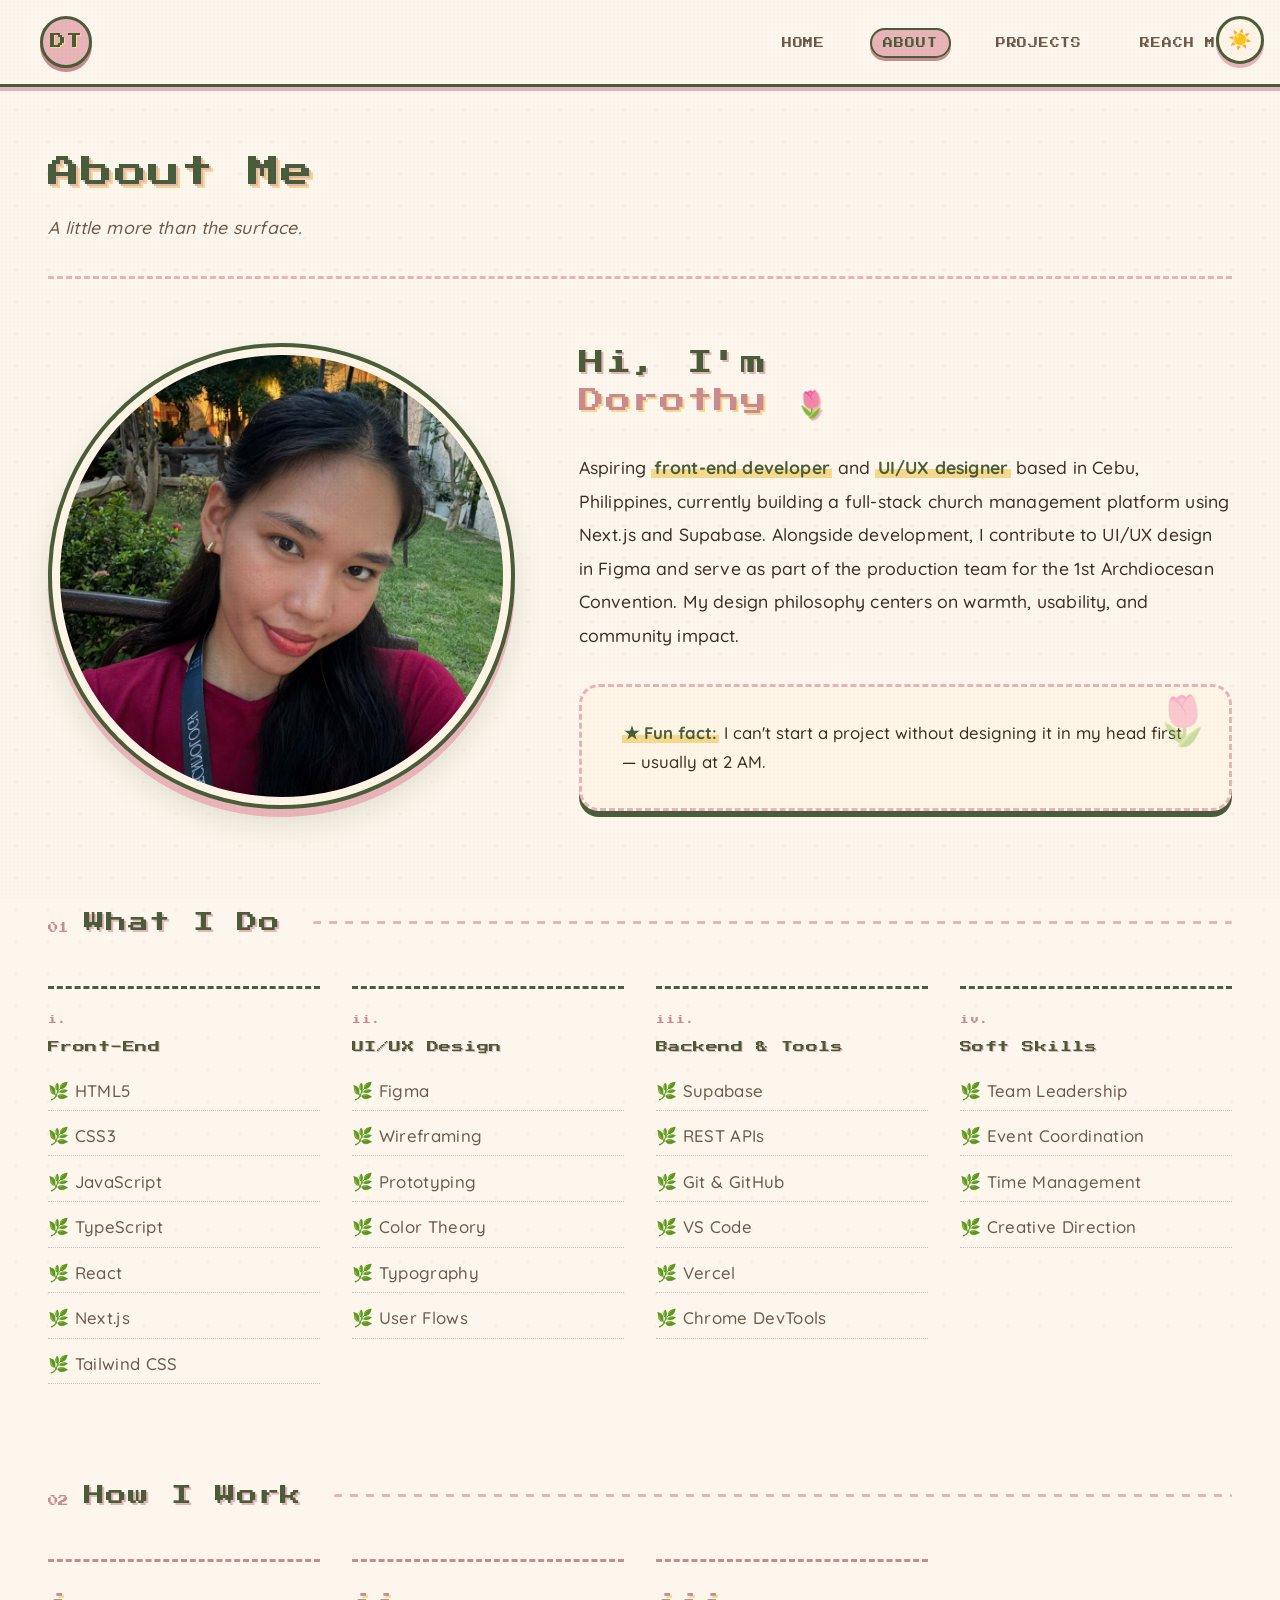
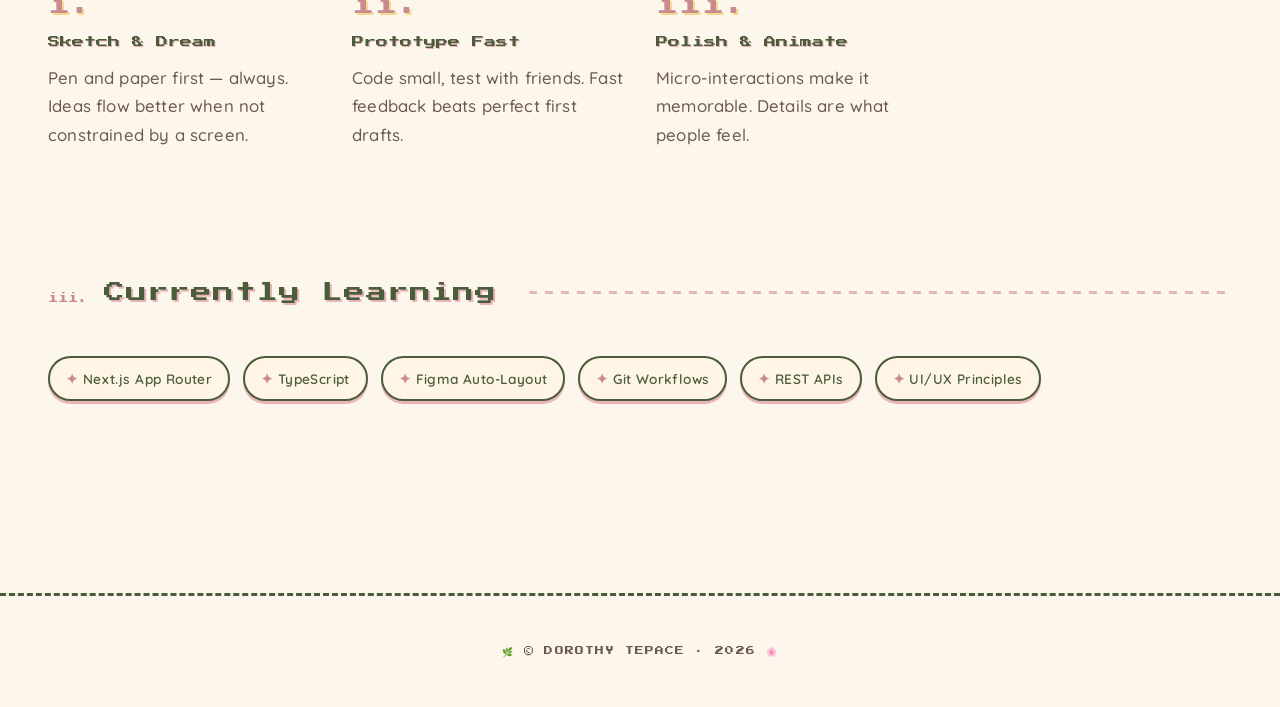
==== commit 0c735566: "feat: dark mode toggle + animated background blobs and stars" ====
--- a/about.html
+++ b/about.html
@@ -11,6 +11,13 @@
   <link rel="stylesheet" href="style.css" />
 </head>
 <body>
+    <!-- ============================================================
+       DARK MODE TOGGLE
+       ============================================================ -->
+  <button class="theme-toggle" id="themeToggle" aria-label="Toggle dark mode" title="Toggle dark mode">
+    <span class="theme-toggle-icon theme-toggle-sun">☀️</span>
+    <span class="theme-toggle-icon theme-toggle-moon">🌙</span>
+  </button>
 
   <!-- ========== TOP NAV ========== -->
   <nav class="top-nav" id="topNav">
--- a/style.css
+++ b/style.css
@@ -1,36 +1,35 @@
 /* ============================================================
-   DOROTHY TEPACE · PORTFOLIO v5 — COTTAGECORE PIXEL EDITION
-   Soft · Warm · Gentle · Pixel Fonts
+   DOROTHY TEPACE · PORTFOLIO v5
+   Cottagecore Pixel Edition — Soft · Warm · Gentle
    ============================================================ */
 
 /* ---------- FONTS ---------- */
 @import url('https://fonts.googleapis.com/css2?family=Press+Start+2P&family=VT323&family=Quicksand:wght@400;500;600;700&display=swap');
 
-/* ---------- RESET ---------- */
+
+/* ============================================================
+   1. RESET & TOKENS
+   ============================================================ */
+
 * { margin: 0; padding: 0; box-sizing: border-box; }
 html { scroll-behavior: smooth; }
 
-/* ---------- COLOR TOKENS ---------- */
 :root {
-  /* Background layers — warm cream tones */
+  /* Background layers */
   --bg: #fdf6ec;
   --bg-lighter: #fff9f2;
   --bg-card: #fff5e6;
   --bg-elevated: #f8ecd6;
 
-  /* Primary: deep moss green */
+  /* Primary — moss green */
   --moss: #4a5d3a;
   --moss-light: #6b7d5a;
 
-  /* Accent: dusty rose */
+  /* Accents */
   --rose: #e8b4b8;
   --rose-deep: #c98b8f;
-
-  /* Accent: butter yellow */
   --butter: #f5d98d;
   --butter-deep: #d4b563;
-
-  /* Accent: soft lavender */
   --lavender: #d4b8e0;
 
   /* Text */
@@ -47,58 +46,68 @@
   --font-body: 'Quicksand', 'Segoe UI', sans-serif;
   --font-mono: 'VT323', 'Courier New', monospace;
 
-  /* Soft shadows instead of glows */
+  /* Shadows */
   --shadow-soft: 0 4px 12px rgba(74, 93, 58, 0.08);
   --shadow-md: 0 8px 20px rgba(74, 93, 58, 0.12);
   --shadow-lg: 0 16px 36px rgba(74, 93, 58, 0.16);
   --shadow-warm: 0 6px 0 var(--rose-deep);
 
+  /* Easings */
   --ease-out: cubic-bezier(0.22, 1, 0.36, 1);
   --ease-spring: cubic-bezier(0.34, 1.56, 0.64, 1);
 }
 
-/* ---------- BASE ---------- */
+
+/* ============================================================
+   2. BASE — BODY, TEXTURES, TYPOGRAPHY
+   ============================================================ */
+
 body {
   font-family: var(--font-body);
   background: var(--bg);
   color: var(--text);
+  font-size: 17px;
+  font-weight: 500;
   line-height: 1.7;
   min-height: 100vh;
   padding-top: 100px;
-  font-size: 17px;
-  font-weight: 500;
   overflow-x: hidden;
   cursor: url("data:image/svg+xml;utf8,<svg xmlns='http://www.w3.org/2000/svg' width='28' height='28' viewBox='0 0 28 28'><circle cx='14' cy='14' r='3' fill='%23e8b4b8' stroke='%234a5d3a' stroke-width='1.5'/><circle cx='14' cy='7' r='3' fill='%23e8b4b8' stroke='%234a5d3a' stroke-width='1.5'/><circle cx='21' cy='14' r='3' fill='%23e8b4b8' stroke='%234a5d3a' stroke-width='1.5'/><circle cx='14' cy='21' r='3' fill='%23e8b4b8' stroke='%234a5d3a' stroke-width='1.5'/><circle cx='7' cy='14' r='3' fill='%23e8b4b8' stroke='%234a5d3a' stroke-width='1.5'/><circle cx='14' cy='14' r='2' fill='%23f5d98d'/></svg>") 14 14, auto;
   position: relative;
 }
 
-/* Subtle paper / linen texture overlay */
+/* Paper texture overlay */
 body::after {
   content: "";
   position: fixed;
   inset: 0;
+  z-index: 9998;
   pointer-events: none;
-  z-index: 9998;
-  background-image:
-    radial-gradient(circle, rgba(74, 93, 58, 0.025) 1px, transparent 1px);
+  background-image: radial-gradient(circle, rgba(74, 93, 58, 0.025) 1px, transparent 1px);
   background-size: 4px 4px;
   opacity: 0.9;
   mix-blend-mode: multiply;
 }
 
-/* Soft dotted grid pattern */
+/* Soft dotted grid background — drifting upward */
 body::before {
   content: "";
   position: fixed;
-  inset: 0;
+  inset: -50% -50% -50% -50%;
+  z-index: -1;
   pointer-events: none;
-  z-index: -1;
-  background-image:
-    radial-gradient(circle, rgba(232, 180, 184, 0.15) 1.5px, transparent 1.5px);
+  background-image: radial-gradient(circle, rgba(232, 180, 184, 0.18) 1.5px, transparent 1.5px);
   background-size: 32px 32px;
-}
-
-/* ---------- TYPOGRAPHY ---------- */
+  animation: drift-up 60s linear infinite;
+  will-change: transform;
+}
+
+@keyframes drift-up {
+  0%   { transform: translateY(0); }
+  100% { transform: translateY(-32px); }
+}
+
+/* Typography */
 h1, h2, h3, h4 {
   font-family: var(--font-pixel);
   font-weight: 400;
@@ -116,43 +125,43 @@
 p {
   font-family: var(--font-body);
   font-size: 1.05rem;
+  font-weight: 500;
   color: var(--text-dim);
   line-height: 1.8;
   letter-spacing: 0.01em;
-  font-weight: 500;
 }
 
 a {
   color: var(--rose-deep);
   text-decoration: none;
-  transition: all 0.2s var(--ease-out);
-}
-
-a:hover {
-  color: var(--moss);
-}
+  transition: color 0.2s var(--ease-out);
+}
+a:hover { color: var(--moss); }
 
 ::selection {
   background: var(--rose);
   color: var(--moss);
 }
 
+
 /* ============================================================
-   TOP NAVIGATION
+   3. NAVIGATION
    ============================================================ */
+
+/* ---------- Top Nav ---------- */
 .top-nav {
   position: fixed;
   top: 0; left: 0; right: 0;
   z-index: 100;
+  padding: 1rem 2.5rem;
   background: rgba(253, 246, 236, 0.95);
   backdrop-filter: blur(10px);
   -webkit-backdrop-filter: blur(10px);
   border-bottom: 3px solid var(--moss);
-  padding: 1rem 2.5rem;
+  box-shadow: 0 4px 0 var(--rose);
   display: flex;
   justify-content: space-between;
   align-items: center;
-  box-shadow: 0 4px 0 var(--rose);
   transition: transform 0.4s var(--ease-out), opacity 0.4s var(--ease-out);
 }
 
@@ -164,7 +173,6 @@
 
 .brand {
   font-family: var(--font-pixel);
-  font-weight: 400;
   font-size: 1rem;
   color: var(--moss);
   letter-spacing: 0.02em;
@@ -177,8 +185,8 @@
   background: var(--rose);
   border: 3px solid var(--moss);
   box-shadow: 0 4px 0 var(--rose-deep);
+  text-shadow: 1px 1px 0 var(--butter);
   transition: all 0.3s var(--ease-out);
-  text-shadow: 1px 1px 0 var(--butter);
 }
 
 .brand:hover {
@@ -195,16 +203,14 @@
 
 .nav-links a {
   font-family: var(--font-pixel);
-  font-weight: 400;
   font-size: 0.62rem;
   color: var(--text-dim);
-  position: relative;
   padding: 0.5rem 0.7rem;
+  border: 2px solid transparent;
+  border-radius: 30px;
   letter-spacing: 0.08em;
   text-transform: uppercase;
   transition: all 0.2s var(--ease-out);
-  border: 2px solid transparent;
-  border-radius: 30px;
 }
 
 .nav-links a:hover {
@@ -221,29 +227,27 @@
   box-shadow: 0 3px 0 var(--rose-deep);
 }
 
-/* ============================================================
-   SIDE NAVIGATION
-   ============================================================ */
+/* ---------- Side Nav ---------- */
 .side-nav {
   position: fixed;
   top: 50%;
   left: 1.5rem;
-  transform: translateY(-50%) translateX(-200%);
-  display: flex;
-  flex-direction: column;
-  gap: 0.5rem;
   z-index: 99;
   padding: 1rem 0.7rem;
   background: rgba(255, 249, 242, 0.95);
   backdrop-filter: blur(10px);
   -webkit-backdrop-filter: blur(10px);
+  border: 3px solid var(--moss);
   border-radius: 40px;
-  border: 3px solid var(--moss);
   box-shadow: 0 6px 0 var(--rose);
-  transition: transform 0.5s var(--ease-spring), opacity 0.4s var(--ease-out);
+  display: flex;
+  flex-direction: column;
+  gap: 0.5rem;
+  transform: translateY(-50%) translateX(-200%);
   opacity: 0;
   pointer-events: none;
   visibility: hidden;
+  transition: transform 0.5s var(--ease-spring), opacity 0.4s var(--ease-out);
 }
 
 .side-nav.visible {
@@ -258,24 +262,22 @@
   align-items: center;
   justify-content: center;
   padding: 0.65rem 1.1rem;
+  border: 2px solid transparent;
   border-radius: 30px;
-  text-decoration: none;
+  font-family: var(--font-pixel);
+  font-size: 0.55rem;
   color: var(--text-dim);
-  font-family: var(--font-pixel);
-  font-weight: 400;
-  font-size: 0.55rem;
   letter-spacing: 0.08em;
+  text-transform: uppercase;
   white-space: nowrap;
   transition: all 0.2s var(--ease-out);
-  text-transform: uppercase;
-  border: 2px solid transparent;
 }
 
 .side-link:hover {
   background: var(--rose);
   color: var(--moss);
+  border-color: var(--moss);
   transform: translateX(3px);
-  border-color: var(--moss);
 }
 
 .side-link.active {
@@ -285,28 +287,32 @@
   box-shadow: 0 3px 0 var(--moss);
 }
 
+
 /* ============================================================
-   PAGE CONTAINER
+   4. PAGE SHELL
    ============================================================ */
+
 .page {
   max-width: 1280px;
   margin: 0 auto;
   padding: 3rem 3rem 6rem;
 }
 
+
 /* ============================================================
-   HOME — HERO HEADER
+   5. HOME — HEADER
    ============================================================ */
+
 .home-header {
+  position: relative;
   display: flex;
   flex-wrap: wrap;
   align-items: flex-end;
   justify-content: space-between;
   gap: 2rem;
   padding: 2rem 0 2.5rem;
+  margin-bottom: 3rem;
   border-bottom: 3px dashed var(--rose);
-  margin-bottom: 3rem;
-  position: relative;
 }
 
 .home-header::after {
@@ -327,27 +333,23 @@
   letter-spacing: 0.04em;
   margin-bottom: 1.2rem;
   color: var(--moss);
-  text-shadow:
-    2px 2px 0 var(--rose),
-    4px 4px 0 var(--butter);
+  text-shadow: 2px 2px 0 var(--rose), 4px 4px 0 var(--butter);
 }
 
 .home-header-left h1 .accent {
   color: var(--rose-deep);
   font-style: normal;
-  text-shadow:
-    2px 2px 0 var(--butter),
-    4px 4px 0 var(--moss-light);
+  text-shadow: 2px 2px 0 var(--butter), 4px 4px 0 var(--moss-light);
 }
 
 .home-header-left .role {
   font-family: var(--font-body);
   font-size: 1.1rem;
+  font-weight: 500;
   color: var(--text-dim);
   letter-spacing: 0.01em;
   max-width: 55ch;
   margin-bottom: 0.6rem;
-  font-weight: 500;
 }
 
 .home-header-right {
@@ -365,21 +367,53 @@
 .home-header-right .meta-label {
   font-family: var(--font-pixel);
   font-size: 0.5rem;
+  color: var(--rose-deep);
   letter-spacing: 0.12em;
   text-transform: uppercase;
-  color: var(--rose-deep);
-  font-weight: 400;
 }
 
 .home-header-right .meta-value {
   font-family: var(--font-body);
   font-size: 1.05rem;
-  color: var(--moss);
   font-weight: 600;
+  color: var(--moss);
   letter-spacing: 0.02em;
 }
 
-/* XP BAR — cozy version */
+/* ---------- Typing animation ---------- */
+.hero-typing {
+  display: inline-flex;
+  align-items: baseline;
+  gap: 0.15rem;
+  font-family: var(--font-pixel);
+  font-size: 0.62rem;
+  color: var(--rose-deep);
+  letter-spacing: 0.05em;
+  margin-top: 0.6rem;
+}
+
+.hero-typing::before {
+  content: "♡ ";
+  color: var(--rose);
+}
+
+.typing-text {
+  color: var(--moss);
+  letter-spacing: 0.05em;
+}
+
+.typing-cursor {
+  color: var(--rose-deep);
+  animation: blink 1s steps(2, start) infinite;
+  display: inline-block;
+}
+
+@keyframes blink {
+  0%, 50% { opacity: 1; }
+  51%, 100% { opacity: 0; }
+}
+
+/* ---------- XP bar ---------- */
 .xp-bar {
   display: flex;
   align-items: center;
@@ -411,6 +445,7 @@
 .xp-bar-fill {
   height: 100%;
   width: 68%;
+  border-radius: 12px;
   background: repeating-linear-gradient(
     90deg,
     var(--rose) 0,
@@ -418,120 +453,84 @@
     var(--butter) 6px,
     var(--butter) 12px
   );
-  border-radius: 12px;
   animation: xp-shimmer 3s linear infinite;
 }
 
 @keyframes xp-shimmer {
-  0% { background-position: 0 0; }
+  0%   { background-position: 0 0; }
   100% { background-position: 24px 0; }
 }
 
-/* Typing animation */
-.hero-typing {
-  display: inline-flex;
-  align-items: baseline;
-  gap: 0.15rem;
-  font-family: var(--font-pixel);
-  font-size: 0.62rem;
-  font-weight: 400;
-  color: var(--rose-deep);
-  margin-top: 0.6rem;
-  letter-spacing: 0.05em;
-}
-
-.hero-typing::before {
-  content: "♡ ";
-  color: var(--rose);
-}
-
-.typing-text {
-  color: var(--moss);
-  font-weight: 400;
-  letter-spacing: 0.05em;
-}
-
-.typing-cursor {
-  color: var(--rose-deep);
-  font-weight: 400;
-  animation: blink 1s steps(2, start) infinite;
-  display: inline-block;
-}
-
-@keyframes blink {
-  0%, 50% { opacity: 1; }
-  51%, 100% { opacity: 0; }
-}
 
 /* ============================================================
-   GALLERY GRID — COZY TILES
+   6. HOME — GALLERY GRID
    ============================================================ */
+
 .gallery-grid {
   display: grid;
   grid-template-columns: repeat(auto-fit, minmax(360px, 1fr));
   gap: 1.8rem;
-  margin-bottom: 6rem;
 }
 
 .gallery-tile {
   position: relative;
   aspect-ratio: 4 / 3;
+  border: 3px solid var(--moss);
   border-radius: 24px;
   overflow: hidden;
   cursor: pointer;
   background: var(--bg-card);
-  border: 3px solid var(--moss);
+  box-shadow: 0 6px 0 var(--rose), 0 12px 24px rgba(74, 93, 58, 0.15);
+  display: flex;
+  align-items: center;
+  justify-content: center;
   transition: all 0.3s var(--ease-out);
   text-decoration: none;
-  display: flex;
-  align-items: center;
-  justify-content: center;
-  box-shadow: 0 6px 0 var(--rose), 0 12px 24px rgba(74, 93, 58, 0.15);
 }
 
 .gallery-tile:hover {
   transform: translateY(-6px);
+  border-color: var(--rose-deep);
   box-shadow: 0 10px 0 var(--butter), 0 20px 36px rgba(74, 93, 58, 0.2);
-  border-color: var(--rose-deep);
-}
-
-/* Tiny flower accent in corner */
+}
+
+/* Flower accent */
 .gallery-tile::after {
   content: "✿";
   position: absolute;
   top: 0.8rem;
   left: 0.9rem;
+  z-index: 4;
   font-size: 1.4rem;
   color: var(--rose);
   opacity: 0.75;
-  transition: all 0.3s var(--ease-out);
-  z-index: 4;
   pointer-events: none;
   text-shadow: 1px 1px 0 var(--moss);
+  transition: all 0.3s var(--ease-out);
 }
 
 .gallery-tile:hover::after {
   opacity: 1;
+  color: var(--butter);
   transform: scale(1.2) rotate(15deg);
-  color: var(--butter);
-}
-
-/* Image inside tile */
+}
+
+/* Image layer */
 .gallery-tile img {
   position: absolute;
   inset: 0;
   width: 100%;
   height: 100%;
   object-fit: cover;
-  transition: transform 0.7s var(--ease-out);
   opacity: 0.3;
   filter: sepia(0.15) saturate(0.9);
+  transition: transform 0.7s var(--ease-out);
 }
 
 .gallery-tile:hover img {
-  transform: scale(1.05);
   opacity: 0.4;
   filter: sepia(0.1) saturate(1);
+  transform: scale(1.05);
 }
 
 /* Overlay gradient */
@@ -539,13 +538,13 @@
   content: "";
   position: absolute;
   inset: 0;
+  z-index: 2;
   background: linear-gradient(
     to bottom,
     rgba(253, 246, 236, 0.9) 0%,
     rgba(253, 246, 236, 0.75) 50%,
     rgba(253, 246, 236, 0.9) 100%
   );
-  z-index: 2;
   transition: background 0.4s var(--ease-out);
 }
 
@@ -562,68 +561,55 @@
 .gallery-tile-content {
   position: relative;
   z-index: 3;
+  width: 100%;
+  padding: 2.5rem;
   display: flex;
   flex-direction: column;
   align-items: center;
   justify-content: center;
+  gap: 0.8rem;
   text-align: center;
-  gap: 0.8rem;
-  padding: 2.5rem;
-  width: 100%;
 }
 
 .gallery-tile-index {
   font-family: var(--font-pixel);
-  font-style: normal;
   font-size: 0.55rem;
   color: var(--rose-deep);
   letter-spacing: 0.15em;
   opacity: 0.9;
-  margin: 0;
-}
-
-.gallery-tile-index::before {
-  content: "✦ ";
-  color: var(--butter-deep);
-}
-
-.gallery-tile-index::after {
-  content: " ✦";
-  color: var(--butter-deep);
-}
+}
+
+.gallery-tile-index::before { content: "✦ "; color: var(--butter-deep); }
+.gallery-tile-index::after  { content: " ✦"; color: var(--butter-deep); }
 
 .gallery-tile h3 {
   font-family: var(--font-pixel);
   font-size: clamp(0.75rem, 1.4vw, 0.95rem);
-  font-weight: 400;
   color: var(--moss);
   letter-spacing: 0.03em;
   line-height: 1.5;
-  margin: 0;
   max-width: 18ch;
-  text-shadow:
-    2px 2px 0 var(--rose);
+  text-shadow: 2px 2px 0 var(--rose);
   transition: transform 0.4s var(--ease-out);
 }
 
 .gallery-tile:hover h3 {
+  color: var(--rose-deep);
+  text-shadow: 2px 2px 0 var(--butter);
   transform: translateY(-2px);
-  color: var(--rose-deep);
-  text-shadow: 2px 2px 0 var(--butter);
 }
 
 .gallery-tile-meta {
   font-family: var(--font-body);
   font-size: 0.85rem;
+  font-weight: 600;
+  color: var(--text-dim);
   letter-spacing: 0.12em;
   text-transform: uppercase;
-  color: var(--text-dim);
-  font-weight: 600;
   opacity: 0.9;
-  margin: 0;
-}
-
-/* Tags */
+}
+
+/* Tags — reveal on hover */
 .gallery-tile-tags {
   display: flex;
   flex-wrap: wrap;
@@ -633,7 +619,9 @@
   max-height: 0;
   overflow: hidden;
   opacity: 0;
-  transition: max-height 0.4s var(--ease-out), opacity 0.3s var(--ease-out), margin-top 0.4s var(--ease-out);
+  transition: max-height 0.4s var(--ease-out),
+              opacity 0.3s var(--ease-out),
+              margin-top 0.4s var(--ease-out);
 }
 
 .gallery-tile:hover .gallery-tile-tags {
@@ -642,20 +630,57 @@
 }
 
 .gallery-tile-tags span {
+  padding: 0.35rem 0.75rem;
   background: var(--bg-lighter);
   color: var(--moss);
-  padding: 0.35rem 0.75rem;
+  border: 2px solid var(--rose);
   border-radius: 20px;
   font-family: var(--font-body);
   font-size: 0.7rem;
   font-weight: 600;
   letter-spacing: 0.03em;
-  border: 2px solid var(--rose);
-}
+}
+
 
 /* ============================================================
-   PLACEHOLDER TILES
+   7. HOME — AUTO-PLAYING SLIDESHOWS INSIDE TILES
    ============================================================ */
+
+.tile-slideshow {
+  position: absolute;
+  inset: 0;
+  z-index: 1;
+}
+
+.tile-slideshow img {
+  position: absolute;
+  inset: 0;
+  width: 100%;
+  height: 100%;
+  object-fit: cover;
+  opacity: 0;
+  filter: sepia(0.15) saturate(0.9) brightness(1);
+  transition: opacity 1.2s ease-in-out, transform 6s ease-in-out;
+}
+
+.tile-slideshow img.active {
+  opacity: 0.35;
+  transform: scale(1.08);
+  z-index: 1;
+}
+
+.gallery-tile:hover .tile-slideshow img.active {
+  opacity: 0.45;
+  filter: sepia(0.1) saturate(1) brightness(1);
+}
+
+.gallery-tile.slideshow { cursor: pointer; }
+
+
+/* ============================================================
+   8. HOME — PLACEHOLDER TILES (no images yet)
+   ============================================================ */
+
 .gallery-tile.placeholder {
   background:
     radial-gradient(circle at 50% 35%, rgba(232, 180, 184, 0.4), transparent 60%),
@@ -675,9 +700,9 @@
 .gallery-tile.placeholder .gallery-tile-content::before {
   content: attr(data-icon);
   display: block;
+  margin-bottom: 0.6rem;
   font-size: 3.5rem;
   line-height: 1;
-  margin-bottom: 0.6rem;
   filter: drop-shadow(2px 3px 0 var(--rose));
   transition: transform 0.5s var(--ease-spring);
 }
@@ -686,33 +711,304 @@
   transform: scale(1.15) rotate(-8deg);
 }
 
+
 /* ============================================================
-   FOOTER
+   9. HOME — CLOSING STATEMENT QUOTE
    ============================================================ */
-.site-footer {
+
+.home-statement {
+  max-width: 900px;
+  margin: 6rem auto 4rem;
+  padding: 3rem 1rem;
   text-align: center;
-  padding: 3rem 1rem;
+}
+
+.statement-divider {
+  display: flex;
+  align-items: center;
+  justify-content: center;
+  gap: 1.5rem;
+  margin: 2rem 0;
+  font-size: 1.1rem;
+  color: var(--rose);
+}
+
+.statement-divider::before,
+.statement-divider::after {
+  content: "";
+  flex: 1;
+  max-width: 120px;
+  height: 2px;
+  background: repeating-linear-gradient(
+    90deg,
+    var(--rose) 0, var(--rose) 6px,
+    transparent 6px, transparent 12px
+  );
+}
+
+.statement-divider span {
+  display: inline-block;
+  font-size: 1.3rem;
+  color: var(--butter-deep);
+  text-shadow: 2px 2px 0 var(--rose);
+  animation: gentle-spin 6s ease-in-out infinite;
+}
+
+@keyframes gentle-spin {
+  0%, 100% { transform: rotate(0deg); }
+  50%      { transform: rotate(180deg); }
+}
+
+.statement-quote { margin: 0; padding: 0; }
+
+.statement-quote p {
+  font-family: var(--font-pixel);
+  font-size: clamp(0.85rem, 1.8vw, 1.2rem);
+  line-height: 1.9;
+  color: var(--moss);
+  letter-spacing: 0.03em;
+  max-width: 30ch;
+  margin: 0 auto 2rem;
+  text-shadow: 2px 2px 0 var(--rose);
+}
+
+.statement-accent {
+  display: block;
+  margin-top: 0.6rem;
+  color: var(--rose-deep);
+  text-shadow: 2px 2px 0 var(--butter);
+}
+
+.statement-attribution {
+  display: flex;
+  align-items: center;
+  justify-content: center;
+  gap: 1rem;
+  font-family: var(--font-body);
+  font-size: 0.9rem;
+  font-weight: 600;
   color: var(--text-dim);
-  font-family: var(--font-pixel);
-  font-size: 0.55rem;
-  border-top: 3px dashed var(--moss);
-  letter-spacing: 0.12em;
+  letter-spacing: 0.1em;
   text-transform: uppercase;
 }
 
-.site-footer::before {
-  content: "🌿 ";
-  color: var(--moss);
-}
-
-.site-footer::after {
-  content: " 🌸";
-  color: var(--rose);
-}
+.statement-line {
+  display: inline-block;
+  width: 40px;
+  height: 2px;
+  background: var(--moss);
+  border-radius: 2px;
+}
+
+.statement-attribution cite {
+  font-style: normal;
+  color: var(--moss);
+}
+
 
 /* ============================================================
-   ABOUT PAGE
+   10. HOME — GALLERY LIGHTBOX
    ============================================================ */
+
+.gallery-lightbox {
+  position: fixed;
+  inset: 0;
+  z-index: 9000;
+  padding: 1.5rem;
+  background: rgba(61, 46, 35, 0.92);
+  backdrop-filter: blur(10px);
+  -webkit-backdrop-filter: blur(10px);
+  display: flex;
+  align-items: center;
+  justify-content: center;
+  opacity: 0;
+  pointer-events: none;
+  transition: opacity 0.4s var(--ease-out);
+}
+
+.gallery-lightbox.active {
+  opacity: 1;
+  pointer-events: auto;
+}
+
+.gallery-lb-inner {
+  max-width: 1100px;
+  width: 100%;
+  max-height: 92vh;
+  background: var(--bg-lighter);
+  border: 4px solid var(--moss);
+  border-radius: 24px;
+  box-shadow: 0 12px 0 var(--rose), 0 24px 60px rgba(0, 0, 0, 0.5);
+  display: flex;
+  flex-direction: column;
+  overflow: hidden;
+  transform: scale(0.92);
+  transition: transform 0.4s var(--ease-spring);
+}
+
+.gallery-lightbox.active .gallery-lb-inner { transform: scale(1); }
+
+.gallery-lb-header {
+  padding: 1rem 1.5rem;
+  background: var(--bg-card);
+  border-bottom: 3px dashed var(--rose);
+  display: flex;
+  justify-content: space-between;
+  align-items: center;
+  gap: 1rem;
+}
+
+.gallery-lb-header h3 {
+  font-family: var(--font-pixel);
+  font-size: 0.75rem;
+  color: var(--moss);
+  letter-spacing: 0.03em;
+  text-shadow: 1px 1px 0 var(--rose);
+}
+
+.gallery-lb-header p {
+  font-family: var(--font-body);
+  font-size: 0.85rem;
+  font-weight: 600;
+  color: var(--rose-deep);
+  letter-spacing: 0.05em;
+}
+
+.gallery-lb-content {
+  flex: 1;
+  min-height: 0;
+  padding: 1.5rem;
+  background: var(--bg);
+  display: flex;
+  align-items: center;
+  justify-content: center;
+  overflow: hidden;
+}
+
+.gallery-lb-content img {
+  max-width: 100%;
+  max-height: 60vh;
+  object-fit: contain;
+  border: 3px solid var(--moss);
+  border-radius: 16px;
+  box-shadow: 0 6px 0 var(--rose);
+  display: block;
+  animation: gallery-img-fade 0.35s ease-out;
+}
+
+@keyframes gallery-img-fade {
+  from { opacity: 0; transform: scale(0.98); }
+  to   { opacity: 1; transform: scale(1); }
+}
+
+/* Thumbnails */
+.gallery-lb-thumbs {
+  display: flex;
+  gap: 0.5rem;
+  padding: 1rem 1.5rem;
+  background: var(--bg-card);
+  border-top: 3px dashed var(--rose);
+  overflow-x: auto;
+  scrollbar-width: thin;
+}
+
+.gallery-lb-thumbs::-webkit-scrollbar { height: 6px; }
+.gallery-lb-thumbs::-webkit-scrollbar-thumb {
+  background: var(--rose);
+  border-radius: 10px;
+}
+
+.gallery-lb-thumb {
+  flex: 0 0 auto;
+  width: 64px;
+  height: 64px;
+  border: 2px solid var(--border);
+  border-radius: 12px;
+  overflow: hidden;
+  background: var(--bg);
+  opacity: 0.6;
+  cursor: pointer;
+  transition: all 0.2s var(--ease-out);
+}
+
+.gallery-lb-thumb img {
+  width: 100%;
+  height: 100%;
+  object-fit: cover;
+  display: block;
+}
+
+.gallery-lb-thumb:hover {
+  border-color: var(--rose);
+  opacity: 1;
+  transform: translateY(-2px);
+}
+
+.gallery-lb-thumb.active {
+  border-color: var(--moss);
+  border-width: 3px;
+  box-shadow: 0 3px 0 var(--rose);
+  opacity: 1;
+}
+
+/* Close + nav */
+.gallery-lb-close,
+.gallery-lb-nav {
+  position: absolute;
+  z-index: 9001;
+  display: flex;
+  align-items: center;
+  justify-content: center;
+  background: var(--bg-lighter);
+  color: var(--moss);
+  border: 3px solid var(--moss);
+  border-radius: 50%;
+  cursor: pointer;
+  font-family: var(--font-pixel);
+  transition: all 0.25s var(--ease-out);
+}
+
+.gallery-lb-close {
+  top: 1.5rem;
+  right: 1.5rem;
+  width: 48px;
+  height: 48px;
+  font-size: 0.9rem;
+  box-shadow: 0 4px 0 var(--rose);
+}
+
+.gallery-lb-close:hover {
+  background: var(--rose);
+  color: var(--moss);
+  transform: rotate(90deg);
+  box-shadow: 0 4px 0 var(--moss);
+}
+
+.gallery-lb-nav {
+  top: 50%;
+  width: 56px;
+  height: 56px;
+  font-size: 1.6rem;
+  transform: translateY(-50%);
+  box-shadow: 0 4px 0 var(--rose);
+}
+
+.gallery-lb-nav:hover {
+  background: var(--moss);
+  color: var(--butter);
+  box-shadow: 0 4px 0 var(--butter-deep);
+}
+
+.gallery-lb-prev { left: 2rem; }
+.gallery-lb-next { right: 2rem; }
+
+.gallery-lightbox.single-image .gallery-lb-nav { display: none; }
+
+
+/* ============================================================
+   11. ABOUT PAGE
+   ============================================================ */
+
 .page-header {
   margin-bottom: 4rem;
   padding-bottom: 2rem;
@@ -729,12 +1025,12 @@
 
 .page-subtitle {
   font-family: var(--font-body);
+  font-size: 1.1rem;
+  font-weight: 500;
+  font-style: italic;
   color: var(--text-dim);
-  font-size: 1.1rem;
-  font-style: italic;
-  font-weight: 500;
+  letter-spacing: 0.02em;
   max-width: 55ch;
-  letter-spacing: 0.02em;
 }
 
 .about-hero {
@@ -753,10 +1049,10 @@
 .about-photo {
   width: 100%;
   aspect-ratio: 1;
-  border-radius: 50%;
   padding: 8px;
   background: var(--bg-card);
   border: 4px solid var(--moss);
+  border-radius: 50%;
   box-shadow: 0 8px 0 var(--rose), 0 16px 32px rgba(74, 93, 58, 0.15);
 }
 
@@ -788,7 +1084,6 @@
   color: var(--text);
   margin-bottom: 1.4rem;
   max-width: 60ch;
-  font-weight: 500;
 }
 
 .about-story-col strong {
@@ -803,19 +1098,18 @@
   font-style: italic;
 }
 
+/* Fun fact card */
 .fun-fact-box {
+  position: relative;
   margin-top: 2rem;
   padding: 2rem 2rem 2rem 2.5rem;
   background: var(--bg-card);
-  color: var(--text);
+  border: 3px dashed var(--rose);
   border-radius: 20px;
-  position: relative;
-  overflow: hidden;
-  border: 3px dashed var(--rose);
   box-shadow: 0 6px 0 var(--moss);
   font-family: var(--font-body);
   font-size: 1.05rem;
-  font-weight: 500;
+  overflow: hidden;
 }
 
 .fun-fact-box::before {
@@ -832,7 +1126,7 @@
   font-weight: 700;
 }
 
-/* Skills */
+/* Skills editorial */
 .skills-editorial {
   display: grid;
   grid-template-columns: repeat(auto-fit, minmax(220px, 1fr));
@@ -841,26 +1135,25 @@
 }
 
 .skill-block {
+  padding-top: 1.5rem;
   border-top: 3px dashed var(--moss);
-  padding-top: 1.5rem;
 }
 
 .skill-block .skill-num {
+  display: block;
   font-family: var(--font-pixel);
   font-size: 0.55rem;
-  font-style: normal;
-  color: var(--rose-deep);
+  color: var(--rose-deep);
+  letter-spacing: 0.1em;
   margin-bottom: 0.6rem;
-  display: block;
-  letter-spacing: 0.1em;
 }
 
 .skill-block h3 {
   font-size: 0.75rem;
+  letter-spacing: 0.04em;
+  color: var(--moss);
+  text-shadow: 1px 1px 0 var(--rose);
   margin-bottom: 1rem;
-  letter-spacing: 0.04em;
-  color: var(--moss);
-  text-shadow: 1px 1px 0 var(--rose);
 }
 
 .skill-block ul {
@@ -871,13 +1164,12 @@
 }
 
 .skill-block li {
-  color: var(--text-dim);
+  padding: 0.3rem 0;
   font-family: var(--font-body);
   font-size: 1.05rem;
-  padding: 0.3rem 0;
+  color: var(--text-dim);
+  letter-spacing: 0.02em;
   border-bottom: 1px dotted var(--rose);
-  letter-spacing: 0.02em;
-  font-weight: 500;
 }
 
 .skill-block li::before {
@@ -901,29 +1193,27 @@
 .workflow-step .step-num {
   font-family: var(--font-pixel);
   font-size: 1.4rem;
-  font-weight: 400;
   color: var(--rose-deep);
   line-height: 1;
-  margin-bottom: 1rem;
   letter-spacing: 0.05em;
   text-shadow: 2px 2px 0 var(--butter);
+  margin-bottom: 1rem;
 }
 
 .workflow-step h3 {
   font-size: 0.75rem;
+  color: var(--moss);
+  text-shadow: 1px 1px 0 var(--rose);
   margin-bottom: 0.8rem;
-  color: var(--moss);
-  text-shadow: 1px 1px 0 var(--rose);
 }
 
 .workflow-step p {
-  color: var(--text-dim);
   font-size: 1.05rem;
   line-height: 1.7;
-  font-weight: 500;
-}
-
-/* Section label */
+  color: var(--text-dim);
+}
+
+/* Section labels */
 .section-label {
   display: flex;
   align-items: baseline;
@@ -934,9 +1224,7 @@
 .section-label .num {
   font-family: var(--font-pixel);
   font-size: 0.65rem;
-  font-weight: 400;
-  color: var(--rose-deep);
-  font-style: normal;
+  color: var(--rose-deep);
 }
 
 .section-label h2 {
@@ -949,18 +1237,17 @@
 .section-label .line {
   flex: 1;
   height: 3px;
-  background: repeating-linear-gradient(
-    90deg,
-    var(--rose) 0,
-    var(--rose) 8px,
-    transparent 8px,
-    transparent 16px
-  );
   margin-left: 1rem;
   align-self: center;
   border-radius: 2px;
-}
-
+  background: repeating-linear-gradient(
+    90deg,
+    var(--rose) 0, var(--rose) 8px,
+    transparent 8px, transparent 16px
+  );
+}
+
+/* Learning tags */
 .learning-tags {
   display: flex;
   flex-wrap: wrap;
@@ -969,16 +1256,16 @@
 }
 
 .learning-tag {
+  padding: 0.55rem 1rem;
   background: var(--bg-card);
   color: var(--moss);
-  padding: 0.55rem 1rem;
+  border: 2px solid var(--moss);
   border-radius: 30px;
+  box-shadow: 0 3px 0 var(--rose);
   font-family: var(--font-body);
   font-size: 0.85rem;
   font-weight: 600;
   letter-spacing: 0.03em;
-  border: 2px solid var(--moss);
-  box-shadow: 0 3px 0 var(--rose);
   transition: all 0.25s var(--ease-out);
 }
 
@@ -989,25 +1276,24 @@
 
 .learning-tag:hover {
   background: var(--rose);
-  color: var(--moss);
   transform: translateY(-3px);
   box-shadow: 0 6px 0 var(--butter);
 }
 
+
 /* ============================================================
-   REACH ME PAGE
+   12. REACH ME PAGE
    ============================================================ */
-.reach-hero {
-  margin-bottom: 5rem;
-}
+
+.reach-hero { margin-bottom: 5rem; }
 
 .reach-hero h1 {
   font-size: clamp(1.2rem, 3.5vw, 2.2rem);
   line-height: 1.5;
   letter-spacing: 0.04em;
+  color: var(--moss);
+  text-shadow: 2px 2px 0 var(--rose), 4px 4px 0 var(--butter);
   margin-bottom: 1.5rem;
-  color: var(--moss);
-  text-shadow: 2px 2px 0 var(--rose), 4px 4px 0 var(--butter);
 }
 
 .reach-hero .italic-line {
@@ -1017,13 +1303,12 @@
 }
 
 .reach-intro {
-  max-width: 60ch;
   font-family: var(--font-body);
   font-size: 1.1rem;
   line-height: 1.9;
   color: var(--text-dim);
+  max-width: 60ch;
   margin-bottom: 3rem;
-  font-weight: 500;
 }
 
 .contact-editorial {
@@ -1046,11 +1331,9 @@
   gap: 2rem;
   padding: 1.8rem 0;
   border-bottom: 3px dotted var(--rose);
-  text-decoration: none;
+  font-family: var(--font-body);
   color: var(--text);
   transition: all 0.3s var(--ease-out);
-  position: relative;
-  font-family: var(--font-body);
 }
 
 .contact-row:hover {
@@ -1061,7 +1344,6 @@
 .contact-row .contact-label {
   font-family: var(--font-pixel);
   font-size: 0.5rem;
-  font-weight: 400;
   letter-spacing: 0.15em;
   text-transform: uppercase;
   color: var(--rose-deep);
@@ -1077,9 +1359,7 @@
   color: var(--text);
 }
 
-.contact-row:hover .contact-value {
-  color: var(--moss);
-}
+.contact-row:hover .contact-value { color: var(--moss); }
 
 .contact-row .contact-arrow {
   font-size: 1.4rem;
@@ -1088,91 +1368,88 @@
 }
 
 .contact-row:hover .contact-arrow {
+  color: var(--moss);
   transform: translate(6px, -6px);
-  color: var(--moss);
 }
 
 .qr-block {
+  min-width: 240px;
+  padding: 2rem;
   background: var(--bg-card);
-  padding: 2rem;
+  border: 3px solid var(--moss);
   border-radius: 24px;
+  box-shadow: 0 6px 0 var(--rose);
   text-align: center;
-  border: 3px solid var(--moss);
-  box-shadow: 0 6px 0 var(--rose);
-  min-width: 240px;
 }
 
 .qr-block .qr-label {
-  color: var(--rose-deep);
   font-family: var(--font-pixel);
   font-size: 0.5rem;
-  font-weight: 400;
   letter-spacing: 0.15em;
   text-transform: uppercase;
+  color: var(--rose-deep);
   margin-bottom: 1.2rem;
 }
 
 .qr-block img {
   width: 100%;
   max-width: 180px;
+  padding: 8px;
+  background: var(--bg-lighter);
+  border: 2px solid var(--rose);
   border-radius: 12px;
   display: block;
   margin: 0 auto 1rem;
-  background: var(--bg-lighter);
-  padding: 8px;
-  border: 2px solid var(--rose);
 }
 
 .qr-block .qr-caption {
-  color: var(--moss);
   font-family: var(--font-pixel);
   font-size: 0.5rem;
-  font-weight: 400;
   letter-spacing: 0.1em;
   text-transform: uppercase;
+  color: var(--moss);
 }
 
 .closing-message {
-  text-align: center;
   padding: 4rem 2rem;
   border-top: 3px dashed var(--moss);
+  text-align: center;
 }
 
 .closing-message .closing-icon {
+  display: inline-block;
   font-size: 3rem;
   margin-bottom: 1.5rem;
-  display: inline-block;
+  filter: drop-shadow(2px 3px 0 var(--rose));
   animation: gentle-bounce 3s ease-in-out infinite;
-  filter: drop-shadow(2px 3px 0 var(--rose));
 }
 
 @keyframes gentle-bounce {
   0%, 100% { transform: translateY(0); }
-  50% { transform: translateY(-8px); }
+  50%      { transform: translateY(-8px); }
 }
 
 .closing-message h2 {
   font-size: clamp(0.8rem, 1.8vw, 1.1rem);
+  letter-spacing: 0.04em;
+  color: var(--moss);
+  text-shadow: 2px 2px 0 var(--rose);
   margin-bottom: 1rem;
-  font-style: normal;
-  font-weight: 400;
-  color: var(--moss);
-  text-shadow: 2px 2px 0 var(--rose);
-  letter-spacing: 0.04em;
 }
 
 .closing-message p {
-  color: var(--text-dim);
   font-size: 1.05rem;
   line-height: 1.8;
+  color: var(--text-dim);
   max-width: 55ch;
   margin: 0 auto;
-  font-weight: 500;
-}
+}
+
 
 /* ============================================================
-   PROJECTS PAGE
+   13. PROJECTS PAGE
    ============================================================ */
+
 .projects-grid-v2 {
   display: grid;
   grid-template-columns: repeat(auto-fit, minmax(320px, 1fr));
@@ -1180,16 +1457,15 @@
 }
 
 .proj-card {
+  position: relative;
+  padding: 2.5rem 2rem;
   background: var(--bg-card);
   border: 3px solid var(--moss);
-  color: var(--text);
-  padding: 2.5rem 2rem;
   border-radius: 24px;
+  box-shadow: 0 6px 0 var(--rose), 0 12px 24px rgba(74, 93, 58, 0.1);
   cursor: pointer;
+  overflow: hidden;
   transition: all 0.3s var(--ease-out);
-  position: relative;
-  overflow: hidden;
-  box-shadow: 0 6px 0 var(--rose), 0 12px 24px rgba(74, 93, 58, 0.1);
 }
 
 .proj-card::before {
@@ -1202,10 +1478,10 @@
 }
 
 .proj-card:hover {
+  background: var(--bg-lighter);
   border-color: var(--rose-deep);
   transform: translateY(-6px);
   box-shadow: 0 10px 0 var(--butter), 0 20px 36px rgba(74, 93, 58, 0.15);
-  background: var(--bg-lighter);
 }
 
 .proj-icon {
@@ -1217,27 +1493,25 @@
 .proj-meta {
   font-family: var(--font-pixel);
   font-size: 0.5rem;
-  font-weight: 400;
   letter-spacing: 0.12em;
-  color: var(--rose-deep);
   text-transform: uppercase;
+  color: var(--rose-deep);
   margin-bottom: 1rem;
 }
 
 .proj-card h3 {
-  color: var(--moss);
   font-size: 0.8rem;
+  letter-spacing: 0.04em;
+  color: var(--moss);
+  text-shadow: 1px 1px 0 var(--rose);
   margin-bottom: 1rem;
-  letter-spacing: 0.04em;
-  text-shadow: 1px 1px 0 var(--rose);
 }
 
 .proj-card p {
-  color: var(--text-dim);
   font-size: 1.05rem;
   line-height: 1.7;
+  color: var(--text-dim);
   margin-bottom: 1.5rem;
-  font-weight: 500;
 }
 
 .proj-tags {
@@ -1248,44 +1522,43 @@
 }
 
 .proj-tags span {
+  padding: 0.35rem 0.75rem;
   background: var(--bg-lighter);
   color: var(--moss);
-  padding: 0.35rem 0.75rem;
+  border: 2px solid var(--rose);
   border-radius: 20px;
   font-family: var(--font-body);
   font-size: 0.7rem;
   font-weight: 600;
   letter-spacing: 0.03em;
-  border: 2px solid var(--rose);
 }
 
 .proj-open {
   font-family: var(--font-pixel);
   font-size: 0.55rem;
-  font-weight: 400;
-  color: var(--rose-deep);
+  letter-spacing: 0.1em;
   text-transform: uppercase;
-  letter-spacing: 0.1em;
-}
-
-.proj-open::after {
-  content: " →";
-}
+  color: var(--rose-deep);
+}
+
+.proj-open::after { content: " →"; }
+
 
 /* ============================================================
-   MODAL
+   14. PROJECT MODAL
    ============================================================ */
+
 .modal-overlay {
   position: fixed;
   inset: 0;
+  z-index: 999;
+  padding: 1.5rem;
   background: rgba(74, 93, 58, 0.55);
   backdrop-filter: blur(8px);
   -webkit-backdrop-filter: blur(8px);
   display: flex;
   align-items: center;
   justify-content: center;
-  z-index: 999;
-  padding: 1.5rem;
   opacity: 0;
   pointer-events: none;
   transition: opacity 0.35s var(--ease-out);
@@ -1294,15 +1567,14 @@
 .modal-overlay.active { opacity: 1; pointer-events: auto; }
 
 .modal {
-  background: var(--bg-lighter);
-  color: var(--text);
-  border-radius: 24px;
+  position: relative;
   max-width: 720px;
   width: 100%;
   max-height: 88vh;
   overflow-y: auto;
-  position: relative;
+  background: var(--bg-lighter);
   border: 4px solid var(--moss);
+  border-radius: 24px;
   box-shadow: 0 10px 0 var(--rose), 0 20px 60px rgba(74, 93, 58, 0.3);
   transform: scale(0.92);
   transition: transform 0.4s var(--ease-spring);
@@ -1310,20 +1582,28 @@
 
 .modal-overlay.active .modal { transform: scale(1); }
 
+.modal::-webkit-scrollbar { width: 10px; }
+.modal::-webkit-scrollbar-track { background: var(--bg-elevated); }
+.modal::-webkit-scrollbar-thumb {
+  background: var(--rose);
+  border: 2px solid var(--bg-elevated);
+  border-radius: 10px;
+}
+
 .modal-close {
   position: absolute;
   top: 1rem; right: 1rem;
-  width: 40px; height: 40px;
+  z-index: 2;
+  width: 40px;
+  height: 40px;
+  background: var(--bg-card);
+  color: var(--rose-deep);
+  border: 3px solid var(--rose-deep);
   border-radius: 50%;
-  border: 3px solid var(--rose-deep);
-  background: var(--bg-card);
-  color: var(--rose-deep);
   font-family: var(--font-pixel);
   font-size: 0.7rem;
-  font-weight: 400;
   cursor: pointer;
   transition: all 0.25s var(--ease-out);
-  z-index: 2;
 }
 
 .modal-close:hover {
@@ -1336,9 +1616,9 @@
 .modal-body { padding: 3rem 2.5rem 2.5rem; }
 
 .modal-header {
+  margin-bottom: 2rem;
+  padding-bottom: 1.5rem;
   border-bottom: 3px dashed var(--rose);
-  padding-bottom: 1.5rem;
-  margin-bottom: 2rem;
 }
 
 .modal-icon {
@@ -1350,40 +1630,36 @@
 .modal-meta {
   font-family: var(--font-pixel);
   font-size: 0.5rem;
-  font-weight: 400;
   letter-spacing: 0.12em;
-  color: var(--rose-deep);
   text-transform: uppercase;
+  color: var(--rose-deep);
   margin-bottom: 0.8rem;
 }
 
 .modal-header h2 {
   font-size: clamp(0.9rem, 2vw, 1.2rem);
-  margin-bottom: 0;
-  color: var(--moss);
   letter-spacing: 0.04em;
+  color: var(--moss);
   text-shadow: 2px 2px 0 var(--rose);
 }
 
 .modal-content h4 {
   font-family: var(--font-pixel);
-  color: var(--rose-deep);
   font-size: 0.55rem;
+  letter-spacing: 0.12em;
+  text-transform: uppercase;
+  color: var(--rose-deep);
   margin: 1.8rem 0 0.8rem;
-  text-transform: uppercase;
-  letter-spacing: 0.12em;
-  font-weight: 400;
 }
 
 .modal-content h4:first-child { margin-top: 0; }
 
 .modal-content p {
-  color: var(--text-dim);
-  line-height: 1.8;
-  margin-bottom: 1rem;
   font-family: var(--font-body);
   font-size: 1.05rem;
-  font-weight: 500;
+  line-height: 1.8;
+  color: var(--text-dim);
+  margin-bottom: 1rem;
 }
 
 .modal-content strong {
@@ -1396,13 +1672,12 @@
 .modal-content ul { list-style: none; margin-bottom: 1rem; }
 
 .modal-content li {
+  position: relative;
   padding: 0.4rem 0 0.4rem 1.4rem;
-  position: relative;
-  color: var(--text-dim);
   font-family: var(--font-body);
   font-size: 1.05rem;
   line-height: 1.7;
-  font-weight: 500;
+  color: var(--text-dim);
 }
 
 .modal-content li::before {
@@ -1426,15 +1701,15 @@
 }
 
 .modal-tags span {
+  padding: 0.4rem 0.85rem;
   background: var(--bg-card);
   color: var(--moss);
-  padding: 0.4rem 0.85rem;
+  border: 2px solid var(--rose);
   border-radius: 20px;
   font-family: var(--font-body);
   font-size: 0.72rem;
   font-weight: 600;
   letter-spacing: 0.03em;
-  border: 2px solid var(--rose);
 }
 
 .modal-screenshots {
@@ -1447,13 +1722,12 @@
 .modal-screenshots img {
   width: 100%;
   height: 100px;
+  object-fit: cover;
+  background: var(--bg);
+  border: 2px solid var(--rose);
   border-radius: 12px;
-  border: 2px solid var(--rose);
   cursor: pointer;
   transition: all 0.25s var(--ease-out);
-  display: block;
-  object-fit: cover;
-  background: var(--bg);
 }
 
 .modal-screenshots img:hover {
@@ -1479,97 +1753,257 @@
   border-radius: 16px;
 }
 
-.modal::-webkit-scrollbar { width: 10px; }
-.modal::-webkit-scrollbar-track { background: var(--bg-elevated); }
-.modal::-webkit-scrollbar-thumb {
-  background: var(--rose);
-  border-radius: 10px;
-  border: 2px solid var(--bg-elevated);
-}
 
 /* ============================================================
-   SPLASH OVERLAY
+   15. SPLASH OVERLAY — Cottagecore Pixel Edition
    ============================================================ */
+
 .splash-overlay {
   position: fixed;
   inset: 0;
+  z-index: 9999;
   background: var(--bg);
-  z-index: 9999;
   display: flex;
   align-items: center;
   justify-content: center;
+  overflow: hidden;
   transition: opacity 0.8s var(--ease-out);
-  overflow: hidden;
-}
-
-.splash-overlay.fade-out { opacity: 0; pointer-events: none; }
-
-.splash-overlay .splash-stage { text-align: center; position: relative; }
-
-.splash-overlay .splash-dot {
-  width: 30px; height: 30px;
-  background: var(--rose);
-  border-radius: 50%;
-  margin: 0 auto 2.5rem;
-  animation: bloom 2.6s cubic-bezier(0.4, 0, 0.2, 1) forwards;
-  border: 3px solid var(--moss);
-}
-
-.splash-overlay .splash-dot::before {
-  content: "✿";
+}
+
+/* Soft dotted background inside splash */
+.splash-overlay::before {
+  content: "";
   position: absolute;
-  top: 50%; left: 50%;
-  transform: translate(-50%, -50%);
-  font-size: 1rem;
-  color: var(--moss);
-}
-
-@keyframes bloom {
-  0%   { transform: scale(1);   box-shadow: 0 0 0 0 rgba(232, 180, 184, 0.6); }
-  40%  { transform: scale(8);   box-shadow: 0 0 0 24px rgba(232, 180, 184, 0.2); }
-  70%  { transform: scale(14);  box-shadow: 0 0 0 48px rgba(232, 180, 184, 0); }
-  100% { transform: scale(1);   opacity: 0; }
-}
-
-.splash-overlay .splash-name {
-  font-family: var(--font-pixel);
-  font-size: clamp(0.9rem, 2.5vw, 1.5rem);
-  font-weight: 400;
-  color: var(--moss);
+  inset: -50%;
+  background-image: radial-gradient(circle, rgba(232, 180, 184, 0.25) 1.5px, transparent 1.5px);
+  background-size: 32px 32px;
+  animation: drift-up 60s linear infinite;
+  z-index: 0;
+}
+
+/* Fade-out state */
+.splash-overlay.fade-out {
+  opacity: 0;
+  pointer-events: none;
+}
+
+/* ---------- Stage ---------- */
+.splash-stage {
+  position: relative;
+  z-index: 1;
+  text-align: center;
+  display: flex;
+  flex-direction: column;
+  align-items: center;
+  gap: 1.4rem;
+  padding: 2rem;
+}
+
+/* ---------- Blooming flower ---------- */
+.splash-flower {
+  position: relative;
+  width: 90px;
+  height: 90px;
+  display: flex;
+  align-items: center;
+  justify-content: center;
+}
+
+.splash-petal {
+  font-size: 3.5rem;
+  line-height: 1;
+  display: block;
+  animation: flower-bloom 2.6s cubic-bezier(0.34, 1.56, 0.64, 1) forwards;
+  filter: drop-shadow(3px 3px 0 var(--rose));
+  opacity: 0;
+  transform: scale(0) rotate(-30deg);
+}
+
+@keyframes flower-bloom {
+  0% {
+    opacity: 0;
+    transform: scale(0) rotate(-30deg);
+  }
+  45% {
+    opacity: 1;
+    transform: scale(1.25) rotate(8deg);
+  }
+  70% {
+    transform: scale(0.95) rotate(-3deg);
+  }
+  100% {
+    opacity: 1;
+    transform: scale(1) rotate(0deg);
+  }
+}
+
+/* Gentle idle wobble after bloom */
+.splash-flower {
+  animation: flower-wobble 3s ease-in-out 2.6s infinite;
+}
+
+@keyframes flower-wobble {
+  0%, 100% { transform: rotate(0deg); }
+  25%      { transform: rotate(-4deg); }
+  75%      { transform: rotate(4deg); }
+}
+
+/* ---------- Divider ---------- */
+.splash-divider {
+  display: flex;
+  align-items: center;
+  justify-content: center;
+  width: 260px;
+  max-width: 80vw;
+  opacity: 0;
+  animation: fade-up 0.9s var(--ease-out) 1.2s forwards;
+}
+
+.splash-divider::before,
+.splash-divider::after {
+  content: "";
+  flex: 1;
+  height: 2px;
+  background: repeating-linear-gradient(
+    90deg,
+    var(--rose) 0, var(--rose) 6px,
+    transparent 6px, transparent 12px
+  );
+}
+
+.splash-dash {
+  font-size: 0.9rem;
+  color: var(--butter-deep);
+  text-shadow: 1px 1px 0 var(--rose);
+  margin: 0 0.8rem;
+  animation: gentle-spin 4s ease-in-out infinite;
+}
+
+/* ---------- Name ---------- */
+.splash-name {
+  font-family: var(--font-pixel);
+  font-size: clamp(1rem, 2.6vw, 1.6rem);
   letter-spacing: 0.08em;
+  color: var(--moss);
+  text-shadow:
+    2px 2px 0 var(--rose),
+    4px 4px 0 var(--butter);
   opacity: 0;
-  animation: fadeUp 1.3s var(--ease-out) 1.4s forwards;
-  margin-bottom: 1.2rem;
-  text-shadow: 2px 2px 0 var(--rose), 4px 4px 0 var(--butter);
-}
-
-.splash-overlay .splash-tagline {
+  animation: fade-up 1s var(--ease-out) 1.4s forwards;
+  margin: 0;
+}
+
+/* ---------- Tagline ---------- */
+.splash-tagline {
   font-family: var(--font-pixel);
   font-size: 0.55rem;
-  color: var(--rose-deep);
   letter-spacing: 0.3em;
   text-transform: uppercase;
+  color: var(--rose-deep);
   opacity: 0;
-  animation: fadeUp 1s var(--ease-out) 2.3s forwards;
-  font-weight: 400;
-}
-
-.splash-overlay .splash-tagline::before {
-  content: "· ";
-}
-
-.splash-overlay .splash-tagline::after {
-  content: " ·";
-}
-
-@keyframes fadeUp {
-  from { opacity: 0; transform: translateY(20px); }
-  to   { opacity: 1; transform: translateY(0); }
-}
+  animation: fade-up 1s var(--ease-out) 2s forwards;
+  margin: 0;
+}
+
+.splash-tagline::before { content: "· "; }
+.splash-tagline::after  { content: " ·"; }
+
+/* ---------- Loading dots ---------- */
+.splash-loader {
+  display: flex;
+  align-items: center;
+  gap: 0.5rem;
+  margin-top: 1rem;
+  opacity: 0;
+  animation: fade-up 0.8s var(--ease-out) 2.3s forwards;
+}
+
+.splash-loader-dot {
+  width: 8px;
+  height: 8px;
+  background: var(--rose);
+  border: 2px solid var(--moss);
+  border-radius: 50%;
+  animation: loader-bounce 1.4s ease-in-out infinite;
+}
+
+.splash-loader-dot:nth-child(2) { animation-delay: 0.2s; }
+.splash-loader-dot:nth-child(3) { animation-delay: 0.4s; }
+
+@keyframes loader-bounce {
+  0%, 80%, 100% {
+    transform: translateY(0);
+    background: var(--rose);
+  }
+  40% {
+    transform: translateY(-6px);
+    background: var(--butter);
+  }
+}
+
+/* ---------- Shared fade-up animation ---------- */
+@keyframes fade-up {
+  from {
+    opacity: 0;
+    transform: translateY(12px);
+  }
+  to {
+    opacity: 1;
+    transform: translateY(0);
+  }
+}
+
+/* ---------- Reduced motion ---------- */
+@media (prefers-reduced-motion: reduce) {
+  .splash-petal,
+  .splash-flower,
+  .splash-dash,
+  .splash-loader-dot {
+    animation: none !important;
+    opacity: 1 !important;
+    transform: none !important;
+  }
+  .splash-divider,
+  .splash-name,
+  .splash-tagline,
+  .splash-loader {
+    animation: none !important;
+    opacity: 1 !important;
+    transform: none !important;
+  }
+}
+
 
 /* ============================================================
-   SCROLL REVEAL
+   16. FOOTER
    ============================================================ */
+
+.site-footer {
+  padding: 3rem 1rem;
+  border-top: 3px dashed var(--moss);
+  text-align: center;
+  font-family: var(--font-pixel);
+  font-size: 0.55rem;
+  letter-spacing: 0.12em;
+  text-transform: uppercase;
+  color: var(--text-dim);
+}
+
+.site-footer::before {
+  content: "🌿 ";
+  color: var(--moss);
+}
+
+.site-footer::after {
+  content: " 🌸";
+  color: var(--rose);
+}
+
+
+/* ============================================================
+   17. UTILITIES
+   ============================================================ */
+
 .reveal {
   opacity: 0;
   transform: translateY(30px);
@@ -1581,40 +2015,70 @@
   transform: translateY(0);
 }
 
+
 /* ============================================================
-   RESPONSIVE
+   18. RESPONSIVE
    ============================================================ */
+
+/* ---------- ≤ 1000px ---------- */
 @media (max-width: 1000px) {
-  .about-hero { grid-template-columns: 1fr; gap: 3rem; }
+  .about-hero {
+    grid-template-columns: 1fr;
+    gap: 3rem;
+  }
   .about-photo-col { position: static; }
   .about-photo { max-width: 320px; margin: 0 auto; }
   .contact-editorial { grid-template-columns: 1fr; }
   .qr-block { max-width: 300px; margin: 0 auto; }
 }
 
+/* ---------- ≤ 900px : side nav → bottom bar ---------- */
 @media (max-width: 900px) {
   .side-nav {
     top: auto;
     bottom: 1.5rem;
     left: 50%;
+    padding: 0.6rem 0.7rem;
+    border-radius: 40px;
+    flex-direction: row;
+    gap: 0.3rem;
     transform: translateX(-50%) translateY(300%);
-    flex-direction: row;
-    border-radius: 40px;
-    padding: 0.6rem 0.7rem;
-    gap: 0.3rem;
   }
   .side-nav.visible {
     transform: translateX(-50%) translateY(0);
   }
-  .side-link { padding: 0.5rem 0.8rem; font-size: 0.45rem; }
-}
-
+  .side-link {
+    padding: 0.5rem 0.8rem;
+    font-size: 0.45rem;
+  }
+}
+
+/* ---------- ≤ 768px ---------- */
 @media (max-width: 768px) {
-  body { padding-top: 110px; padding-bottom: 5rem; font-size: 16px; cursor: auto; }
-  .gallery-tile, .proj-card, .modal-close, .contact-row { cursor: pointer; }
-  .top-nav { padding: 1rem 1.5rem; flex-direction: column; gap: 0.8rem; }
+  body {
+    padding-top: 110px;
+    padding-bottom: 5rem;
+    font-size: 16px;
+    cursor: auto;
+  }
+  .gallery-tile,
+  .proj-card,
+  .modal-close,
+  .contact-row,
+  .gallery-lb-close,
+  .gallery-lb-nav,
+  .gallery-lb-thumb {
+    cursor: pointer;
+  }
+
+  .top-nav {
+    padding: 1rem 1.5rem;
+    flex-direction: column;
+    gap: 0.8rem;
+  }
   .nav-links { gap: 1rem; }
   .nav-links a { font-size: 0.5rem; padding: 0.4rem 0.6rem; }
+
   .page { padding: 2rem 1.5rem 4rem; }
 
   .home-header {
@@ -1625,15 +2089,60 @@
   }
   .home-header-right { align-items: flex-start; }
 
-  .gallery-grid { grid-template-columns: 1fr; gap: 1.2rem; }
+  .gallery-grid {
+    grid-template-columns: 1fr;
+    gap: 1.2rem;
+  }
 
   .about-story-col p { font-size: 1.05rem; }
 
-  .contact-row { flex-direction: column; align-items: flex-start; gap: 0.5rem; padding: 1.5rem 0; }
+  .contact-row {
+    flex-direction: column;
+    align-items: flex-start;
+    gap: 0.5rem;
+    padding: 1.5rem 0;
+  }
   .contact-row .contact-value { font-size: 1rem; }
   .contact-row:hover { padding-left: 0.5rem; }
-}
-
+
+  /* Lightbox */
+  .gallery-lb-inner {
+    max-height: 94vh;
+    border-width: 3px;
+    border-radius: 16px;
+  }
+  .gallery-lb-content { padding: 1rem; }
+  .gallery-lb-content img { max-height: 50vh; border-width: 2px; }
+  .gallery-lb-nav { width: 44px; height: 44px; font-size: 1.3rem; }
+  .gallery-lb-prev { left: 0.5rem; }
+  .gallery-lb-next { right: 0.5rem; }
+  .gallery-lb-close {
+    top: 0.6rem; right: 0.6rem;
+    width: 40px; height: 40px;
+    font-size: 0.75rem;
+  }
+  .gallery-lb-header { padding: 0.8rem 1rem; }
+  .gallery-lb-header h3 { font-size: 0.6rem; }
+  .gallery-lb-header p { font-size: 0.75rem; }
+  .gallery-lb-thumbs { padding: 0.7rem 1rem; }
+  .gallery-lb-thumb { width: 52px; height: 52px; }
+
+  /* Statement */
+  .home-statement {
+    margin: 3rem auto 2rem;
+    padding: 2rem 1rem;
+  }
+  .statement-quote p {
+    font-size: 0.75rem;
+    line-height: 2;
+  }
+  .statement-divider::before,
+  .statement-divider::after {
+    max-width: 60px;
+  }
+}
+
+/* ---------- ≤ 500px ---------- */
 @media (max-width: 500px) {
   .gallery-tile-content { padding: 1.5rem 1.5rem 1.3rem; }
 
@@ -1643,9 +2152,11 @@
   .modal-screenshots img { height: 80px; }
 }
 
+
 /* ============================================================
-   REDUCED MOTION
+   19. REDUCED MOTION
    ============================================================ */
+
 @media (prefers-reduced-motion: reduce) {
   *, *::before, *::after {
     animation-duration: 0.01ms !important;
@@ -1654,32 +2165,378 @@
 }
 
 /* ============================================================
-   AUTO-PLAYING SLIDESHOW TILES
+   20. THEME TOGGLE — dark mode button
    ============================================================ */
-.tile-slideshow {
+
+.theme-toggle {
+  position: fixed;
+  top: 1rem;
+  right: 1rem;
+  z-index: 200;
+  width: 48px;
+  height: 48px;
+  padding: 0;
+  background: var(--bg-card);
+  border: 3px solid var(--moss);
+  border-radius: 50%;
+  box-shadow: 0 4px 0 var(--rose);
+  cursor: pointer;
+  display: flex;
+  align-items: center;
+  justify-content: center;
+  transition: all 0.3s var(--ease-out);
+  font-size: 1.2rem;
+  overflow: hidden;
+}
+
+.theme-toggle:hover {
+  background: var(--butter);
+  transform: translateY(-2px) rotate(-8deg);
+  box-shadow: 0 6px 0 var(--butter-deep);
+}
+
+.theme-toggle:active {
+  transform: translateY(2px) rotate(0);
+  box-shadow: 0 2px 0 var(--rose);
+}
+
+.theme-toggle-icon {
   position: absolute;
+  transition: transform 0.5s var(--ease-spring), opacity 0.3s var(--ease-out);
+  line-height: 1;
+}
+
+.theme-toggle-moon {
+  transform: translateY(-40px) rotate(-40deg);
+  opacity: 0;
+}
+
+/* When dark mode is active */
+body.dark-mode .theme-toggle-sun {
+  transform: translateY(40px) rotate(40deg);
+  opacity: 0;
+}
+
+body.dark-mode .theme-toggle-moon {
+  transform: translateY(0) rotate(0);
+  opacity: 1;
+}
+
+/* On mobile, move the toggle below the top nav */
+@media (max-width: 768px) {
+  .theme-toggle {
+    top: auto;
+    bottom: 5rem;
+    right: 1rem;
+    width: 44px;
+    height: 44px;
+  }
+}
+
+
+/* ============================================================
+   21. DARK MODE — theme override
+   ============================================================ */
+
+body.dark-mode {
+  --bg: #1a1414;
+  --bg-lighter: #221a1a;
+  --bg-card: #2a2020;
+  --bg-elevated: #332626;
+
+  --moss: #a8b89c;
+  --moss-light: #c4d1b6;
+
+  --rose: #d9a5a0;
+  --rose-deep: #e8b4b8;
+
+  --butter: #f5d98d;
+  --butter-deep: #ffd700;
+
+  --text: #f0e8e0;
+  --text-dim: #b8ada0;
+  --text-muted: #8a7a6a;
+
+  --border: #3a2e2a;
+  --border-bright: #a8b89c;
+
+  background: var(--bg);
+  color: var(--text);
+}
+
+/* Global text overrides */
+body.dark-mode h1,
+body.dark-mode h2,
+body.dark-mode h3,
+body.dark-mode h4 {
+  color: var(--moss);
+  text-shadow: 2px 2px 0 rgba(217, 165, 160, 0.3);
+}
+
+body.dark-mode p {
+  color: var(--text-dim);
+}
+
+body.dark-mode a {
+  color: var(--rose-deep);
+}
+
+body.dark-mode a:hover {
+  color: var(--moss);
+}
+
+/* Body background — darker, less visible dots */
+body.dark-mode::before {
+  background-image: radial-gradient(circle, rgba(217, 165, 160, 0.12) 1.5px, transparent 1.5px);
+}
+
+body.dark-mode::after {
+  background-image: radial-gradient(circle, rgba(255, 255, 255, 0.02) 1px, transparent 1px);
+  mix-blend-mode: screen;
+}
+
+/* Top nav */
+body.dark-mode .top-nav {
+  background: rgba(26, 20, 20, 0.95);
+  border-bottom-color: var(--moss);
+  box-shadow: 0 4px 0 rgba(217, 165, 160, 0.3);
+}
+
+body.dark-mode .nav-links a {
+  color: var(--text-dim);
+}
+
+body.dark-mode .nav-links a:hover,
+body.dark-mode .nav-links a.active {
+  color: var(--bg);
+}
+
+/* Side nav */
+body.dark-mode .side-nav {
+  background: rgba(42, 32, 32, 0.95);
+  border-color: var(--moss);
+  box-shadow: 0 6px 0 rgba(217, 165, 160, 0.3);
+}
+
+body.dark-mode .side-link {
+  color: var(--text-dim);
+}
+
+body.dark-mode .side-link.active {
+  background: var(--moss);
+  color: var(--bg);
+}
+
+/* Tiles, cards, modals */
+body.dark-mode .gallery-tile {
+  background: var(--bg-card);
+  border-color: var(--moss);
+  box-shadow: 0 6px 0 rgba(217, 165, 160, 0.25), 0 12px 24px rgba(0, 0, 0, 0.5);
+}
+
+body.dark-mode .gallery-tile::before {
+  background: linear-gradient(
+    to bottom,
+    rgba(26, 20, 20, 0.9) 0%,
+    rgba(26, 20, 20, 0.75) 50%,
+    rgba(26, 20, 20, 0.9) 100%
+  );
+}
+
+body.dark-mode .gallery-tile:hover::before {
+  background: linear-gradient(
+    to bottom,
+    rgba(26, 20, 20, 0.85) 0%,
+    rgba(42, 32, 32, 0.7) 50%,
+    rgba(26, 20, 20, 0.85) 100%
+  );
+}
+
+body.dark-mode .gallery-tile h3 {
+  color: var(--moss);
+  text-shadow: 2px 2px 0 rgba(217, 165, 160, 0.4);
+}
+
+body.dark-mode .gallery-tile-meta {
+  color: var(--text-dim);
+}
+
+body.dark-mode .gallery-tile-tags span {
+  background: var(--bg-elevated);
+  color: var(--moss);
+  border-color: var(--rose);
+}
+
+body.dark-mode .proj-card,
+body.dark-mode .skill-block,
+body.dark-mode .workflow-step {
+  background: var(--bg-card);
+  border-color: var(--moss);
+}
+
+body.dark-mode .fun-fact-box,
+body.dark-mode .qr-block {
+  background: var(--bg-card);
+  border-color: var(--rose);
+  color: var(--text);
+}
+
+body.dark-mode .modal {
+  background: var(--bg-lighter);
+  color: var(--text);
+}
+
+body.dark-mode .modal-header h2 {
+  color: var(--moss);
+}
+
+body.dark-mode .modal-content p,
+body.dark-mode .modal-content li {
+  color: var(--text-dim);
+}
+
+body.dark-mode .contact-row {
+  color: var(--text);
+  border-bottom-color: rgba(217, 165, 160, 0.3);
+}
+
+body.dark-mode .contact-row .contact-value {
+  color: var(--text);
+}
+
+body.dark-mode .contact-row:hover .contact-value {
+  color: var(--moss);
+}
+
+/* Section dividers */
+body.dark-mode .statement-divider::before,
+body.dark-mode .statement-divider::after {
+  background: repeating-linear-gradient(
+    90deg,
+    var(--rose-deep) 0, var(--rose-deep) 6px,
+    transparent 6px, transparent 12px
+  );
+}
+
+body.dark-mode .statement-quote p {
+  color: var(--moss);
+  text-shadow: 2px 2px 0 rgba(217, 165, 160, 0.3);
+}
+
+body.dark-mode .statement-attribution cite {
+  color: var(--moss);
+}
+
+body.dark-mode .statement-line {
+  background: var(--moss);
+}
+
+
+/* ============================================================
+   22. ANIMATED BACKGROUND — floating blobs + twinkling stars
+   ============================================================ */
+
+/* Floating pastel blobs behind everything */
+.bg-blobs {
+  position: fixed;
   inset: 0;
-  z-index: 1;
-}
-
-.tile-slideshow img {
+  z-index: -2;
+  pointer-events: none;
+  overflow: hidden;
+}
+
+.bg-blob {
   position: absolute;
+  border-radius: 50%;
+  filter: blur(60px);
+  opacity: 0.35;
+  animation: blob-float 30s ease-in-out infinite;
+}
+
+.bg-blob-1 {
+  width: 400px;
+  height: 400px;
+  background: var(--rose);
+  top: 10%;
+  left: -10%;
+  animation-delay: 0s;
+}
+
+.bg-blob-2 {
+  width: 500px;
+  height: 500px;
+  background: var(--butter);
+  top: 50%;
+  right: -15%;
+  animation-delay: -10s;
+  opacity: 0.25;
+}
+
+.bg-blob-3 {
+  width: 350px;
+  height: 350px;
+  background: var(--lavender, #d4b8e0);
+  bottom: -10%;
+  left: 30%;
+  animation-delay: -20s;
+  opacity: 0.3;
+}
+
+@keyframes blob-float {
+  0%, 100% {
+    transform: translate(0, 0) scale(1);
+  }
+  25% {
+    transform: translate(80px, -60px) scale(1.1);
+  }
+  50% {
+    transform: translate(-60px, 80px) scale(0.95);
+  }
+  75% {
+    transform: translate(50px, 40px) scale(1.05);
+  }
+}
+
+/* Twinkling stars overlay */
+.bg-stars {
+  position: fixed;
   inset: 0;
-  width: 100%;
-  height: 100%;
-  object-fit: cover;
-  opacity: 0;
-  transition: opacity 1.2s ease-in-out, transform 6s ease-in-out;
-  filter: sepia(0.15) saturate(0.9) brightness(1);
-}
-
-.tile-slideshow img.active {
-  opacity: 0.35;
-  transform: scale(1.08);
-  z-index: 1;
-}
-
-.gallery-tile:hover .tile-slideshow img.active {
-  opacity: 0.45;
-  filter: sepia(0.1) saturate(1) brightness(1);
+  z-index: -1;
+  pointer-events: none;
+  background-image:
+    radial-gradient(2px 2px at 20% 30%, var(--butter-deep), transparent),
+    radial-gradient(2px 2px at 60% 70%, var(--rose), transparent),
+    radial-gradient(1px 1px at 50% 50%, var(--butter), transparent),
+    radial-gradient(1px 1px at 80% 10%, var(--rose-deep), transparent),
+    radial-gradient(2px 2px at 90% 60%, var(--butter-deep), transparent),
+    radial-gradient(1px 1px at 10% 80%, var(--rose), transparent),
+    radial-gradient(1px 1px at 35% 25%, var(--butter), transparent),
+    radial-gradient(2px 2px at 70% 85%, var(--rose-deep), transparent);
+  background-size: 550px 550px;
+  background-repeat: repeat;
+  animation: twinkle 4s ease-in-out infinite alternate;
+  opacity: 0.6;
+}
+
+@keyframes twinkle {
+  0%   { opacity: 0.4; transform: scale(1); }
+  100% { opacity: 0.9; transform: scale(1.02); }
+}
+
+/* In dark mode, stars glow more */
+body.dark-mode .bg-stars {
+  opacity: 0.85;
+}
+
+body.dark-mode .bg-blob {
+  opacity: 0.15;
+  filter: blur(80px);
+}
+
+/* Respect reduced motion */
+@media (prefers-reduced-motion: reduce) {
+  .bg-blob,
+  .bg-stars {
+    animation: none !important;
+  }
 }
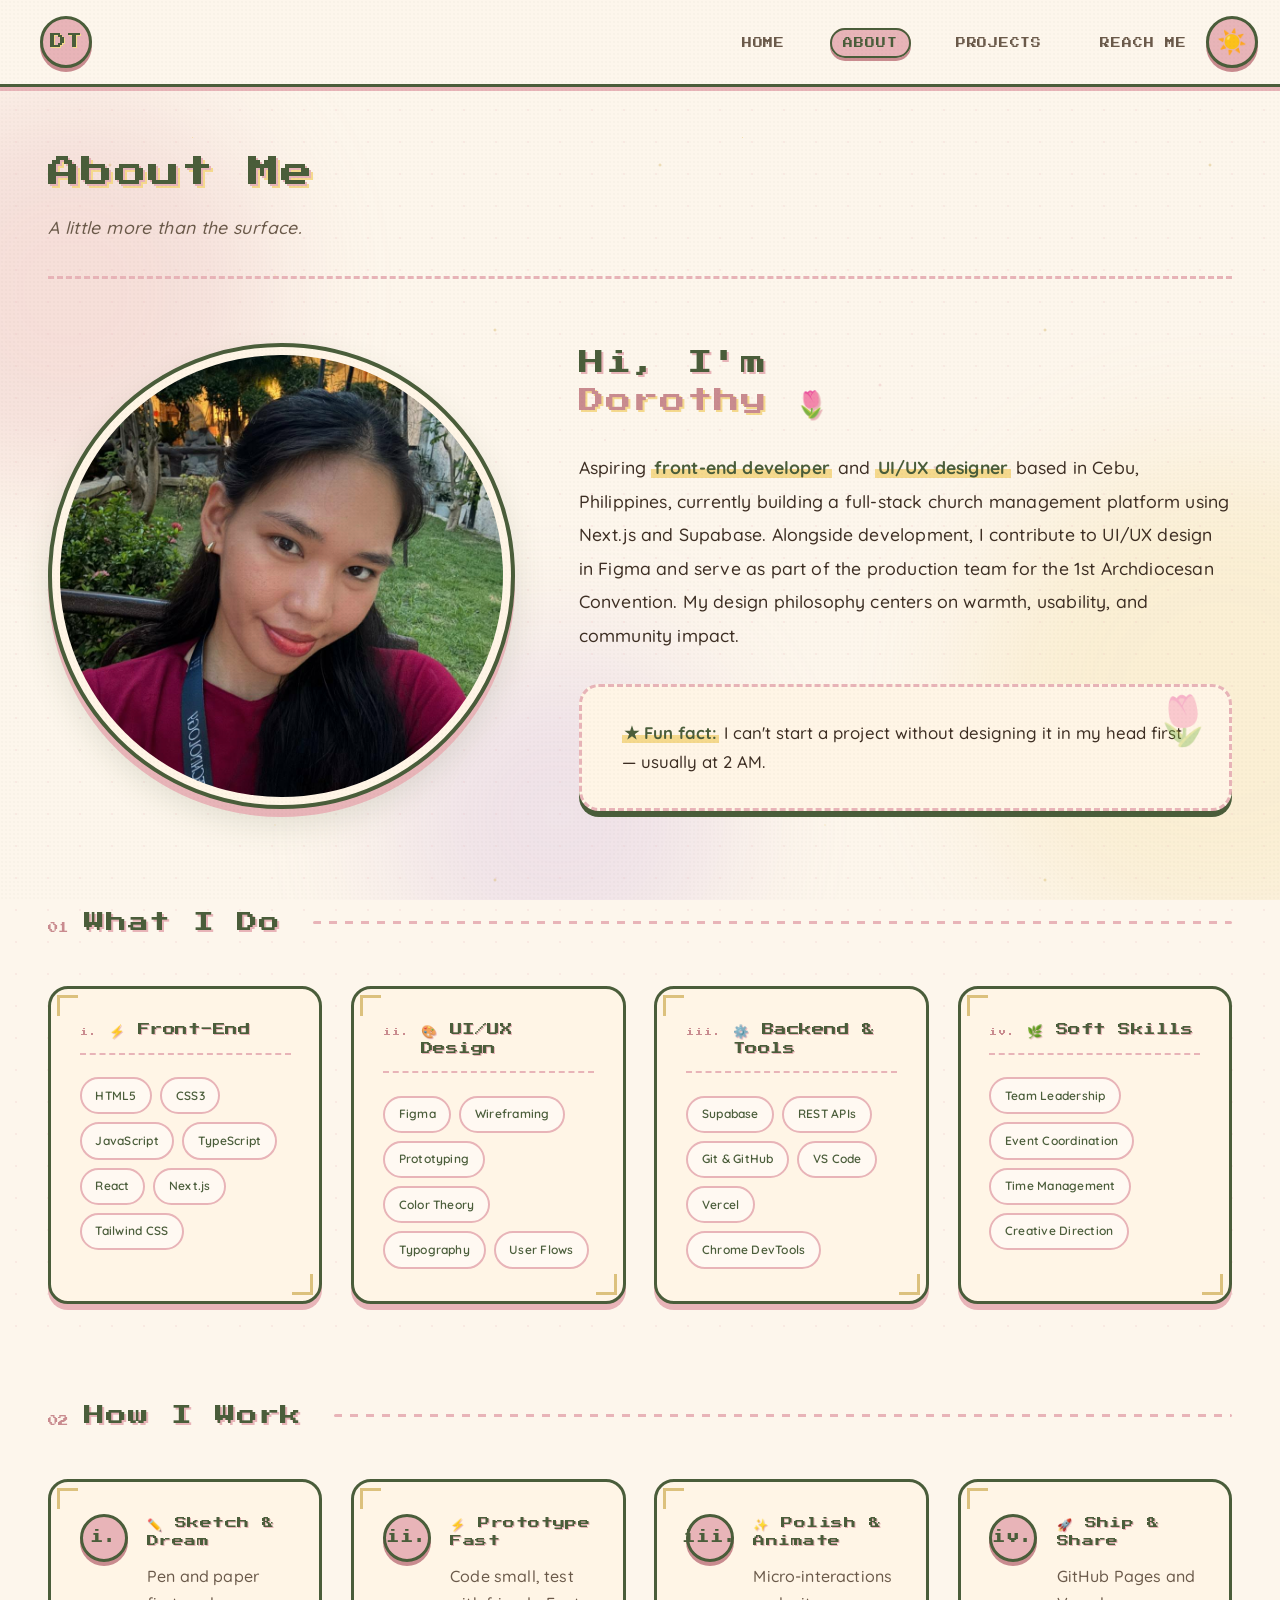
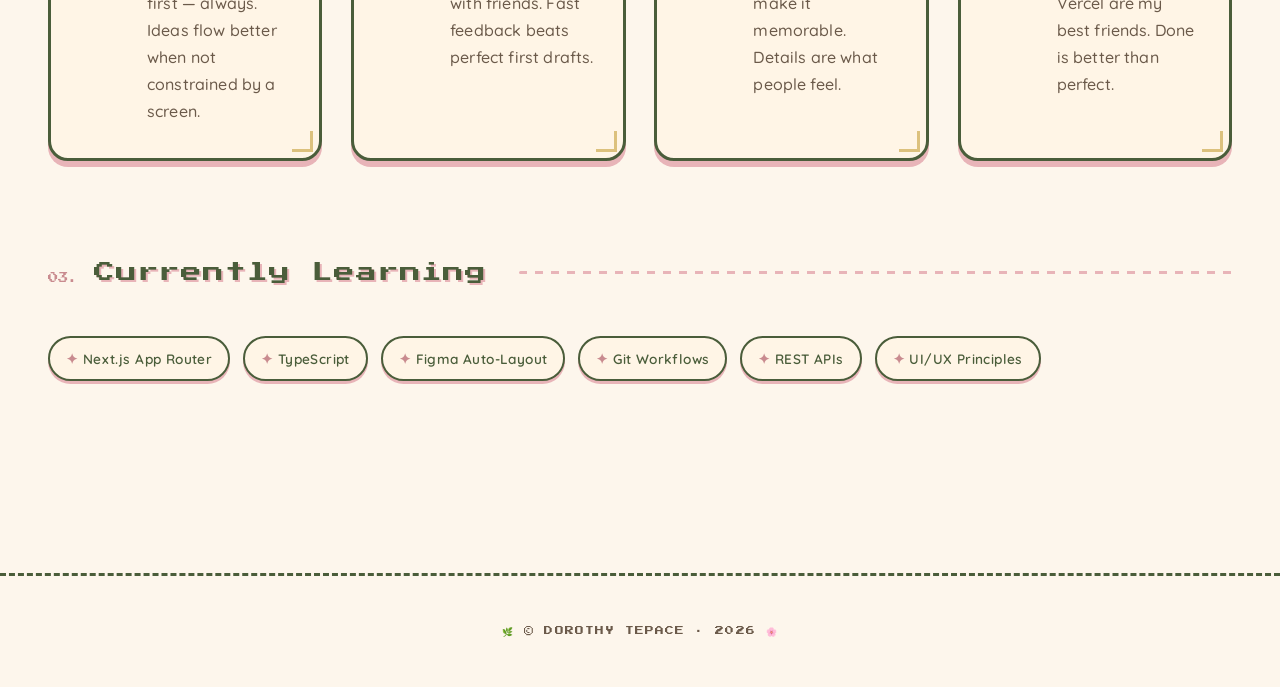
==== commit 844fa9a5: "feat: reach me - availability badge, currently card, best way to reach, response time" ====
--- a/about.html
+++ b/about.html
@@ -4,20 +4,48 @@
   <meta charset="UTF-8" />
   <meta name="viewport" content="width=device-width, initial-scale=1.0" />
   <title>Dorothy Tepace · About</title>
+
+  <!-- Meta -->
+  <meta name="description" content="About Dorothy Tepace — front-end developer & UI/UX designer from Cebu, Philippines." />
+  <meta name="theme-color" content="#fdf6ec" />
+  <meta name="author" content="Dorothy Tepace" />
+
+  <!-- Favicon -->
+  <link rel="icon" type="image/svg+xml" href="data:image/svg+xml,<svg xmlns='http://www.w3.org/2000/svg' viewBox='0 0 100 100'><text y='.9em' font-size='90'>🌷</text></svg>" />
+
+  <!-- Fonts -->
   <link rel="preconnect" href="https://fonts.googleapis.com" />
   <link rel="preconnect" href="https://fonts.gstatic.com" crossorigin />
-  <link href="https://fonts.googleapis.com/css2?family=Fraunces:opsz,wght@9..144,400;9..144,500;9..144,600;9..144,700;9..144,900&family=Inter:wght@400;500;600;700&display=swap" rel="stylesheet" />
+  <link rel="dns-prefetch" href="https://fonts.googleapis.com" />
+  <link href="https://fonts.googleapis.com/css2?family=Press+Start+2P&family=Quicksand:wght@400;500;600;700&display=swap" rel="stylesheet" />
+
+  <!-- Icons -->
+  <link rel="preconnect" href="https://cdnjs.cloudflare.com" />
   <link rel="stylesheet" href="https://cdnjs.cloudflare.com/ajax/libs/font-awesome/6.0.0-beta3/css/all.min.css" />
+
+  <!-- Styles -->
   <link rel="stylesheet" href="style.css" />
 </head>
 <body>
-    <!-- ============================================================
+
+  <!-- ============================================================
+       ANIMATED BACKGROUND LAYERS
+       ============================================================ -->
+  <div class="bg-blobs" aria-hidden="true">
+    <div class="bg-blob bg-blob-1"></div>
+    <div class="bg-blob bg-blob-2"></div>
+    <div class="bg-blob bg-blob-3"></div>
+  </div>
+  <div class="bg-stars" aria-hidden="true"></div>
+
+
+  <!-- ============================================================
        DARK MODE TOGGLE
        ============================================================ -->
   <button class="theme-toggle" id="themeToggle" aria-label="Toggle dark mode" title="Toggle dark mode">
-    <span class="theme-toggle-icon theme-toggle-sun">☀️</span>
-    <span class="theme-toggle-icon theme-toggle-moon">🌙</span>
+    <span class="theme-toggle-icon">☀️</span>
   </button>
+
 
   <!-- ========== TOP NAV ========== -->
   <nav class="top-nav" id="topNav">
@@ -41,9 +69,7 @@
   <!-- ========== MAIN ========== -->
   <main class="page">
 
-    <!-- ============================================================
-         ABOUT HERO
-         ============================================================ -->
+    <!-- ABOUT HERO -->
     <header class="page-header">
       <h1>About Me</h1>
       <p class="page-subtitle">A little more than the surface.</p>
@@ -77,9 +103,7 @@
 
     </section>
 
-    <!-- ============================================================
-         WHAT I DO — Editorial Skills Grid
-         ============================================================ -->
+    <!-- WHAT I DO -->
     <section class="section-label">
       <span class="num">01</span>
       <h2>What I Do</h2>
@@ -89,9 +113,11 @@
     <section class="skills-editorial">
 
       <div class="skill-block reveal">
-        <span class="skill-num">i.</span>
-        <h3>Front-End</h3>
-        <ul>
+        <div class="skill-header">
+          <span class="skill-num">i.</span>
+          <h3>⚡ Front-End</h3>
+        </div>
+        <ul class="skill-pills">
           <li>HTML5</li>
           <li>CSS3</li>
           <li>JavaScript</li>
@@ -103,9 +129,11 @@
       </div>
 
       <div class="skill-block reveal">
-        <span class="skill-num">ii.</span>
-        <h3>UI/UX Design</h3>
-        <ul>
+        <div class="skill-header">
+          <span class="skill-num">ii.</span>
+          <h3>🎨 UI/UX Design</h3>
+        </div>
+        <ul class="skill-pills">
           <li>Figma</li>
           <li>Wireframing</li>
           <li>Prototyping</li>
@@ -116,12 +144,14 @@
       </div>
 
       <div class="skill-block reveal">
-        <span class="skill-num">iii.</span>
-        <h3>Backend & Tools</h3>
-        <ul>
+        <div class="skill-header">
+          <span class="skill-num">iii.</span>
+          <h3>⚙️ Backend &amp; Tools</h3>
+        </div>
+        <ul class="skill-pills">
           <li>Supabase</li>
           <li>REST APIs</li>
-          <li>Git & GitHub</li>
+          <li>Git &amp; GitHub</li>
           <li>VS Code</li>
           <li>Vercel</li>
           <li>Chrome DevTools</li>
@@ -129,9 +159,11 @@
       </div>
 
       <div class="skill-block reveal">
-        <span class="skill-num">iv.</span>
-        <h3>Soft Skills</h3>
-        <ul>
+        <div class="skill-header">
+          <span class="skill-num">iv.</span>
+          <h3>🌿 Soft Skills</h3>
+        </div>
+        <ul class="skill-pills">
           <li>Team Leadership</li>
           <li>Event Coordination</li>
           <li>Time Management</li>
@@ -141,48 +173,52 @@
 
     </section>
 
-    <!-- ============================================================
-         HOW I WORK — Editorial Workflow
-         ============================================================ -->
+    <!-- HOW I WORK -->
     <section class="section-label">
       <span class="num">02</span>
       <h2>How I Work</h2>
       <span class="line"></span>
     </section>
 
-    <section class="workflow-editorial">
+        <section class="workflow-editorial">
 
       <div class="workflow-step reveal">
-        <div class="step-num">i.</div>
-        <h3>Sketch & Dream</h3>
-        <p>Pen and paper first — always. Ideas flow better when not constrained by a screen.</p>
+        <span class="step-num">i.</span>
+        <div class="step-content">
+          <h3>✏️ Sketch &amp; Dream</h3>
+          <p>Pen and paper first — always. Ideas flow better when not constrained by a screen.</p>
+        </div>
       </div>
 
       <div class="workflow-step reveal">
-        <div class="step-num">ii.</div>
-        <h3>Prototype Fast</h3>
-        <p>Code small, test with friends. Fast feedback beats perfect first drafts.</p>
+        <span class="step-num">ii.</span>
+        <div class="step-content">
+          <h3>⚡ Prototype Fast</h3>
+          <p>Code small, test with friends. Fast feedback beats perfect first drafts.</p>
+        </div>
       </div>
 
       <div class="workflow-step reveal">
-        <div class="step-num">iii.</div>
-        <h3>Polish & Animate</h3>
-        <p>Micro-interactions make it memorable. Details are what people feel.</p>
+        <span class="step-num">iii.</span>
+        <div class="step-content">
+          <h3>✨ Polish &amp; Animate</h3>
+          <p>Micro-interactions make it memorable. Details are what people feel.</p>
+        </div>
       </div>
 
       <div class="workflow-step reveal">
-        <div class="step-num">iv.</div>
-        <h3>Ship & Share</h3>
-        <p>GitHub Pages and Vercel are my best friends. Done is better than perfect.</p>
-      </div>
-
-    </section>
-
-    <!-- ============================================================
-         CURRENTLY LEARNING
-         ============================================================ -->
+        <span class="step-num">iv.</span>
+        <div class="step-content">
+          <h3>🚀 Ship &amp; Share</h3>
+          <p>GitHub Pages and Vercel are my best friends. Done is better than perfect.</p>
+        </div>
+      </div>
+
+    </section>
+
+    <!-- CURRENTLY LEARNING -->
     <section class="section-label">
-      <span class="num">iii.</span>
+      <span class="num">03.</span>
       <h2>Currently Learning</h2>
       <span class="line"></span>
     </section>
@@ -203,9 +239,13 @@
     © Dorothy Tepace · 2026
   </footer>
 
-  <!-- ========== SCRIPT ========== -->
+
+  <!-- ========== SCRIPTS ========== -->
   <script>
-    /* ========== NAV SWAP ON SCROLL ========== */
+
+    /* ============================================================
+       1. NAV SWAP — top nav hides, side nav appears on scroll
+       ============================================================ */
     (function () {
       const topNav = document.getElementById('topNav');
       const sideNav = document.getElementById('sideNav');
@@ -226,7 +266,10 @@
       window.addEventListener('load', updateNav);
     })();
 
-    /* ========== SCROLL REVEAL ========== */
+
+    /* ============================================================
+       2. SCROLL REVEAL
+       ============================================================ */
     (function () {
       const reveals = document.querySelectorAll('.reveal');
       if (!reveals.length) return;
@@ -244,6 +287,36 @@
 
       reveals.forEach(el => observer.observe(el));
     })();
+
+
+    /* ============================================================
+       3. DARK MODE TOGGLE
+       ============================================================ */
+    (function () {
+      const toggle = document.getElementById('themeToggle');
+      if (!toggle) return;
+
+      const icon = toggle.querySelector('.theme-toggle-icon');
+      const STORAGE_KEY = 'theme';
+
+      /* Apply saved theme immediately */
+      const saved = localStorage.getItem(STORAGE_KEY);
+      if (saved === 'dark') {
+        document.body.classList.add('dark-mode');
+        if (icon) icon.textContent = '🌙';
+      } else {
+        if (icon) icon.textContent = '☀️';
+      }
+
+      toggle.addEventListener('click', () => {
+        document.body.classList.toggle('dark-mode');
+        const isDark = document.body.classList.contains('dark-mode');
+
+        if (icon) icon.textContent = isDark ? '🌙' : '☀️';
+        localStorage.setItem(STORAGE_KEY, isDark ? 'dark' : 'light');
+      });
+    })();
+
   </script>
 
 </body>
--- a/style.css
+++ b/style.css
@@ -153,7 +153,7 @@
   position: fixed;
   top: 0; left: 0; right: 0;
   z-index: 100;
-  padding: 1rem 2.5rem;
+  padding: 1rem 5rem 1rem 2.5rem;   /* ← extra right padding for the toggle */
   background: rgba(253, 246, 236, 0.95);
   backdrop-filter: blur(10px);
   -webkit-backdrop-filter: blur(10px);
@@ -1126,91 +1126,294 @@
   font-weight: 700;
 }
 
-/* Skills editorial */
+/* ---------- Skills — Arcade Cards ---------- */
 .skills-editorial {
   display: grid;
-  grid-template-columns: repeat(auto-fit, minmax(220px, 1fr));
-  gap: 2rem;
+  grid-template-columns: repeat(auto-fit, minmax(260px, 1fr));
+  gap: 1.8rem;
   margin-bottom: 6rem;
 }
 
 .skill-block {
-  padding-top: 1.5rem;
-  border-top: 3px dashed var(--moss);
+  position: relative;
+  padding: 2rem 1.8rem;
+  background: var(--bg-card);
+  border: 3px solid var(--moss);
+  border-radius: 20px;
+  box-shadow: 0 6px 0 var(--rose);
+  transition: all 0.3s var(--ease-out);
+  overflow: hidden;
+}
+
+/* Corner brackets — arcade UI feel */
+.skill-block::before,
+.skill-block::after {
+  content: "";
+  position: absolute;
+  width: 18px;
+  height: 18px;
+  border: 3px solid var(--butter-deep);
+  opacity: 0.8;
+  transition: all 0.3s var(--ease-out);
+  pointer-events: none;
+}
+
+.skill-block::before {
+  top: 6px;
+  left: 6px;
+  border-right: none;
+  border-bottom: none;
+}
+
+.skill-block::after {
+  bottom: 6px;
+  right: 6px;
+  border-left: none;
+  border-top: none;
+}
+
+.skill-block:hover {
+  transform: translateY(-6px);
+  box-shadow: 0 10px 0 var(--butter);
+  border-color: var(--rose-deep);
+}
+
+.skill-block:hover::before,
+.skill-block:hover::after {
+  width: 26px;
+  height: 26px;
+  opacity: 1;
+  border-color: var(--rose);
+}
+
+/* ---------- Skills — arcade cards (dark mode) ---------- */
+body.dark-mode .skill-block {
+  background: var(--bg-card);
+  border-color: var(--moss);
+  box-shadow:
+    0 0 20px rgba(0, 240, 255, 0.3),
+    inset 0 0 20px rgba(0, 240, 255, 0.03);
+}
+
+body.dark-mode .skill-block:hover {
+  border-color: var(--rose);
+  box-shadow:
+    0 0 30px rgba(255, 46, 136, 0.6),
+    0 0 60px rgba(255, 46, 136, 0.25),
+    inset 0 0 25px rgba(255, 46, 136, 0.06);
+}
+
+body.dark-mode .skill-block::before,
+body.dark-mode .skill-block::after {
+  border-color: var(--butter);
+  filter: drop-shadow(0 0 6px var(--butter));
+}
+
+body.dark-mode .skill-block:hover::before,
+body.dark-mode .skill-block:hover::after {
+  border-color: var(--rose);
+  filter: drop-shadow(0 0 10px var(--rose));
+}
+
+body.dark-mode .skill-header {
+  border-bottom-color: var(--moss);
+  border-bottom-style: dashed;
+}
+
+body.dark-mode .skill-block .skill-num {
+  color: var(--butter);
+  text-shadow: 0 0 8px var(--butter);
+}
+
+body.dark-mode .skill-block h3 {
+  color: var(--moss);
+  text-shadow:
+    0 0 8px rgba(0, 240, 255, 0.8),
+    0 0 16px rgba(0, 240, 255, 0.4);
+}
+
+body.dark-mode .skill-pills li {
+  background: rgba(0, 240, 255, 0.08);
+  color: var(--moss);
+  border-color: var(--moss);
+  box-shadow: 0 0 8px rgba(0, 240, 255, 0.3);
+}
+
+body.dark-mode .skill-pills li:hover {
+  background: var(--rose);
+  color: var(--bg);
+  box-shadow: 0 0 15px rgba(255, 46, 136, 0.8);
+  border-color: var(--rose);
+}
+
+/* Header row */
+.skill-header {
+  display: flex;
+  align-items: baseline;
+  gap: 0.7rem;
+  margin-bottom: 1.4rem;
+  padding-bottom: 0.8rem;
+  border-bottom: 2px dashed var(--rose);
 }
 
 .skill-block .skill-num {
-  display: block;
+  display: inline-block;
   font-family: var(--font-pixel);
-  font-size: 0.55rem;
+  font-size: 0.5rem;
   color: var(--rose-deep);
   letter-spacing: 0.1em;
-  margin-bottom: 0.6rem;
 }
 
 .skill-block h3 {
+  font-family: var(--font-pixel);
+  font-size: 0.78rem;
+  letter-spacing: 0.04em;
+  color: var(--moss);
+  text-shadow: 1px 1px 0 var(--rose);
+  margin: 0;
+}
+
+/* Skill pills */
+.skill-pills {
+  display: flex;
+  flex-wrap: wrap;
+  gap: 0.5rem;
+  list-style: none;
+}
+
+.skill-pills li {
+  padding: 0.4rem 0.85rem;
+  background: var(--bg-lighter);
+  color: var(--moss);
+  border: 2px solid var(--rose);
+  border-radius: 20px;
+  font-family: var(--font-body);
   font-size: 0.75rem;
-  letter-spacing: 0.04em;
-  color: var(--moss);
-  text-shadow: 1px 1px 0 var(--rose);
-  margin-bottom: 1rem;
-}
-
-.skill-block ul {
-  list-style: none;
-  display: flex;
-  flex-direction: column;
-  gap: 0.4rem;
-}
-
-.skill-block li {
-  padding: 0.3rem 0;
-  font-family: var(--font-body);
-  font-size: 1.05rem;
-  color: var(--text-dim);
+  font-weight: 600;
   letter-spacing: 0.02em;
-  border-bottom: 1px dotted var(--rose);
-}
-
-.skill-block li::before {
-  content: "🌿 ";
-  color: var(--moss);
+  transition: all 0.2s var(--ease-out);
+  cursor: default;
+}
+
+.skill-pills li:hover {
+  background: var(--rose);
+  color: var(--bg);
+  transform: translateY(-2px);
+  box-shadow: 0 4px 0 var(--butter);
 }
 
 /* Workflow */
+/* ---------- Workflow — Arcade Step Cards ---------- */
 .workflow-editorial {
   display: grid;
   grid-template-columns: repeat(auto-fit, minmax(240px, 1fr));
-  gap: 2rem;
+  gap: 1.8rem;
   margin-bottom: 6rem;
 }
 
 .workflow-step {
-  padding: 2rem 0;
-  border-top: 3px dashed var(--rose-deep);
-}
-
+  position: relative;
+  display: flex;
+  gap: 1.2rem;
+  align-items: flex-start;
+  padding: 2rem 1.8rem;
+  background: var(--bg-card);
+  border: 3px solid var(--moss);
+  border-radius: 20px;
+  box-shadow: 0 6px 0 var(--rose);
+  transition: all 0.3s var(--ease-out);
+  overflow: hidden;
+}
+
+/* Corner brackets — same as skills */
+.workflow-step::before,
+.workflow-step::after {
+  content: "";
+  position: absolute;
+  width: 18px;
+  height: 18px;
+  border: 3px solid var(--butter-deep);
+  opacity: 0.8;
+  transition: all 0.3s var(--ease-out);
+  pointer-events: none;
+}
+
+.workflow-step::before {
+  top: 6px;
+  left: 6px;
+  border-right: none;
+  border-bottom: none;
+}
+
+.workflow-step::after {
+  bottom: 6px;
+  right: 6px;
+  border-left: none;
+  border-top: none;
+}
+
+.workflow-step:hover {
+  transform: translateY(-6px);
+  box-shadow: 0 10px 0 var(--butter);
+  border-color: var(--rose-deep);
+}
+
+.workflow-step:hover::before,
+.workflow-step:hover::after {
+  width: 26px;
+  height: 26px;
+  opacity: 1;
+  border-color: var(--rose);
+}
+
+/* Number badge */
 .workflow-step .step-num {
+  flex-shrink: 0;
+  display: inline-flex;
+  align-items: center;
+  justify-content: center;
+  width: 48px;
+  height: 48px;
+  background: var(--rose);
+  color: var(--moss);
+  border: 3px solid var(--moss);
+  border-radius: 50%;
+  box-shadow: 0 4px 0 var(--rose-deep);
   font-family: var(--font-pixel);
-  font-size: 1.4rem;
-  color: var(--rose-deep);
+  font-size: 0.85rem;
   line-height: 1;
-  letter-spacing: 0.05em;
-  text-shadow: 2px 2px 0 var(--butter);
-  margin-bottom: 1rem;
+  letter-spacing: 0;
+  transition: all 0.3s var(--ease-out);
+}
+
+.workflow-step:hover .step-num {
+  background: var(--butter);
+  transform: rotate(-8deg) scale(1.08);
+  box-shadow: 0 6px 0 var(--butter-deep);
+}
+
+/* Content */
+.workflow-step .step-content {
+  flex: 1;
+  min-width: 0;
 }
 
 .workflow-step h3 {
+  font-family: var(--font-pixel);
   font-size: 0.75rem;
+  letter-spacing: 0.04em;
   color: var(--moss);
   text-shadow: 1px 1px 0 var(--rose);
   margin-bottom: 0.8rem;
+  line-height: 1.5;
 }
 
 .workflow-step p {
-  font-size: 1.05rem;
+  font-family: var(--font-body);
+  font-size: 1rem;
   line-height: 1.7;
   color: var(--text-dim);
+  margin: 0;
 }
 
 /* Section labels */
@@ -2165,112 +2368,122 @@
 }
 
 /* ============================================================
-   20. THEME TOGGLE — dark mode button
+   21. DARK MODE — NEON CYBERPUNK EDITION
    ============================================================ */
 
-.theme-toggle {
-  position: fixed;
-  top: 1rem;
-  right: 1rem;
-  z-index: 200;
-  width: 48px;
-  height: 48px;
-  padding: 0;
-  background: var(--bg-card);
-  border: 3px solid var(--moss);
-  border-radius: 50%;
-  box-shadow: 0 4px 0 var(--rose);
-  cursor: pointer;
-  display: flex;
-  align-items: center;
-  justify-content: center;
-  transition: all 0.3s var(--ease-out);
-  font-size: 1.2rem;
-  overflow: hidden;
-}
-
-.theme-toggle:hover {
-  background: var(--butter);
-  transform: translateY(-2px) rotate(-8deg);
-  box-shadow: 0 6px 0 var(--butter-deep);
-}
-
-.theme-toggle:active {
-  transform: translateY(2px) rotate(0);
-  box-shadow: 0 2px 0 var(--rose);
-}
-
-.theme-toggle-icon {
-  position: absolute;
-  transition: transform 0.5s var(--ease-spring), opacity 0.3s var(--ease-out);
-  line-height: 1;
-}
-
-.theme-toggle-moon {
-  transform: translateY(-40px) rotate(-40deg);
-  opacity: 0;
-}
-
-/* When dark mode is active */
-body.dark-mode .theme-toggle-sun {
-  transform: translateY(40px) rotate(40deg);
-  opacity: 0;
-}
-
-body.dark-mode .theme-toggle-moon {
-  transform: translateY(0) rotate(0);
-  opacity: 1;
-}
-
-/* On mobile, move the toggle below the top nav */
-@media (max-width: 768px) {
-  .theme-toggle {
-    top: auto;
-    bottom: 5rem;
-    right: 1rem;
-    width: 44px;
-    height: 44px;
-  }
-}
-
-
-/* ============================================================
-   21. DARK MODE — theme override
-   ============================================================ */
-
 body.dark-mode {
-  --bg: #1a1414;
-  --bg-lighter: #221a1a;
-  --bg-card: #2a2020;
-  --bg-elevated: #332626;
-
-  --moss: #a8b89c;
-  --moss-light: #c4d1b6;
-
-  --rose: #d9a5a0;
-  --rose-deep: #e8b4b8;
-
-  --butter: #f5d98d;
-  --butter-deep: #ffd700;
-
-  --text: #f0e8e0;
-  --text-dim: #b8ada0;
-  --text-muted: #8a7a6a;
-
-  --border: #3a2e2a;
-  --border-bright: #a8b89c;
+  --bg: #0a0612;
+  --bg-lighter: #120a1e;
+  --bg-card: #1a1030;
+  --bg-elevated: #241640;
+
+  --moss: #00f0ff;
+  --moss-light: #7ef4ff;
+
+  --rose: #ff2e88;
+  --rose-deep: #ff5ea8;
+
+  --butter: #ffe600;
+  --butter-deep: #fff44f;
+
+  --lavender: #b366ff;
+
+  --text: #e8f8ff;
+  --text-dim: #a4b8d0;
+  --text-muted: #6a7a95;
+
+  --border: #2a1e4a;
+  --border-bright: #00f0ff;
 
   background: var(--bg);
   color: var(--text);
 }
 
-/* Global text overrides */
+/* ---------- Workflow — arcade step cards (dark mode) ---------- */
+body.dark-mode .workflow-step {
+  background: var(--bg-card);
+  border-color: var(--moss);
+  box-shadow:
+    0 0 20px rgba(0, 240, 255, 0.3),
+    inset 0 0 20px rgba(0, 240, 255, 0.03);
+}
+
+body.dark-mode .workflow-step:hover {
+  border-color: var(--rose);
+  box-shadow:
+    0 0 30px rgba(255, 46, 136, 0.6),
+    0 0 60px rgba(255, 46, 136, 0.25),
+    inset 0 0 25px rgba(255, 46, 136, 0.06);
+}
+
+body.dark-mode .workflow-step::before,
+body.dark-mode .workflow-step::after {
+  border-color: var(--butter);
+  filter: drop-shadow(0 0 6px var(--butter));
+}
+
+body.dark-mode .workflow-step:hover::before,
+body.dark-mode .workflow-step:hover::after {
+  border-color: var(--rose);
+  filter: drop-shadow(0 0 10px var(--rose));
+}
+
+body.dark-mode .workflow-step .step-num {
+  background: var(--moss);
+  color: var(--bg);
+  border-color: var(--moss);
+  box-shadow:
+    0 4px 0 var(--rose),
+    0 0 20px rgba(0, 240, 255, 0.7);
+  text-shadow: none;
+}
+
+body.dark-mode .workflow-step:hover .step-num {
+  background: var(--rose);
+  box-shadow:
+    0 6px 0 var(--moss),
+    0 0 30px rgba(255, 46, 136, 0.9);
+}
+
+body.dark-mode .workflow-step h3 {
+  color: var(--moss);
+  text-shadow:
+    0 0 8px rgba(0, 240, 255, 0.8),
+    0 0 16px rgba(0, 240, 255, 0.4);
+}
+
+body.dark-mode .workflow-step p {
+  color: var(--text-dim);
+}
+
+/* Grid overlay in dark mode — subtle cyan lines */
+body.dark-mode::before {
+  background-image:
+    linear-gradient(rgba(0, 240, 255, 0.04) 1px, transparent 1px),
+    linear-gradient(90deg, rgba(255, 46, 136, 0.04) 1px, transparent 1px);
+  background-size: 40px 40px;
+  animation: grid-scroll 30s linear infinite;
+}
+
+@keyframes grid-scroll {
+  0%   { background-position: 0 0, 0 0; }
+  100% { background-position: 40px 40px, 40px 40px; }
+}
+
+body.dark-mode::after {
+  background-image: radial-gradient(circle, rgba(255, 255, 255, 0.02) 1px, transparent 1px);
+  mix-blend-mode: screen;
+}
+
+/* ---------- Typography — glowing text ---------- */
 body.dark-mode h1,
 body.dark-mode h2,
 body.dark-mode h3,
 body.dark-mode h4 {
   color: var(--moss);
-  text-shadow: 2px 2px 0 rgba(217, 165, 160, 0.3);
+  text-shadow:
+    0 0 8px rgba(0, 240, 255, 0.8),
+    0 0 20px rgba(0, 240, 255, 0.4);
 }
 
 body.dark-mode p {
@@ -2278,83 +2491,159 @@
 }
 
 body.dark-mode a {
-  color: var(--rose-deep);
+  color: var(--rose);
+  text-shadow: 0 0 8px rgba(255, 46, 136, 0.5);
 }
 
 body.dark-mode a:hover {
   color: var(--moss);
-}
-
-/* Body background — darker, less visible dots */
-body.dark-mode::before {
-  background-image: radial-gradient(circle, rgba(217, 165, 160, 0.12) 1.5px, transparent 1.5px);
-}
-
-body.dark-mode::after {
-  background-image: radial-gradient(circle, rgba(255, 255, 255, 0.02) 1px, transparent 1px);
-  mix-blend-mode: screen;
-}
-
-/* Top nav */
+  text-shadow: 0 0 12px rgba(0, 240, 255, 0.8);
+}
+
+/* ---------- Top Nav ---------- */
 body.dark-mode .top-nav {
-  background: rgba(26, 20, 20, 0.95);
-  border-bottom-color: var(--moss);
-  box-shadow: 0 4px 0 rgba(217, 165, 160, 0.3);
+  background: rgba(10, 6, 18, 0.9);
+  border-bottom: 3px solid var(--moss);
+  box-shadow:
+    0 4px 0 var(--rose),
+    0 0 20px rgba(0, 240, 255, 0.3),
+    0 0 40px rgba(255, 46, 136, 0.15);
+}
+
+body.dark-mode .brand {
+  background: var(--rose);
+  border-color: var(--moss);
+  color: var(--bg);
+  text-shadow: none;
+  box-shadow:
+    0 4px 0 var(--moss),
+    0 0 20px rgba(255, 46, 136, 0.6);
+}
+
+body.dark-mode .brand:hover {
+  background: var(--moss);
+  box-shadow:
+    0 6px 0 var(--rose),
+    0 0 30px rgba(0, 240, 255, 0.8);
 }
 
 body.dark-mode .nav-links a {
   color: var(--text-dim);
-}
-
-body.dark-mode .nav-links a:hover,
+  border: 2px solid transparent;
+}
+
+body.dark-mode .nav-links a:hover {
+  color: var(--moss);
+  border-color: var(--moss);
+  background: rgba(0, 240, 255, 0.08);
+  box-shadow: 0 0 12px rgba(0, 240, 255, 0.5);
+}
+
 body.dark-mode .nav-links a.active {
   color: var(--bg);
-}
-
-/* Side nav */
+  background: var(--moss);
+  border-color: var(--moss);
+  box-shadow:
+    0 3px 0 var(--rose),
+    0 0 20px rgba(0, 240, 255, 0.7);
+}
+
+/* ---------- Side Nav ---------- */
 body.dark-mode .side-nav {
-  background: rgba(42, 32, 32, 0.95);
+  background: rgba(10, 6, 18, 0.95);
   border-color: var(--moss);
-  box-shadow: 0 6px 0 rgba(217, 165, 160, 0.3);
+  box-shadow:
+    0 6px 0 var(--rose),
+    0 0 30px rgba(0, 240, 255, 0.4);
 }
 
 body.dark-mode .side-link {
   color: var(--text-dim);
+}
+
+body.dark-mode .side-link:hover {
+  background: var(--rose);
+  color: var(--bg);
+  border-color: var(--moss);
+  box-shadow: 0 0 15px rgba(255, 46, 136, 0.7);
 }
 
 body.dark-mode .side-link.active {
   background: var(--moss);
   color: var(--bg);
-}
-
-/* Tiles, cards, modals */
+  box-shadow: 0 0 20px rgba(0, 240, 255, 0.9);
+}
+
+/* ---------- Gallery Tiles — glowing cards ---------- */
 body.dark-mode .gallery-tile {
   background: var(--bg-card);
-  border-color: var(--moss);
-  box-shadow: 0 6px 0 rgba(217, 165, 160, 0.25), 0 12px 24px rgba(0, 0, 0, 0.5);
+  border: 3px solid var(--moss);
+  box-shadow:
+    0 0 20px rgba(0, 240, 255, 0.35),
+    0 0 40px rgba(0, 240, 255, 0.15),
+    inset 0 0 20px rgba(0, 240, 255, 0.05);
+}
+
+body.dark-mode .gallery-tile:hover {
+  border-color: var(--rose);
+  box-shadow:
+    0 0 30px rgba(255, 46, 136, 0.6),
+    0 0 60px rgba(255, 46, 136, 0.3),
+    0 0 90px rgba(0, 240, 255, 0.2),
+    inset 0 0 30px rgba(255, 46, 136, 0.08);
+  transform: translateY(-6px);
+}
+
+body.dark-mode .gallery-tile::after {
+  content: "✿";
+  color: var(--rose);
+  text-shadow:
+    0 0 8px var(--rose),
+    0 0 16px var(--rose);
+}
+
+body.dark-mode .gallery-tile:hover::after {
+  color: var(--moss);
+  text-shadow:
+    0 0 12px var(--moss),
+    0 0 24px var(--moss);
 }
 
 body.dark-mode .gallery-tile::before {
   background: linear-gradient(
     to bottom,
-    rgba(26, 20, 20, 0.9) 0%,
-    rgba(26, 20, 20, 0.75) 50%,
-    rgba(26, 20, 20, 0.9) 100%
+    rgba(10, 6, 18, 0.85) 0%,
+    rgba(10, 6, 18, 0.7) 50%,
+    rgba(10, 6, 18, 0.85) 100%
   );
 }
 
 body.dark-mode .gallery-tile:hover::before {
   background: linear-gradient(
     to bottom,
-    rgba(26, 20, 20, 0.85) 0%,
-    rgba(42, 32, 32, 0.7) 50%,
-    rgba(26, 20, 20, 0.85) 100%
+    rgba(10, 6, 18, 0.8) 0%,
+    rgba(26, 16, 48, 0.65) 50%,
+    rgba(10, 6, 18, 0.8) 100%
   );
 }
 
+body.dark-mode .gallery-tile-index {
+  color: var(--butter);
+  text-shadow: 0 0 10px var(--butter);
+}
+
 body.dark-mode .gallery-tile h3 {
   color: var(--moss);
-  text-shadow: 2px 2px 0 rgba(217, 165, 160, 0.4);
+  text-shadow:
+    0 0 10px rgba(0, 240, 255, 0.9),
+    0 0 20px rgba(0, 240, 255, 0.5);
+}
+
+body.dark-mode .gallery-tile:hover h3 {
+  color: var(--rose);
+  text-shadow:
+    0 0 12px rgba(255, 46, 136, 1),
+    0 0 24px rgba(255, 46, 136, 0.6);
 }
 
 body.dark-mode .gallery-tile-meta {
@@ -2362,32 +2651,89 @@
 }
 
 body.dark-mode .gallery-tile-tags span {
-  background: var(--bg-elevated);
-  color: var(--moss);
-  border-color: var(--rose);
-}
-
+  background: rgba(0, 240, 255, 0.08);
+  color: var(--moss);
+  border: 2px solid var(--moss);
+  box-shadow: 0 0 10px rgba(0, 240, 255, 0.4);
+}
+
+body.dark-mode .gallery-tile-hint {
+  color: var(--butter);
+  text-shadow: 0 0 8px var(--butter);
+}
+
+/* ---------- Project cards (Projects page) ---------- */
 body.dark-mode .proj-card,
 body.dark-mode .skill-block,
 body.dark-mode .workflow-step {
   background: var(--bg-card);
   border-color: var(--moss);
-}
-
+  box-shadow:
+    0 0 20px rgba(0, 240, 255, 0.25),
+    inset 0 0 20px rgba(0, 240, 255, 0.03);
+}
+
+body.dark-mode .proj-card:hover {
+  border-color: var(--rose);
+  box-shadow:
+    0 0 30px rgba(255, 46, 136, 0.5),
+    0 0 60px rgba(255, 46, 136, 0.2);
+}
+
+body.dark-mode .proj-card h3 {
+  color: var(--moss);
+  text-shadow: 0 0 10px rgba(0, 240, 255, 0.7);
+}
+
+body.dark-mode .proj-tags span {
+  background: rgba(0, 240, 255, 0.08);
+  color: var(--moss);
+  border-color: var(--moss);
+}
+
+/* ---------- Fun fact box, QR block ---------- */
 body.dark-mode .fun-fact-box,
 body.dark-mode .qr-block {
   background: var(--bg-card);
   border-color: var(--rose);
   color: var(--text);
-}
-
+  box-shadow:
+    0 0 20px rgba(255, 46, 136, 0.3),
+    inset 0 0 20px rgba(255, 46, 136, 0.05);
+}
+
+body.dark-mode .fun-fact-box strong,
+body.dark-mode .qr-block .qr-caption {
+  color: var(--moss);
+  text-shadow: 0 0 8px rgba(0, 240, 255, 0.6);
+}
+
+/* ---------- Modal ---------- */
 body.dark-mode .modal {
   background: var(--bg-lighter);
   color: var(--text);
+  border: 4px solid var(--moss);
+  box-shadow:
+    0 0 30px rgba(0, 240, 255, 0.5),
+    0 0 60px rgba(255, 46, 136, 0.2),
+    0 10px 0 var(--rose);
+}
+
+body.dark-mode .modal-close {
+  background: var(--bg-card);
+  color: var(--rose);
+  border-color: var(--rose);
+}
+
+body.dark-mode .modal-close:hover {
+  background: var(--rose);
+  color: var(--bg);
+  box-shadow: 0 0 20px var(--rose);
 }
 
 body.dark-mode .modal-header h2 {
   color: var(--moss);
+  text-shadow: 0 0 12px rgba(0, 240, 255, 0.7);
 }
 
 body.dark-mode .modal-content p,
@@ -2395,40 +2741,168 @@
   color: var(--text-dim);
 }
 
+body.dark-mode .modal-meta {
+  color: var(--butter);
+  text-shadow: 0 0 8px var(--butter);
+}
+
+body.dark-mode .modal-tags span {
+  background: rgba(0, 240, 255, 0.08);
+  color: var(--moss);
+  border: 2px solid var(--moss);
+  box-shadow: 0 0 8px rgba(0, 240, 255, 0.3);
+}
+
+/* ---------- Contact rows (Reach page) ---------- */
 body.dark-mode .contact-row {
   color: var(--text);
-  border-bottom-color: rgba(217, 165, 160, 0.3);
+  border-bottom-color: rgba(0, 240, 255, 0.2);
+}
+
+body.dark-mode .contact-row .contact-label {
+  color: var(--butter);
+  text-shadow: 0 0 8px var(--butter);
 }
 
 body.dark-mode .contact-row .contact-value {
   color: var(--text);
 }
 
+body.dark-mode .contact-row:hover {
+  border-bottom-color: var(--moss);
+}
+
 body.dark-mode .contact-row:hover .contact-value {
   color: var(--moss);
-}
-
-/* Section dividers */
+  text-shadow: 0 0 10px rgba(0, 240, 255, 0.7);
+}
+
+body.dark-mode .contact-row .contact-arrow {
+  color: var(--rose);
+}
+
+body.dark-mode .contact-row:hover .contact-arrow {
+  color: var(--moss);
+  text-shadow: 0 0 10px var(--moss);
+}
+
+/* ---------- Statement quote ---------- */
 body.dark-mode .statement-divider::before,
 body.dark-mode .statement-divider::after {
   background: repeating-linear-gradient(
     90deg,
-    var(--rose-deep) 0, var(--rose-deep) 6px,
+    var(--moss) 0, var(--moss) 6px,
     transparent 6px, transparent 12px
   );
+  box-shadow: 0 0 10px rgba(0, 240, 255, 0.5);
+}
+
+body.dark-mode .statement-divider span {
+  color: var(--rose);
+  text-shadow: 0 0 10px var(--rose);
 }
 
 body.dark-mode .statement-quote p {
   color: var(--moss);
-  text-shadow: 2px 2px 0 rgba(217, 165, 160, 0.3);
+  text-shadow:
+    0 0 12px rgba(0, 240, 255, 0.7),
+    0 0 24px rgba(0, 240, 255, 0.3);
+}
+
+body.dark-mode .statement-accent {
+  color: var(--rose);
+  text-shadow:
+    0 0 12px rgba(255, 46, 136, 0.8),
+    0 0 24px rgba(255, 46, 136, 0.4);
 }
 
 body.dark-mode .statement-attribution cite {
-  color: var(--moss);
+  color: var(--butter);
+  text-shadow: 0 0 8px var(--butter);
 }
 
 body.dark-mode .statement-line {
   background: var(--moss);
+  box-shadow: 0 0 8px var(--moss);
+}
+
+/* ---------- Learning tags ---------- */
+body.dark-mode .learning-tag {
+  background: var(--bg-card);
+  color: var(--moss);
+  border: 2px solid var(--moss);
+  box-shadow: 0 0 12px rgba(0, 240, 255, 0.4);
+}
+
+body.dark-mode .learning-tag:hover {
+  background: var(--rose);
+  color: var(--bg);
+  box-shadow: 0 0 20px rgba(255, 46, 136, 0.8);
+}
+
+/* ---------- Footer ---------- */
+body.dark-mode .site-footer {
+  color: var(--text-dim);
+  border-top-color: var(--moss);
+  text-shadow: 0 0 6px rgba(0, 240, 255, 0.3);
+}
+
+/* ---------- Theme toggle in dark mode ---------- */
+/* ============================================================
+   20. THEME TOGGLE — circle with sun/moon swap
+   ============================================================ */
+
+.theme-toggle {
+  position: fixed;
+  top: 1rem;
+  right: 1.4rem;
+  z-index: 200;
+  width: 52px;
+  height: 52px;
+  padding: 0;
+  background: var(--rose);
+  border: 3px solid var(--moss);
+  border-radius: 50%;
+  box-shadow: 0 4px 0 var(--rose-deep);
+  cursor: pointer;
+  display: flex;
+  align-items: center;
+  justify-content: center;
+  transition: all 0.3s var(--ease-out);
+  font-size: 1.5rem;
+  overflow: hidden;
+}
+
+.theme-toggle:hover {
+  background: var(--butter);
+  transform: translateY(-2px) rotate(-8deg);
+  box-shadow: 0 6px 0 var(--butter-deep);
+}
+
+.theme-toggle:active {
+  transform: translateY(2px) rotate(0);
+  box-shadow: 0 2px 0 var(--rose-deep);
+}
+
+.theme-toggle-icon {
+  display: inline-block;
+  line-height: 1;
+  transition: transform 0.4s var(--ease-spring);
+}
+
+.theme-toggle:hover .theme-toggle-icon {
+  transform: rotate(20deg) scale(1.1);
+}
+
+/* Mobile */
+@media (max-width: 768px) {
+  .theme-toggle {
+    width: 46px;
+    height: 46px;
+    font-size: 1.3rem;
+    top: 0.9rem;
+    right: 1rem;
+  }
 }
 
 
@@ -2523,14 +2997,39 @@
   100% { opacity: 0.9; transform: scale(1.02); }
 }
 
-/* In dark mode, stars glow more */
+/* In dark mode — stars turn neon and blobs glow like plasma */
 body.dark-mode .bg-stars {
-  opacity: 0.85;
+  opacity: 0.9;
+  background-image:
+    radial-gradient(2px 2px at 20% 30%, var(--moss), transparent),
+    radial-gradient(2px 2px at 60% 70%, var(--rose), transparent),
+    radial-gradient(1px 1px at 50% 50%, var(--butter), transparent),
+    radial-gradient(1px 1px at 80% 10%, var(--moss), transparent),
+    radial-gradient(2px 2px at 90% 60%, var(--rose), transparent),
+    radial-gradient(1px 1px at 10% 80%, var(--butter), transparent),
+    radial-gradient(1px 1px at 35% 25%, var(--moss), transparent),
+    radial-gradient(2px 2px at 70% 85%, var(--rose), transparent);
+  filter: drop-shadow(0 0 4px currentColor);
 }
 
 body.dark-mode .bg-blob {
-  opacity: 0.15;
-  filter: blur(80px);
+  opacity: 0.35;
+  filter: blur(90px) saturate(1.5);
+}
+
+body.dark-mode .bg-blob-1 {
+  background: var(--moss);
+  box-shadow: 0 0 80px var(--moss);
+}
+
+body.dark-mode .bg-blob-2 {
+  background: var(--rose);
+  box-shadow: 0 0 80px var(--rose);
+}
+
+body.dark-mode .bg-blob-3 {
+  background: var(--lavender);
+  box-shadow: 0 0 80px var(--lavender);
 }
 
 /* Respect reduced motion */
@@ -2539,4 +3038,243 @@
   .bg-stars {
     animation: none !important;
   }
+}
+
+/* ============================================================
+   23. REACH ME — additional sections
+   ============================================================ */
+
+/* ---------- Availability badge ---------- */
+.availability-badge {
+  display: inline-flex;
+  align-items: center;
+  gap: 0.7rem;
+  padding: 0.55rem 1.2rem;
+  background: var(--bg-card);
+  border: 3px solid var(--moss);
+  border-radius: 40px;
+  box-shadow: 0 4px 0 var(--rose);
+  font-family: var(--font-body);
+  font-size: 0.9rem;
+  font-weight: 600;
+  color: var(--moss);
+  letter-spacing: 0.02em;
+  margin-bottom: 1.8rem;
+  transition: all 0.3s var(--ease-out);
+}
+
+.availability-badge:hover {
+  transform: translateY(-2px);
+  box-shadow: 0 6px 0 var(--butter);
+}
+
+.availability-dot {
+  width: 10px;
+  height: 10px;
+  background: #4ade80;
+  border: 2px solid var(--moss);
+  border-radius: 50%;
+  box-shadow: 0 0 8px rgba(74, 222, 128, 0.8);
+  animation: availability-pulse 2s ease-in-out infinite;
+  flex-shrink: 0;
+}
+
+@keyframes availability-pulse {
+  0%, 100% {
+    transform: scale(1);
+    box-shadow: 0 0 8px rgba(74, 222, 128, 0.8);
+  }
+  50% {
+    transform: scale(1.15);
+    box-shadow: 0 0 16px rgba(74, 222, 128, 1);
+  }
+}
+
+/* ---------- Info cards (Currently + Best way) ---------- */
+.contact-cards {
+  display: flex;
+  flex-direction: column;
+  gap: 1.2rem;
+  min-width: 260px;
+}
+
+.info-card {
+  padding: 1.5rem 1.6rem;
+  background: var(--bg-card);
+  border: 3px solid var(--moss);
+  border-radius: 20px;
+  box-shadow: 0 6px 0 var(--rose);
+  transition: all 0.3s var(--ease-out);
+}
+
+.info-card:hover {
+  transform: translateY(-4px);
+  box-shadow: 0 10px 0 var(--butter);
+  border-color: var(--rose-deep);
+}
+
+.info-card-title {
+  font-family: var(--font-pixel);
+  font-size: 0.7rem;
+  letter-spacing: 0.04em;
+  color: var(--moss);
+  text-shadow: 1px 1px 0 var(--rose);
+  margin-bottom: 1rem;
+  padding-bottom: 0.6rem;
+  border-bottom: 2px dashed var(--rose);
+}
+
+.info-list {
+  list-style: none;
+  display: flex;
+  flex-direction: column;
+  gap: 0.5rem;
+}
+
+.info-list li {
+  display: flex;
+  align-items: center;
+  gap: 0.6rem;
+  font-family: var(--font-body);
+  font-size: 0.95rem;
+  font-weight: 500;
+  color: var(--text);
+  line-height: 1.4;
+}
+
+.info-list li strong {
+  color: var(--moss);
+  font-weight: 700;
+}
+
+.info-check {
+  flex-shrink: 0;
+  font-size: 0.9rem;
+  line-height: 1;
+}
+
+.info-list-dim {
+  color: var(--text-muted);
+  opacity: 0.75;
+}
+
+/* ---------- Response time line ---------- */
+.response-time {
+  display: inline-flex;
+  align-items: center;
+  justify-content: center;
+  gap: 0.7rem;
+  padding: 0.7rem 1.4rem;
+  background: var(--bg-card);
+  border: 2px dashed var(--rose);
+  border-radius: 40px;
+  font-family: var(--font-body);
+  font-size: 0.9rem;
+  font-weight: 600;
+  color: var(--text-dim);
+  margin-bottom: 2rem;
+  transition: all 0.3s var(--ease-out);
+}
+
+.response-time:hover {
+  border-style: solid;
+  border-color: var(--moss);
+  color: var(--moss);
+}
+
+.response-icon {
+  font-size: 1rem;
+  animation: gentle-bounce 3s ease-in-out infinite;
+}
+
+
+/* ============================================================
+   DARK MODE — Reach Me additions
+   ============================================================ */
+
+body.dark-mode .availability-badge {
+  background: var(--bg-card);
+  border-color: var(--moss);
+  color: var(--moss);
+  box-shadow:
+    0 0 20px rgba(0, 240, 255, 0.3),
+    0 4px 0 var(--rose);
+}
+
+body.dark-mode .availability-badge:hover {
+  box-shadow:
+    0 0 30px rgba(0, 240, 255, 0.5),
+    0 6px 0 var(--rose);
+}
+
+body.dark-mode .availability-dot {
+  background: var(--moss);
+  border-color: var(--moss);
+  box-shadow: 0 0 12px var(--moss);
+}
+
+body.dark-mode .info-card {
+  background: var(--bg-card);
+  border-color: var(--moss);
+  box-shadow:
+    0 0 20px rgba(0, 240, 255, 0.3),
+    inset 0 0 20px rgba(0, 240, 255, 0.03);
+}
+
+body.dark-mode .info-card:hover {
+  border-color: var(--rose);
+  box-shadow:
+    0 0 30px rgba(255, 46, 136, 0.5),
+    0 0 60px rgba(255, 46, 136, 0.2);
+}
+
+body.dark-mode .info-card-title {
+  color: var(--moss);
+  text-shadow:
+    0 0 8px rgba(0, 240, 255, 0.8),
+    0 0 16px rgba(0, 240, 255, 0.4);
+  border-bottom-color: var(--rose);
+}
+
+body.dark-mode .info-list li {
+  color: var(--text-dim);
+}
+
+body.dark-mode .info-list li strong {
+  color: var(--moss);
+  text-shadow: 0 0 6px rgba(0, 240, 255, 0.5);
+}
+
+body.dark-mode .info-list-dim {
+  color: var(--text-muted);
+}
+
+body.dark-mode .response-time {
+  background: var(--bg-card);
+  border-color: var(--moss);
+  color: var(--moss);
+  box-shadow: 0 0 15px rgba(0, 240, 255, 0.2);
+}
+
+body.dark-mode .response-time:hover {
+  border-style: solid;
+  box-shadow: 0 0 25px rgba(0, 240, 255, 0.5);
+}
+
+@media (max-width: 1000px) {
+  .contact-cards {
+    flex-direction: row;
+    flex-wrap: wrap;
+  }
+
+  .info-card,
+  .qr-block {
+    flex: 1 1 260px;
+  }
+}
+
+@media (max-width: 700px) {
+  .contact-cards {
+    flex-direction: column;
+  }
 }
